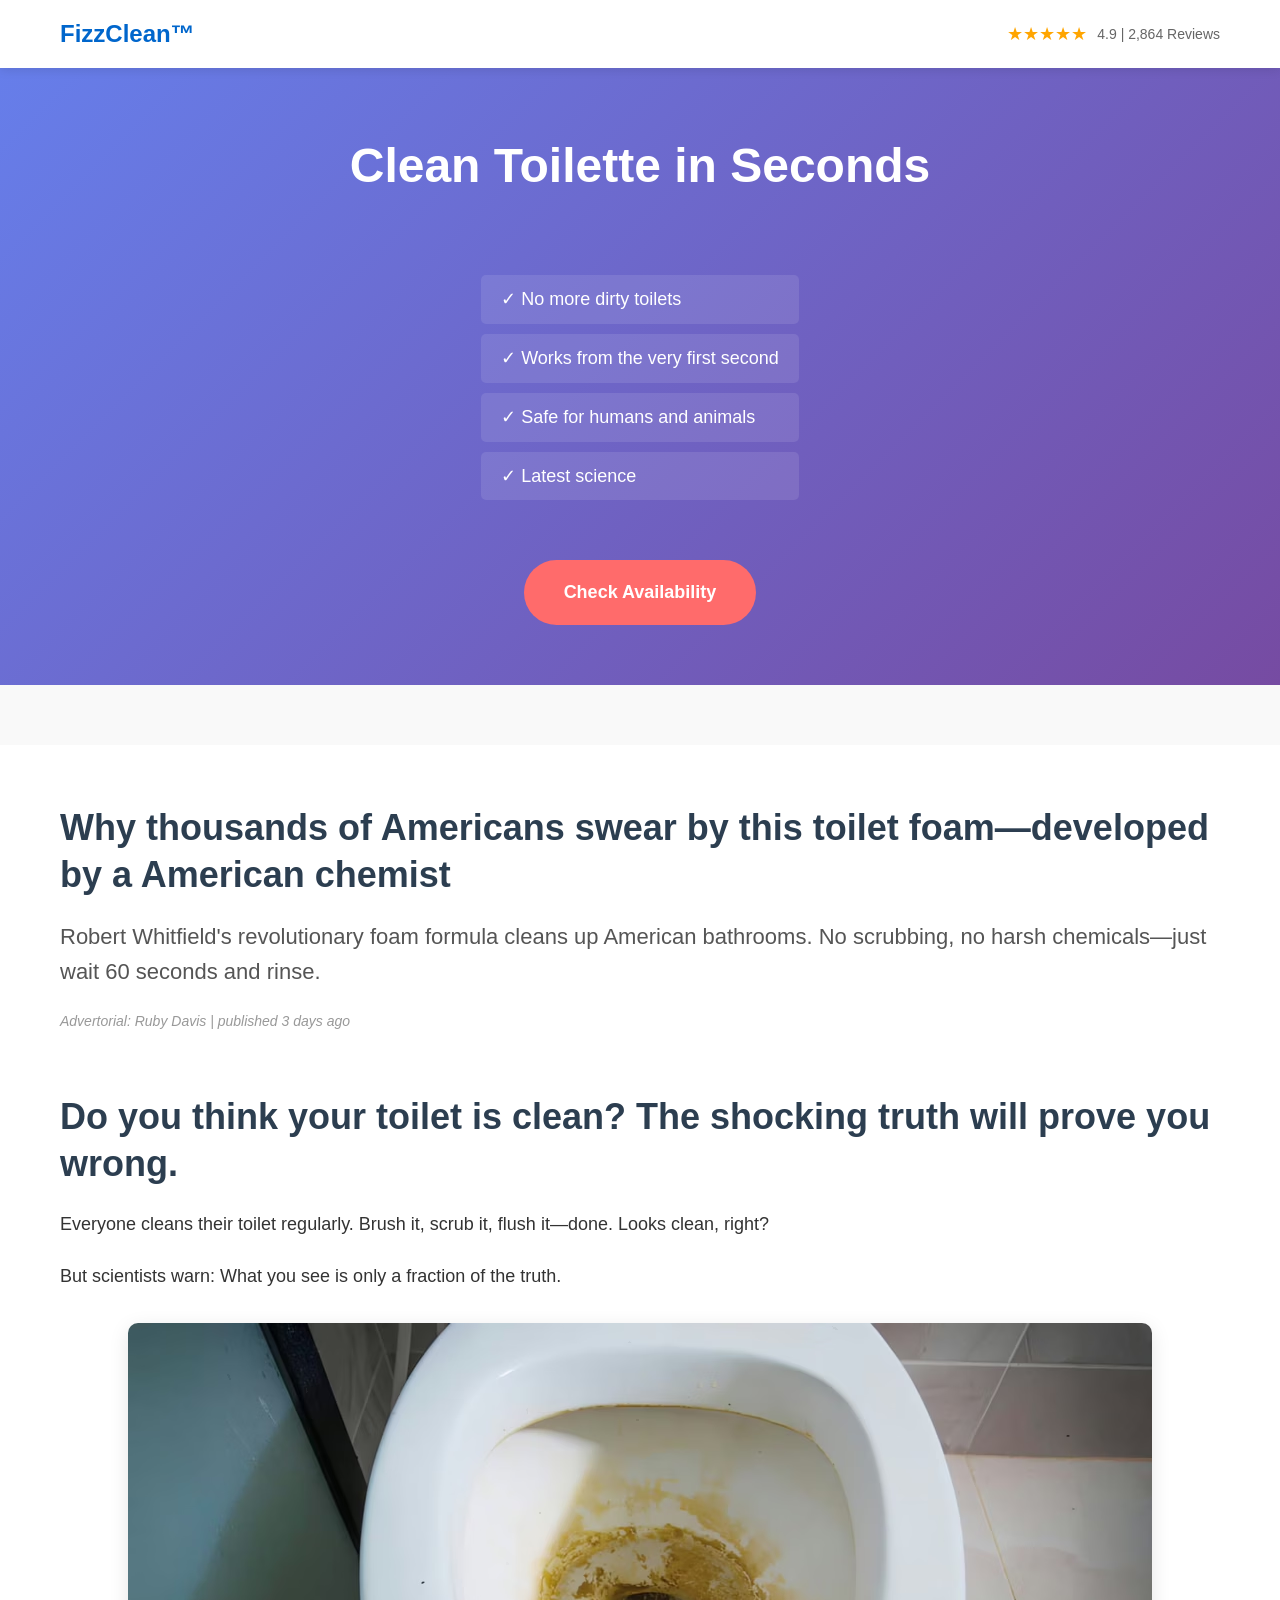
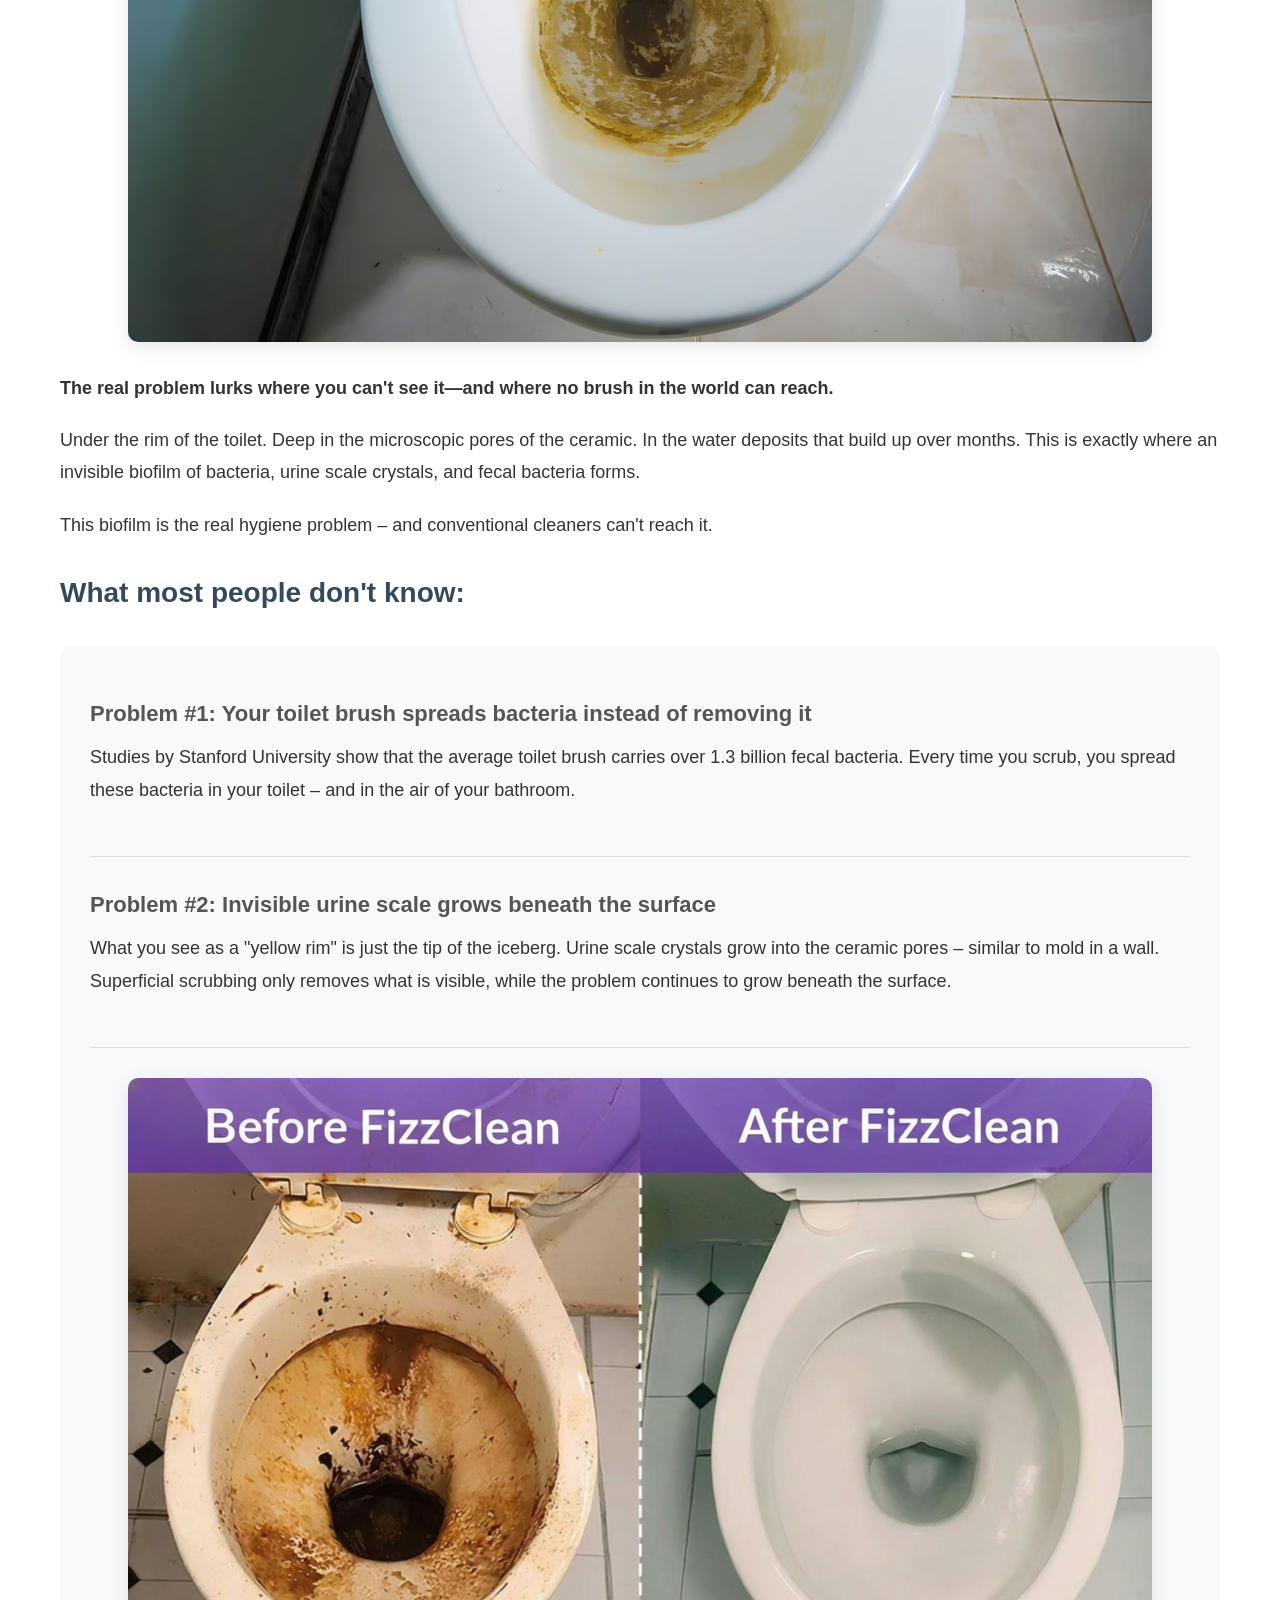
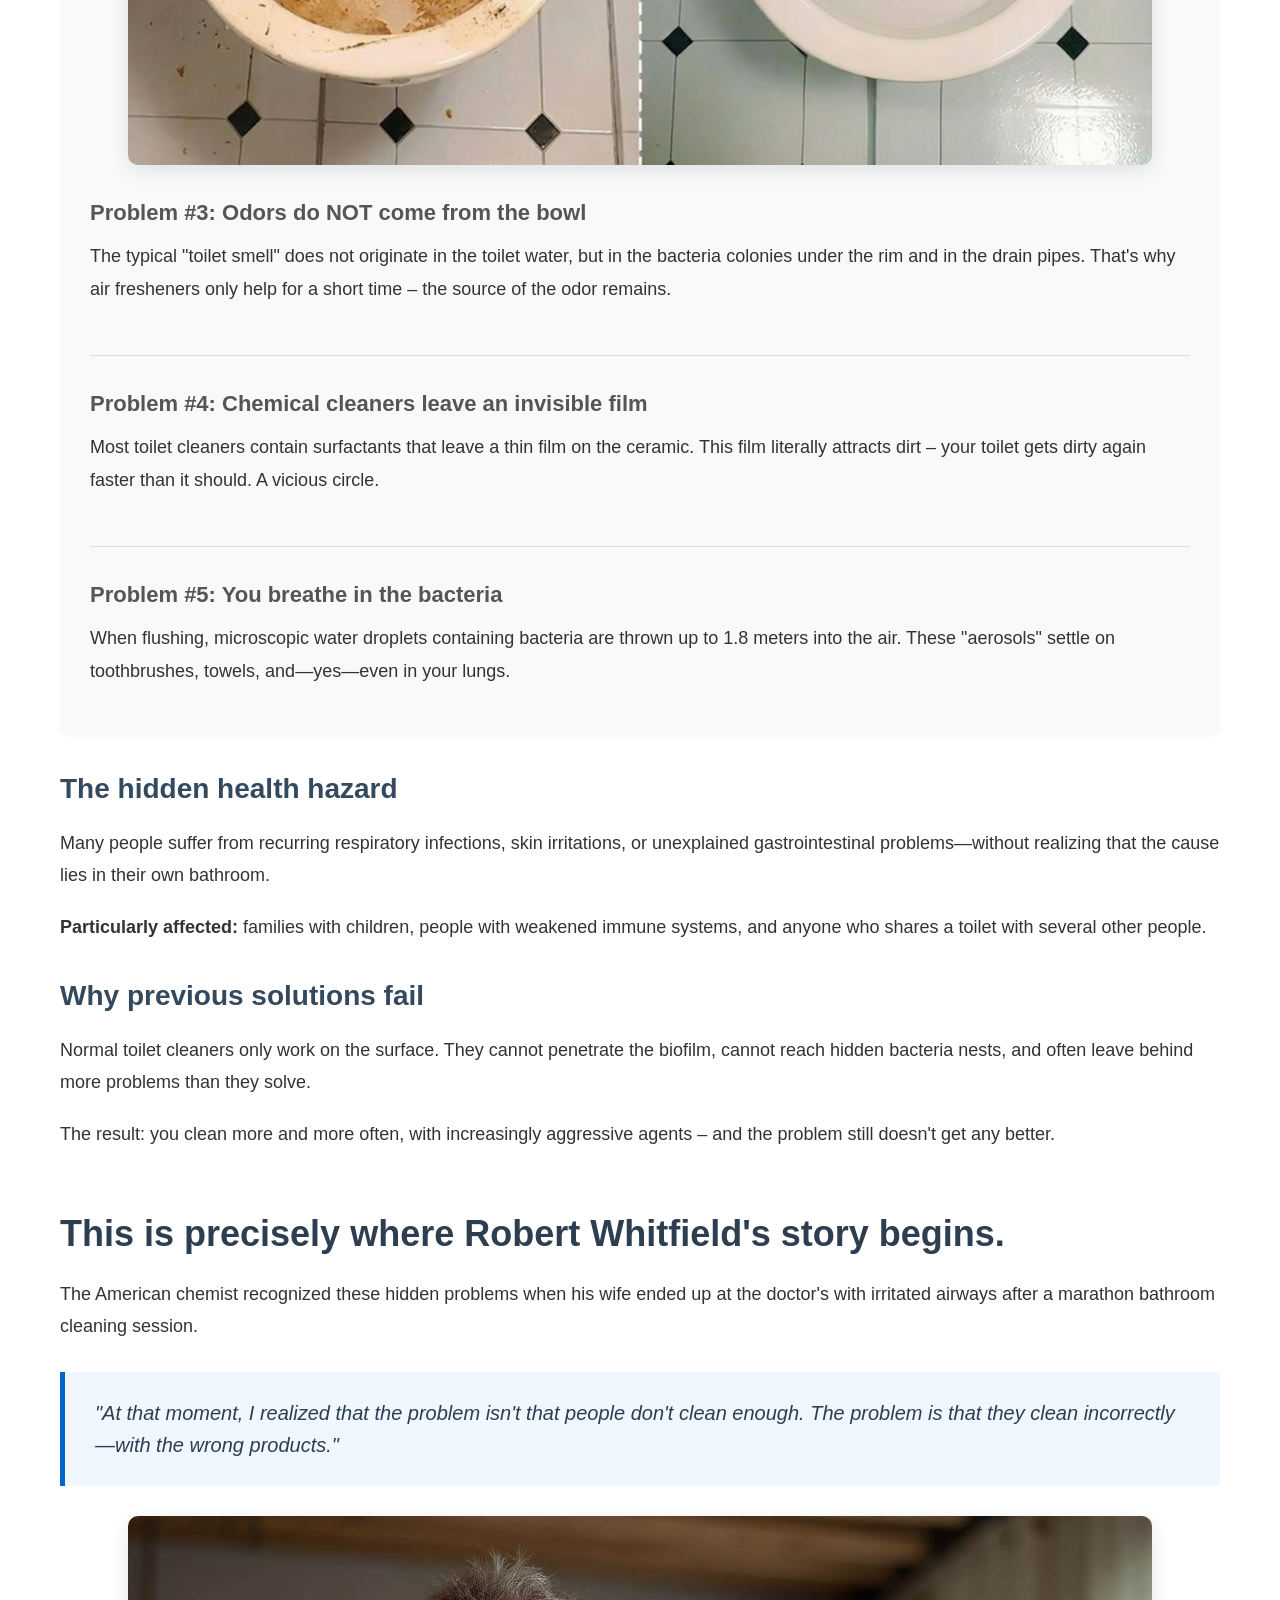
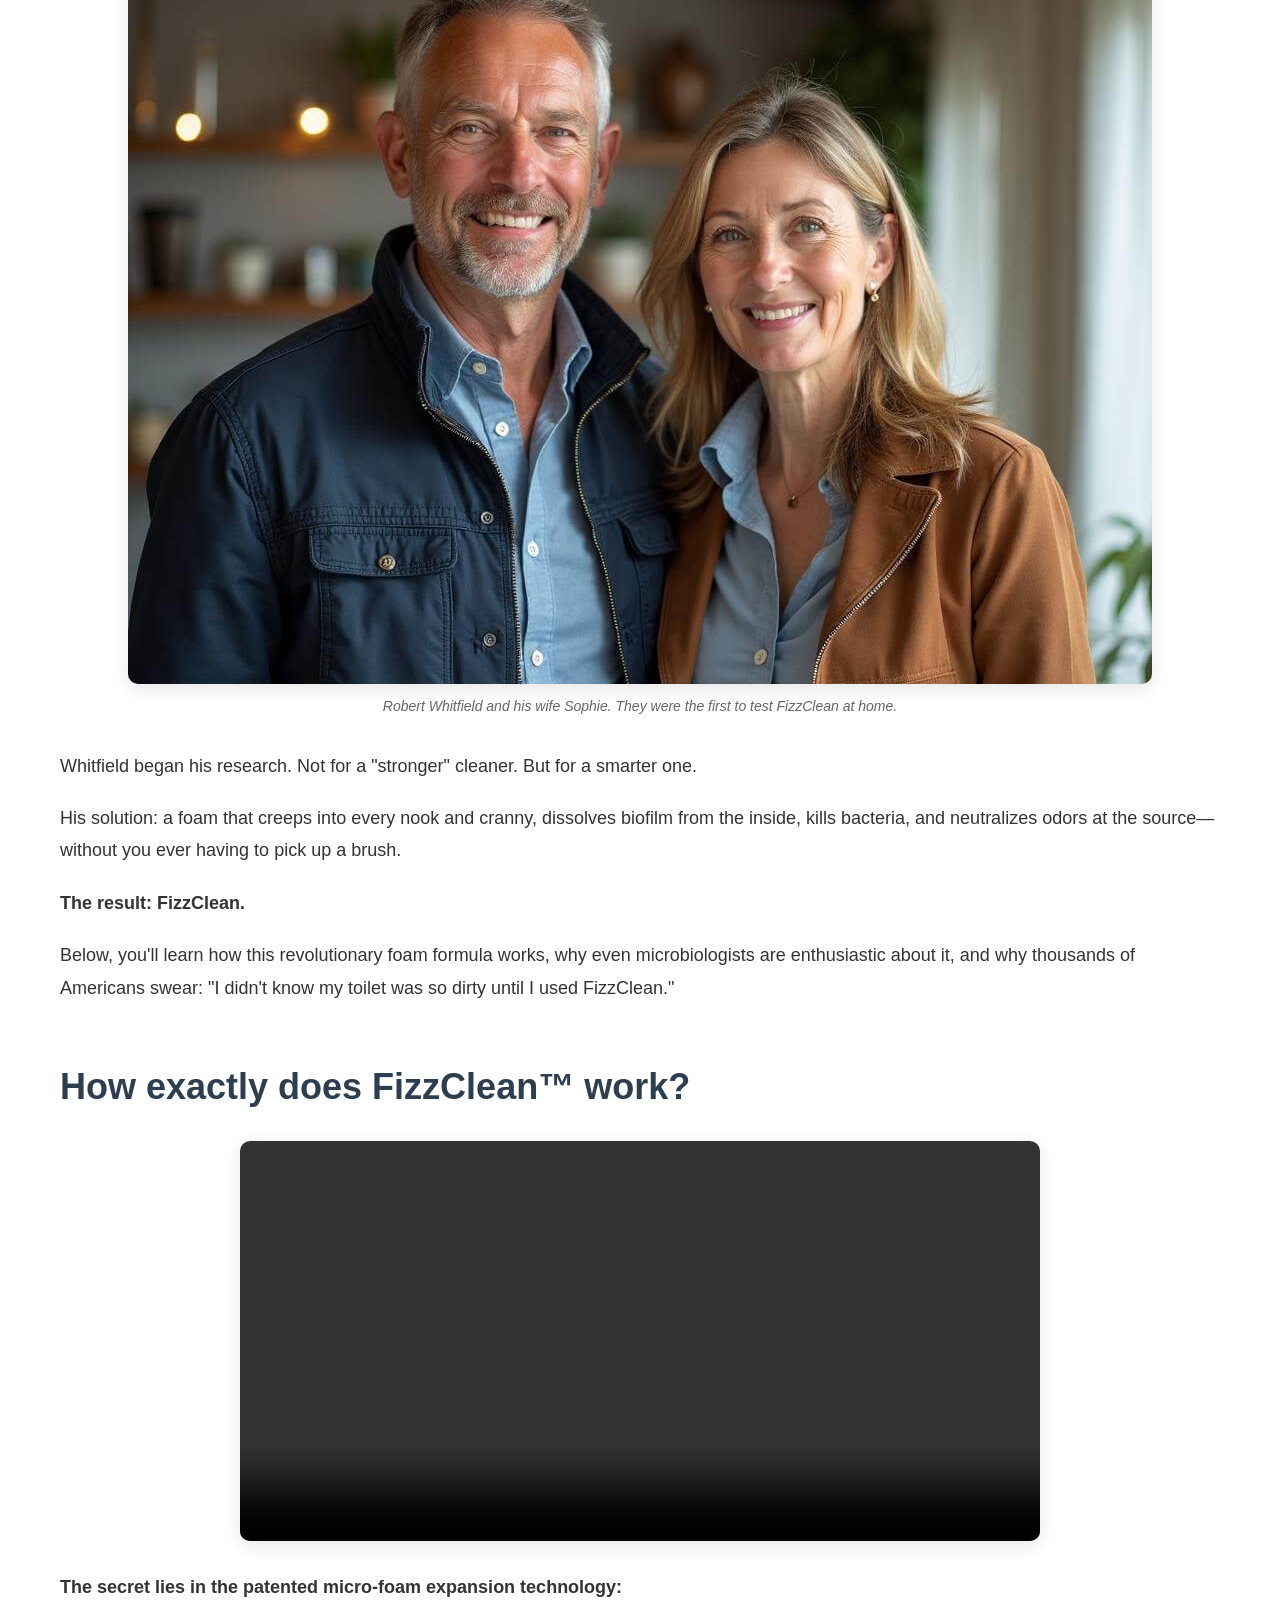
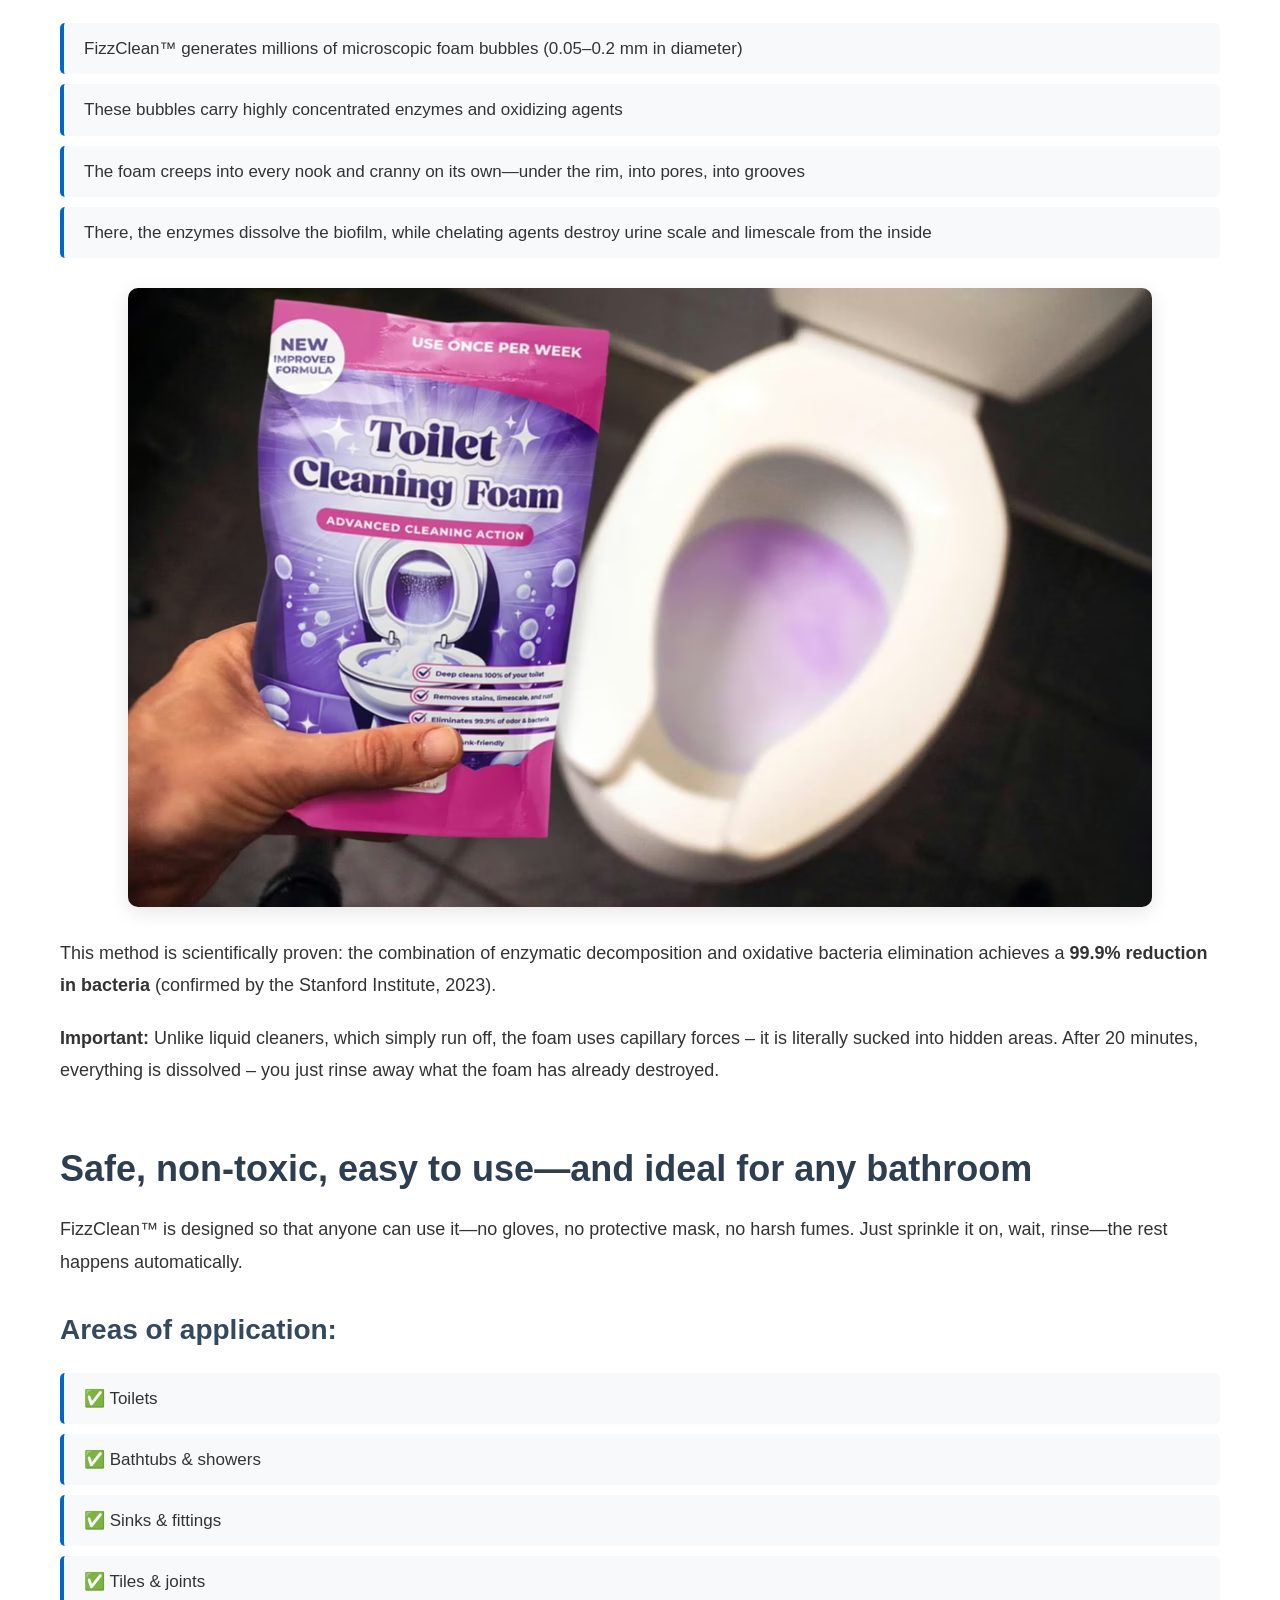
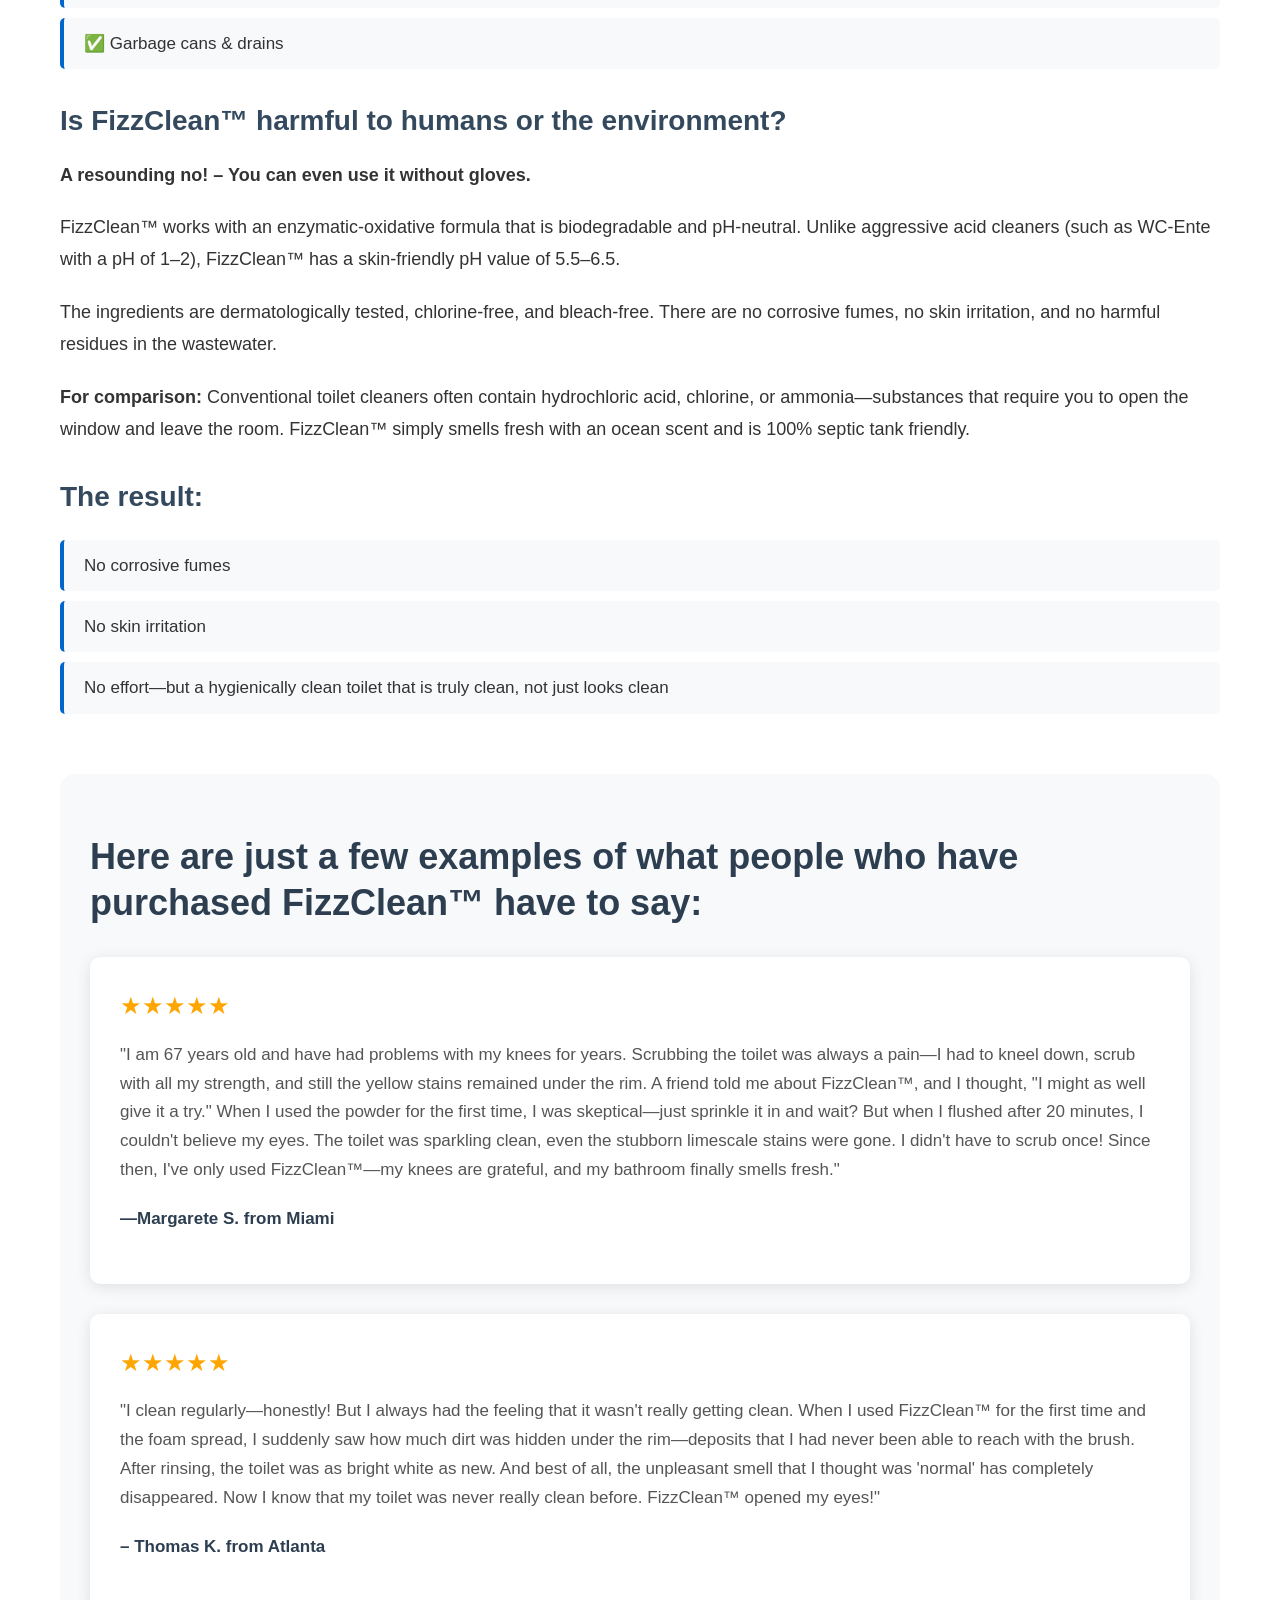
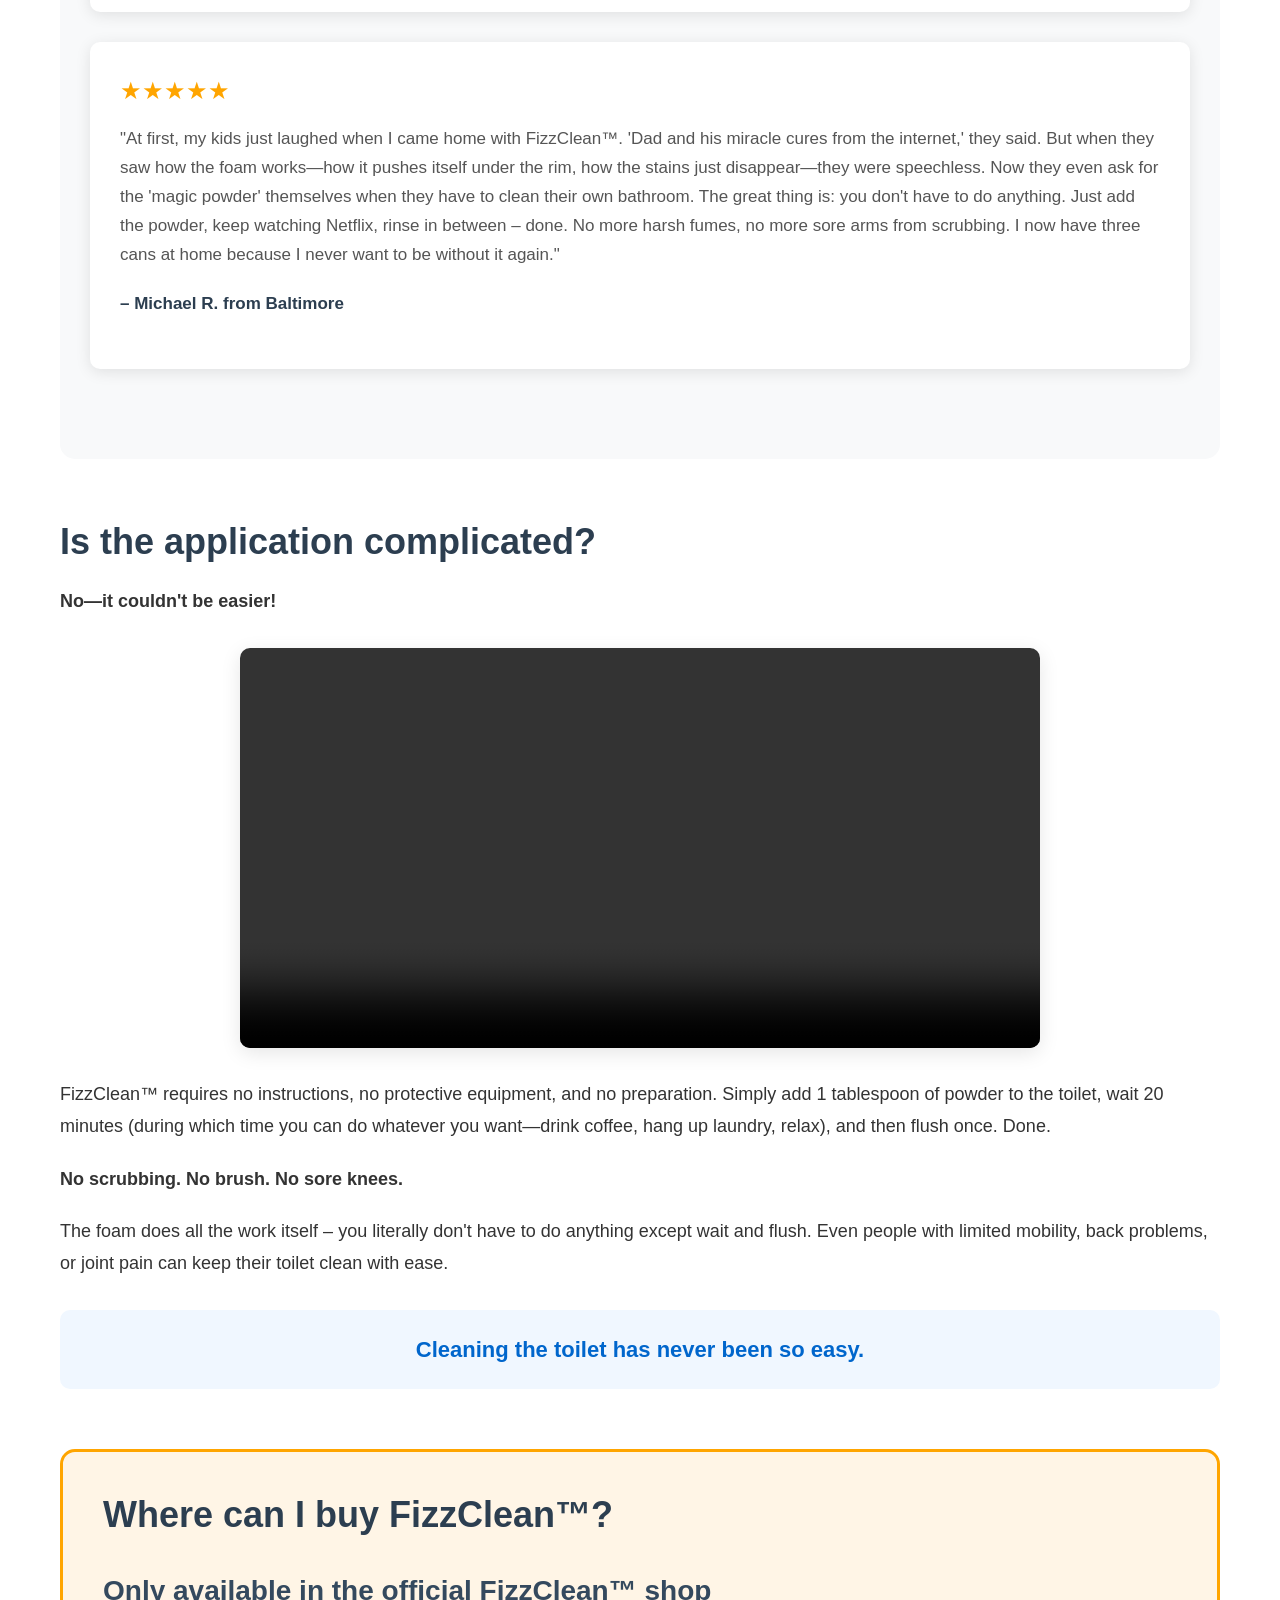
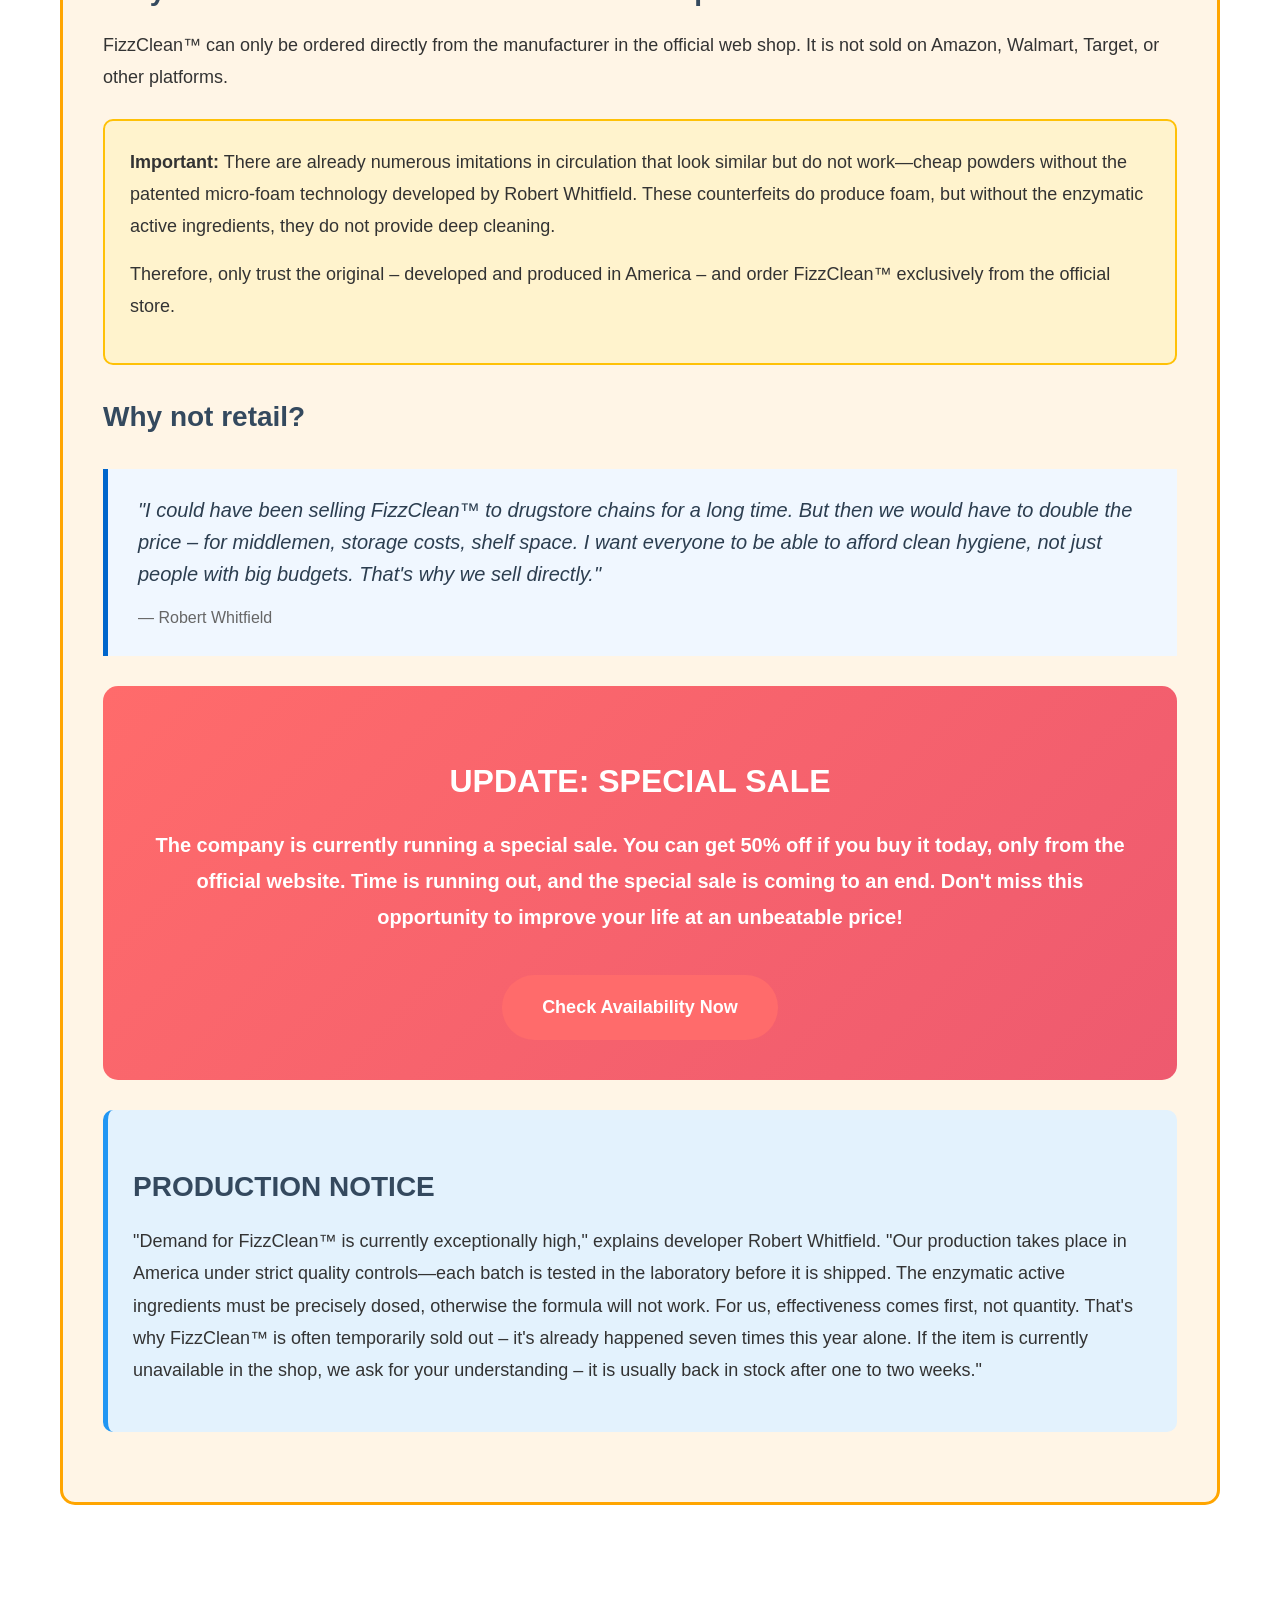
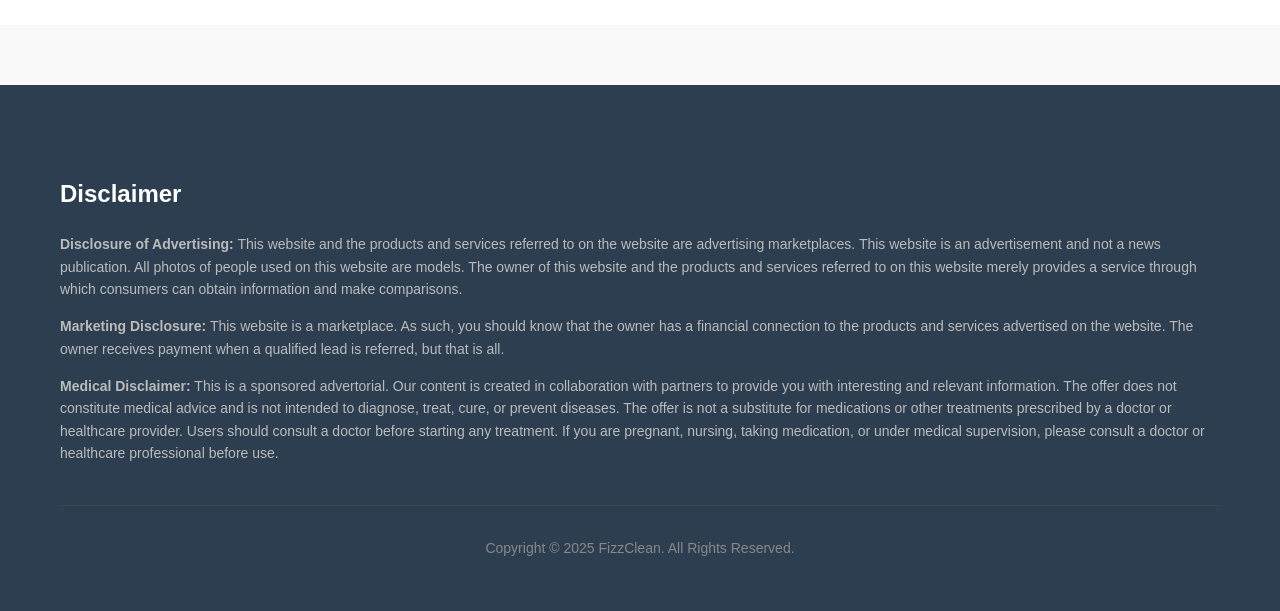
==== fizzclean.html @ cbd21737 "Refactor messy WordPress/Elementor HTML into clean, structured fizzclean.html - Created new fizzclea" ====
<!DOCTYPE html>
<html lang="en">
<head>
    <meta charset="UTF-8">
    <meta name="viewport" content="width=device-width, initial-scale=1.0">
    <title>FizzClean™ - Revolutionary Toilet Cleaning Foam</title>
    <link rel="stylesheet" href="styles.css">
</head>
<body>
    <!-- Header -->
    <header class="header">
        <div class="container">
            <nav class="nav">
                <div class="logo">FizzClean™</div>
                <div class="rating">
                    <span class="stars">★★★★★</span>
                    <span class="rating-text">4.9 | 2,864 Reviews</span>
                </div>
            </nav>
        </div>
    </header>

    <!-- Hero Section -->
    <section class="hero">
        <div class="container">
            <h1>Clean Toilette in Seconds</h1>
            <div class="features-list">
                <ul>
                    <li>✓ No more dirty toilets</li>
                    <li>✓ Works from the very first second</li>
                    <li>✓ Safe for humans and animals</li>
                    <li>✓ Latest science</li>
                </ul>
            </div>
            <a href="#buy" class="cta-button">Check Availability</a>
        </div>
    </section>

    <!-- Main Content -->
    <main>
        <div class="container">
            <!-- Introduction -->
            <section class="intro-section">
                <h2>Why thousands of Americans swear by this toilet foam—developed by a American chemist</h2>
                <p class="lead">Robert Whitfield's revolutionary foam formula cleans up American bathrooms. No scrubbing, no harsh chemicals—just wait 60 seconds and rinse.</p>
                <p class="byline">Advertorial: Ruby Davis | published 3 days ago</p>
            </section>

            <!-- Problem Section -->
            <section class="problem-section">
                <h2>Do you think your toilet is clean? The shocking truth will prove you wrong.</h2>

                <p>Everyone cleans their toilet regularly. Brush it, scrub it, flush it—done. Looks clean, right?</p>

                <p>But scientists warn: What you see is only a fraction of the truth.</p>

                <img src="images/toilet-before-after.avif" alt="Toilet cleaning before and after" class="content-image">

                <p><strong>The real problem lurks where you can't see it—and where no brush in the world can reach.</strong></p>

                <p>Under the rim of the toilet. Deep in the microscopic pores of the ceramic. In the water deposits that build up over months. This is exactly where an invisible biofilm of bacteria, urine scale crystals, and fecal bacteria forms.</p>

                <p>This biofilm is the real hygiene problem – and conventional cleaners can't reach it.</p>

                <h3>What most people don't know:</h3>

                <div class="problem-list">
                    <div class="problem-item">
                        <h4>Problem #1: Your toilet brush spreads bacteria instead of removing it</h4>
                        <p>Studies by Stanford University show that the average toilet brush carries over 1.3 billion fecal bacteria. Every time you scrub, you spread these bacteria in your toilet – and in the air of your bathroom.</p>
                    </div>

                    <div class="problem-item">
                        <h4>Problem #2: Invisible urine scale grows beneath the surface</h4>
                        <p>What you see as a "yellow rim" is just the tip of the iceberg. Urine scale crystals grow into the ceramic pores – similar to mold in a wall. Superficial scrubbing only removes what is visible, while the problem continues to grow beneath the surface.</p>
                    </div>

                    <img src="images/product-infographic.png" alt="Product infographic showing cleaning process" class="content-image">

                    <div class="problem-item">
                        <h4>Problem #3: Odors do NOT come from the bowl</h4>
                        <p>The typical "toilet smell" does not originate in the toilet water, but in the bacteria colonies under the rim and in the drain pipes. That's why air fresheners only help for a short time – the source of the odor remains.</p>
                    </div>

                    <div class="problem-item">
                        <h4>Problem #4: Chemical cleaners leave an invisible film</h4>
                        <p>Most toilet cleaners contain surfactants that leave a thin film on the ceramic. This film literally attracts dirt – your toilet gets dirty again faster than it should. A vicious circle.</p>
                    </div>

                    <div class="problem-item">
                        <h4>Problem #5: You breathe in the bacteria</h4>
                        <p>When flushing, microscopic water droplets containing bacteria are thrown up to 1.8 meters into the air. These "aerosols" settle on toothbrushes, towels, and—yes—even in your lungs.</p>
                    </div>
                </div>

                <h3>The hidden health hazard</h3>
                <p>Many people suffer from recurring respiratory infections, skin irritations, or unexplained gastrointestinal problems—without realizing that the cause lies in their own bathroom.</p>

                <p><strong>Particularly affected:</strong> families with children, people with weakened immune systems, and anyone who shares a toilet with several other people.</p>

                <h3>Why previous solutions fail</h3>
                <p>Normal toilet cleaners only work on the surface. They cannot penetrate the biofilm, cannot reach hidden bacteria nests, and often leave behind more problems than they solve.</p>

                <p>The result: you clean more and more often, with increasingly aggressive agents – and the problem still doesn't get any better.</p>
            </section>

            <!-- Developer Story -->
            <section class="story-section">
                <h2>This is precisely where Robert Whitfield's story begins.</h2>

                <p>The American chemist recognized these hidden problems when his wife ended up at the doctor's with irritated airways after a marathon bathroom cleaning session.</p>

                <blockquote>
                    "At that moment, I realized that the problem isn't that people don't clean enough. The problem is that they clean incorrectly—with the wrong products."
                </blockquote>

                <img src="images/thomas-with-wife.jpg" alt="Robert Whitfield and his wife Sophie" class="content-image">
                <p class="image-caption">Robert Whitfield and his wife Sophie. They were the first to test FizzClean at home.</p>

                <p>Whitfield began his research. Not for a "stronger" cleaner. But for a smarter one.</p>

                <p>His solution: a foam that creeps into every nook and cranny, dissolves biofilm from the inside, kills bacteria, and neutralizes odors at the source—without you ever having to pick up a brush.</p>

                <p><strong>The result: FizzClean.</strong></p>

                <p>Below, you'll learn how this revolutionary foam formula works, why even microbiologists are enthusiastic about it, and why thousands of Americans swear: "I didn't know my toilet was so dirty until I used FizzClean."</p>
            </section>

            <!-- How It Works -->
            <section class="how-it-works">
                <h2>How exactly does FizzClean™ work?</h2>

                <video controls class="demo-video">
                    <source src="videos/demo-video-1.mp4" type="video/mp4">
                    Your browser does not support the video tag.
                </video>

                <p><strong>The secret lies in the patented micro-foam expansion technology:</strong></p>

                <ul class="benefits-list">
                    <li>FizzClean™ generates millions of microscopic foam bubbles (0.05–0.2 mm in diameter)</li>
                    <li>These bubbles carry highly concentrated enzymes and oxidizing agents</li>
                    <li>The foam creeps into every nook and cranny on its own—under the rim, into pores, into grooves</li>
                    <li>There, the enzymes dissolve the biofilm, while chelating agents destroy urine scale and limescale from the inside</li>
                </ul>

                <img src="images/product-demo.avif" alt="Product demonstration" class="content-image">

                <p>This method is scientifically proven: the combination of enzymatic decomposition and oxidative bacteria elimination achieves a <strong>99.9% reduction in bacteria</strong> (confirmed by the Stanford Institute, 2023).</p>

                <p><strong>Important:</strong> Unlike liquid cleaners, which simply run off, the foam uses capillary forces – it is literally sucked into hidden areas. After 20 minutes, everything is dissolved – you just rinse away what the foam has already destroyed.</p>
            </section>

            <!-- Safety Section -->
            <section class="safety-section">
                <h2>Safe, non-toxic, easy to use—and ideal for any bathroom</h2>

                <p>FizzClean™ is designed so that anyone can use it—no gloves, no protective mask, no harsh fumes. Just sprinkle it on, wait, rinse—the rest happens automatically.</p>

                <h3>Areas of application:</h3>
                <ul class="application-list">
                    <li>✅ Toilets</li>
                    <li>✅ Bathtubs & showers</li>
                    <li>✅ Sinks & fittings</li>
                    <li>✅ Tiles & joints</li>
                    <li>✅ Garbage cans & drains</li>
                </ul>

                <h3>Is FizzClean™ harmful to humans or the environment?</h3>
                <p><strong>A resounding no! – You can even use it without gloves.</strong></p>

                <p>FizzClean™ works with an enzymatic-oxidative formula that is biodegradable and pH-neutral. Unlike aggressive acid cleaners (such as WC-Ente with a pH of 1–2), FizzClean™ has a skin-friendly pH value of 5.5–6.5.</p>

                <p>The ingredients are dermatologically tested, chlorine-free, and bleach-free. There are no corrosive fumes, no skin irritation, and no harmful residues in the wastewater.</p>

                <p><strong>For comparison:</strong> Conventional toilet cleaners often contain hydrochloric acid, chlorine, or ammonia—substances that require you to open the window and leave the room. FizzClean™ simply smells fresh with an ocean scent and is 100% septic tank friendly.</p>

                <h3>The result:</h3>
                <ul class="results-list">
                    <li>No corrosive fumes</li>
                    <li>No skin irritation</li>
                    <li>No effort—but a hygienically clean toilet that is truly clean, not just looks clean</li>
                </ul>
            </section>

            <!-- Testimonials -->
            <section class="testimonials">
                <h2>Here are just a few examples of what people who have purchased FizzClean™ have to say:</h2>

                <div class="testimonial">
                    <div class="rating">★★★★★</div>
                    <p>"I am 67 years old and have had problems with my knees for years. Scrubbing the toilet was always a pain—I had to kneel down, scrub with all my strength, and still the yellow stains remained under the rim. A friend told me about FizzClean™, and I thought, "I might as well give it a try." When I used the powder for the first time, I was skeptical—just sprinkle it in and wait? But when I flushed after 20 minutes, I couldn't believe my eyes. The toilet was sparkling clean, even the stubborn limescale stains were gone. I didn't have to scrub once! Since then, I've only used FizzClean™—my knees are grateful, and my bathroom finally smells fresh."</p>
                    <p class="author">—Margarete S. from Miami</p>
                </div>

                <div class="testimonial">
                    <div class="rating">★★★★★</div>
                    <p>"I clean regularly—honestly! But I always had the feeling that it wasn't really getting clean. When I used FizzClean™ for the first time and the foam spread, I suddenly saw how much dirt was hidden under the rim—deposits that I had never been able to reach with the brush. After rinsing, the toilet was as bright white as new. And best of all, the unpleasant smell that I thought was 'normal' has completely disappeared. Now I know that my toilet was never really clean before. FizzClean™ opened my eyes!"</p>
                    <p class="author">– Thomas K. from Atlanta</p>
                </div>

                <div class="testimonial">
                    <div class="rating">★★★★★</div>
                    <p>"At first, my kids just laughed when I came home with FizzClean™. 'Dad and his miracle cures from the internet,' they said. But when they saw how the foam works—how it pushes itself under the rim, how the stains just disappear—they were speechless. Now they even ask for the 'magic powder' themselves when they have to clean their own bathroom. The great thing is: you don't have to do anything. Just add the powder, keep watching Netflix, rinse in between – done. No more harsh fumes, no more sore arms from scrubbing. I now have three cans at home because I never want to be without it again."</p>
                    <p class="author">– Michael R. from Baltimore</p>
                </div>
            </section>

            <!-- Usage Instructions -->
            <section class="usage-section">
                <h2>Is the application complicated?</h2>
                <p><strong>No—it couldn't be easier!</strong></p>

                <video controls class="demo-video">
                    <source src="videos/demo-video-2.mp4" type="video/mp4">
                    Your browser does not support the video tag.
                </video>

                <p>FizzClean™ requires no instructions, no protective equipment, and no preparation. Simply add 1 tablespoon of powder to the toilet, wait 20 minutes (during which time you can do whatever you want—drink coffee, hang up laundry, relax), and then flush once. Done.</p>

                <p><strong>No scrubbing. No brush. No sore knees.</strong></p>

                <p>The foam does all the work itself – you literally don't have to do anything except wait and flush. Even people with limited mobility, back problems, or joint pain can keep their toilet clean with ease.</p>

                <p class="highlight">Cleaning the toilet has never been so easy.</p>
            </section>

            <!-- Purchase Section -->
            <section class="purchase-section" id="buy">
                <h2>Where can I buy FizzClean™?</h2>

                <h3>Only available in the official FizzClean™ shop</h3>

                <p>FizzClean™ can only be ordered directly from the manufacturer in the official web shop. It is not sold on Amazon, Walmart, Target, or other platforms.</p>

                <div class="warning-box">
                    <p><strong>Important:</strong> There are already numerous imitations in circulation that look similar but do not work—cheap powders without the patented micro-foam technology developed by Robert Whitfield. These counterfeits do produce foam, but without the enzymatic active ingredients, they do not provide deep cleaning.</p>
                    <p>Therefore, only trust the original – developed and produced in America – and order FizzClean™ exclusively from the official store.</p>
                </div>

                <h3>Why not retail?</h3>
                <blockquote>
                    "I could have been selling FizzClean™ to drugstore chains for a long time. But then we would have to double the price – for middlemen, storage costs, shelf space. I want everyone to be able to afford clean hygiene, not just people with big budgets. That's why we sell directly."
                    <cite>— Robert Whitfield</cite>
                </blockquote>

                <div class="special-offer">
                    <h3>UPDATE: SPECIAL SALE</h3>
                    <p><strong>The company is currently running a special sale. You can get 50% off if you buy it today, only from the official website. Time is running out, and the special sale is coming to an end. Don't miss this opportunity to improve your life at an unbeatable price!</strong></p>
                    <a href="#" class="cta-button">Check Availability Now</a>
                </div>

                <div class="production-notice">
                    <h3>PRODUCTION NOTICE</h3>
                    <p>"Demand for FizzClean™ is currently exceptionally high," explains developer Robert Whitfield. "Our production takes place in America under strict quality controls—each batch is tested in the laboratory before it is shipped. The enzymatic active ingredients must be precisely dosed, otherwise the formula will not work. For us, effectiveness comes first, not quantity. That's why FizzClean™ is often temporarily sold out – it's already happened seven times this year alone. If the item is currently unavailable in the shop, we ask for your understanding – it is usually back in stock after one to two weeks."</p>
                </div>
            </section>
        </div>
    </main>

    <!-- Footer -->
    <footer class="footer">
        <div class="container">
            <div class="disclaimer">
                <h3>Disclaimer</h3>
                <p><strong>Disclosure of Advertising:</strong> This website and the products and services referred to on the website are advertising marketplaces. This website is an advertisement and not a news publication. All photos of people used on this website are models. The owner of this website and the products and services referred to on this website merely provides a service through which consumers can obtain information and make comparisons.</p>

                <p><strong>Marketing Disclosure:</strong> This website is a marketplace. As such, you should know that the owner has a financial connection to the products and services advertised on the website. The owner receives payment when a qualified lead is referred, but that is all.</p>

                <p><strong>Medical Disclaimer:</strong> This is a sponsored advertorial. Our content is created in collaboration with partners to provide you with interesting and relevant information. The offer does not constitute medical advice and is not intended to diagnose, treat, cure, or prevent diseases. The offer is not a substitute for medications or other treatments prescribed by a doctor or healthcare provider. Users should consult a doctor before starting any treatment. If you are pregnant, nursing, taking medication, or under medical supervision, please consult a doctor or healthcare professional before use.</p>
            </div>

            <div class="footer-links">
                <p>Copyright © 2025 FizzClean. All Rights Reserved.</p>
            </div>
        </div>
    </footer>
</body>
</html>
---- styles.css ----
/* Reset and Base Styles */
* {
    margin: 0;
    padding: 0;
    box-sizing: border-box;
}

body {
    font-family: 'Segoe UI', Tahoma, Geneva, Verdana, sans-serif;
    line-height: 1.6;
    color: #333;
    background-color: #f9f9f9;
}

.container {
    max-width: 1200px;
    margin: 0 auto;
    padding: 0 20px;
}

/* Header */
.header {
    background-color: #fff;
    box-shadow: 0 2px 10px rgba(0, 0, 0, 0.1);
    position: sticky;
    top: 0;
    z-index: 1000;
    padding: 15px 0;
}

.nav {
    display: flex;
    justify-content: space-between;
    align-items: center;
}

.logo {
    font-size: 24px;
    font-weight: bold;
    color: #0066cc;
}

.rating {
    display: flex;
    align-items: center;
    gap: 10px;
}

.stars {
    color: #ffa500;
    font-size: 18px;
}

.rating-text {
    font-size: 14px;
    color: #666;
}

/* Hero Section */
.hero {
    background: linear-gradient(135deg, #667eea 0%, #764ba2 100%);
    color: white;
    padding: 60px 0;
    text-align: center;
}

.hero h1 {
    font-size: 48px;
    margin-bottom: 30px;
    font-weight: bold;
}

.features-list ul {
    list-style: none;
    display: inline-block;
    text-align: left;
    margin: 30px 0;
}

.features-list li {
    font-size: 18px;
    margin: 10px 0;
    padding: 10px 20px;
    background: rgba(255, 255, 255, 0.1);
    border-radius: 5px;
}

/* CTA Button */
.cta-button {
    display: inline-block;
    background-color: #ff6b6b;
    color: white;
    padding: 18px 40px;
    text-decoration: none;
    border-radius: 50px;
    font-size: 18px;
    font-weight: bold;
    transition: transform 0.3s, box-shadow 0.3s;
    margin-top: 20px;
}

.cta-button:hover {
    transform: translateY(-2px);
    box-shadow: 0 10px 25px rgba(255, 107, 107, 0.4);
}

/* Main Content Sections */
main {
    background-color: white;
    padding: 60px 0;
}

section {
    margin-bottom: 60px;
}

h2 {
    font-size: 36px;
    color: #2c3e50;
    margin-bottom: 20px;
    line-height: 1.3;
}

h3 {
    font-size: 28px;
    color: #34495e;
    margin: 30px 0 15px;
}

h4 {
    font-size: 22px;
    color: #555;
    margin: 20px 0 10px;
}

p {
    font-size: 18px;
    margin-bottom: 20px;
    line-height: 1.8;
}

.lead {
    font-size: 22px;
    font-weight: 500;
    color: #555;
    line-height: 1.6;
}

.byline {
    font-size: 14px;
    color: #999;
    font-style: italic;
    margin-bottom: 40px;
}

/* Images and Videos */
.content-image {
    max-width: 100%;
    height: auto;
    display: block;
    margin: 30px auto;
    border-radius: 10px;
    box-shadow: 0 5px 20px rgba(0, 0, 0, 0.1);
}

.image-caption {
    text-align: center;
    font-size: 14px;
    color: #666;
    font-style: italic;
    margin-top: -20px;
    margin-bottom: 30px;
}

.demo-video {
    max-width: 100%;
    width: 800px;
    display: block;
    margin: 30px auto;
    border-radius: 10px;
    box-shadow: 0 5px 20px rgba(0, 0, 0, 0.1);
}

/* Problem Section */
.problem-list {
    background: #f8f9fa;
    padding: 30px;
    border-radius: 10px;
    margin: 30px 0;
}

.problem-item {
    margin-bottom: 30px;
    padding-bottom: 30px;
    border-bottom: 1px solid #ddd;
}

.problem-item:last-child {
    border-bottom: none;
    padding-bottom: 0;
    margin-bottom: 0;
}

/* Blockquotes */
blockquote {
    background: #f0f7ff;
    border-left: 5px solid #0066cc;
    padding: 25px 30px;
    margin: 30px 0;
    font-size: 20px;
    font-style: italic;
    color: #2c3e50;
}

blockquote cite {
    display: block;
    margin-top: 15px;
    font-size: 16px;
    font-style: normal;
    color: #666;
}

/* Lists */
.benefits-list,
.application-list,
.results-list {
    list-style: none;
    margin: 20px 0;
}

.benefits-list li,
.application-list li,
.results-list li {
    padding: 12px 20px;
    margin: 10px 0;
    background: #f8f9fa;
    border-left: 4px solid #0066cc;
    border-radius: 5px;
    font-size: 17px;
}

/* Testimonials */
.testimonials {
    background: #f8f9fa;
    padding: 60px 30px;
    border-radius: 15px;
}

.testimonial {
    background: white;
    padding: 30px;
    margin: 30px 0;
    border-radius: 10px;
    box-shadow: 0 3px 15px rgba(0, 0, 0, 0.1);
}

.testimonial .rating {
    color: #ffa500;
    font-size: 24px;
    margin-bottom: 15px;
}

.testimonial p {
    font-size: 17px;
    line-height: 1.7;
    color: #555;
}

.testimonial .author {
    font-weight: bold;
    color: #2c3e50;
    margin-top: 20px;
}

/* Purchase Section */
.purchase-section {
    background: #fff5e6;
    padding: 40px;
    border-radius: 15px;
    border: 3px solid #ffa500;
}

.warning-box {
    background: #fff3cd;
    border: 2px solid #ffc107;
    border-radius: 10px;
    padding: 25px;
    margin: 25px 0;
}

.warning-box p {
    margin-bottom: 15px;
}

.special-offer {
    background: linear-gradient(135deg, #ff6b6b, #ee5a6f);
    color: white;
    padding: 40px;
    border-radius: 15px;
    text-align: center;
    margin: 30px 0;
}

.special-offer h3 {
    color: white;
    font-size: 32px;
}

.special-offer p {
    font-size: 20px;
    margin: 20px 0;
}

.production-notice {
    background: #e3f2fd;
    border-left: 5px solid #2196f3;
    padding: 25px;
    border-radius: 10px;
    margin: 30px 0;
}

.highlight {
    font-size: 22px;
    font-weight: bold;
    color: #0066cc;
    text-align: center;
    padding: 20px;
    background: #f0f7ff;
    border-radius: 10px;
    margin: 30px 0;
}

/* Footer */
.footer {
    background-color: #2c3e50;
    color: white;
    padding: 60px 0 30px;
    margin-top: 60px;
}

.disclaimer {
    margin-bottom: 40px;
}

.disclaimer h3 {
    color: white;
    font-size: 24px;
    margin-bottom: 20px;
}

.disclaimer p {
    font-size: 14px;
    line-height: 1.6;
    color: #bbb;
    margin-bottom: 15px;
}

.footer-links {
    text-align: center;
    padding-top: 30px;
    border-top: 1px solid #444;
}

.footer-links p {
    font-size: 14px;
    color: #888;
}

/* Responsive Design */
@media (max-width: 768px) {
    .hero h1 {
        font-size: 32px;
    }

    h2 {
        font-size: 28px;
    }

    h3 {
        font-size: 22px;
    }

    p, .lead {
        font-size: 16px;
    }

    .nav {
        flex-direction: column;
        gap: 15px;
    }

    .purchase-section,
    .special-offer {
        padding: 25px;
    }

    .demo-video {
        width: 100%;
    }
}
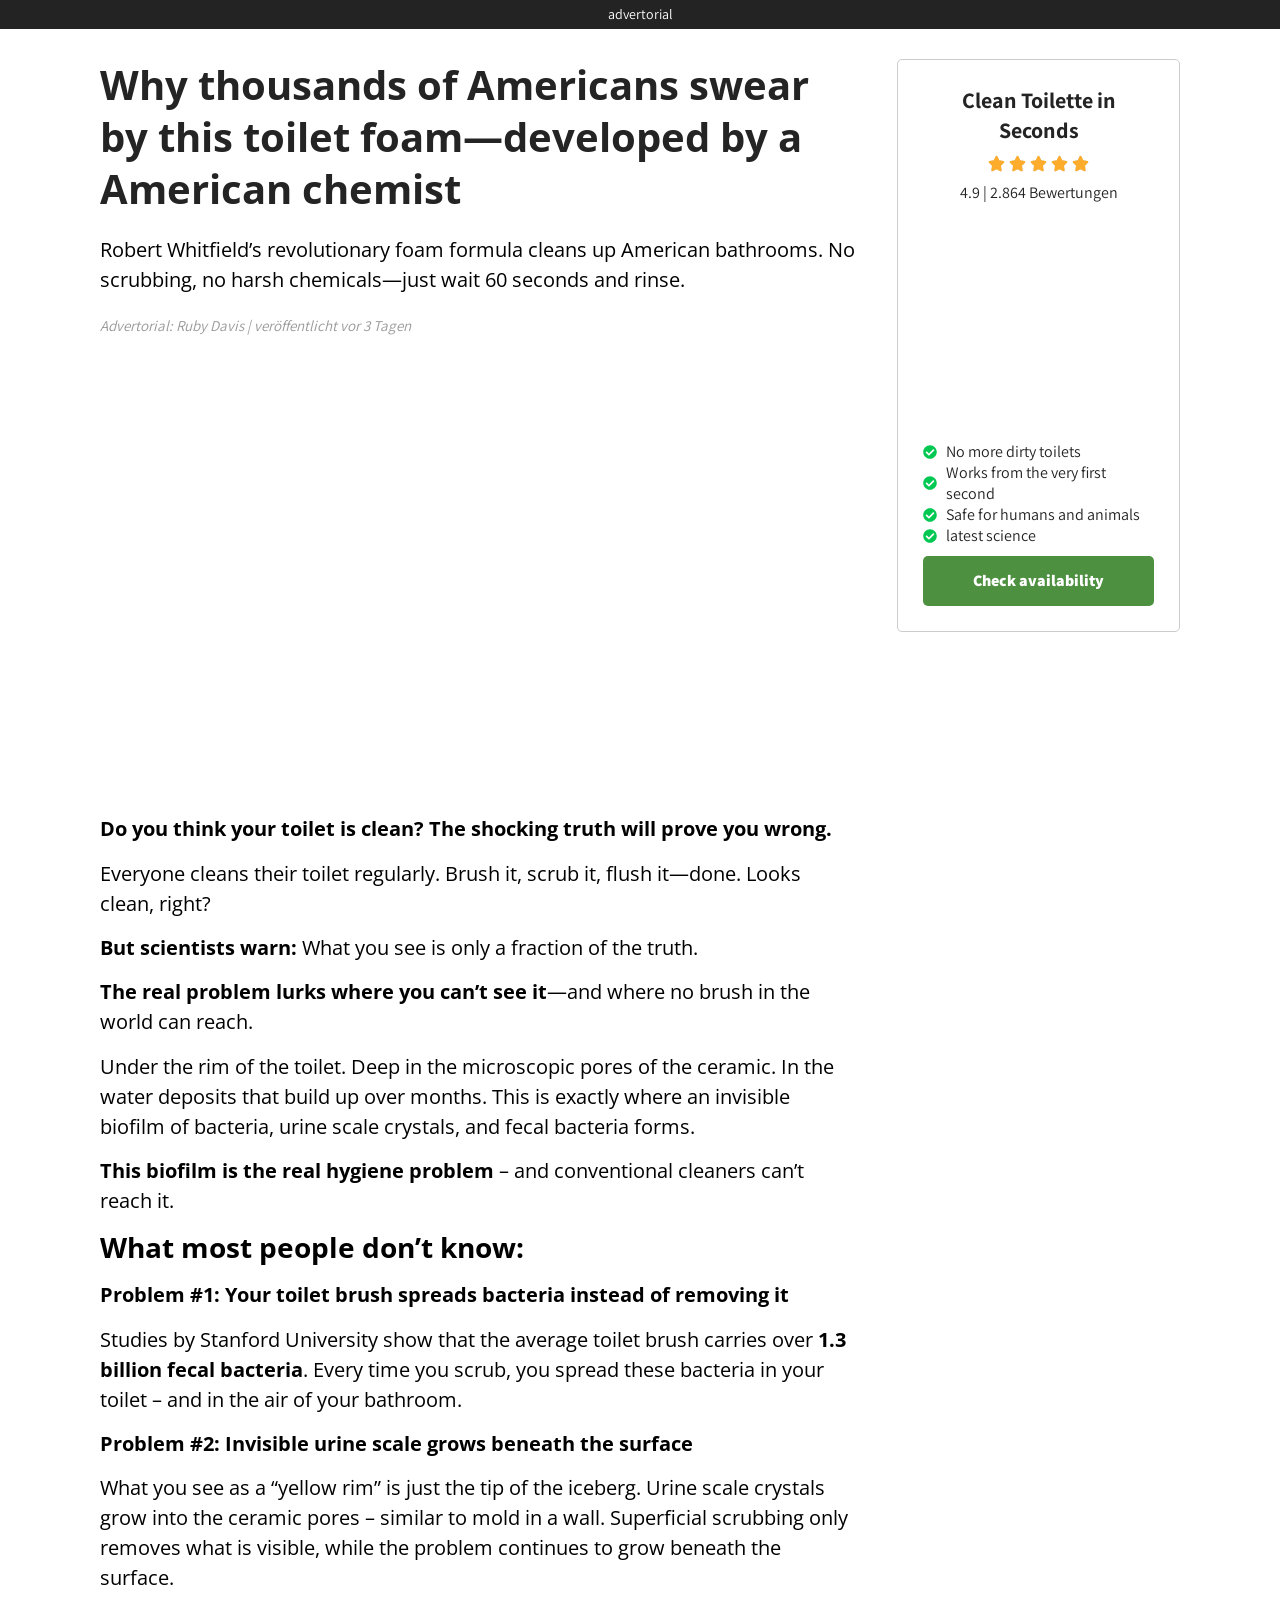
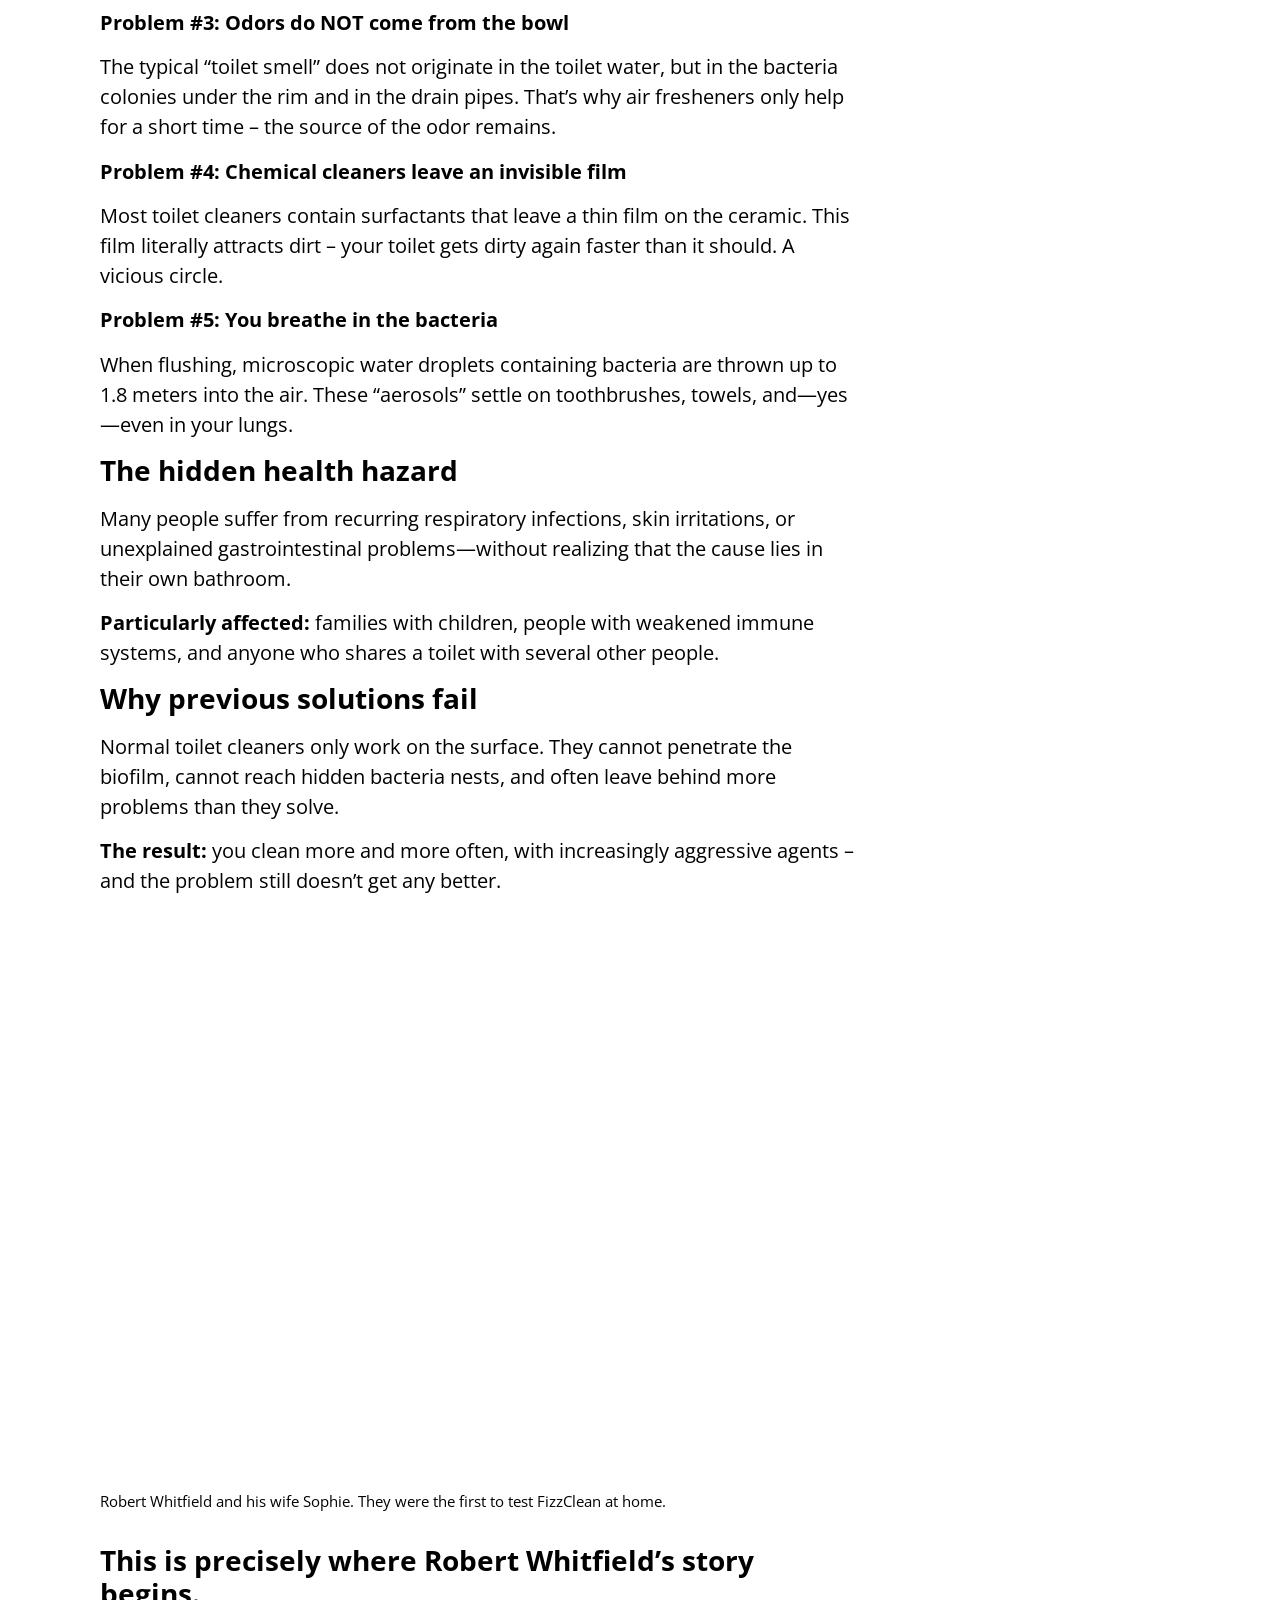
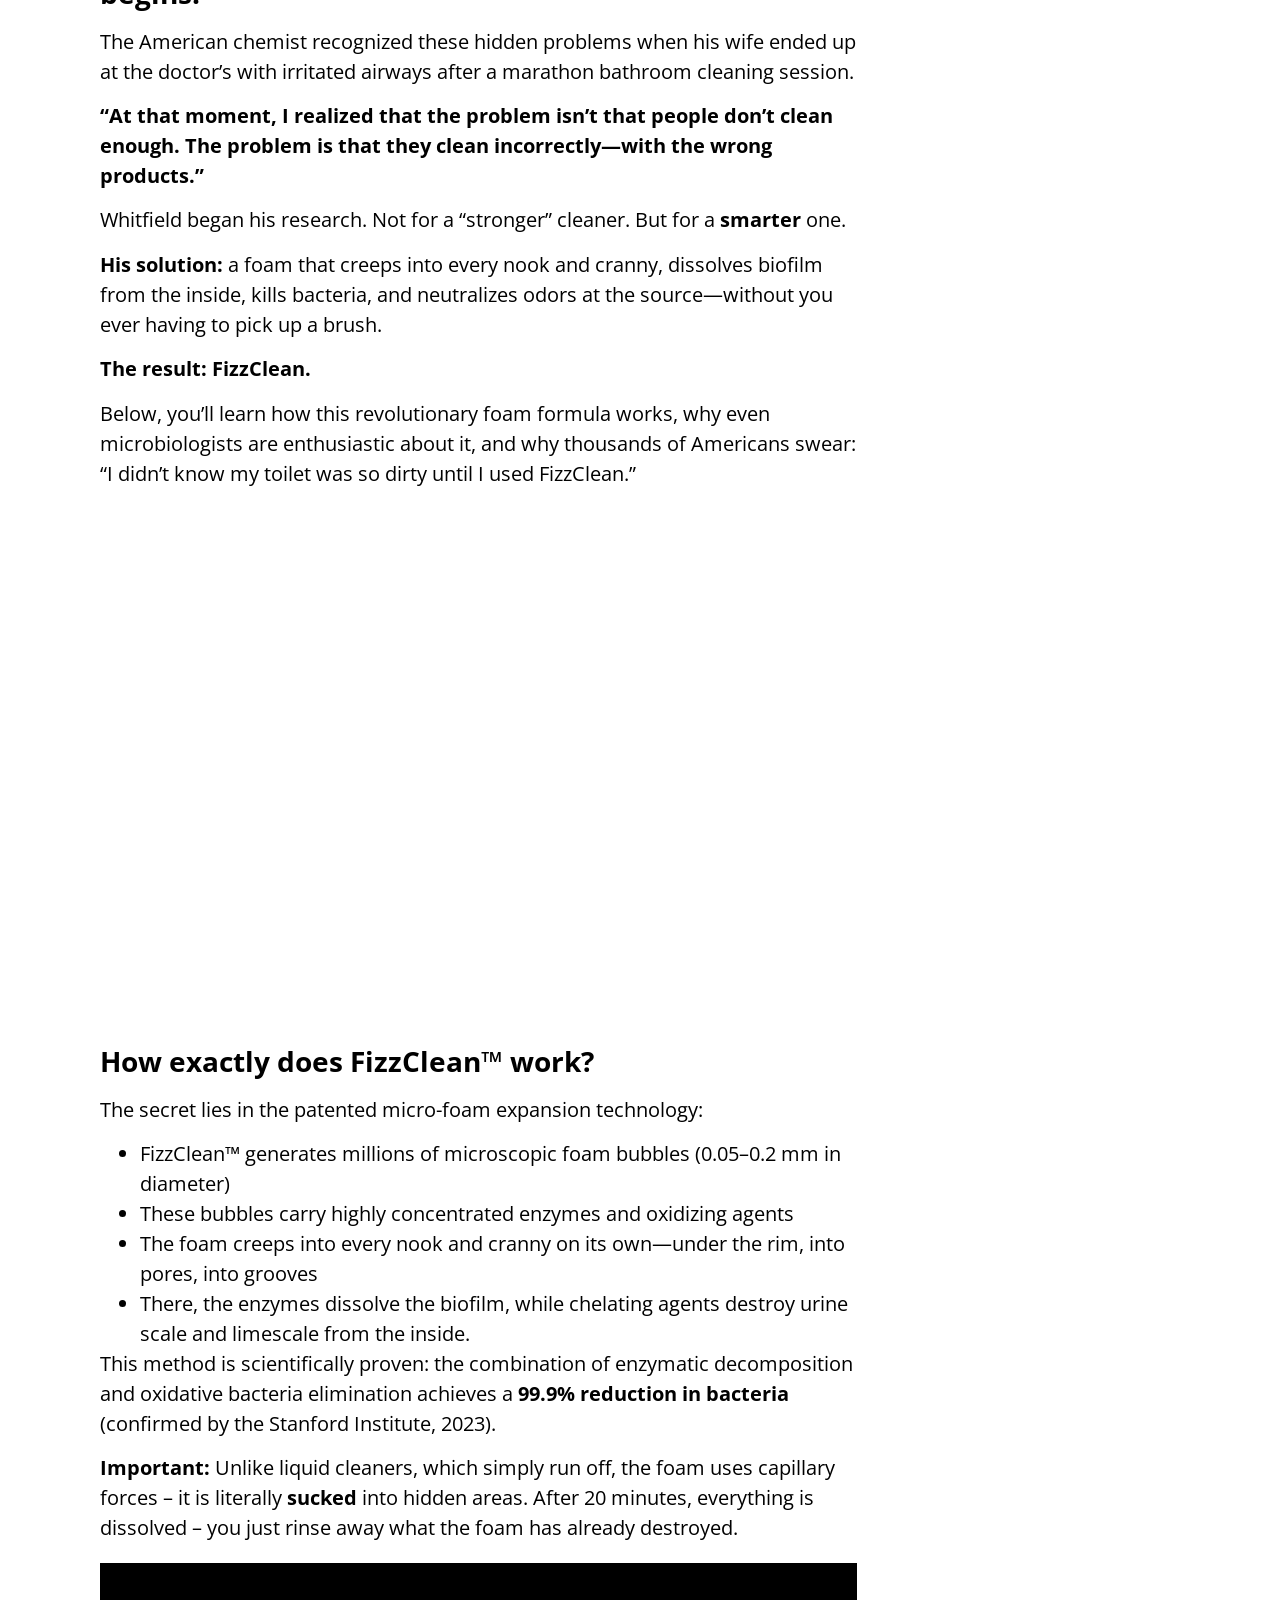
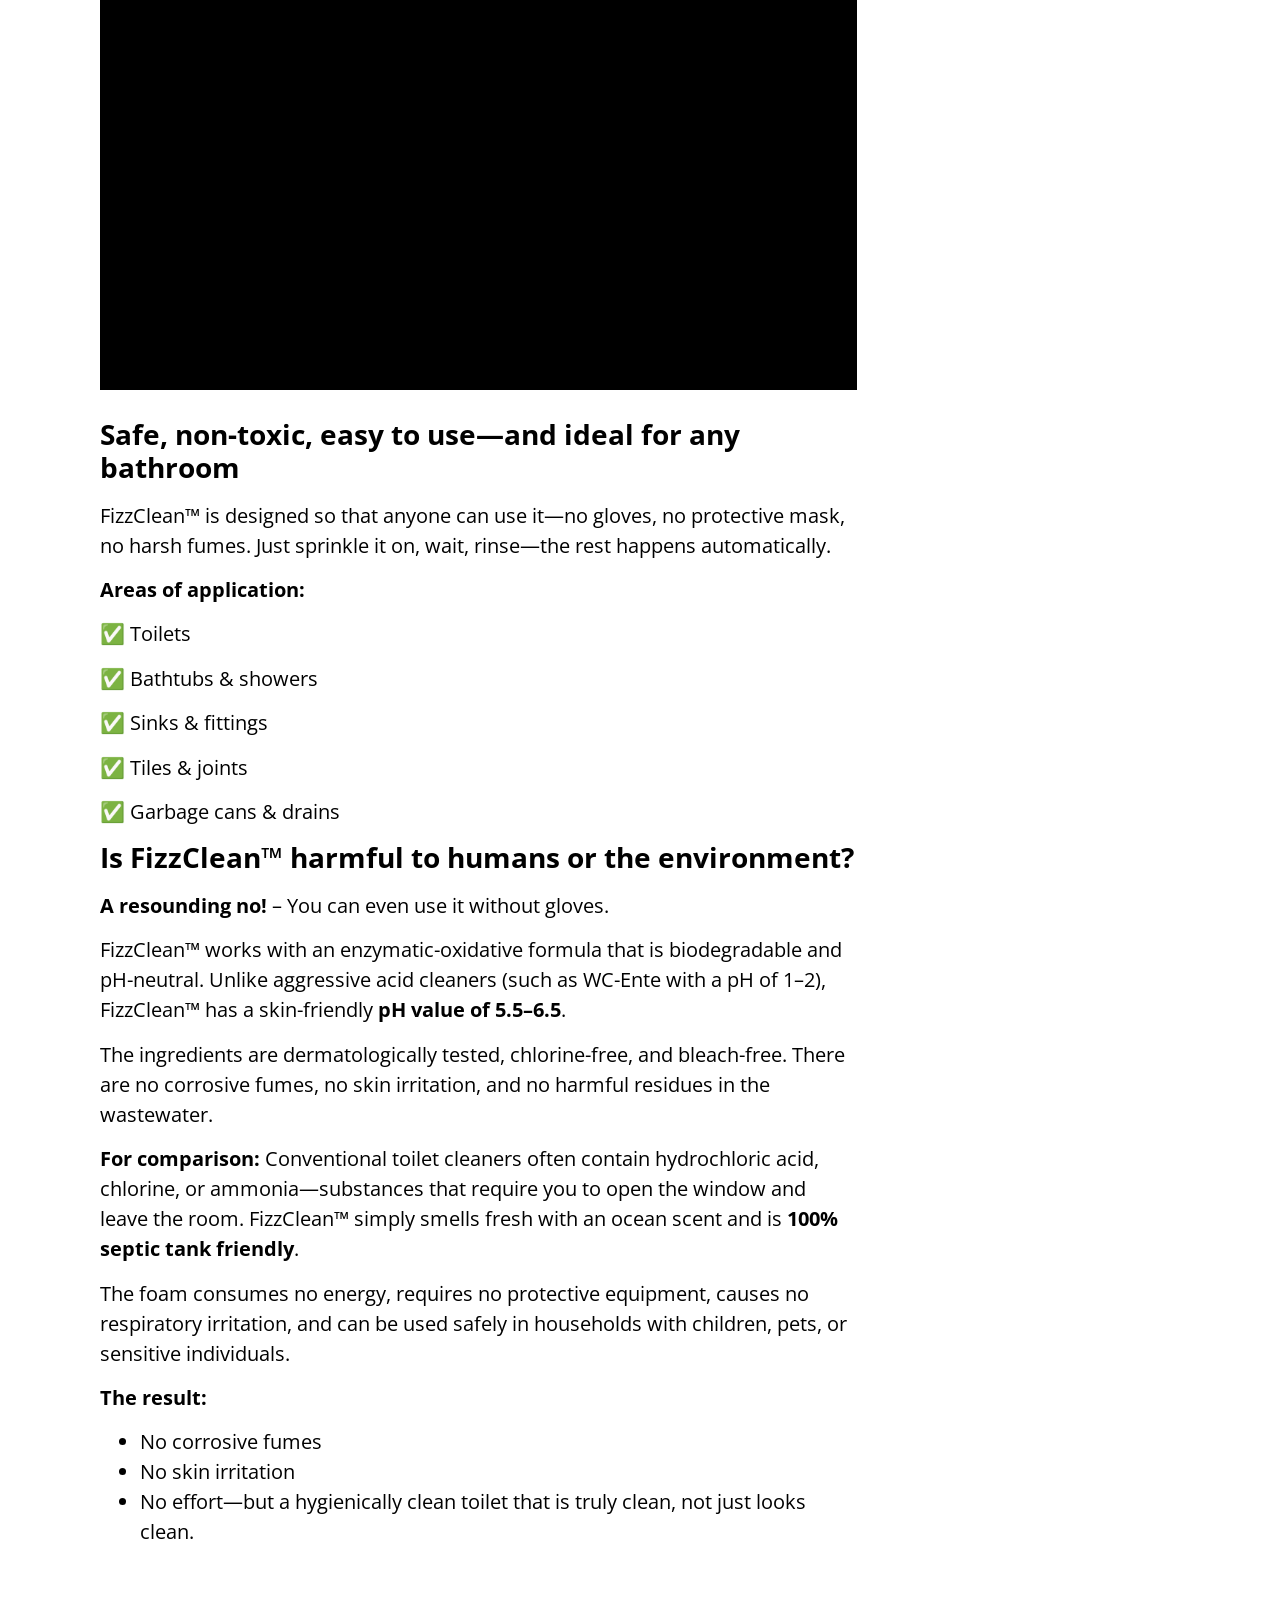
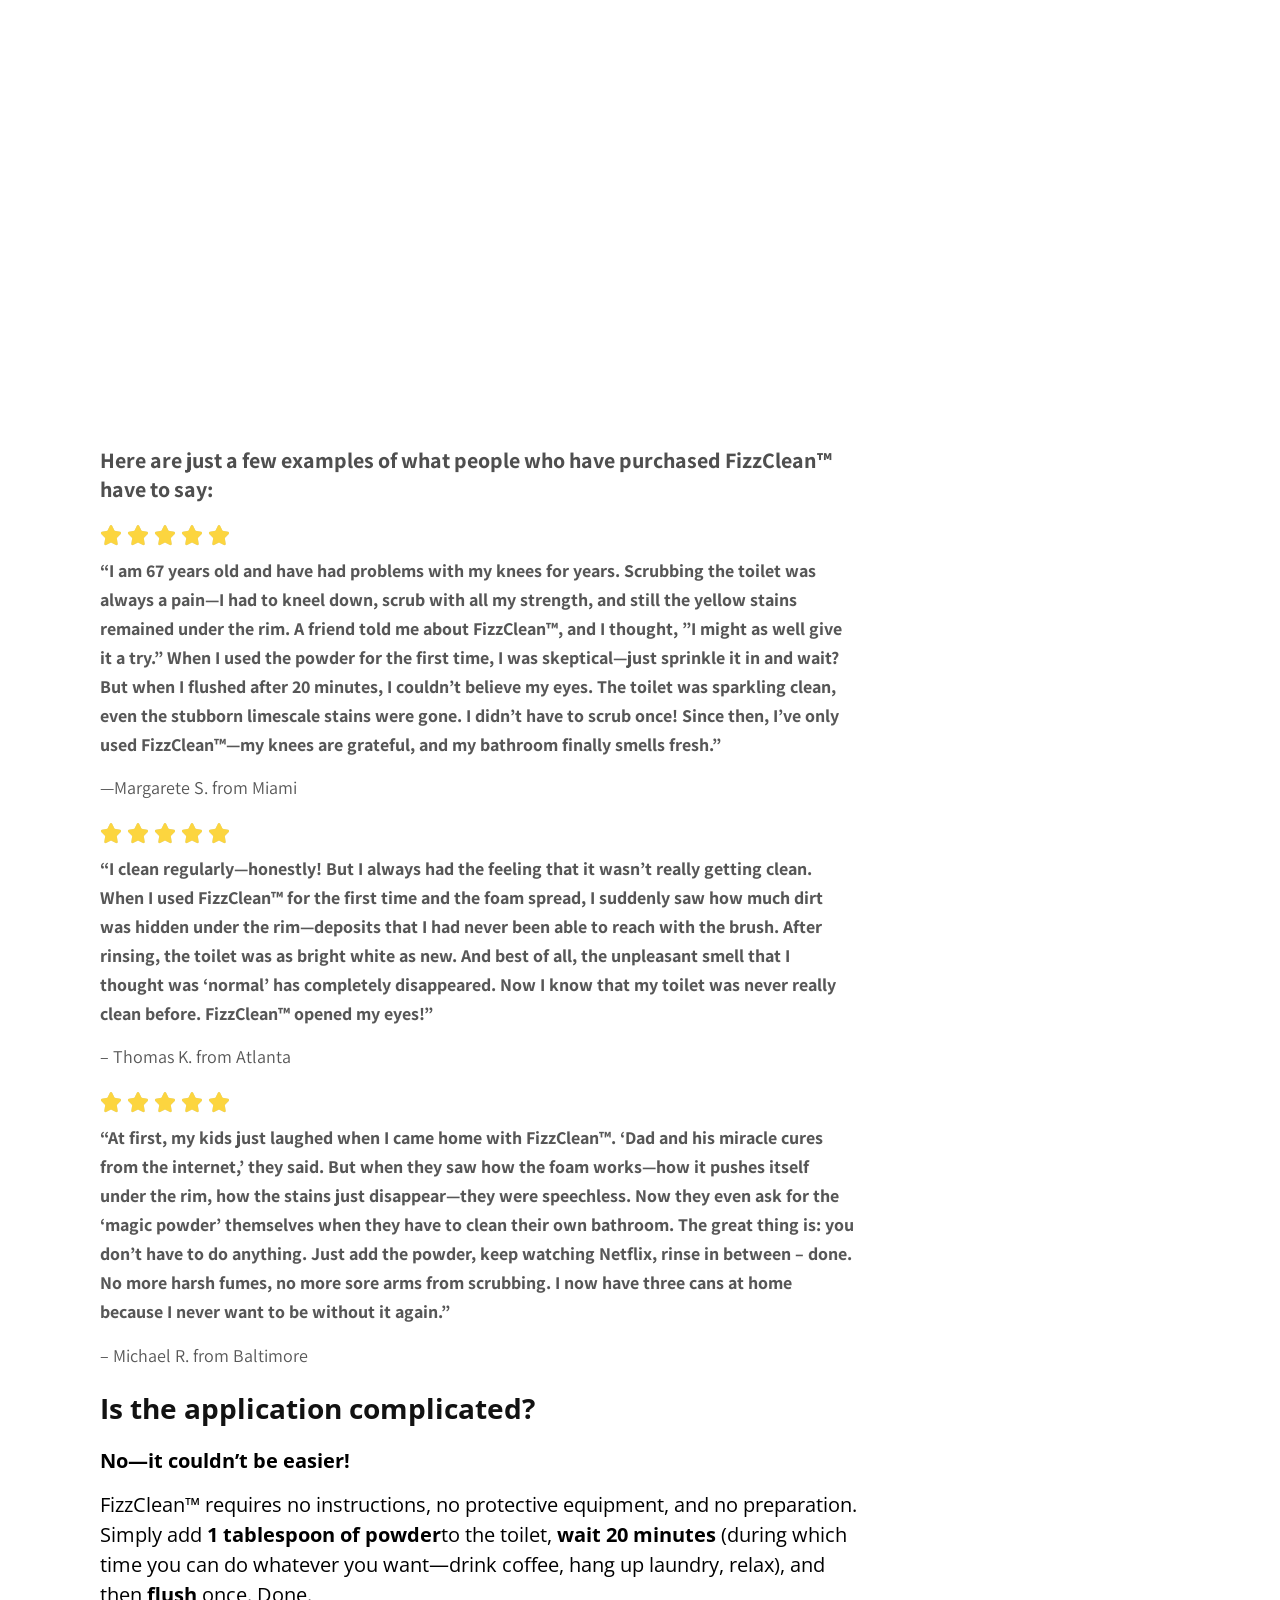
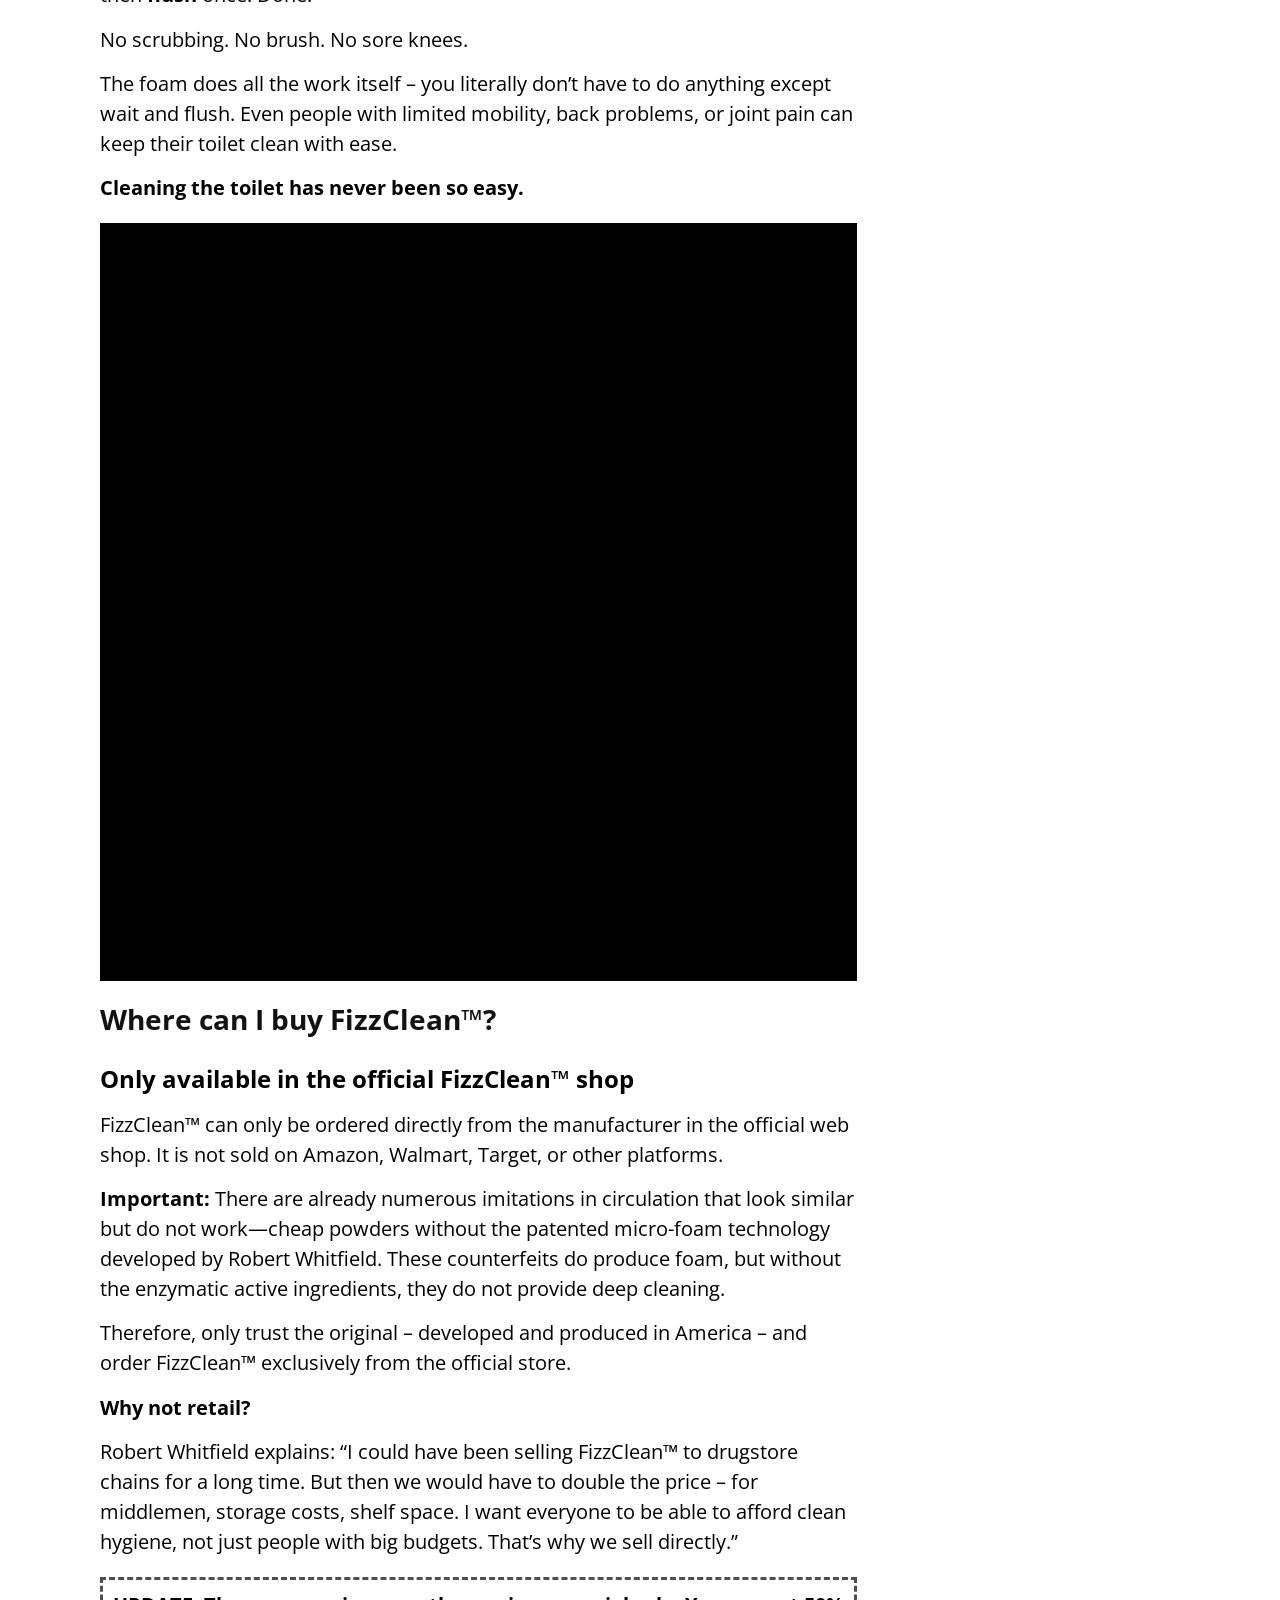
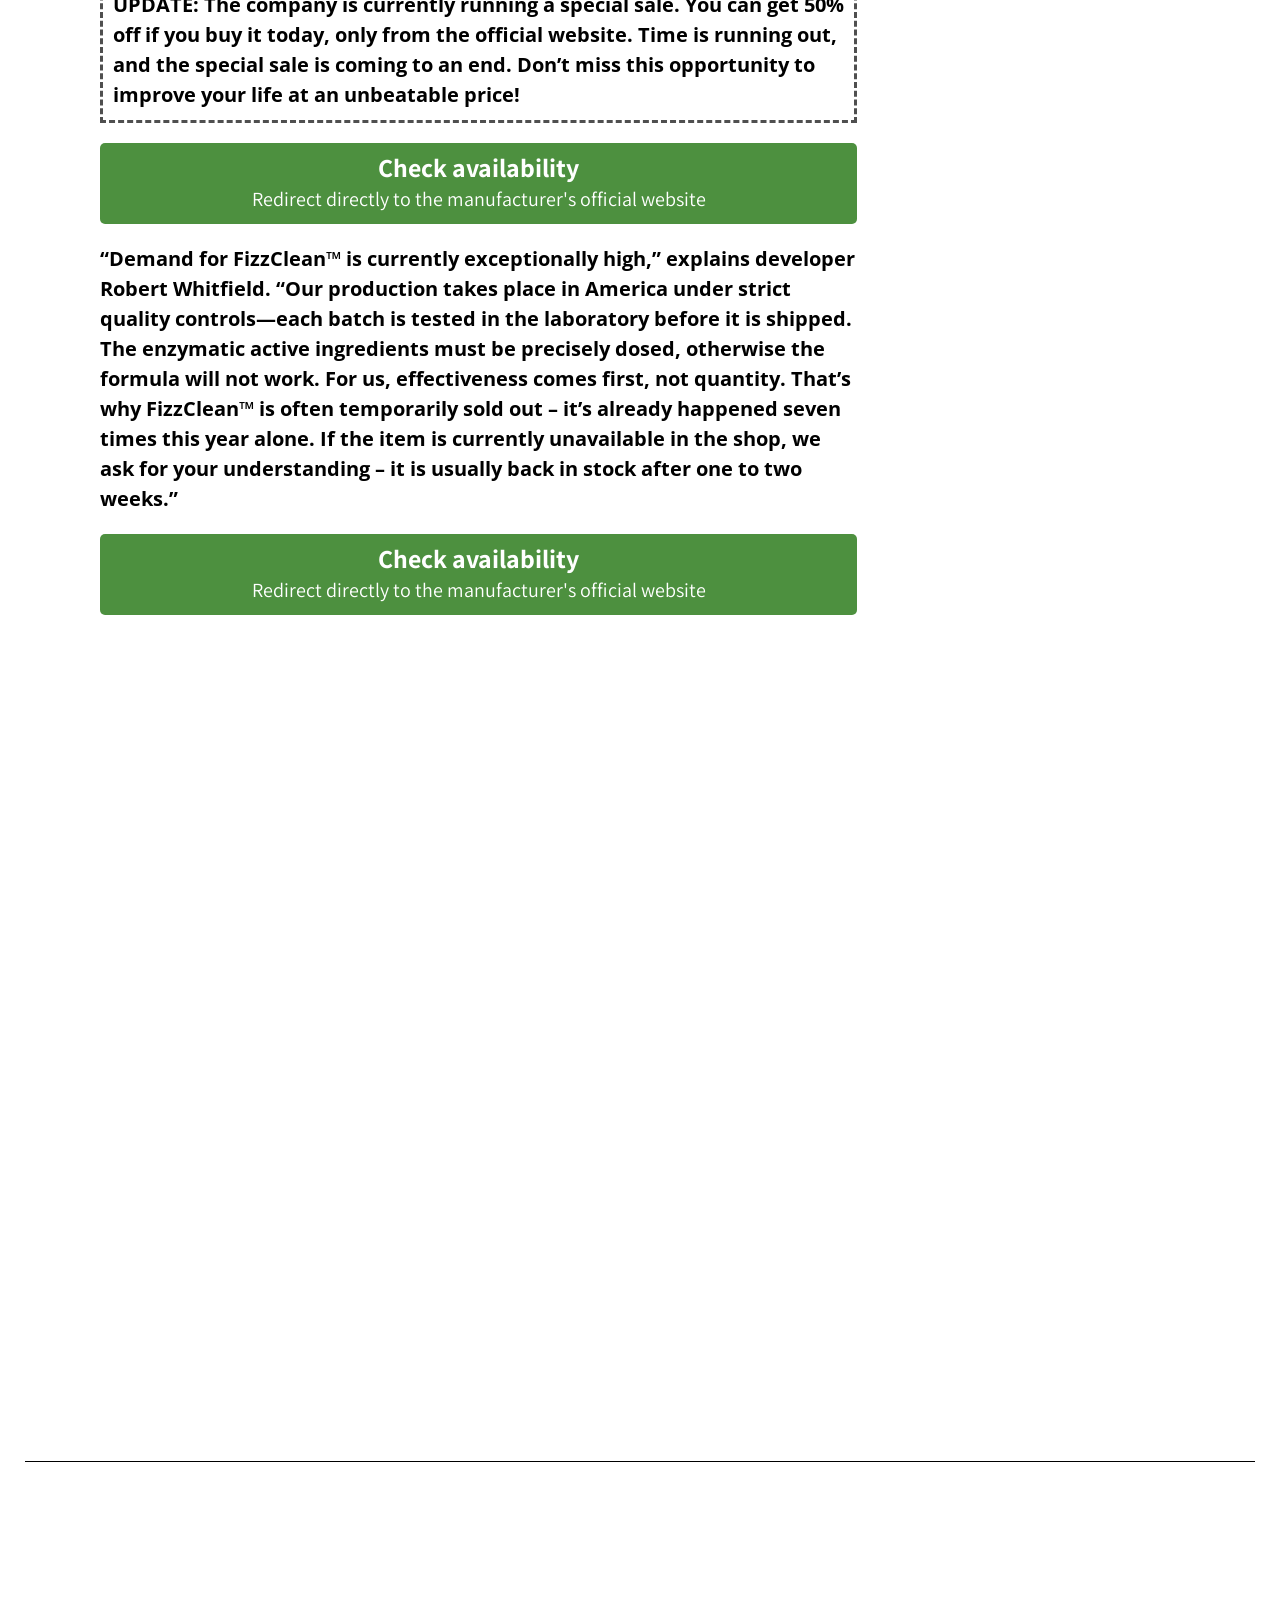
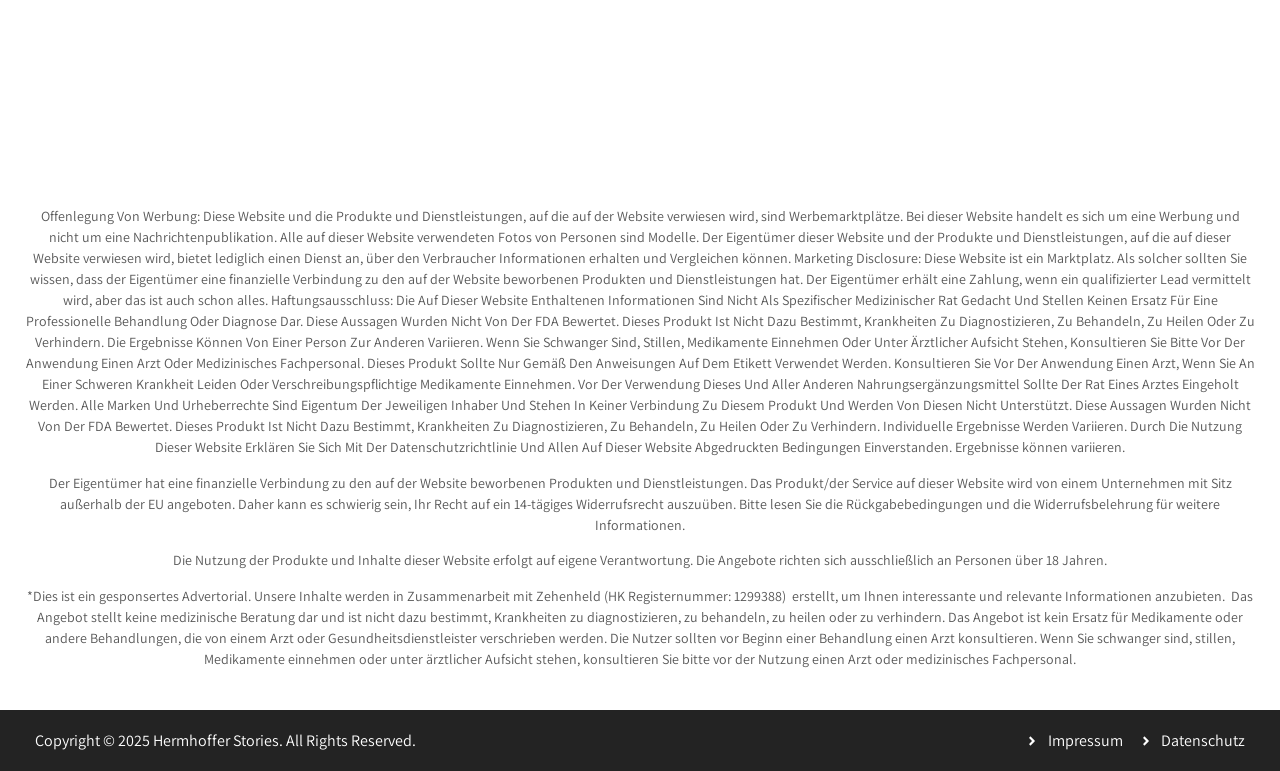
==== commit 93095132: "Preserve original design while cleaning messy code in fizzclean.html - Kept all original Elementor c" ====
--- a/fizzclean.html
+++ b/fizzclean.html
@@ -1,279 +1,591 @@
 <!DOCTYPE html>
-<html lang="en">
+<html lang="en-US">
 <head>
-    <meta charset="UTF-8">
-    <meta name="viewport" content="width=device-width, initial-scale=1.0">
-    <title>FizzClean™ - Revolutionary Toilet Cleaning Foam</title>
-    <link rel="stylesheet" href="styles.css">
+<base href="">
+<style>img.lazy{min-height:1px}</style><link href="lazyload.min.js" as="script">
+	<meta charset="UTF-8">
+		<title>American chemist develops cleaning foam for toilets us &#8211; verbraucherwelt.net</title>
+<meta name='robots' content='max-image-preview:large' />
+<link rel="alternate" type="application/rss+xml" title="verbraucherwelt.net &raquo; Feed" href="https://verbraucherwelt.net/feed/" />
+<link rel="alternate" type="application/rss+xml" title="verbraucherwelt.net &raquo; Comments Feed" href="https://verbraucherwelt.net/comments/feed/" />
+<link rel="alternate" title="oEmbed (JSON)" type="application/json+oembed" href="https://verbraucherwelt.net/wp-json/oembed/1.0/embed?url=https%3A%2F%2Fverbraucherwelt.net%2Famerican-chemist-develops-cleaning-foam-for-toilets-us%2F" />
+<link rel="alternate" title="oEmbed (XML)" type="text/xml+oembed" href="https://verbraucherwelt.net/wp-json/oembed/1.0/embed?url=https%3A%2F%2Fverbraucherwelt.net%2Famerican-chemist-develops-cleaning-foam-for-toilets-us%2F&#038;format=xml" />
+<style id='wp-img-auto-sizes-contain-inline-css'>
+img:is([sizes=auto i],[sizes^="auto," i]){contain-intrinsic-size:3000px 1500px}
+/*# sourceURL=wp-img-auto-sizes-contain-inline-css */
+</style>
+<style id='wp-emoji-styles-inline-css'>
+
+	img.wp-smiley, img.emoji {
+		display: inline !important;
+		border: none !important;
+		box-shadow: none !important;
+		height: 1em !important;
+		width: 1em !important;
+		margin: 0 0.07em !important;
+		vertical-align: -0.1em !important;
+		background: none !important;
+		padding: 0 !important;
+	}
+/*# sourceURL=wp-emoji-styles-inline-css */
+</style>
+<style id='classic-theme-styles-inline-css'>
+/*! This file is auto-generated */
+.wp-block-button__link{color:#fff;background-color:#32373c;border-radius:9999px;box-shadow:none;text-decoration:none;padding:calc(.667em + 2px) calc(1.333em + 2px);font-size:1.125em}.wp-block-file__button{background:#32373c;color:#fff;text-decoration:none}
+/*# sourceURL=/wp-includes/css/classic-themes.min.css */
+</style>
+<link rel='stylesheet' id='hello-elementor-css' href='style.min.css' media='all' />
+<link rel='stylesheet' id='hello-elementor-theme-style-css' href='theme.min.css' media='all' />
+<link rel='stylesheet' id='hello-elementor-header-footer-css' href='header-footer.min.css' media='all' />
+<link rel='stylesheet' id='elementor-frontend-css' href='frontend.min.css' media='all' />
+<link rel='stylesheet' id='elementor-post-7-css' href='post-7.css' media='all' />
+<link rel='stylesheet' id='widget-heading-css' href='widget-heading.min.css' media='all' />
+<link rel='stylesheet' id='widget-rating-css' href='widget-rating.min.css' media='all' />
+<link rel='stylesheet' id='widget-image-css' href='widget-image.min.css' media='all' />
+<link rel='stylesheet' id='widget-icon-list-css' href='widget-icon-list.min.css' media='all' />
+<link rel='stylesheet' id='e-sticky-css' href='sticky.min.css' media='all' />
+<link rel='stylesheet' id='widget-video-css' href='widget-video.min.css' media='all' />
+<link rel='stylesheet' id='widget-divider-css' href='widget-divider.min.css' media='all' />
+<link rel='stylesheet' id='widget-spacer-css' href='widget-spacer.min.css' media='all' />
+<link rel='stylesheet' id='elementor-post-9609-css' href='post-9609.css' media='all' />
+<link rel='stylesheet' id='elementor-gf-local-roboto-css' href='roboto.css' media='all' />
+<link rel='stylesheet' id='elementor-gf-local-robotoslab-css' href='robotoslab.css' media='all' />
+<link rel='stylesheet' id='elementor-gf-local-assistant-css' href='assistant.css' media='all' />
+<link rel='stylesheet' id='elementor-gf-local-opensans-css' href='opensans.css' media='all' />
+<script src="jquery.min.js" id="jquery-core-js"></script>
+<script src="jquery-migrate.min.js" id="jquery-migrate-js"></script>
+<link rel="https://api.w.org/" href="https://verbraucherwelt.net/wp-json/" /><link rel="alternate" title="JSON" type="application/json" href="https://verbraucherwelt.net/wp-json/wp/v2/pages/9609" /><link rel="EditURI" type="application/rsd+xml" title="RSD" href="https://verbraucherwelt.net/xmlrpc.php?rsd" />
+<meta name="generator" content="WordPress 6.9" />
+<link rel="canonical" href="https://verbraucherwelt.net/american-chemist-develops-cleaning-foam-for-toilets-us/" />
+<link rel='shortlink' href='https://verbraucherwelt.net/?p=9609' />
+		<meta name="generator" content="Elementor 3.29.2; features: e_font_icon_svg, additional_custom_breakpoints, e_local_google_fonts, e_element_cache; settings: css_print_method-external, google_font-enabled, font_display-swap">
+			<style>
+				.e-con.e-parent:nth-of-type(n+4):not(.e-lazyloaded):not(.e-no-lazyload),
+				.e-con.e-parent:nth-of-type(n+4):not(.e-lazyloaded):not(.e-no-lazyload) * {
+					background-image: none !important;
+				}
+				@media screen and (max-height: 1024px) {
+					.e-con.e-parent:nth-of-type(n+3):not(.e-lazyloaded):not(.e-no-lazyload),
+					.e-con.e-parent:nth-of-type(n+3):not(.e-lazyloaded):not(.e-no-lazyload) * {
+						background-image: none !important;
+					}
+				}
+				@media screen and (max-height: 640px) {
+					.e-con.e-parent:nth-of-type(n+2):not(.e-lazyloaded):not(.e-no-lazyload),
+					.e-con.e-parent:nth-of-type(n+2):not(.e-lazyloaded):not(.e-no-lazyload) * {
+						background-image: none !important;
+					}
+				}
+			</style>
+				<meta name="viewport" content="width=device-width, initial-scale=1.0, viewport-fit=cover" /><style id='global-styles-inline-css'>
+:root{--wp--preset--aspect-ratio--square: 1;--wp--preset--aspect-ratio--4-3: 4/3;--wp--preset--aspect-ratio--3-4: 3/4;--wp--preset--aspect-ratio--3-2: 3/2;--wp--preset--aspect-ratio--2-3: 2/3;--wp--preset--aspect-ratio--16-9: 16/9;--wp--preset--aspect-ratio--9-16: 9/16;--wp--preset--color--black: #000000;--wp--preset--color--cyan-bluish-gray: #abb8c3;--wp--preset--color--white: #ffffff;--wp--preset--color--pale-pink: #f78da7;--wp--preset--color--vivid-red: #cf2e2e;--wp--preset--color--luminous-vivid-orange: #ff6900;--wp--preset--color--luminous-vivid-amber: #fcb900;--wp--preset--color--light-green-cyan: #7bdcb5;--wp--preset--color--vivid-green-cyan: #00d084;--wp--preset--color--pale-cyan-blue: #8ed1fc;--wp--preset--color--vivid-cyan-blue: #0693e3;--wp--preset--color--vivid-purple: #9b51e0;--wp--preset--gradient--vivid-cyan-blue-to-vivid-purple: linear-gradient(135deg,rgb(6,147,227) 0%,rgb(155,81,224) 100%);--wp--preset--gradient--light-green-cyan-to-vivid-green-cyan: linear-gradient(135deg,rgb(122,220,180) 0%,rgb(0,208,130) 100%);--wp--preset--gradient--luminous-vivid-amber-to-luminous-vivid-orange: linear-gradient(135deg,rgb(252,185,0) 0%,rgb(255,105,0) 100%);--wp--preset--gradient--luminous-vivid-orange-to-vivid-red: linear-gradient(135deg,rgb(255,105,0) 0%,rgb(207,46,46) 100%);--wp--preset--gradient--very-light-gray-to-cyan-bluish-gray: linear-gradient(135deg,rgb(238,238,238) 0%,rgb(169,184,195) 100%);--wp--preset--gradient--cool-to-warm-spectrum: linear-gradient(135deg,rgb(74,234,220) 0%,rgb(151,120,209) 20%,rgb(207,42,186) 40%,rgb(238,44,130) 60%,rgb(251,105,98) 80%,rgb(254,248,76) 100%);--wp--preset--gradient--blush-light-purple: linear-gradient(135deg,rgb(255,206,236) 0%,rgb(152,150,240) 100%);--wp--preset--gradient--blush-bordeaux: linear-gradient(135deg,rgb(254,205,165) 0%,rgb(254,45,45) 50%,rgb(107,0,62) 100%);--wp--preset--gradient--luminous-dusk: linear-gradient(135deg,rgb(255,203,112) 0%,rgb(199,81,192) 50%,rgb(65,88,208) 100%);--wp--preset--gradient--pale-ocean: linear-gradient(135deg,rgb(255,245,203) 0%,rgb(182,227,212) 50%,rgb(51,167,181) 100%);--wp--preset--gradient--electric-grass: linear-gradient(135deg,rgb(202,248,128) 0%,rgb(113,206,126) 100%);--wp--preset--gradient--midnight: linear-gradient(135deg,rgb(2,3,129) 0%,rgb(40,116,252) 100%);--wp--preset--font-size--small: 13px;--wp--preset--font-size--medium: 20px;--wp--preset--font-size--large: 36px;--wp--preset--font-size--x-large: 42px;--wp--preset--spacing--20: 0.44rem;--wp--preset--spacing--30: 0.67rem;--wp--preset--spacing--40: 1rem;--wp--preset--spacing--50: 1.5rem;--wp--preset--spacing--60: 2.25rem;--wp--preset--spacing--70: 3.38rem;--wp--preset--spacing--80: 5.06rem;--wp--preset--shadow--natural: 6px 6px 9px rgba(0, 0, 0, 0.2);--wp--preset--shadow--deep: 12px 12px 50px rgba(0, 0, 0, 0.4);--wp--preset--shadow--sharp: 6px 6px 0px rgba(0, 0, 0, 0.2);--wp--preset--shadow--outlined: 6px 6px 0px -3px rgb(255, 255, 255), 6px 6px rgb(0, 0, 0);--wp--preset--shadow--crisp: 6px 6px 0px rgb(0, 0, 0);}:where(.is-layout-flex){gap: 0.5em;}:where(.is-layout-grid){gap: 0.5em;}body .is-layout-flex{display: flex;}.is-layout-flex{flex-wrap: wrap;align-items: center;}.is-layout-flex > :is(*, div){margin: 0;}body .is-layout-grid{display: grid;}.is-layout-grid > :is(*, div){margin: 0;}:where(.wp-block-columns.is-layout-flex){gap: 2em;}:where(.wp-block-columns.is-layout-grid){gap: 2em;}:where(.wp-block-post-template.is-layout-flex){gap: 1.25em;}:where(.wp-block-post-template.is-layout-grid){gap: 1.25em;}.has-black-color{color: var(--wp--preset--color--black) !important;}.has-cyan-bluish-gray-color{color: var(--wp--preset--color--cyan-bluish-gray) !important;}.has-white-color{color: var(--wp--preset--color--white) !important;}.has-pale-pink-color{color: var(--wp--preset--color--pale-pink) !important;}.has-vivid-red-color{color: var(--wp--preset--color--vivid-red) !important;}.has-luminous-vivid-orange-color{color: var(--wp--preset--color--luminous-vivid-orange) !important;}.has-luminous-vivid-amber-color{color: var(--wp--preset--color--luminous-vivid-amber) !important;}.has-light-green-cyan-color{color: var(--wp--preset--color--light-green-cyan) !important;}.has-vivid-green-cyan-color{color: var(--wp--preset--color--vivid-green-cyan) !important;}.has-pale-cyan-blue-color{color: var(--wp--preset--color--pale-cyan-blue) !important;}.has-vivid-cyan-blue-color{color: var(--wp--preset--color--vivid-cyan-blue) !important;}.has-vivid-purple-color{color: var(--wp--preset--color--vivid-purple) !important;}.has-black-background-color{background-color: var(--wp--preset--color--black) !important;}.has-cyan-bluish-gray-background-color{background-color: var(--wp--preset--color--cyan-bluish-gray) !important;}.has-white-background-color{background-color: var(--wp--preset--color--white) !important;}.has-pale-pink-background-color{background-color: var(--wp--preset--color--pale-pink) !important;}.has-vivid-red-background-color{background-color: var(--wp--preset--color--vivid-red) !important;}.has-luminous-vivid-orange-background-color{background-color: var(--wp--preset--color--luminous-vivid-orange) !important;}.has-luminous-vivid-amber-background-color{background-color: var(--wp--preset--color--luminous-vivid-amber) !important;}.has-light-green-cyan-background-color{background-color: var(--wp--preset--color--light-green-cyan) !important;}.has-vivid-green-cyan-background-color{background-color: var(--wp--preset--color--vivid-green-cyan) !important;}.has-pale-cyan-blue-background-color{background-color: var(--wp--preset--color--pale-cyan-blue) !important;}.has-vivid-cyan-blue-background-color{background-color: var(--wp--preset--color--vivid-cyan-blue) !important;}.has-vivid-purple-background-color{background-color: var(--wp--preset--color--vivid-purple) !important;}.has-black-border-color{border-color: var(--wp--preset--color--black) !important;}.has-cyan-bluish-gray-border-color{border-color: var(--wp--preset--color--cyan-bluish-gray) !important;}.has-white-border-color{border-color: var(--wp--preset--color--white) !important;}.has-pale-pink-border-color{border-color: var(--wp--preset--color--pale-pink) !important;}.has-vivid-red-border-color{border-color: var(--wp--preset--color--vivid-red) !important;}.has-luminous-vivid-orange-border-color{border-color: var(--wp--preset--color--luminous-vivid-orange) !important;}.has-luminous-vivid-amber-border-color{border-color: var(--wp--preset--color--luminous-vivid-amber) !important;}.has-light-green-cyan-border-color{border-color: var(--wp--preset--color--light-green-cyan) !important;}.has-vivid-green-cyan-border-color{border-color: var(--wp--preset--color--vivid-green-cyan) !important;}.has-pale-cyan-blue-border-color{border-color: var(--wp--preset--color--pale-cyan-blue) !important;}.has-vivid-cyan-blue-border-color{border-color: var(--wp--preset--color--vivid-cyan-blue) !important;}.has-vivid-purple-border-color{border-color: var(--wp--preset--color--vivid-purple) !important;}.has-vivid-cyan-blue-to-vivid-purple-gradient-background{background: var(--wp--preset--gradient--vivid-cyan-blue-to-vivid-purple) !important;}.has-light-green-cyan-to-vivid-green-cyan-gradient-background{background: var(--wp--preset--gradient--light-green-cyan-to-vivid-green-cyan) !important;}.has-luminous-vivid-amber-to-luminous-vivid-orange-gradient-background{background: var(--wp--preset--gradient--luminous-vivid-amber-to-luminous-vivid-orange) !important;}.has-luminous-vivid-orange-to-vivid-red-gradient-background{background: var(--wp--preset--gradient--luminous-vivid-orange-to-vivid-red) !important;}.has-very-light-gray-to-cyan-bluish-gray-gradient-background{background: var(--wp--preset--gradient--very-light-gray-to-cyan-bluish-gray) !important;}.has-cool-to-warm-spectrum-gradient-background{background: var(--wp--preset--gradient--cool-to-warm-spectrum) !important;}.has-blush-light-purple-gradient-background{background: var(--wp--preset--gradient--blush-light-purple) !important;}.has-blush-bordeaux-gradient-background{background: var(--wp--preset--gradient--blush-bordeaux) !important;}.has-luminous-dusk-gradient-background{background: var(--wp--preset--gradient--luminous-dusk) !important;}.has-pale-ocean-gradient-background{background: var(--wp--preset--gradient--pale-ocean) !important;}.has-electric-grass-gradient-background{background: var(--wp--preset--gradient--electric-grass) !important;}.has-midnight-gradient-background{background: var(--wp--preset--gradient--midnight) !important;}.has-small-font-size{font-size: var(--wp--preset--font-size--small) !important;}.has-medium-font-size{font-size: var(--wp--preset--font-size--medium) !important;}.has-large-font-size{font-size: var(--wp--preset--font-size--large) !important;}.has-x-large-font-size{font-size: var(--wp--preset--font-size--x-large) !important;}
+/*# sourceURL=global-styles-inline-css */
+</style>
 </head>
-<body>
-    <!-- Header -->
-    <header class="header">
-        <div class="container">
-            <nav class="nav">
-                <div class="logo">FizzClean™</div>
-                <div class="rating">
-                    <span class="stars">★★★★★</span>
-                    <span class="rating-text">4.9 | 2,864 Reviews</span>
-                </div>
-            </nav>
-        </div>
-    </header>
+<body class="wp-singular page-template page-template-elementor_canvas page page-id-9609 wp-theme-hello-elementor elementor-default elementor-template-canvas elementor-kit-7 elementor-page elementor-page-9609">
+		<div data-elementor-type="wp-page" data-elementor-id="9609" class="elementor elementor-9609" data-elementor-post-type="page">
+				<div class="elementor-element elementor-element-49122220 e-flex e-con-boxed e-con e-parent" data-id="49122220" data-element_type="container" data-settings="{&quot;background_background&quot;:&quot;classic&quot;}">
+					<div class="e-con-inner">
+				<div class="elementor-element elementor-element-edf846b elementor-widget elementor-widget-text-editor" data-id="edf846b" data-element_type="widget" data-widget_type="text-editor.default">
+				<div class="elementor-widget-container">
+									advertorial								</div>
+				</div>
+					</div>
+				</div>
+		<div class="elementor-element elementor-element-3ff0d99b e-flex e-con-boxed e-con e-parent" data-id="3ff0d99b" data-element_type="container">
+					<div class="e-con-inner">
+		<div class="elementor-element elementor-element-1e7bb301 e-con-full e-flex e-con e-child" data-id="1e7bb301" data-element_type="container">
+		<div class="elementor-element elementor-element-72068eff e-con-full e-flex e-con e-child" data-id="72068eff" data-element_type="container" data-settings="{&quot;sticky&quot;:&quot;top&quot;,&quot;sticky_on&quot;:[&quot;desktop&quot;],&quot;sticky_offset&quot;:30,&quot;sticky_parent&quot;:&quot;yes&quot;,&quot;sticky_effects_offset&quot;:0,&quot;sticky_anchor_link_offset&quot;:0}">
+				<div class="elementor-element elementor-element-3c9854b6 elementor-widget elementor-widget-heading" data-id="3c9854b6" data-element_type="widget" data-widget_type="heading.default">
+				<div class="elementor-widget-container">
+					<h2 class="elementor-heading-title elementor-size-default">Clean Toilette in Seconds</h2>				</div>
+				</div>
+				<div class="elementor-element elementor-element-3cafc821 elementor-widget elementor-widget-rating" data-id="3cafc821" data-element_type="widget" data-widget_type="rating.default">
+				<div class="elementor-widget-container">
+							<div class="e-rating" itemtype="https://schema.org/Rating" itemscope="" itemprop="reviewRating">
+			<meta itemprop="worstRating" content="0">
+			<meta itemprop="bestRating" content="5">
+			<div class="e-rating-wrapper" itemprop="ratingValue" content="5" role="img" aria-label="Rated 5 out of 5">
+							<div class="e-icon">
+				<div class="e-icon-wrapper e-icon-marked">
+					<svg aria-hidden="true" class="e-font-icon-svg e-eicon-star" viewBox="0 0 1000 1000" xmlns="http://www.w3.org/2000/svg"><path d="M450 75L338 312 88 350C46 354 25 417 58 450L238 633 196 896C188 942 238 975 275 954L500 837 725 954C767 975 813 942 804 896L763 633 942 450C975 417 954 358 913 350L663 312 550 75C529 33 471 33 450 75Z"></path></svg>				</div>
+				<div class="e-icon-wrapper e-icon-unmarked">
+					<svg aria-hidden="true" class="e-font-icon-svg e-eicon-star" viewBox="0 0 1000 1000" xmlns="http://www.w3.org/2000/svg"><path d="M450 75L338 312 88 350C46 354 25 417 58 450L238 633 196 896C188 942 238 975 275 954L500 837 725 954C767 975 813 942 804 896L763 633 942 450C975 417 954 358 913 350L663 312 550 75C529 33 471 33 450 75Z"></path></svg>				</div>
+			</div>
+						<div class="e-icon">
+				<div class="e-icon-wrapper e-icon-marked">
+					<svg aria-hidden="true" class="e-font-icon-svg e-eicon-star" viewBox="0 0 1000 1000" xmlns="http://www.w3.org/2000/svg"><path d="M450 75L338 312 88 350C46 354 25 417 58 450L238 633 196 896C188 942 238 975 275 954L500 837 725 954C767 975 813 942 804 896L763 633 942 450C975 417 954 358 913 350L663 312 550 75C529 33 471 33 450 75Z"></path></svg>				</div>
+				<div class="e-icon-wrapper e-icon-unmarked">
+					<svg aria-hidden="true" class="e-font-icon-svg e-eicon-star" viewBox="0 0 1000 1000" xmlns="http://www.w3.org/2000/svg"><path d="M450 75L338 312 88 350C46 354 25 417 58 450L238 633 196 896C188 942 238 975 275 954L500 837 725 954C767 975 813 942 804 896L763 633 942 450C975 417 954 358 913 350L663 312 550 75C529 33 471 33 450 75Z"></path></svg>				</div>
+			</div>
+						<div class="e-icon">
+				<div class="e-icon-wrapper e-icon-marked">
+					<svg aria-hidden="true" class="e-font-icon-svg e-eicon-star" viewBox="0 0 1000 1000" xmlns="http://www.w3.org/2000/svg"><path d="M450 75L338 312 88 350C46 354 25 417 58 450L238 633 196 896C188 942 238 975 275 954L500 837 725 954C767 975 813 942 804 896L763 633 942 450C975 417 954 358 913 350L663 312 550 75C529 33 471 33 450 75Z"></path></svg>				</div>
+				<div class="e-icon-wrapper e-icon-unmarked">
+					<svg aria-hidden="true" class="e-font-icon-svg e-eicon-star" viewBox="0 0 1000 1000" xmlns="http://www.w3.org/2000/svg"><path d="M450 75L338 312 88 350C46 354 25 417 58 450L238 633 196 896C188 942 238 975 275 954L500 837 725 954C767 975 813 942 804 896L763 633 942 450C975 417 954 358 913 350L663 312 550 75C529 33 471 33 450 75Z"></path></svg>				</div>
+			</div>
+						<div class="e-icon">
+				<div class="e-icon-wrapper e-icon-marked">
+					<svg aria-hidden="true" class="e-font-icon-svg e-eicon-star" viewBox="0 0 1000 1000" xmlns="http://www.w3.org/2000/svg"><path d="M450 75L338 312 88 350C46 354 25 417 58 450L238 633 196 896C188 942 238 975 275 954L500 837 725 954C767 975 813 942 804 896L763 633 942 450C975 417 954 358 913 350L663 312 550 75C529 33 471 33 450 75Z"></path></svg>				</div>
+				<div class="e-icon-wrapper e-icon-unmarked">
+					<svg aria-hidden="true" class="e-font-icon-svg e-eicon-star" viewBox="0 0 1000 1000" xmlns="http://www.w3.org/2000/svg"><path d="M450 75L338 312 88 350C46 354 25 417 58 450L238 633 196 896C188 942 238 975 275 954L500 837 725 954C767 975 813 942 804 896L763 633 942 450C975 417 954 358 913 350L663 312 550 75C529 33 471 33 450 75Z"></path></svg>				</div>
+			</div>
+						<div class="e-icon">
+				<div class="e-icon-wrapper e-icon-marked">
+					<svg aria-hidden="true" class="e-font-icon-svg e-eicon-star" viewBox="0 0 1000 1000" xmlns="http://www.w3.org/2000/svg"><path d="M450 75L338 312 88 350C46 354 25 417 58 450L238 633 196 896C188 942 238 975 275 954L500 837 725 954C767 975 813 942 804 896L763 633 942 450C975 417 954 358 913 350L663 312 550 75C529 33 471 33 450 75Z"></path></svg>				</div>
+				<div class="e-icon-wrapper e-icon-unmarked">
+					<svg aria-hidden="true" class="e-font-icon-svg e-eicon-star" viewBox="0 0 1000 1000" xmlns="http://www.w3.org/2000/svg"><path d="M450 75L338 312 88 350C46 354 25 417 58 450L238 633 196 896C188 942 238 975 275 954L500 837 725 954C767 975 813 942 804 896L763 633 942 450C975 417 954 358 913 350L663 312 550 75C529 33 471 33 450 75Z"></path></svg>				</div>
+			</div>
+						</div>
+		</div>
+						</div>
+				</div>
+				<div class="elementor-element elementor-element-7dd657dc elementor-widget elementor-widget-text-editor" data-id="7dd657dc" data-element_type="widget" data-widget_type="text-editor.default">
+				<div class="elementor-widget-container">
+									4.9 | 2.864 Bewertungen								</div>
+				</div>
+				<div class="elementor-element elementor-element-3caec706 elementor-widget elementor-widget-image" data-id="3caec706" data-element_type="widget" data-widget_type="image.default">
+				<div class="elementor-widget-container">
+																<a href="#">
+							<img fetchpriority="high" decoding="async" width="434" height="411" src="data:image/svg+xml,%3Csvg%20xmlns='http://www.w3.org/2000/svg'%20viewBox='0%200%20434%20411'%3E%3C/svg%3E" data-src="images/side-banner.avif" class="attachment-large size-large wp-image-9451 lazy" alt="" data-srcset="images/side-banner.avif 434w, images/side-banner.avif 300w" data-sizes="(max-width: 434px) 100vw, 434px" />								</a>
+															</div>
+				</div>
+				<div class="elementor-element elementor-element-7c1312d4 elementor-icon-list--layout-traditional elementor-list-item-link-full_width elementor-widget elementor-widget-icon-list" data-id="7c1312d4" data-element_type="widget" data-widget_type="icon-list.default">
+				<div class="elementor-widget-container">
+							<ul class="elementor-icon-list-items">
+							<li class="elementor-icon-list-item">
+											<span class="elementor-icon-list-icon">
+							<svg aria-hidden="true" class="e-font-icon-svg e-fas-check-circle" viewBox="0 0 512 512" xmlns="http://www.w3.org/2000/svg"><path d="M504 256c0 136.967-111.033 248-248 248S8 392.967 8 256 119.033 8 256 8s248 111.033 248 248zM227.314 387.314l184-184c6.248-6.248 6.248-16.379 0-22.627l-22.627-22.627c-6.248-6.249-16.379-6.249-22.628 0L216 308.118l-70.059-70.059c-6.248-6.248-16.379-6.248-22.628 0l-22.627 22.627c-6.248 6.248-6.248 16.379 0 22.627l104 104c6.249 6.249 16.379 6.249 22.628.001z"></path></svg>						</span>
+										<span class="elementor-icon-list-text">No more dirty toilets</span>
+									</li>
+								<li class="elementor-icon-list-item">
+											<span class="elementor-icon-list-icon">
+							<svg aria-hidden="true" class="e-font-icon-svg e-fas-check-circle" viewBox="0 0 512 512" xmlns="http://www.w3.org/2000/svg"><path d="M504 256c0 136.967-111.033 248-248 248S8 392.967 8 256 119.033 8 256 8s248 111.033 248 248zM227.314 387.314l184-184c6.248-6.248 6.248-16.379 0-22.627l-22.627-22.627c-6.248-6.249-16.379-6.249-22.628 0L216 308.118l-70.059-70.059c-6.248-6.248-16.379-6.248-22.628 0l-22.627 22.627c-6.248 6.248-6.248 16.379 0 22.627l104 104c6.249 6.249 16.379 6.249 22.628.001z"></path></svg>						</span>
+										<span class="elementor-icon-list-text">Works from the very first second</span>
+									</li>
+								<li class="elementor-icon-list-item">
+											<span class="elementor-icon-list-icon">
+							<svg aria-hidden="true" class="e-font-icon-svg e-fas-check-circle" viewBox="0 0 512 512" xmlns="http://www.w3.org/2000/svg"><path d="M504 256c0 136.967-111.033 248-248 248S8 392.967 8 256 119.033 8 256 8s248 111.033 248 248zM227.314 387.314l184-184c6.248-6.248 6.248-16.379 0-22.627l-22.627-22.627c-6.248-6.249-16.379-6.249-22.628 0L216 308.118l-70.059-70.059c-6.248-6.248-16.379-6.248-22.628 0l-22.627 22.627c-6.248 6.248-6.248 16.379 0 22.627l104 104c6.249 6.249 16.379 6.249 22.628.001z"></path></svg>						</span>
+										<span class="elementor-icon-list-text">Safe for humans and animals</span>
+									</li>
+								<li class="elementor-icon-list-item">
+											<span class="elementor-icon-list-icon">
+							<svg aria-hidden="true" class="e-font-icon-svg e-fas-check-circle" viewBox="0 0 512 512" xmlns="http://www.w3.org/2000/svg"><path d="M504 256c0 136.967-111.033 248-248 248S8 392.967 8 256 119.033 8 256 8s248 111.033 248 248zM227.314 387.314l184-184c6.248-6.248 6.248-16.379 0-22.627l-22.627-22.627c-6.248-6.249-16.379-6.249-22.628 0L216 308.118l-70.059-70.059c-6.248-6.248-16.379-6.248-22.628 0l-22.627 22.627c-6.248 6.248-6.248 16.379 0 22.627l104 104c6.249 6.249 16.379 6.249 22.628.001z"></path></svg>						</span>
+										<span class="elementor-icon-list-text">latest science</span>
+									</li>
+						</ul>
+						</div>
+				</div>
+				<div class="elementor-element elementor-element-3734c582 elementor-align-justify elementor-widget elementor-widget-button" data-id="3734c582" data-element_type="widget" data-widget_type="button.default">
+				<div class="elementor-widget-container">
+									<div class="elementor-button-wrapper">
+					<a class="elementor-button elementor-button-link elementor-size-sm" href="#">
+						<span class="elementor-button-content-wrapper">
+									<span class="elementor-button-text">Check availability</span>
+					</span>
+					</a>
+				</div>
+								</div>
+				</div>
+				</div>
+				</div>
+		<div class="elementor-element elementor-element-4c32d18d e-con-full e-flex e-con e-child" data-id="4c32d18d" data-element_type="container">
+				<div class="elementor-element elementor-element-75203797 elementor-widget elementor-widget-heading" data-id="75203797" data-element_type="widget" data-widget_type="heading.default">
+				<div class="elementor-widget-container">
+					<h2 class="elementor-heading-title elementor-size-default">Why thousands of Americans swear by this toilet foam—developed by a American chemist</h2>				</div>
+				</div>
+				<div class="elementor-element elementor-element-00fb4ed elementor-widget elementor-widget-text-editor" data-id="00fb4ed" data-element_type="widget" data-widget_type="text-editor.default">
+				<div class="elementor-widget-container">
+									<p>Robert Whitfield&#8217;s revolutionary foam formula cleans up American bathrooms. No scrubbing, no harsh chemicals—just wait 60 seconds and rinse.</p>								</div>
+				</div>
+				<div class="elementor-element elementor-element-f55778c elementor-widget elementor-widget-text-editor" data-id="f55778c" data-element_type="widget" data-widget_type="text-editor.default">
+				<div class="elementor-widget-container">
+									<p>Advertorial: Ruby Davis | veröffentlicht vor 3 Tagen</p>								</div>
+				</div>
+				<div class="elementor-element elementor-element-29379a70 elementor-widget elementor-widget-image" data-id="29379a70" data-element_type="widget" data-widget_type="image.default">
+				<div class="elementor-widget-container">
+															<img decoding="async" width="800" height="484" src="data:image/svg+xml,%3Csvg%20xmlns='http://www.w3.org/2000/svg'%20viewBox='0%200%20800%20484'%3E%3C/svg%3E" data-src="images/toilet-before-after.avif" class="attachment-large size-large wp-image-9441 lazy" alt="" data-srcset="images/toilet-before-after.avif 1024w, images/toilet-before-after.avif 300w, images/toilet-before-after.avif 768w, images/toilet-before-after.avif 1440w" data-sizes="(max-width: 800px) 100vw, 800px" />															</div>
+				</div>
+				<div class="elementor-element elementor-element-3657eef7 elementor-widget elementor-widget-text-editor" data-id="3657eef7" data-element_type="widget" data-widget_type="text-editor.default">
+				<div class="elementor-widget-container">
+									<p><strong>Do you think your toilet is clean? The shocking truth will prove you wrong.</strong></p><p>Everyone cleans their toilet regularly. Brush it, scrub it, flush it—done. Looks clean, right?</p><p><b>But scientists warn:</b> What you see is only a fraction of the truth.</p><p><b>The real problem lurks where you can&#8217;t see it</b>—and where no brush in the world can reach.</p><p>Under the rim of the toilet. Deep in the microscopic pores of the ceramic. In the water deposits that build up over months. This is exactly where an invisible biofilm of bacteria, urine scale crystals, and fecal bacteria forms.</p><p><b>This biofilm is the real hygiene problem</b> – and conventional cleaners can&#8217;t reach it.</p><h3><strong>What most people don&#8217;t know:</strong></h3><p><strong>Problem #1: Your toilet brush spreads bacteria instead of removing it</strong></p><p>Studies by Stanford University show that the average toilet brush carries over <b>1.3 billion fecal bacteria</b>. Every time you scrub, you spread these bacteria in your toilet – and in the air of your bathroom.</p><p><strong>Problem #2: Invisible urine scale grows beneath the surface</strong></p><p>What you see as a “yellow rim” is just the tip of the iceberg. Urine scale crystals grow into the ceramic pores – similar to mold in a wall. Superficial scrubbing only removes what is visible, while the problem continues to grow beneath the surface.</p><p><strong>Problem #3: Odors do NOT come from the bowl</strong></p><p>The typical “toilet smell” does not originate in the toilet water, but in the bacteria colonies under the rim and in the drain pipes. That&#8217;s why air fresheners only help for a short time – the source of the odor remains.</p><p><strong>Problem #4: Chemical cleaners leave an invisible film</strong></p><p>Most toilet cleaners contain surfactants that leave a thin film on the ceramic. This film literally attracts dirt – your toilet gets dirty again faster than it should. A vicious circle.</p><p><strong>Problem #5: You breathe in the bacteria</strong></p><p>When flushing, microscopic water droplets containing bacteria are thrown up to 1.8 meters into the air. These “aerosols” settle on toothbrushes, towels, and—yes—even in your lungs.</p><h3><strong>The hidden health hazard</strong></h3><p>Many people suffer from recurring respiratory infections, skin irritations, or unexplained gastrointestinal problems—without realizing that the cause lies in their own bathroom.</p><p><b>Particularly affected:</b> families with children, people with weakened immune systems, and anyone who shares a toilet with several other people.</p><h3><strong>Why previous solutions fail</strong></h3><p>Normal toilet cleaners only work on the surface. They cannot penetrate the biofilm, cannot reach hidden bacteria nests, and often leave behind more problems than they solve.</p><p><b>The result:</b> you clean more and more often, with increasingly aggressive agents – and the problem still doesn&#8217;t get any better.</p>								</div>
+				</div>
+				<div class="elementor-element elementor-element-5fa2428f elementor-widget elementor-widget-image" data-id="5fa2428f" data-element_type="widget" data-widget_type="image.default">
+				<div class="elementor-widget-container">
+															<img decoding="async" width="800" height="600" src="data:image/svg+xml,%3Csvg%20xmlns='http://www.w3.org/2000/svg'%20viewBox='0%200%20800%20600'%3E%3C/svg%3E" data-src="images/thomas-with-wife.jpg" class="attachment-large size-large wp-image-9446 lazy" alt="" data-srcset="images/thomas-with-wife.jpg 1024w, images/thomas-with-wife.jpg 300w, images/thomas-with-wife.jpg 768w" data-sizes="(max-width: 800px) 100vw, 800px" />															</div>
+				</div>
+				<div class="elementor-element elementor-element-7b09a45 elementor-widget elementor-widget-text-editor" data-id="7b09a45" data-element_type="widget" data-widget_type="text-editor.default">
+				<div class="elementor-widget-container">
+									<p>Robert Whitfield and his wife Sophie. They were the first to test FizzClean at home.</p>								</div>
+				</div>
+				<div class="elementor-element elementor-element-2baf983c elementor-widget elementor-widget-text-editor" data-id="2baf983c" data-element_type="widget" data-widget_type="text-editor.default">
+				<div class="elementor-widget-container">
+									<h3><strong>This is precisely where Robert Whitfield&#8217;s story begins.</strong></h3><p>The American chemist recognized these hidden problems when his wife ended up at the doctor&#8217;s with irritated airways after a marathon bathroom cleaning session.</p><p><strong>“At that moment, I realized that the problem isn&#8217;t that people don&#8217;t clean enough. The problem is that they clean incorrectly—with the wrong products.”</strong></p><p>Whitfield began his research. Not for a “stronger” cleaner. But for a <b>smarter</b> one.</p><p><b>His solution:</b> a foam that creeps into every nook and cranny, dissolves biofilm from the inside, kills bacteria, and neutralizes odors at the source—without you ever having to pick up a brush.</p><p><strong>The result: FizzClean.</strong></p><p>Below, you&#8217;ll learn how this revolutionary foam formula works, why even microbiologists are enthusiastic about it, and why thousands of Americans swear: “I didn&#8217;t know my toilet was so dirty until I used FizzClean.”</p>								</div>
+				</div>
+				<div class="elementor-element elementor-element-418d7199 elementor-widget elementor-widget-image" data-id="418d7199" data-element_type="widget" data-widget_type="image.default">
+				<div class="elementor-widget-container">
+															<img decoding="async" width="800" height="537" src="data:image/svg+xml,%3Csvg%20xmlns='http://www.w3.org/2000/svg'%20viewBox='0%200%20800%20537'%3E%3C/svg%3E" data-src="images/product-infographic.png" class="attachment-large size-large wp-image-9584 lazy" alt="" data-srcset="images/product-infographic.png 1024w, images/product-infographic.png 300w, images/product-infographic.png 768w, images/product-infographic.png 1264w" data-sizes="(max-width: 800px) 100vw, 800px" />															</div>
+				</div>
+				<div class="elementor-element elementor-element-aba0d06 elementor-widget elementor-widget-text-editor" data-id="aba0d06" data-element_type="widget" data-widget_type="text-editor.default">
+				<div class="elementor-widget-container">
+									<h3><strong>How exactly does FizzClean™ work?</strong></h3><p>The secret lies in the patented micro-foam expansion technology:</p><ul><li>FizzClean™ generates millions of microscopic foam bubbles (0.05–0.2 mm in diameter)</li><li>These bubbles carry highly concentrated enzymes and oxidizing agents</li><li>The foam creeps into every nook and cranny on its own—under the rim, into pores, into grooves</li><li>There, the enzymes dissolve the biofilm, while chelating agents destroy urine scale and limescale from the inside.</li></ul><p>This method is scientifically proven: the combination of enzymatic decomposition and oxidative bacteria elimination achieves a <b>99.9% reduction in bacteria</b> (confirmed by the Stanford Institute, 2023).</p><p><b>Important:</b> Unlike liquid cleaners, which simply run off, the foam uses capillary forces – it is literally <b>sucked</b> into hidden areas. After 20 minutes, everything is dissolved – you just rinse away what the foam has already destroyed.</p>								</div>
+				</div>
+				<div class="elementor-element elementor-element-576d114 elementor-widget elementor-widget-video" data-id="576d114" data-element_type="widget" data-settings="{&quot;video_type&quot;:&quot;hosted&quot;,&quot;autoplay&quot;:&quot;yes&quot;,&quot;play_on_mobile&quot;:&quot;yes&quot;,&quot;mute&quot;:&quot;yes&quot;,&quot;loop&quot;:&quot;yes&quot;}" data-widget_type="video.default">
+				<div class="elementor-widget-container">
+							<div class="e-hosted-video elementor-wrapper elementor-open-inline">
+					<video class="elementor-video" src="videos/demo-video-1.mp4" autoplay="" loop="" muted="muted" playsinline="" controlsList="nodownload"></video>
+				</div>
+						</div>
+				</div>
+				<div class="elementor-element elementor-element-43ed3210 elementor-widget elementor-widget-text-editor" data-id="43ed3210" data-element_type="widget" data-widget_type="text-editor.default">
+				<div class="elementor-widget-container">
+									<h3><strong>Safe, non-toxic, easy to use—and ideal for any bathroom</strong></h3><p>FizzClean™ is designed so that anyone can use it—no gloves, no protective mask, no harsh fumes. Just sprinkle it on, wait, rinse—the rest happens automatically.</p><p><strong>Areas of application:</strong></p><p>✅ Toilets</p><p>✅ Bathtubs &amp; showers</p><p>✅ Sinks &amp; fittings</p><p>✅ Tiles &amp; joints</p><p>✅ Garbage cans &amp; drains</p><h3><strong>Is FizzClean™ harmful to humans or the environment?</strong></h3><p><b>A resounding no!</b> – You can even use it without gloves.</p><p>FizzClean™ works with an enzymatic-oxidative formula that is biodegradable and pH-neutral. Unlike aggressive acid cleaners (such as WC-Ente with a pH of 1–2), FizzClean™ has a skin-friendly <b>pH value of 5.5–6.5</b>.</p><p>The ingredients are dermatologically tested, chlorine-free, and bleach-free. There are no corrosive fumes, no skin irritation, and no harmful residues in the wastewater.</p><p><b>For comparison:</b> Conventional toilet cleaners often contain hydrochloric acid, chlorine, or ammonia—substances that require you to open the window and leave the room. FizzClean™ simply smells fresh with an ocean scent and is <b>100% septic tank friendly</b>.</p><p>The foam consumes no energy, requires no protective equipment, causes no respiratory irritation, and can be used safely in households with children, pets, or sensitive individuals.</p><p><strong>The result:</strong></p><ul><li>No corrosive fumes</li><li>No skin irritation</li><li>No effort—but a hygienically clean toilet that is truly clean, not just looks clean.</li></ul>								</div>
+				</div>
+				<div class="elementor-element elementor-element-684abc7b elementor-widget elementor-widget-image" data-id="684abc7b" data-element_type="widget" data-widget_type="image.default">
+				<div class="elementor-widget-container">
+															<img decoding="async" width="800" height="484" src="data:image/svg+xml,%3Csvg%20xmlns='http://www.w3.org/2000/svg'%20viewBox='0%200%20800%20484'%3E%3C/svg%3E" data-src="images/product-demo.avif" class="attachment-large size-large wp-image-9452 lazy" alt="" data-srcset="images/product-demo.avif 1024w, images/product-demo.avif 300w, images/product-demo.avif 768w, images/product-demo.avif 1440w" data-sizes="(max-width: 800px) 100vw, 800px" />															</div>
+				</div>
+				<div class="elementor-element elementor-element-747bbe8c elementor-widget elementor-widget-heading" data-id="747bbe8c" data-element_type="widget" data-widget_type="heading.default">
+				<div class="elementor-widget-container">
+					<h2 class="elementor-heading-title elementor-size-default">Here are just a few examples of what people who have purchased FizzClean™ have to say:
+</h2>				</div>
+				</div>
+		<div class="elementor-element elementor-element-7a371b69 e-con-full e-flex e-con e-child" data-id="7a371b69" data-element_type="container">
+		<div class="elementor-element elementor-element-7e0361c6 e-con-full e-flex e-con e-child" data-id="7e0361c6" data-element_type="container">
+				<div class="elementor-element elementor-element-59996b13 elementor-widget elementor-widget-rating" data-id="59996b13" data-element_type="widget" data-widget_type="rating.default">
+				<div class="elementor-widget-container">
+							<div class="e-rating" itemtype="https://schema.org/Rating" itemscope="" itemprop="reviewRating">
+			<meta itemprop="worstRating" content="0">
+			<meta itemprop="bestRating" content="5">
+			<div class="e-rating-wrapper" itemprop="ratingValue" content="5" role="img" aria-label="Rated 5 out of 5">
+							<div class="e-icon">
+				<div class="e-icon-wrapper e-icon-marked">
+					<svg aria-hidden="true" class="e-font-icon-svg e-eicon-star" viewBox="0 0 1000 1000" xmlns="http://www.w3.org/2000/svg"><path d="M450 75L338 312 88 350C46 354 25 417 58 450L238 633 196 896C188 942 238 975 275 954L500 837 725 954C767 975 813 942 804 896L763 633 942 450C975 417 954 358 913 350L663 312 550 75C529 33 471 33 450 75Z"></path></svg>				</div>
+				<div class="e-icon-wrapper e-icon-unmarked">
+					<svg aria-hidden="true" class="e-font-icon-svg e-eicon-star" viewBox="0 0 1000 1000" xmlns="http://www.w3.org/2000/svg"><path d="M450 75L338 312 88 350C46 354 25 417 58 450L238 633 196 896C188 942 238 975 275 954L500 837 725 954C767 975 813 942 804 896L763 633 942 450C975 417 954 358 913 350L663 312 550 75C529 33 471 33 450 75Z"></path></svg>				</div>
+			</div>
+						<div class="e-icon">
+				<div class="e-icon-wrapper e-icon-marked">
+					<svg aria-hidden="true" class="e-font-icon-svg e-eicon-star" viewBox="0 0 1000 1000" xmlns="http://www.w3.org/2000/svg"><path d="M450 75L338 312 88 350C46 354 25 417 58 450L238 633 196 896C188 942 238 975 275 954L500 837 725 954C767 975 813 942 804 896L763 633 942 450C975 417 954 358 913 350L663 312 550 75C529 33 471 33 450 75Z"></path></svg>				</div>
+				<div class="e-icon-wrapper e-icon-unmarked">
+					<svg aria-hidden="true" class="e-font-icon-svg e-eicon-star" viewBox="0 0 1000 1000" xmlns="http://www.w3.org/2000/svg"><path d="M450 75L338 312 88 350C46 354 25 417 58 450L238 633 196 896C188 942 238 975 275 954L500 837 725 954C767 975 813 942 804 896L763 633 942 450C975 417 954 358 913 350L663 312 550 75C529 33 471 33 450 75Z"></path></svg>				</div>
+			</div>
+						<div class="e-icon">
+				<div class="e-icon-wrapper e-icon-marked">
+					<svg aria-hidden="true" class="e-font-icon-svg e-eicon-star" viewBox="0 0 1000 1000" xmlns="http://www.w3.org/2000/svg"><path d="M450 75L338 312 88 350C46 354 25 417 58 450L238 633 196 896C188 942 238 975 275 954L500 837 725 954C767 975 813 942 804 896L763 633 942 450C975 417 954 358 913 350L663 312 550 75C529 33 471 33 450 75Z"></path></svg>				</div>
+				<div class="e-icon-wrapper e-icon-unmarked">
+					<svg aria-hidden="true" class="e-font-icon-svg e-eicon-star" viewBox="0 0 1000 1000" xmlns="http://www.w3.org/2000/svg"><path d="M450 75L338 312 88 350C46 354 25 417 58 450L238 633 196 896C188 942 238 975 275 954L500 837 725 954C767 975 813 942 804 896L763 633 942 450C975 417 954 358 913 350L663 312 550 75C529 33 471 33 450 75Z"></path></svg>				</div>
+			</div>
+						<div class="e-icon">
+				<div class="e-icon-wrapper e-icon-marked">
+					<svg aria-hidden="true" class="e-font-icon-svg e-eicon-star" viewBox="0 0 1000 1000" xmlns="http://www.w3.org/2000/svg"><path d="M450 75L338 312 88 350C46 354 25 417 58 450L238 633 196 896C188 942 238 975 275 954L500 837 725 954C767 975 813 942 804 896L763 633 942 450C975 417 954 358 913 350L663 312 550 75C529 33 471 33 450 75Z"></path></svg>				</div>
+				<div class="e-icon-wrapper e-icon-unmarked">
+					<svg aria-hidden="true" class="e-font-icon-svg e-eicon-star" viewBox="0 0 1000 1000" xmlns="http://www.w3.org/2000/svg"><path d="M450 75L338 312 88 350C46 354 25 417 58 450L238 633 196 896C188 942 238 975 275 954L500 837 725 954C767 975 813 942 804 896L763 633 942 450C975 417 954 358 913 350L663 312 550 75C529 33 471 33 450 75Z"></path></svg>				</div>
+			</div>
+						<div class="e-icon">
+				<div class="e-icon-wrapper e-icon-marked">
+					<svg aria-hidden="true" class="e-font-icon-svg e-eicon-star" viewBox="0 0 1000 1000" xmlns="http://www.w3.org/2000/svg"><path d="M450 75L338 312 88 350C46 354 25 417 58 450L238 633 196 896C188 942 238 975 275 954L500 837 725 954C767 975 813 942 804 896L763 633 942 450C975 417 954 358 913 350L663 312 550 75C529 33 471 33 450 75Z"></path></svg>				</div>
+				<div class="e-icon-wrapper e-icon-unmarked">
+					<svg aria-hidden="true" class="e-font-icon-svg e-eicon-star" viewBox="0 0 1000 1000" xmlns="http://www.w3.org/2000/svg"><path d="M450 75L338 312 88 350C46 354 25 417 58 450L238 633 196 896C188 942 238 975 275 954L500 837 725 954C767 975 813 942 804 896L763 633 942 450C975 417 954 358 913 350L663 312 550 75C529 33 471 33 450 75Z"></path></svg>				</div>
+			</div>
+						</div>
+		</div>
+						</div>
+				</div>
+				<div class="elementor-element elementor-element-18849326 elementor-widget elementor-widget-text-editor" data-id="18849326" data-element_type="widget" data-widget_type="text-editor.default">
+				<div class="elementor-widget-container">
+									<p><strong>“I am 67 years old and have had problems with my knees for years. Scrubbing the toilet was always a pain—I had to kneel down, scrub with all my strength, and still the yellow stains remained under the rim. A friend told me about FizzClean™, and I thought, ”I might as well give it a try.&#8221; When I used the powder for the first time, I was skeptical—just sprinkle it in and wait? But when I flushed after 20 minutes, I couldn&#8217;t believe my eyes. The toilet was sparkling clean, even the stubborn limescale stains were gone. I didn&#8217;t have to scrub once! Since then, I&#8217;ve only used FizzClean™—my knees are grateful, and my bathroom finally smells fresh.&#8221;</strong></p><p>—Margarete S. from Miami</p>								</div>
+				</div>
+				</div>
+				</div>
+		<div class="elementor-element elementor-element-12aa8701 e-con-full e-flex e-con e-child" data-id="12aa8701" data-element_type="container">
+		<div class="elementor-element elementor-element-341a68fa e-con-full e-flex e-con e-child" data-id="341a68fa" data-element_type="container">
+				<div class="elementor-element elementor-element-93aee29 elementor-widget elementor-widget-rating" data-id="93aee29" data-element_type="widget" data-widget_type="rating.default">
+				<div class="elementor-widget-container">
+							<div class="e-rating" itemtype="https://schema.org/Rating" itemscope="" itemprop="reviewRating">
+			<meta itemprop="worstRating" content="0">
+			<meta itemprop="bestRating" content="5">
+			<div class="e-rating-wrapper" itemprop="ratingValue" content="5" role="img" aria-label="Rated 5 out of 5">
+							<div class="e-icon">
+				<div class="e-icon-wrapper e-icon-marked">
+					<svg aria-hidden="true" class="e-font-icon-svg e-eicon-star" viewBox="0 0 1000 1000" xmlns="http://www.w3.org/2000/svg"><path d="M450 75L338 312 88 350C46 354 25 417 58 450L238 633 196 896C188 942 238 975 275 954L500 837 725 954C767 975 813 942 804 896L763 633 942 450C975 417 954 358 913 350L663 312 550 75C529 33 471 33 450 75Z"></path></svg>				</div>
+				<div class="e-icon-wrapper e-icon-unmarked">
+					<svg aria-hidden="true" class="e-font-icon-svg e-eicon-star" viewBox="0 0 1000 1000" xmlns="http://www.w3.org/2000/svg"><path d="M450 75L338 312 88 350C46 354 25 417 58 450L238 633 196 896C188 942 238 975 275 954L500 837 725 954C767 975 813 942 804 896L763 633 942 450C975 417 954 358 913 350L663 312 550 75C529 33 471 33 450 75Z"></path></svg>				</div>
+			</div>
+						<div class="e-icon">
+				<div class="e-icon-wrapper e-icon-marked">
+					<svg aria-hidden="true" class="e-font-icon-svg e-eicon-star" viewBox="0 0 1000 1000" xmlns="http://www.w3.org/2000/svg"><path d="M450 75L338 312 88 350C46 354 25 417 58 450L238 633 196 896C188 942 238 975 275 954L500 837 725 954C767 975 813 942 804 896L763 633 942 450C975 417 954 358 913 350L663 312 550 75C529 33 471 33 450 75Z"></path></svg>				</div>
+				<div class="e-icon-wrapper e-icon-unmarked">
+					<svg aria-hidden="true" class="e-font-icon-svg e-eicon-star" viewBox="0 0 1000 1000" xmlns="http://www.w3.org/2000/svg"><path d="M450 75L338 312 88 350C46 354 25 417 58 450L238 633 196 896C188 942 238 975 275 954L500 837 725 954C767 975 813 942 804 896L763 633 942 450C975 417 954 358 913 350L663 312 550 75C529 33 471 33 450 75Z"></path></svg>				</div>
+			</div>
+						<div class="e-icon">
+				<div class="e-icon-wrapper e-icon-marked">
+					<svg aria-hidden="true" class="e-font-icon-svg e-eicon-star" viewBox="0 0 1000 1000" xmlns="http://www.w3.org/2000/svg"><path d="M450 75L338 312 88 350C46 354 25 417 58 450L238 633 196 896C188 942 238 975 275 954L500 837 725 954C767 975 813 942 804 896L763 633 942 450C975 417 954 358 913 350L663 312 550 75C529 33 471 33 450 75Z"></path></svg>				</div>
+				<div class="e-icon-wrapper e-icon-unmarked">
+					<svg aria-hidden="true" class="e-font-icon-svg e-eicon-star" viewBox="0 0 1000 1000" xmlns="http://www.w3.org/2000/svg"><path d="M450 75L338 312 88 350C46 354 25 417 58 450L238 633 196 896C188 942 238 975 275 954L500 837 725 954C767 975 813 942 804 896L763 633 942 450C975 417 954 358 913 350L663 312 550 75C529 33 471 33 450 75Z"></path></svg>				</div>
+			</div>
+						<div class="e-icon">
+				<div class="e-icon-wrapper e-icon-marked">
+					<svg aria-hidden="true" class="e-font-icon-svg e-eicon-star" viewBox="0 0 1000 1000" xmlns="http://www.w3.org/2000/svg"><path d="M450 75L338 312 88 350C46 354 25 417 58 450L238 633 196 896C188 942 238 975 275 954L500 837 725 954C767 975 813 942 804 896L763 633 942 450C975 417 954 358 913 350L663 312 550 75C529 33 471 33 450 75Z"></path></svg>				</div>
+				<div class="e-icon-wrapper e-icon-unmarked">
+					<svg aria-hidden="true" class="e-font-icon-svg e-eicon-star" viewBox="0 0 1000 1000" xmlns="http://www.w3.org/2000/svg"><path d="M450 75L338 312 88 350C46 354 25 417 58 450L238 633 196 896C188 942 238 975 275 954L500 837 725 954C767 975 813 942 804 896L763 633 942 450C975 417 954 358 913 350L663 312 550 75C529 33 471 33 450 75Z"></path></svg>				</div>
+			</div>
+						<div class="e-icon">
+				<div class="e-icon-wrapper e-icon-marked">
+					<svg aria-hidden="true" class="e-font-icon-svg e-eicon-star" viewBox="0 0 1000 1000" xmlns="http://www.w3.org/2000/svg"><path d="M450 75L338 312 88 350C46 354 25 417 58 450L238 633 196 896C188 942 238 975 275 954L500 837 725 954C767 975 813 942 804 896L763 633 942 450C975 417 954 358 913 350L663 312 550 75C529 33 471 33 450 75Z"></path></svg>				</div>
+				<div class="e-icon-wrapper e-icon-unmarked">
+					<svg aria-hidden="true" class="e-font-icon-svg e-eicon-star" viewBox="0 0 1000 1000" xmlns="http://www.w3.org/2000/svg"><path d="M450 75L338 312 88 350C46 354 25 417 58 450L238 633 196 896C188 942 238 975 275 954L500 837 725 954C767 975 813 942 804 896L763 633 942 450C975 417 954 358 913 350L663 312 550 75C529 33 471 33 450 75Z"></path></svg>				</div>
+			</div>
+						</div>
+		</div>
+						</div>
+				</div>
+				<div class="elementor-element elementor-element-303bca2 elementor-widget elementor-widget-text-editor" data-id="303bca2" data-element_type="widget" data-widget_type="text-editor.default">
+				<div class="elementor-widget-container">
+									<p><strong>&#8220;I clean regularly—honestly! But I always had the feeling that it wasn&#8217;t really getting clean. When I used FizzClean™ for the first time and the foam spread, I suddenly saw how much dirt was hidden under the rim—deposits that I had never been able to reach with the brush. After rinsing, the toilet was as bright white as new. And best of all, the unpleasant smell that I thought was ‘normal’ has completely disappeared. Now I know that my toilet was never really clean before. FizzClean™ opened my eyes!&#8221;</strong></p><p>– Thomas K. from Atlanta</p>								</div>
+				</div>
+				</div>
+				</div>
+		<div class="elementor-element elementor-element-5fb64a1a e-con-full e-flex e-con e-child" data-id="5fb64a1a" data-element_type="container">
+		<div class="elementor-element elementor-element-11c00cb3 e-con-full e-flex e-con e-child" data-id="11c00cb3" data-element_type="container">
+				<div class="elementor-element elementor-element-44fed38 elementor-widget elementor-widget-rating" data-id="44fed38" data-element_type="widget" data-widget_type="rating.default">
+				<div class="elementor-widget-container">
+							<div class="e-rating" itemtype="https://schema.org/Rating" itemscope="" itemprop="reviewRating">
+			<meta itemprop="worstRating" content="0">
+			<meta itemprop="bestRating" content="5">
+			<div class="e-rating-wrapper" itemprop="ratingValue" content="5" role="img" aria-label="Rated 5 out of 5">
+							<div class="e-icon">
+				<div class="e-icon-wrapper e-icon-marked">
+					<svg aria-hidden="true" class="e-font-icon-svg e-eicon-star" viewBox="0 0 1000 1000" xmlns="http://www.w3.org/2000/svg"><path d="M450 75L338 312 88 350C46 354 25 417 58 450L238 633 196 896C188 942 238 975 275 954L500 837 725 954C767 975 813 942 804 896L763 633 942 450C975 417 954 358 913 350L663 312 550 75C529 33 471 33 450 75Z"></path></svg>				</div>
+				<div class="e-icon-wrapper e-icon-unmarked">
+					<svg aria-hidden="true" class="e-font-icon-svg e-eicon-star" viewBox="0 0 1000 1000" xmlns="http://www.w3.org/2000/svg"><path d="M450 75L338 312 88 350C46 354 25 417 58 450L238 633 196 896C188 942 238 975 275 954L500 837 725 954C767 975 813 942 804 896L763 633 942 450C975 417 954 358 913 350L663 312 550 75C529 33 471 33 450 75Z"></path></svg>				</div>
+			</div>
+						<div class="e-icon">
+				<div class="e-icon-wrapper e-icon-marked">
+					<svg aria-hidden="true" class="e-font-icon-svg e-eicon-star" viewBox="0 0 1000 1000" xmlns="http://www.w3.org/2000/svg"><path d="M450 75L338 312 88 350C46 354 25 417 58 450L238 633 196 896C188 942 238 975 275 954L500 837 725 954C767 975 813 942 804 896L763 633 942 450C975 417 954 358 913 350L663 312 550 75C529 33 471 33 450 75Z"></path></svg>				</div>
+				<div class="e-icon-wrapper e-icon-unmarked">
+					<svg aria-hidden="true" class="e-font-icon-svg e-eicon-star" viewBox="0 0 1000 1000" xmlns="http://www.w3.org/2000/svg"><path d="M450 75L338 312 88 350C46 354 25 417 58 450L238 633 196 896C188 942 238 975 275 954L500 837 725 954C767 975 813 942 804 896L763 633 942 450C975 417 954 358 913 350L663 312 550 75C529 33 471 33 450 75Z"></path></svg>				</div>
+			</div>
+						<div class="e-icon">
+				<div class="e-icon-wrapper e-icon-marked">
+					<svg aria-hidden="true" class="e-font-icon-svg e-eicon-star" viewBox="0 0 1000 1000" xmlns="http://www.w3.org/2000/svg"><path d="M450 75L338 312 88 350C46 354 25 417 58 450L238 633 196 896C188 942 238 975 275 954L500 837 725 954C767 975 813 942 804 896L763 633 942 450C975 417 954 358 913 350L663 312 550 75C529 33 471 33 450 75Z"></path></svg>				</div>
+				<div class="e-icon-wrapper e-icon-unmarked">
+					<svg aria-hidden="true" class="e-font-icon-svg e-eicon-star" viewBox="0 0 1000 1000" xmlns="http://www.w3.org/2000/svg"><path d="M450 75L338 312 88 350C46 354 25 417 58 450L238 633 196 896C188 942 238 975 275 954L500 837 725 954C767 975 813 942 804 896L763 633 942 450C975 417 954 358 913 350L663 312 550 75C529 33 471 33 450 75Z"></path></svg>				</div>
+			</div>
+						<div class="e-icon">
+				<div class="e-icon-wrapper e-icon-marked">
+					<svg aria-hidden="true" class="e-font-icon-svg e-eicon-star" viewBox="0 0 1000 1000" xmlns="http://www.w3.org/2000/svg"><path d="M450 75L338 312 88 350C46 354 25 417 58 450L238 633 196 896C188 942 238 975 275 954L500 837 725 954C767 975 813 942 804 896L763 633 942 450C975 417 954 358 913 350L663 312 550 75C529 33 471 33 450 75Z"></path></svg>				</div>
+				<div class="e-icon-wrapper e-icon-unmarked">
+					<svg aria-hidden="true" class="e-font-icon-svg e-eicon-star" viewBox="0 0 1000 1000" xmlns="http://www.w3.org/2000/svg"><path d="M450 75L338 312 88 350C46 354 25 417 58 450L238 633 196 896C188 942 238 975 275 954L500 837 725 954C767 975 813 942 804 896L763 633 942 450C975 417 954 358 913 350L663 312 550 75C529 33 471 33 450 75Z"></path></svg>				</div>
+			</div>
+						<div class="e-icon">
+				<div class="e-icon-wrapper e-icon-marked">
+					<svg aria-hidden="true" class="e-font-icon-svg e-eicon-star" viewBox="0 0 1000 1000" xmlns="http://www.w3.org/2000/svg"><path d="M450 75L338 312 88 350C46 354 25 417 58 450L238 633 196 896C188 942 238 975 275 954L500 837 725 954C767 975 813 942 804 896L763 633 942 450C975 417 954 358 913 350L663 312 550 75C529 33 471 33 450 75Z"></path></svg>				</div>
+				<div class="e-icon-wrapper e-icon-unmarked">
+					<svg aria-hidden="true" class="e-font-icon-svg e-eicon-star" viewBox="0 0 1000 1000" xmlns="http://www.w3.org/2000/svg"><path d="M450 75L338 312 88 350C46 354 25 417 58 450L238 633 196 896C188 942 238 975 275 954L500 837 725 954C767 975 813 942 804 896L763 633 942 450C975 417 954 358 913 350L663 312 550 75C529 33 471 33 450 75Z"></path></svg>				</div>
+			</div>
+						</div>
+		</div>
+						</div>
+				</div>
+				<div class="elementor-element elementor-element-1f4b9df2 elementor-widget elementor-widget-text-editor" data-id="1f4b9df2" data-element_type="widget" data-widget_type="text-editor.default">
+				<div class="elementor-widget-container">
+									<p><strong>&#8220;At first, my kids just laughed when I came home with FizzClean™. ‘Dad and his miracle cures from the internet,’ they said. But when they saw how the foam works—how it pushes itself under the rim, how the stains just disappear—they were speechless. Now they even ask for the ‘magic powder’ themselves when they have to clean their own bathroom. The great thing is: you don&#8217;t have to do anything. Just add the powder, keep watching Netflix, rinse in between – done. No more harsh fumes, no more sore arms from scrubbing. I now have three cans at home because I never want to be without it again.&#8221;</strong></p><p>– Michael R. from Baltimore</p>								</div>
+				</div>
+				</div>
+				</div>
+				<div class="elementor-element elementor-element-2624a47c elementor-widget elementor-widget-heading" data-id="2624a47c" data-element_type="widget" data-widget_type="heading.default">
+				<div class="elementor-widget-container">
+					<h2 class="elementor-heading-title elementor-size-default">Is the application complicated?</h2>				</div>
+				</div>
+				<div class="elementor-element elementor-element-4865249 elementor-widget elementor-widget-text-editor" data-id="4865249" data-element_type="widget" data-widget_type="text-editor.default">
+				<div class="elementor-widget-container">
+									<p><strong>No—it couldn&#8217;t be easier!</strong></p><p>FizzClean™ requires no instructions, no protective equipment, and no preparation. Simply add <b>1 tablespoon of powder</b>to the toilet, <b>wait 20 minutes</b> (during which time you can do whatever you want—drink coffee, hang up laundry, relax), and then <b>flush</b> once. Done.</p><p>No scrubbing. No brush. No sore knees.</p><p>The foam does all the work itself – you literally don&#8217;t have to do anything except wait and flush. Even people with limited mobility, back problems, or joint pain can keep their toilet clean with ease.</p><p><strong>Cleaning the toilet has never been so easy.</strong></p>								</div>
+				</div>
+				<div class="elementor-element elementor-element-39ed434 elementor-widget elementor-widget-video" data-id="39ed434" data-element_type="widget" data-settings="{&quot;video_type&quot;:&quot;hosted&quot;,&quot;autoplay&quot;:&quot;yes&quot;,&quot;play_on_mobile&quot;:&quot;yes&quot;,&quot;mute&quot;:&quot;yes&quot;,&quot;loop&quot;:&quot;yes&quot;}" data-widget_type="video.default">
+				<div class="elementor-widget-container">
+							<div class="e-hosted-video elementor-wrapper elementor-open-inline">
+					<video class="elementor-video" src="videos/demo-video-2.mp4" autoplay="" loop="" muted="muted" playsinline="" controlsList="nodownload"></video>
+				</div>
+						</div>
+				</div>
+				<div class="elementor-element elementor-element-e8a10ca elementor-widget elementor-widget-heading" data-id="e8a10ca" data-element_type="widget" data-widget_type="heading.default">
+				<div class="elementor-widget-container">
+					<h2 class="elementor-heading-title elementor-size-default">Where can I buy FizzClean™?</h2>				</div>
+				</div>
+				<div class="elementor-element elementor-element-67252e86 elementor-widget elementor-widget-text-editor" data-id="67252e86" data-element_type="widget" data-widget_type="text-editor.default">
+				<div class="elementor-widget-container">
+									<h4><strong>Only available in the official FizzClean™ shop</strong></h4><p>FizzClean™ can only be ordered directly from the manufacturer in the official web shop. It is not sold on Amazon, Walmart, Target, or other platforms.</p><p><b>Important:</b> There are already numerous imitations in circulation that look similar but do not work—cheap powders without the patented micro-foam technology developed by Robert Whitfield. These counterfeits do produce foam, but without the enzymatic active ingredients, they do not provide deep cleaning.</p><p>Therefore, only trust the original – developed and produced in America – and order FizzClean™ exclusively from the official store.</p><p><strong>Why not retail?</strong></p><p>Robert Whitfield explains: “I could have been selling FizzClean™ to drugstore chains for a long time. But then we would have to double the price – for middlemen, storage costs, shelf space. I want everyone to be able to afford clean hygiene, not just people with big budgets. That&#8217;s why we sell directly.”</p>								</div>
+				</div>
+		<div class="elementor-element elementor-element-67b866c7 e-con-full e-flex e-con e-child" data-id="67b866c7" data-element_type="container">
+				<div class="elementor-element elementor-element-5c0b862e elementor-widget elementor-widget-text-editor" data-id="5c0b862e" data-element_type="widget" data-widget_type="text-editor.default">
+				<div class="elementor-widget-container">
+									<p>UPDATE: The company is currently running a special sale. You can get 50% off if you buy it today, only from the official website. Time is running out, and the special sale is coming to an end. Don&#8217;t miss this opportunity to improve your life at an unbeatable price!</p>								</div>
+				</div>
+				</div>
+				<div class="elementor-element elementor-element-5e969309 elementor-align-justify elementor-widget elementor-widget-button" data-id="5e969309" data-element_type="widget" data-widget_type="button.default">
+				<div class="elementor-widget-container">
+									<div class="elementor-button-wrapper">
+					<a class="elementor-button elementor-button-link elementor-size-sm" href="#">
+						<span class="elementor-button-content-wrapper">
+									<span class="elementor-button-text"><span style="font-weight: 700; font-size: 26px; line-height: 29px;">Check availability</span><br> Redirect directly to the manufacturer's official website</span>
+					</span>
+					</a>
+				</div>
+								</div>
+				</div>
+				<div class="elementor-element elementor-element-4b20686e elementor-widget elementor-widget-text-editor" data-id="4b20686e" data-element_type="widget" data-widget_type="text-editor.default">
+				<div class="elementor-widget-container">
+									<p>“Demand for FizzClean™ is currently exceptionally high,” explains developer Robert Whitfield. &#8220;Our production takes place in America under strict quality controls—each batch is tested in the laboratory before it is shipped. The enzymatic active ingredients must be precisely dosed, otherwise the formula will not work. For us, effectiveness comes first, not quantity. That&#8217;s why FizzClean™ is often temporarily sold out – it&#8217;s already happened seven times this year alone. If the item is currently unavailable in the shop, we ask for your understanding – it is usually back in stock after one to two weeks.&#8221;</p>								</div>
+				</div>
+				<div class="elementor-element elementor-element-626bc1c2 elementor-align-justify elementor-widget elementor-widget-button" data-id="626bc1c2" data-element_type="widget" data-widget_type="button.default">
+				<div class="elementor-widget-container">
+									<div class="elementor-button-wrapper">
+					<a class="elementor-button elementor-button-link elementor-size-sm" href="#">
+						<span class="elementor-button-content-wrapper">
+									<span class="elementor-button-text"><span style="font-weight: 700; font-size: 26px; line-height: 29px;">Check availability</span><br> Redirect directly to the manufacturer's official website</span>
+					</span>
+					</a>
+				</div>
+								</div>
+				</div>
+				<div class="elementor-element elementor-element-8b12f61 elementor-widget elementor-widget-image" data-id="8b12f61" data-element_type="widget" data-widget_type="image.default">
+				<div class="elementor-widget-container">
+																<a href="#">
+							<img decoding="async" width="800" height="804" src="data:image/svg+xml,%3Csvg%20xmlns='http://www.w3.org/2000/svg'%20viewBox='0%200%20800%20804'%3E%3C/svg%3E" data-src="images/product-demo.avif" class="attachment-large size-large wp-image-9582 lazy" alt="" data-srcset="images/product-demo.avif 994w, images/product-demo.avif 298w, images/product-demo.avif 150w, images/product-demo.avif 768w" data-sizes="(max-width: 800px) 100vw, 800px" />								</a>
+															</div>
+				</div>
+				</div>
+					</div>
+				</div>
+		<div class="elementor-element elementor-element-7c8f694a e-flex e-con-boxed e-con e-parent" data-id="7c8f694a" data-element_type="container">
+					<div class="e-con-inner">
+				<div class="elementor-element elementor-element-7dfb7416 elementor-widget-divider--view-line elementor-widget elementor-widget-divider" data-id="7dfb7416" data-element_type="widget" data-widget_type="divider.default">
+				<div class="elementor-widget-container">
+							<div class="elementor-divider">
+			<span class="elementor-divider-separator">
+						</span>
+		</div>
+						</div>
+				</div>
+				<div class="elementor-element elementor-element-7bc2ecd1 elementor-widget elementor-widget-spacer" data-id="7bc2ecd1" data-element_type="widget" data-widget_type="spacer.default">
+				<div class="elementor-widget-container">
+							<div class="elementor-spacer">
+			<div class="elementor-spacer-inner"></div>
+		</div>
+						</div>
+				</div>
+				<div class="elementor-element elementor-element-2ad27d4b elementor-widget elementor-widget-text-editor" data-id="2ad27d4b" data-element_type="widget" data-widget_type="text-editor.default">
+				<div class="elementor-widget-container">
+									<p>Offenlegung Von Werbung: Diese Website und die Produkte und Dienstleistungen, auf die auf der Website verwiesen wird, sind Werbemarktplätze. Bei dieser Website handelt es sich um eine Werbung und nicht um eine Nachrichtenpublikation. Alle auf dieser Website verwendeten Fotos von Personen sind Modelle. Der Eigentümer dieser Website und der Produkte und Dienstleistungen, auf die auf dieser Website verwiesen wird, bietet lediglich einen Dienst an, über den Verbraucher Informationen erhalten und Vergleichen können. Marketing Disclosure: Diese Website ist ein Marktplatz. Als solcher sollten Sie wissen, dass der Eigentümer eine finanzielle Verbindung zu den auf der Website beworbenen Produkten und Dienstleistungen hat. Der Eigentümer erhält eine Zahlung, wenn ein qualifizierter Lead vermittelt wird, aber das ist auch schon alles. Haftungsausschluss: Die Auf Dieser Website Enthaltenen Informationen Sind Nicht Als Spezifischer Medizinischer Rat Gedacht Und Stellen Keinen Ersatz Für Eine Professionelle Behandlung Oder Diagnose Dar. Diese Aussagen Wurden Nicht Von Der FDA Bewertet. Dieses Produkt Ist Nicht Dazu Bestimmt, Krankheiten Zu Diagnostizieren, Zu Behandeln, Zu Heilen Oder Zu Verhindern. Die Ergebnisse Können Von Einer Person Zur Anderen Variieren. Wenn Sie Schwanger Sind, Stillen, Medikamente Einnehmen Oder Unter Ärztlicher Aufsicht Stehen, Konsultieren Sie Bitte Vor Der Anwendung Einen Arzt Oder Medizinisches Fachpersonal. Dieses Produkt Sollte Nur Gemäß Den Anweisungen Auf Dem Etikett Verwendet Werden. Konsultieren Sie Vor Der Anwendung Einen Arzt, Wenn Sie An Einer Schweren Krankheit Leiden Oder Verschreibungspflichtige Medikamente Einnehmen. Vor Der Verwendung Dieses Und Aller Anderen Nahrungsergänzungsmittel Sollte Der Rat Eines Arztes Eingeholt Werden. Alle Marken Und Urheberrechte Sind Eigentum Der Jeweiligen Inhaber Und Stehen In Keiner Verbindung Zu Diesem Produkt Und Werden Von Diesen Nicht Unterstützt. Diese Aussagen Wurden Nicht Von Der FDA Bewertet. Dieses Produkt Ist Nicht Dazu Bestimmt, Krankheiten Zu Diagnostizieren, Zu Behandeln, Zu Heilen Oder Zu Verhindern. Individuelle Ergebnisse Werden Variieren. Durch Die Nutzung Dieser Website Erklären Sie Sich Mit Der Datenschutzrichtlinie Und Allen Auf Dieser Website Abgedruckten Bedingungen Einverstanden. Ergebnisse können variieren.</p><p>Der Eigentümer hat eine finanzielle Verbindung zu den auf der Website beworbenen Produkten und Dienstleistungen. Das Produkt/der Service auf dieser Website wird von einem Unternehmen mit Sitz außerhalb der EU angeboten. Daher kann es schwierig sein, Ihr Recht auf ein 14-tägiges Widerrufsrecht auszuüben. Bitte lesen Sie die <a href="https://hermhoffer.de/pages/rucksendungen"><span style="color: #575757;">Rückgabebedingungen</span></a> und die <span style="color: #575757;"><a style="color: #575757;" href="https://hermhoffer.de/pages/widerruf">Widerrufsbelehrung</a></span> für weitere Informationen.</p><p>Die Nutzung der Produkte und Inhalte dieser Website erfolgt auf eigene Verantwortung. Die Angebote richten sich ausschließlich an Personen über 18 Jahren.</p><p>*Dies ist ein gesponsertes Advertorial. Unsere Inhalte werden in Zusammenarbeit mit Zehenheld (HK Registernummer: 1299388)  erstellt, um Ihnen interessante und relevante Informationen anzubieten.  Das Angebot stellt keine medizinische Beratung dar und ist nicht dazu bestimmt, Krankheiten zu diagnostizieren, zu behandeln, zu heilen oder zu verhindern. Das Angebot ist kein Ersatz für Medikamente oder andere Behandlungen, die von einem Arzt oder Gesundheitsdienstleister verschrieben werden. Die Nutzer sollten vor Beginn einer Behandlung einen Arzt konsultieren. Wenn Sie schwanger sind, stillen, Medikamente einnehmen oder unter ärztlicher Aufsicht stehen, konsultieren Sie bitte vor der Nutzung einen Arzt oder medizinisches Fachpersonal.</p>								</div>
+				</div>
+					</div>
+				</div>
+		<div class="elementor-element elementor-element-366e96a9 e-flex e-con-boxed e-con e-parent" data-id="366e96a9" data-element_type="container" data-settings="{&quot;background_background&quot;:&quot;classic&quot;}">
+					<div class="e-con-inner">
+		<div class="elementor-element elementor-element-3af43940 e-con-full e-flex e-con e-child" data-id="3af43940" data-element_type="container">
+				<div class="elementor-element elementor-element-6db7e6d0 elementor-widget elementor-widget-text-editor" data-id="6db7e6d0" data-element_type="widget" data-widget_type="text-editor.default">
+				<div class="elementor-widget-container">
+									<p>Copyright © 2025 Hermhoffer Stories. All Rights Reserved.</p>								</div>
+				</div>
+				</div>
+		<div class="elementor-element elementor-element-306c3bba e-con-full e-flex e-con e-child" data-id="306c3bba" data-element_type="container">
+				<div class="elementor-element elementor-element-4afa4cf2 elementor-icon-list--layout-inline elementor-align-right elementor-mobile-align-center elementor-list-item-link-full_width elementor-widget elementor-widget-icon-list" data-id="4afa4cf2" data-element_type="widget" data-widget_type="icon-list.default">
+				<div class="elementor-widget-container">
+							<ul class="elementor-icon-list-items elementor-inline-items">
+							<li class="elementor-icon-list-item elementor-inline-item">
+											<a href="https://podomax.de/pages/impressum">
 
-    <!-- Hero Section -->
-    <section class="hero">
-        <div class="container">
-            <h1>Clean Toilette in Seconds</h1>
-            <div class="features-list">
-                <ul>
-                    <li>✓ No more dirty toilets</li>
-                    <li>✓ Works from the very first second</li>
-                    <li>✓ Safe for humans and animals</li>
-                    <li>✓ Latest science</li>
-                </ul>
-            </div>
-            <a href="#buy" class="cta-button">Check Availability</a>
-        </div>
-    </section>
+												<span class="elementor-icon-list-icon">
+							<svg aria-hidden="true" class="e-font-icon-svg e-fas-angle-right" viewBox="0 0 256 512" xmlns="http://www.w3.org/2000/svg"><path d="M224.3 273l-136 136c-9.4 9.4-24.6 9.4-33.9 0l-22.6-22.6c-9.4-9.4-9.4-24.6 0-33.9l96.4-96.4-96.4-96.4c-9.4-9.4-9.4-24.6 0-33.9L54.3 103c9.4-9.4 24.6-9.4 33.9 0l136 136c9.5 9.4 9.5 24.6.1 34z"></path></svg>						</span>
+										<span class="elementor-icon-list-text">Impressum</span>
+											</a>
+									</li>
+								<li class="elementor-icon-list-item elementor-inline-item">
+											<a href="https://podomax.de/pages/datenschutz">
 
-    <!-- Main Content -->
-    <main>
-        <div class="container">
-            <!-- Introduction -->
-            <section class="intro-section">
-                <h2>Why thousands of Americans swear by this toilet foam—developed by a American chemist</h2>
-                <p class="lead">Robert Whitfield's revolutionary foam formula cleans up American bathrooms. No scrubbing, no harsh chemicals—just wait 60 seconds and rinse.</p>
-                <p class="byline">Advertorial: Ruby Davis | published 3 days ago</p>
-            </section>
-
-            <!-- Problem Section -->
-            <section class="problem-section">
-                <h2>Do you think your toilet is clean? The shocking truth will prove you wrong.</h2>
-
-                <p>Everyone cleans their toilet regularly. Brush it, scrub it, flush it—done. Looks clean, right?</p>
-
-                <p>But scientists warn: What you see is only a fraction of the truth.</p>
-
-                <img src="images/toilet-before-after.avif" alt="Toilet cleaning before and after" class="content-image">
-
-                <p><strong>The real problem lurks where you can't see it—and where no brush in the world can reach.</strong></p>
-
-                <p>Under the rim of the toilet. Deep in the microscopic pores of the ceramic. In the water deposits that build up over months. This is exactly where an invisible biofilm of bacteria, urine scale crystals, and fecal bacteria forms.</p>
-
-                <p>This biofilm is the real hygiene problem – and conventional cleaners can't reach it.</p>
-
-                <h3>What most people don't know:</h3>
-
-                <div class="problem-list">
-                    <div class="problem-item">
-                        <h4>Problem #1: Your toilet brush spreads bacteria instead of removing it</h4>
-                        <p>Studies by Stanford University show that the average toilet brush carries over 1.3 billion fecal bacteria. Every time you scrub, you spread these bacteria in your toilet – and in the air of your bathroom.</p>
-                    </div>
-
-                    <div class="problem-item">
-                        <h4>Problem #2: Invisible urine scale grows beneath the surface</h4>
-                        <p>What you see as a "yellow rim" is just the tip of the iceberg. Urine scale crystals grow into the ceramic pores – similar to mold in a wall. Superficial scrubbing only removes what is visible, while the problem continues to grow beneath the surface.</p>
-                    </div>
-
-                    <img src="images/product-infographic.png" alt="Product infographic showing cleaning process" class="content-image">
-
-                    <div class="problem-item">
-                        <h4>Problem #3: Odors do NOT come from the bowl</h4>
-                        <p>The typical "toilet smell" does not originate in the toilet water, but in the bacteria colonies under the rim and in the drain pipes. That's why air fresheners only help for a short time – the source of the odor remains.</p>
-                    </div>
-
-                    <div class="problem-item">
-                        <h4>Problem #4: Chemical cleaners leave an invisible film</h4>
-                        <p>Most toilet cleaners contain surfactants that leave a thin film on the ceramic. This film literally attracts dirt – your toilet gets dirty again faster than it should. A vicious circle.</p>
-                    </div>
-
-                    <div class="problem-item">
-                        <h4>Problem #5: You breathe in the bacteria</h4>
-                        <p>When flushing, microscopic water droplets containing bacteria are thrown up to 1.8 meters into the air. These "aerosols" settle on toothbrushes, towels, and—yes—even in your lungs.</p>
-                    </div>
-                </div>
-
-                <h3>The hidden health hazard</h3>
-                <p>Many people suffer from recurring respiratory infections, skin irritations, or unexplained gastrointestinal problems—without realizing that the cause lies in their own bathroom.</p>
-
-                <p><strong>Particularly affected:</strong> families with children, people with weakened immune systems, and anyone who shares a toilet with several other people.</p>
-
-                <h3>Why previous solutions fail</h3>
-                <p>Normal toilet cleaners only work on the surface. They cannot penetrate the biofilm, cannot reach hidden bacteria nests, and often leave behind more problems than they solve.</p>
-
-                <p>The result: you clean more and more often, with increasingly aggressive agents – and the problem still doesn't get any better.</p>
-            </section>
-
-            <!-- Developer Story -->
-            <section class="story-section">
-                <h2>This is precisely where Robert Whitfield's story begins.</h2>
-
-                <p>The American chemist recognized these hidden problems when his wife ended up at the doctor's with irritated airways after a marathon bathroom cleaning session.</p>
-
-                <blockquote>
-                    "At that moment, I realized that the problem isn't that people don't clean enough. The problem is that they clean incorrectly—with the wrong products."
-                </blockquote>
-
-                <img src="images/thomas-with-wife.jpg" alt="Robert Whitfield and his wife Sophie" class="content-image">
-                <p class="image-caption">Robert Whitfield and his wife Sophie. They were the first to test FizzClean at home.</p>
-
-                <p>Whitfield began his research. Not for a "stronger" cleaner. But for a smarter one.</p>
-
-                <p>His solution: a foam that creeps into every nook and cranny, dissolves biofilm from the inside, kills bacteria, and neutralizes odors at the source—without you ever having to pick up a brush.</p>
-
-                <p><strong>The result: FizzClean.</strong></p>
-
-                <p>Below, you'll learn how this revolutionary foam formula works, why even microbiologists are enthusiastic about it, and why thousands of Americans swear: "I didn't know my toilet was so dirty until I used FizzClean."</p>
-            </section>
-
-            <!-- How It Works -->
-            <section class="how-it-works">
-                <h2>How exactly does FizzClean™ work?</h2>
-
-                <video controls class="demo-video">
-                    <source src="videos/demo-video-1.mp4" type="video/mp4">
-                    Your browser does not support the video tag.
-                </video>
-
-                <p><strong>The secret lies in the patented micro-foam expansion technology:</strong></p>
-
-                <ul class="benefits-list">
-                    <li>FizzClean™ generates millions of microscopic foam bubbles (0.05–0.2 mm in diameter)</li>
-                    <li>These bubbles carry highly concentrated enzymes and oxidizing agents</li>
-                    <li>The foam creeps into every nook and cranny on its own—under the rim, into pores, into grooves</li>
-                    <li>There, the enzymes dissolve the biofilm, while chelating agents destroy urine scale and limescale from the inside</li>
-                </ul>
-
-                <img src="images/product-demo.avif" alt="Product demonstration" class="content-image">
-
-                <p>This method is scientifically proven: the combination of enzymatic decomposition and oxidative bacteria elimination achieves a <strong>99.9% reduction in bacteria</strong> (confirmed by the Stanford Institute, 2023).</p>
-
-                <p><strong>Important:</strong> Unlike liquid cleaners, which simply run off, the foam uses capillary forces – it is literally sucked into hidden areas. After 20 minutes, everything is dissolved – you just rinse away what the foam has already destroyed.</p>
-            </section>
-
-            <!-- Safety Section -->
-            <section class="safety-section">
-                <h2>Safe, non-toxic, easy to use—and ideal for any bathroom</h2>
-
-                <p>FizzClean™ is designed so that anyone can use it—no gloves, no protective mask, no harsh fumes. Just sprinkle it on, wait, rinse—the rest happens automatically.</p>
-
-                <h3>Areas of application:</h3>
-                <ul class="application-list">
-                    <li>✅ Toilets</li>
-                    <li>✅ Bathtubs & showers</li>
-                    <li>✅ Sinks & fittings</li>
-                    <li>✅ Tiles & joints</li>
-                    <li>✅ Garbage cans & drains</li>
-                </ul>
-
-                <h3>Is FizzClean™ harmful to humans or the environment?</h3>
-                <p><strong>A resounding no! – You can even use it without gloves.</strong></p>
-
-                <p>FizzClean™ works with an enzymatic-oxidative formula that is biodegradable and pH-neutral. Unlike aggressive acid cleaners (such as WC-Ente with a pH of 1–2), FizzClean™ has a skin-friendly pH value of 5.5–6.5.</p>
-
-                <p>The ingredients are dermatologically tested, chlorine-free, and bleach-free. There are no corrosive fumes, no skin irritation, and no harmful residues in the wastewater.</p>
-
-                <p><strong>For comparison:</strong> Conventional toilet cleaners often contain hydrochloric acid, chlorine, or ammonia—substances that require you to open the window and leave the room. FizzClean™ simply smells fresh with an ocean scent and is 100% septic tank friendly.</p>
-
-                <h3>The result:</h3>
-                <ul class="results-list">
-                    <li>No corrosive fumes</li>
-                    <li>No skin irritation</li>
-                    <li>No effort—but a hygienically clean toilet that is truly clean, not just looks clean</li>
-                </ul>
-            </section>
-
-            <!-- Testimonials -->
-            <section class="testimonials">
-                <h2>Here are just a few examples of what people who have purchased FizzClean™ have to say:</h2>
-
-                <div class="testimonial">
-                    <div class="rating">★★★★★</div>
-                    <p>"I am 67 years old and have had problems with my knees for years. Scrubbing the toilet was always a pain—I had to kneel down, scrub with all my strength, and still the yellow stains remained under the rim. A friend told me about FizzClean™, and I thought, "I might as well give it a try." When I used the powder for the first time, I was skeptical—just sprinkle it in and wait? But when I flushed after 20 minutes, I couldn't believe my eyes. The toilet was sparkling clean, even the stubborn limescale stains were gone. I didn't have to scrub once! Since then, I've only used FizzClean™—my knees are grateful, and my bathroom finally smells fresh."</p>
-                    <p class="author">—Margarete S. from Miami</p>
-                </div>
-
-                <div class="testimonial">
-                    <div class="rating">★★★★★</div>
-                    <p>"I clean regularly—honestly! But I always had the feeling that it wasn't really getting clean. When I used FizzClean™ for the first time and the foam spread, I suddenly saw how much dirt was hidden under the rim—deposits that I had never been able to reach with the brush. After rinsing, the toilet was as bright white as new. And best of all, the unpleasant smell that I thought was 'normal' has completely disappeared. Now I know that my toilet was never really clean before. FizzClean™ opened my eyes!"</p>
-                    <p class="author">– Thomas K. from Atlanta</p>
-                </div>
-
-                <div class="testimonial">
-                    <div class="rating">★★★★★</div>
-                    <p>"At first, my kids just laughed when I came home with FizzClean™. 'Dad and his miracle cures from the internet,' they said. But when they saw how the foam works—how it pushes itself under the rim, how the stains just disappear—they were speechless. Now they even ask for the 'magic powder' themselves when they have to clean their own bathroom. The great thing is: you don't have to do anything. Just add the powder, keep watching Netflix, rinse in between – done. No more harsh fumes, no more sore arms from scrubbing. I now have three cans at home because I never want to be without it again."</p>
-                    <p class="author">– Michael R. from Baltimore</p>
-                </div>
-            </section>
-
-            <!-- Usage Instructions -->
-            <section class="usage-section">
-                <h2>Is the application complicated?</h2>
-                <p><strong>No—it couldn't be easier!</strong></p>
-
-                <video controls class="demo-video">
-                    <source src="videos/demo-video-2.mp4" type="video/mp4">
-                    Your browser does not support the video tag.
-                </video>
-
-                <p>FizzClean™ requires no instructions, no protective equipment, and no preparation. Simply add 1 tablespoon of powder to the toilet, wait 20 minutes (during which time you can do whatever you want—drink coffee, hang up laundry, relax), and then flush once. Done.</p>
-
-                <p><strong>No scrubbing. No brush. No sore knees.</strong></p>
-
-                <p>The foam does all the work itself – you literally don't have to do anything except wait and flush. Even people with limited mobility, back problems, or joint pain can keep their toilet clean with ease.</p>
-
-                <p class="highlight">Cleaning the toilet has never been so easy.</p>
-            </section>
-
-            <!-- Purchase Section -->
-            <section class="purchase-section" id="buy">
-                <h2>Where can I buy FizzClean™?</h2>
-
-                <h3>Only available in the official FizzClean™ shop</h3>
-
-                <p>FizzClean™ can only be ordered directly from the manufacturer in the official web shop. It is not sold on Amazon, Walmart, Target, or other platforms.</p>
-
-                <div class="warning-box">
-                    <p><strong>Important:</strong> There are already numerous imitations in circulation that look similar but do not work—cheap powders without the patented micro-foam technology developed by Robert Whitfield. These counterfeits do produce foam, but without the enzymatic active ingredients, they do not provide deep cleaning.</p>
-                    <p>Therefore, only trust the original – developed and produced in America – and order FizzClean™ exclusively from the official store.</p>
-                </div>
-
-                <h3>Why not retail?</h3>
-                <blockquote>
-                    "I could have been selling FizzClean™ to drugstore chains for a long time. But then we would have to double the price – for middlemen, storage costs, shelf space. I want everyone to be able to afford clean hygiene, not just people with big budgets. That's why we sell directly."
-                    <cite>— Robert Whitfield</cite>
-                </blockquote>
-
-                <div class="special-offer">
-                    <h3>UPDATE: SPECIAL SALE</h3>
-                    <p><strong>The company is currently running a special sale. You can get 50% off if you buy it today, only from the official website. Time is running out, and the special sale is coming to an end. Don't miss this opportunity to improve your life at an unbeatable price!</strong></p>
-                    <a href="#" class="cta-button">Check Availability Now</a>
-                </div>
-
-                <div class="production-notice">
-                    <h3>PRODUCTION NOTICE</h3>
-                    <p>"Demand for FizzClean™ is currently exceptionally high," explains developer Robert Whitfield. "Our production takes place in America under strict quality controls—each batch is tested in the laboratory before it is shipped. The enzymatic active ingredients must be precisely dosed, otherwise the formula will not work. For us, effectiveness comes first, not quantity. That's why FizzClean™ is often temporarily sold out – it's already happened seven times this year alone. If the item is currently unavailable in the shop, we ask for your understanding – it is usually back in stock after one to two weeks."</p>
-                </div>
-            </section>
-        </div>
-    </main>
-
-    <!-- Footer -->
-    <footer class="footer">
-        <div class="container">
-            <div class="disclaimer">
-                <h3>Disclaimer</h3>
-                <p><strong>Disclosure of Advertising:</strong> This website and the products and services referred to on the website are advertising marketplaces. This website is an advertisement and not a news publication. All photos of people used on this website are models. The owner of this website and the products and services referred to on this website merely provides a service through which consumers can obtain information and make comparisons.</p>
-
-                <p><strong>Marketing Disclosure:</strong> This website is a marketplace. As such, you should know that the owner has a financial connection to the products and services advertised on the website. The owner receives payment when a qualified lead is referred, but that is all.</p>
-
-                <p><strong>Medical Disclaimer:</strong> This is a sponsored advertorial. Our content is created in collaboration with partners to provide you with interesting and relevant information. The offer does not constitute medical advice and is not intended to diagnose, treat, cure, or prevent diseases. The offer is not a substitute for medications or other treatments prescribed by a doctor or healthcare provider. Users should consult a doctor before starting any treatment. If you are pregnant, nursing, taking medication, or under medical supervision, please consult a doctor or healthcare professional before use.</p>
-            </div>
-
-            <div class="footer-links">
-                <p>Copyright © 2025 FizzClean. All Rights Reserved.</p>
-            </div>
-        </div>
-    </footer>
+												<span class="elementor-icon-list-icon">
+							<svg aria-hidden="true" class="e-font-icon-svg e-fas-angle-right" viewBox="0 0 256 512" xmlns="http://www.w3.org/2000/svg"><path d="M224.3 273l-136 136c-9.4 9.4-24.6 9.4-33.9 0l-22.6-22.6c-9.4-9.4-9.4-24.6 0-33.9l96.4-96.4-96.4-96.4c-9.4-9.4-9.4-24.6 0-33.9L54.3 103c9.4-9.4 24.6-9.4 33.9 0l136 136c9.5 9.4 9.5 24.6.1 34z"></path></svg>						</span>
+										<span class="elementor-icon-list-text">Datenschutz</span>
+											</a>
+									</li>
+						</ul>
+						</div>
+				</div>
+				</div>
+					</div>
+				</div>
+				</div>
+		<script type="speculationrules">
+{"prefetch":[{"source":"document","where":{"and":[{"href_matches":"/*"},{"not":{"href_matches":["/wp-*.php","/wp-admin/*","/wp-content/uploads/*","/wp-content/*","/wp-content/plugins/*","/wp-content/themes/hello-elementor/*","/*\\?(.+)"]}},{"not":{"selector_matches":"a[rel~=\"nofollow\"]"}},{"not":{"selector_matches":".no-prefetch, .no-prefetch a"}}]},"eagerness":"conservative"}]}
+</script>
+			<script>
+				const lazyloadRunObserver = () => {
+					const lazyloadBackgrounds = document.querySelectorAll( `.e-con.e-parent:not(.e-lazyloaded)` );
+					const lazyloadBackgroundObserver = new IntersectionObserver( ( entries ) => {
+						entries.forEach( ( entry ) => {
+							if ( entry.isIntersecting ) {
+								let lazyloadBackground = entry.target;
+								if( lazyloadBackground ) {
+									lazyloadBackground.classList.add( 'e-lazyloaded' );
+								}
+								lazyloadBackgroundObserver.unobserve( entry.target );
+							}
+						});
+					}, { rootMargin: '200px 0px 200px 0px' } );
+					lazyloadBackgrounds.forEach( ( lazyloadBackground ) => {
+						lazyloadBackgroundObserver.observe( lazyloadBackground );
+					} );
+				};
+				const events = [
+					'DOMContentLoaded',
+					'elementor/lazyload/observe',
+				];
+				events.forEach( ( event ) => {
+					document.addEventListener( event, lazyloadRunObserver );
+				} );
+			</script>
+			<script src="hello-frontend.min.js" id="hello-theme-frontend-js"></script>
+<script src="webpack.runtime.min.js" id="elementor-webpack-runtime-js"></script>
+<script src="frontend-modules.min.js" id="elementor-frontend-modules-js"></script>
+<script src="core.min.js" id="jquery-ui-core-js"></script>
+<script id="elementor-frontend-js-before">
+var elementorFrontendConfig = {"environmentMode":{"edit":false,"wpPreview":false,"isScriptDebug":false},"i18n":{"shareOnFacebook":"Share on Facebook","shareOnTwitter":"Share on Twitter","pinIt":"Pin it","download":"Download","downloadImage":"Download image","fullscreen":"Fullscreen","zoom":"Zoom","share":"Share","playVideo":"Play Video","previous":"Previous","next":"Next","close":"Close","a11yCarouselPrevSlideMessage":"Previous slide","a11yCarouselNextSlideMessage":"Next slide","a11yCarouselFirstSlideMessage":"This is the first slide","a11yCarouselLastSlideMessage":"This is the last slide","a11yCarouselPaginationBulletMessage":"Go to slide"},"is_rtl":false,"breakpoints":{"xs":0,"sm":480,"md":768,"lg":1025,"xl":1440,"xxl":1600},"responsive":{"breakpoints":{"mobile":{"label":"Mobile Portrait","value":767,"default_value":767,"direction":"max","is_enabled":true},"mobile_extra":{"label":"Mobile Landscape","value":880,"default_value":880,"direction":"max","is_enabled":false},"tablet":{"label":"Tablet Portrait","value":1024,"default_value":1024,"direction":"max","is_enabled":true},"tablet_extra":{"label":"Tablet Landscape","value":1200,"default_value":1200,"direction":"max","is_enabled":false},"laptop":{"label":"Laptop","value":1366,"default_value":1366,"direction":"max","is_enabled":false},"widescreen":{"label":"Widescreen","value":2400,"default_value":2400,"direction":"min","is_enabled":false}},"hasCustomBreakpoints":false},"version":"3.29.2","is_static":false,"experimentalFeatures":{"e_font_icon_svg":true,"additional_custom_breakpoints":true,"container":true,"e_local_google_fonts":true,"theme_builder_v2":true,"hello-theme-header-footer":true,"nested-elements":true,"editor_v2":true,"e_element_cache":true,"home_screen":true,"cloud-library":true,"e_opt_in_v4_page":true},"urls":{"assets":"https:\/\/verbraucherwelt.net\/wp-content\/plugins\/elementor\/assets\/","ajaxurl":"https:\/\/verbraucherwelt.net\/wp-admin\/admin-ajax.php","uploadUrl":"https:\/\/verbraucherwelt.net\/wp-content\/uploads"},"nonces":{"floatingButtonsClickTracking":"4b4ea05387"},"swiperClass":"swiper","settings":{"page":[],"editorPreferences":[]},"kit":{"active_breakpoints":["viewport_mobile","viewport_tablet"],"global_image_lightbox":"yes","lightbox_enable_counter":"yes","lightbox_enable_fullscreen":"yes","lightbox_enable_zoom":"yes","lightbox_enable_share":"yes","lightbox_title_src":"title","lightbox_description_src":"description","hello_header_logo_type":"title","hello_footer_logo_type":"logo"},"post":{"id":9609,"title":"American%20chemist%20develops%20cleaning%20foam%20for%20toilets%20us%20%E2%80%93%20verbraucherwelt.net","excerpt":"","featuredImage":false}};
+//# sourceURL=elementor-frontend-js-before
+</script>
+<script src="frontend.min.js" id="elementor-frontend-js"></script>
+<script src="jquery.sticky.min.js" id="e-sticky-js"></script>
+<script src="webpack-pro.runtime.min.js" id="elementor-pro-webpack-runtime-js"></script>
+<script src="hooks.min.js" id="wp-hooks-js"></script>
+<script src="i18n.min.js" id="wp-i18n-js"></script>
+<script id="wp-i18n-js-after">
+wp.i18n.setLocaleData( { 'text direction\u0004ltr': [ 'ltr' ] } );
+//# sourceURL=wp-i18n-js-after
+</script>
+<script id="elementor-pro-frontend-js-before">
+var ElementorProFrontendConfig = {"ajaxurl":"https:\/\/verbraucherwelt.net\/wp-admin\/admin-ajax.php","nonce":"239431b5da","urls":{"assets":"https:\/\/verbraucherwelt.net\/wp-content\/plugins\/elementor-pro\/assets\/","rest":"https:\/\/verbraucherwelt.net\/wp-json\/"},"settings":{"lazy_load_background_images":true},"popup":{"hasPopUps":false},"shareButtonsNetworks":{"facebook":{"title":"Facebook","has_counter":true},"twitter":{"title":"Twitter"},"linkedin":{"title":"LinkedIn","has_counter":true},"pinterest":{"title":"Pinterest","has_counter":true},"reddit":{"title":"Reddit","has_counter":true},"vk":{"title":"VK","has_counter":true},"odnoklassniki":{"title":"OK","has_counter":true},"tumblr":{"title":"Tumblr"},"digg":{"title":"Digg"},"skype":{"title":"Skype"},"stumbleupon":{"title":"StumbleUpon","has_counter":true},"mix":{"title":"Mix"},"telegram":{"title":"Telegram"},"pocket":{"title":"Pocket","has_counter":true},"xing":{"title":"XING","has_counter":true},"whatsapp":{"title":"WhatsApp"},"email":{"title":"Email"},"print":{"title":"Print"},"x-twitter":{"title":"X"},"threads":{"title":"Threads"}},"facebook_sdk":{"lang":"en_US","app_id":""},"lottie":{"defaultAnimationUrl":"https:\/\/verbraucherwelt.net\/wp-content\/plugins\/elementor-pro\/modules\/lottie\/assets\/animations\/default.json"}};
+//# sourceURL=elementor-pro-frontend-js-before
+</script>
+<script src="frontend.min.js.1" id="elementor-pro-frontend-js"></script>
+<script src="elements-handlers.min.js" id="pro-elements-handlers-js"></script>
+<script id="wp-emoji-settings" type="application/json">
+{"baseUrl":"https://s.w.org/images/core/emoji/17.0.2/72x72/","ext":".png","svgUrl":"https://s.w.org/images/core/emoji/17.0.2/svg/","svgExt":".svg","source":{"concatemoji":"https://verbraucherwelt.net/wp-includes/js/wp-emoji-release.min.js?ver=6.9"}}
+</script>
+<script type="module">
+/*! This file is auto-generated */
+const a=JSON.parse(document.getElementById("wp-emoji-settings").textContent),o=(window._wpemojiSettings=a,"wpEmojiSettingsSupports"),s=["flag","emoji"];function i(e){try{var t={supportTests:e,timestamp:(new Date).valueOf()};sessionStorage.setItem(o,JSON.stringify(t))}catch(e){}}function c(e,t,n){e.clearRect(0,0,e.canvas.width,e.canvas.height),e.fillText(t,0,0);t=new Uint32Array(e.getImageData(0,0,e.canvas.width,e.canvas.height).data);e.clearRect(0,0,e.canvas.width,e.canvas.height),e.fillText(n,0,0);const a=new Uint32Array(e.getImageData(0,0,e.canvas.width,e.canvas.height).data);return t.every((e,t)=>e===a[t])}function p(e,t){e.clearRect(0,0,e.canvas.width,e.canvas.height),e.fillText(t,0,0);var n=e.getImageData(16,16,1,1);for(let e=0;e<n.data.length;e++)if(0!==n.data[e])return!1;return!0}function u(e,t,n,a){switch(t){case"flag":return n(e,"\ud83c\udff3\ufe0f\u200d\u26a7\ufe0f","\ud83c\udff3\ufe0f\u200b\u26a7\ufe0f")?!1:!n(e,"\ud83c\udde8\ud83c\uddf6","\ud83c\udde8\u200b\ud83c\uddf6")&&!n(e,"\ud83c\udff4\udb40\udc67\udb40\udc62\udb40\udc65\udb40\udc6e\udb40\udc67\udb40\udc7f","\ud83c\udff4\u200b\udb40\udc67\u200b\udb40\udc62\u200b\udb40\udc65\u200b\udb40\udc6e\u200b\udb40\udc67\u200b\udb40\udc7f");case"emoji":return!a(e,"\ud83e\u1fac8")}return!1}function f(e,t,n,a){let r;const o=(r="undefined"!=typeof WorkerGlobalScope&&self instanceof WorkerGlobalScope?new OffscreenCanvas(300,150):document.createElement("canvas")).getContext("2d",{willReadFrequently:!0}),s=(o.textBaseline="top",o.font="600 32px Arial",{});return e.forEach(e=>{s[e]=t(o,e,n,a)}),s}function r(e){var t=document.createElement("script");t.src=e,t.defer=!0,document.head.appendChild(t)}a.supports={everything:!0,everythingExceptFlag:!0},new Promise(t=>{let n=function(){try{var e=JSON.parse(sessionStorage.getItem(o));if("object"==typeof e&&"number"==typeof e.timestamp&&(new Date).valueOf()<e.timestamp+604800&&"object"==typeof e.supportTests)return e.supportTests}catch(e){}return null}();if(!n){if("undefined"!=typeof Worker&&"undefined"!=typeof OffscreenCanvas&&"undefined"!=typeof URL&&URL.createObjectURL&&"undefined"!=typeof Blob)try{var e="postMessage("+f.toString()+"("+[JSON.stringify(s),u.toString(),c.toString(),p.toString()].join(",")+"));",a=new Blob([e],{type:"text/javascript"});const r=new Worker(URL.createObjectURL(a),{name:"wpTestEmojiSupports"});return void(r.onmessage=e=>{i(n=e.data),r.terminate(),t(n)})}catch(e){}i(n=f(s,u,c,p))}t(n)}).then(e=>{for(const n in e)a.supports[n]=e[n],a.supports.everything=a.supports.everything&&a.supports[n],"flag"!==n&&(a.supports.everythingExceptFlag=a.supports.everythingExceptFlag&&a.supports[n]);var t;a.supports.everythingExceptFlag=a.supports.everythingExceptFlag&&!a.supports.flag,a.supports.everything||((t=a.source||{}).concatemoji?r(t.concatemoji):t.wpemoji&&t.twemoji&&(r(t.twemoji),r(t.wpemoji)))});
+//# sourceURL=https://verbraucherwelt.net/wp-includes/js/wp-emoji-loader.min.js
+</script>
 </body>
 </html>
+
+<!--
+Performance optimized by W3 Total Cache. Learn more: https://www.boldgrid.com/w3-total-cache/?utm_source=w3tc&utm_medium=footer_comment&utm_campaign=free_plugin
+
+Object Caching 43/93 objects using Memcached
+Page Caching using Memcached 
+Lazy Loading
+Database Caching using Memcached (Request-wide modification query)
+
+Served from: verbraucherwelt.net @ 2026-01-12 03:08:33 by W3 Total Cache
+-->
--- a/style.min.css
+++ b/style.min.css
@@ -0,0 +1 @@
+html{line-height:1.15;-webkit-text-size-adjust:100%}*,:after,:before{box-sizing:border-box}body{margin:0;font-family:-apple-system,BlinkMacSystemFont,Segoe UI,Roboto,Helvetica Neue,Arial,Noto Sans,sans-serif,Apple Color Emoji,Segoe UI Emoji,Segoe UI Symbol,Noto Color Emoji;font-size:1rem;font-weight:400;line-height:1.5;color:#333;background-color:#fff;-webkit-font-smoothing:antialiased;-moz-osx-font-smoothing:grayscale}h1,h2,h3,h4,h5,h6{margin-block-start:.5rem;margin-block-end:1rem;font-family:inherit;font-weight:500;line-height:1.2;color:inherit}h1{font-size:2.5rem}h2{font-size:2rem}h3{font-size:1.75rem}h4{font-size:1.5rem}h5{font-size:1.25rem}h6{font-size:1rem}p{margin-block-start:0;margin-block-end:.9rem}hr{box-sizing:content-box;height:0;overflow:visible}pre{font-family:monospace,monospace;font-size:1em;white-space:pre-wrap}a{background-color:transparent;text-decoration:none;color:#c36}a:active,a:hover{color:#336}a:not([href]):not([tabindex]),a:not([href]):not([tabindex]):focus,a:not([href]):not([tabindex]):hover{color:inherit;text-decoration:none}a:not([href]):not([tabindex]):focus{outline:0}abbr[title]{border-block-end:none;-webkit-text-decoration:underline dotted;text-decoration:underline dotted}b,strong{font-weight:bolder}code,kbd,samp{font-family:monospace,monospace;font-size:1em}small{font-size:80%}sub,sup{font-size:75%;line-height:0;position:relative;vertical-align:baseline}sub{bottom:-.25em}sup{top:-.5em}img{border-style:none;height:auto;max-width:100%}details{display:block}summary{display:list-item}figcaption{font-size:16px;color:#333;line-height:1.4;font-style:italic;font-weight:400}[hidden],template{display:none}@media print{*,:after,:before{background:transparent!important;color:#000!important;box-shadow:none!important;text-shadow:none!important}a,a:visited{text-decoration:underline}a[href]:after{content:" (" attr(href) ")"}abbr[title]:after{content:" (" attr(title) ")"}a[href^="#"]:after,a[href^="javascript:"]:after{content:""}pre{white-space:pre-wrap!important}blockquote,pre{-moz-column-break-inside:avoid;break-inside:avoid;border:1px solid #ccc}thead{display:table-header-group}img,tr{-moz-column-break-inside:avoid;break-inside:avoid}h2,h3,p{orphans:3;widows:3}h2,h3{-moz-column-break-after:avoid;break-after:avoid}}label{display:inline-block;line-height:1;vertical-align:middle}button,input,optgroup,select,textarea{font-family:inherit;font-size:1rem;line-height:1.5;margin:0}input[type=date],input[type=email],input[type=number],input[type=password],input[type=search],input[type=tel],input[type=text],input[type=url],select,textarea{width:100%;border:1px solid #666;border-radius:3px;padding:.5rem 1rem;transition:all .3s}input[type=date]:focus,input[type=email]:focus,input[type=number]:focus,input[type=password]:focus,input[type=search]:focus,input[type=tel]:focus,input[type=text]:focus,input[type=url]:focus,select:focus,textarea:focus{border-color:#333}button,input{overflow:visible}button,select{text-transform:none}[type=button],[type=reset],[type=submit],button{width:auto;-webkit-appearance:button}[type=button],[type=submit],button{display:inline-block;font-weight:400;color:#c36;text-align:center;white-space:nowrap;-webkit-user-select:none;-moz-user-select:none;user-select:none;background-color:transparent;border:1px solid #c36;padding:.5rem 1rem;font-size:1rem;border-radius:3px;transition:all .3s}[type=button]:focus:not(:focus-visible),[type=submit]:focus:not(:focus-visible),button:focus:not(:focus-visible){outline:none}[type=button]:focus,[type=button]:hover,[type=submit]:focus,[type=submit]:hover,button:focus,button:hover{color:#fff;background-color:#c36;text-decoration:none}[type=button]:not(:disabled),[type=submit]:not(:disabled),button:not(:disabled){cursor:pointer}fieldset{padding:.35em .75em .625em}legend{box-sizing:border-box;color:inherit;display:table;max-width:100%;padding:0;white-space:normal}progress{vertical-align:baseline}textarea{overflow:auto;resize:vertical}[type=checkbox],[type=radio]{box-sizing:border-box;padding:0}[type=number]::-webkit-inner-spin-button,[type=number]::-webkit-outer-spin-button{height:auto}[type=search]{-webkit-appearance:textfield;outline-offset:-2px}[type=search]::-webkit-search-decoration{-webkit-appearance:none}::-webkit-file-upload-button{-webkit-appearance:button;font:inherit}select{display:block}table{background-color:transparent;width:100%;margin-block-end:15px;font-size:.9em;border-spacing:0;border-collapse:collapse}table td,table th{padding:15px;line-height:1.5;vertical-align:top;border:1px solid hsla(0,0%,50.2%,.5019607843)}table th{font-weight:700}table tfoot th,table thead th{font-size:1em}table caption+thead tr:first-child td,table caption+thead tr:first-child th,table colgroup+thead tr:first-child td,table colgroup+thead tr:first-child th,table thead:first-child tr:first-child td,table thead:first-child tr:first-child th{border-block-start:1px solid hsla(0,0%,50.2%,.5019607843)}table tbody>tr:nth-child(odd)>td,table tbody>tr:nth-child(odd)>th{background-color:hsla(0,0%,50.2%,.0705882353)}table tbody tr:hover>td,table tbody tr:hover>th{background-color:hsla(0,0%,50.2%,.1019607843)}table tbody+tbody{border-block-start:2px solid hsla(0,0%,50.2%,.5019607843)}@media (max-width:767px){table table{font-size:.8em}table table td,table table th{padding:7px;line-height:1.3}table table th{font-weight:400}}dd,dl,dt,li,ol,ul{margin-block-start:0;margin-block-end:0;border:0;outline:0;font-size:100%;vertical-align:baseline;background:transparent}
--- a/theme.min.css
+++ b/theme.min.css
@@ -0,0 +1 @@
+@charset "UTF-8";.comments-area a,.page-content a{text-decoration:underline}.alignright{float:right;margin-left:1rem}.alignleft{float:left;margin-right:1rem}.aligncenter{clear:both;display:block;margin-left:auto;margin-right:auto}.alignwide{margin-left:-80px;margin-right:-80px}.alignfull{margin-left:calc(50% - 50vw);margin-right:calc(50% - 50vw);max-width:100vw}.alignfull,.alignfull img{width:100vw}.wp-caption{margin-block-end:1.25rem;max-width:100%}.wp-caption.alignleft{margin:5px 20px 20px 0}.wp-caption.alignright{margin:5px 0 20px 20px}.wp-caption img{display:block;margin-left:auto;margin-right:auto}.wp-caption-text{margin:0}.gallery-caption{display:block;font-size:.8125rem;line-height:1.5;margin:0;padding:.75rem}.pagination{display:flex;justify-content:space-between;margin:20px auto}.sticky{position:relative;display:block}.bypostauthor{font-size:inherit}.hide{display:none!important}.post-password-form p{width:100%;display:flex;align-items:flex-end}.post-password-form [type=submit]{margin-inline-start:3px}.screen-reader-text{clip:rect(1px,1px,1px,1px);height:1px;overflow:hidden;position:absolute!important;width:1px;word-wrap:normal!important}.screen-reader-text:focus{background-color:#eee;clip:auto!important;clip-path:none;color:#333;display:block;font-size:1rem;height:auto;left:5px;line-height:normal;padding:12px 24px;text-decoration:none;top:5px;width:auto;z-index:100000}.post .entry-title a{text-decoration:none}.post .wp-post-image{width:100%;max-height:500px;-o-object-fit:cover;object-fit:cover}@media (max-width:991px){.post .wp-post-image{max-height:400px}}@media (max-width:575px){.post .wp-post-image{max-height:300px}}#comments .comment-list{margin:0;padding:0;list-style:none;font-size:.9em}#comments .comment,#comments .pingback{position:relative}#comments .comment .comment-body,#comments .pingback .comment-body{display:flex;flex-direction:column;padding-block-start:30px;padding-block-end:30px;padding-inline-start:60px;padding-inline-end:0;border-block-end:1px solid #ccc}#comments .comment .avatar,#comments .pingback .avatar{position:absolute;left:0;border-radius:50%;margin-inline-end:10px}body.rtl #comments .comment .avatar,body.rtl #comments .pingback .avatar,html[dir=rtl] #comments .comment .avatar,html[dir=rtl] #comments .pingback .avatar{left:auto;right:0}#comments .comment-meta{display:flex;justify-content:space-between;margin-block-end:.9rem}#comments .comment-metadata,#comments .reply{font-size:11px;line-height:1}#comments .children{position:relative;list-style:none;margin:0;padding-inline-start:30px}#comments .children li:last-child{padding-block-end:0}#comments ol.comment-list .children:before{display:inline-block;font-size:1em;font-weight:400;line-height:100%;content:"↪";position:absolute;top:45px;left:0;width:auto}body.rtl #comments ol.comment-list .children:before,html[dir=rtl] #comments ol.comment-list .children:before{content:"↩";left:auto;right:0}@media (min-width:768px){#comments .comment-author,#comments .comment-metadata{line-height:1}}@media (max-width:767px){#comments .comment .comment-body{padding:30px 0}#comments .children{padding-inline-start:20px}#comments .comment .avatar{position:inherit;float:left}body.rtl #comments .comment .avatar,html[dir=rtl] #comments .comment .avatar{float:right}}.page-header .entry-title,.site-footer .footer-inner,.site-footer:not(.dynamic-footer),.site-header .header-inner,.site-header:not(.dynamic-header),body:not([class*=elementor-page-]) .site-main{margin-inline-start:auto;margin-inline-end:auto;width:100%}@media (max-width:575px){.page-header .entry-title,.site-footer .footer-inner,.site-footer:not(.dynamic-footer),.site-header .header-inner,.site-header:not(.dynamic-header),body:not([class*=elementor-page-]) .site-main{padding-inline-start:10px;padding-inline-end:10px}}@media (min-width:576px){.page-header .entry-title,.site-footer .footer-inner,.site-footer:not(.dynamic-footer),.site-header .header-inner,.site-header:not(.dynamic-header),body:not([class*=elementor-page-]) .site-main{max-width:500px}.site-footer.footer-full-width .footer-inner,.site-header.header-full-width .header-inner{max-width:100%}}@media (min-width:768px){.page-header .entry-title,.site-footer .footer-inner,.site-footer:not(.dynamic-footer),.site-header .header-inner,.site-header:not(.dynamic-header),body:not([class*=elementor-page-]) .site-main{max-width:600px}.site-footer.footer-full-width,.site-header.header-full-width{max-width:100%}}@media (min-width:992px){.page-header .entry-title,.site-footer .footer-inner,.site-footer:not(.dynamic-footer),.site-header .header-inner,.site-header:not(.dynamic-header),body:not([class*=elementor-page-]) .site-main{max-width:800px}.site-footer.footer-full-width,.site-header.header-full-width{max-width:100%}}@media (min-width:1200px){.page-header .entry-title,.site-footer .footer-inner,.site-footer:not(.dynamic-footer),.site-header .header-inner,.site-header:not(.dynamic-header),body:not([class*=elementor-page-]) .site-main{max-width:1140px}.site-footer.footer-full-width,.site-header.header-full-width{max-width:100%}}.site-header+.elementor{min-height:calc(100vh - 320px)}
--- a/header-footer.min.css
+++ b/header-footer.min.css
@@ -0,0 +1 @@
+@charset "UTF-8";.site-header{display:flex;flex-wrap:wrap;justify-content:space-between;padding-block-start:1rem;padding-block-end:1rem;position:relative}.site-header .site-title{font-size:2.5rem;font-weight:500;line-height:1.2}.site-header .site-branding{display:flex;flex-direction:column;justify-content:center;gap:.5rem}.site-header .header-inner{display:flex;flex-wrap:wrap;justify-content:space-between}.site-header .header-inner .custom-logo-link{display:block}.site-header .header-inner .site-branding .site-description,.site-header .header-inner .site-branding .site-title{margin:0}.site-header .header-inner .site-branding .site-logo img{display:block}.site-header .header-inner .site-branding.show-logo .site-title,.site-header .header-inner .site-branding.show-title .site-logo{display:none!important}.site-header.header-inverted .header-inner{flex-direction:row-reverse}.site-header.header-inverted .header-inner .site-branding{text-align:end}.site-header.header-stacked .header-inner{align-items:center;flex-direction:column;text-align:center}.site-footer{padding-block-start:1rem;padding-block-end:1rem;position:relative}.site-footer .site-title{font-size:1.5rem;font-weight:500;line-height:1.2}.site-footer .site-branding{display:flex;flex-direction:column;justify-content:center;gap:.5rem}.site-footer .footer-inner{display:flex;flex-wrap:wrap;justify-content:space-between}.site-footer .footer-inner .custom-logo-link{display:block}.site-footer .footer-inner .site-branding .site-description,.site-footer .footer-inner .site-branding .site-title{margin:0}.site-footer .footer-inner .site-branding .site-logo img{display:block}.site-footer .footer-inner .site-branding.show-logo .site-title,.site-footer .footer-inner .site-branding.show-title .site-logo{display:none!important}.site-footer .footer-inner .copyright{align-items:center;display:flex;justify-content:flex-end}.site-footer .footer-inner .copyright p{margin:0}.site-footer.footer-inverted .footer-inner{flex-direction:row-reverse}.site-footer.footer-inverted .footer-inner .site-branding{text-align:end}.site-footer.footer-stacked .footer-inner{align-items:center;flex-direction:column;text-align:center}.site-footer.footer-stacked .footer-inner .site-branding .site-title{text-align:center}.site-footer.footer-stacked .footer-inner .site-navigation .menu{padding:0}@media (max-width:576px){.site-footer:not(.footer-stacked) .footer-inner .copyright,.site-footer:not(.footer-stacked) .footer-inner .site-branding,.site-footer:not(.footer-stacked) .footer-inner .site-navigation{display:block;text-align:center;width:100%;max-width:none}.site-footer .footer-inner .site-navigation ul.menu{justify-content:center}.site-footer .footer-inner .site-navigation ul.menu li{display:inline-block}}.site-header.header-stacked .site-navigation-toggle-holder{justify-content:center;max-width:100%}.site-header.menu-layout-dropdown .site-navigation{display:none}.site-navigation-toggle-holder{display:flex;align-items:center;padding:8px 15px}.site-navigation-toggle-holder .site-navigation-toggle{display:flex;align-items:center;justify-content:center;padding:.5rem;cursor:pointer;border:0 solid;border-radius:3px;background-color:rgba(0,0,0,.05);color:#494c4f}.site-navigation-toggle-holder .site-navigation-toggle-icon{display:block;width:1.25rem}.site-navigation-toggle-holder .site-navigation-toggle-icon:after,.site-navigation-toggle-holder .site-navigation-toggle-icon:before{content:"";background-color:currentColor;display:block;height:3px;transition:all .2s ease-in-out;border-radius:3px}.site-navigation-toggle-holder .site-navigation-toggle-icon:before{box-shadow:0 .35rem 0 currentColor;margin-block-end:.5rem}.site-navigation-toggle-holder .site-navigation-toggle[aria-expanded=true] .site-navigation-toggle-icon:before{box-shadow:none;transform:translateY(.35rem) rotate(45deg)}.site-navigation-toggle-holder .site-navigation-toggle[aria-expanded=true] .site-navigation-toggle-icon:after{transform:translateY(-.35rem) rotate(-45deg)}.site-navigation{display:flex;align-items:center}.site-navigation ul.menu,.site-navigation ul.menu ul{list-style-type:none;padding:0}.site-navigation ul.menu{display:flex;flex-wrap:wrap}.site-navigation ul.menu li{position:relative;display:flex}.site-navigation ul.menu li a{display:block;padding:8px 15px}.site-navigation ul.menu li.menu-item-has-children{padding-inline-end:15px}.site-navigation ul.menu li.menu-item-has-children:after{display:flex;content:"▾";font-size:1.5em;justify-content:center;align-items:center;color:#666;text-decoration:none}.site-navigation ul.menu li.menu-item-has-children:focus-within>ul{display:block}.site-navigation ul.menu li ul{background:#fff;display:none;min-width:150px;position:absolute;z-index:2;left:0;top:100%}.site-navigation ul.menu li ul li{border-block-end:#eee 1px solid}.site-navigation ul.menu li ul li:last-child{border-block-end:none}.site-navigation ul.menu li ul li.menu-item-has-children a{flex-grow:1}.site-navigation ul.menu li ul li.menu-item-has-children:after{transform:translateY(-50%) rotate(-90deg)}.site-navigation ul.menu li ul ul{left:100%;top:0}.site-navigation ul.menu li:hover>ul{display:block}footer .site-navigation ul.menu li ul{top:auto;bottom:100%}footer .site-navigation ul.menu li ul ul{bottom:0}footer .site-navigation ul.menu a{padding:5px 15px}.site-navigation-dropdown{margin-block-start:10px;transition:max-height .3s,transform .3s;transform-origin:top;position:absolute;bottom:0;left:0;z-index:10000;width:100%}.site-navigation-toggle-holder:not(.elementor-active)+.site-navigation-dropdown{transform:scaleY(0);max-height:0}.site-navigation-toggle-holder.elementor-active+.site-navigation-dropdown{transform:scaleY(1);max-height:100vh}.site-navigation-dropdown ul{padding:0}.site-navigation-dropdown ul.menu{position:absolute;width:100%;padding:0;margin:0;background:#fff}.site-navigation-dropdown ul.menu li{display:block;width:100%;position:relative}.site-navigation-dropdown ul.menu li a{display:block;padding:20px;background:#fff;color:#55595c;box-shadow:inset 0 -1px 0 rgba(0,0,0,.1019607843)}.site-navigation-dropdown ul.menu li.current-menu-item a{color:#fff;background:#55595c}.site-navigation-dropdown ul.menu>li li{transition:max-height .3s,transform .3s;transform-origin:top;transform:scaleY(0);max-height:0}.site-navigation-dropdown ul.menu li.elementor-active>ul>li{transform:scaleY(1);max-height:100vh}@media (max-width:576px){.site-header.menu-dropdown-mobile:not(.menu-layout-dropdown) .site-navigation{display:none!important}}@media (min-width:768px){.site-header.menu-dropdown-mobile:not(.menu-layout-dropdown) .site-navigation-toggle-holder{display:none!important}}@media (min-width:576px) and (max-width:767px){.site-header.menu-dropdown-mobile:not(.menu-layout-dropdown) .site-navigation{display:none!important}}@media (min-width:992px){.site-header.menu-dropdown-tablet:not(.menu-layout-dropdown) .site-navigation-toggle-holder{display:none!important}}@media (max-width:992px){.site-header.menu-dropdown-tablet:not(.menu-layout-dropdown) .site-navigation{display:none!important}}.site-header.menu-dropdown-none:not(.menu-layout-dropdown) .site-navigation-toggle-holder{display:none!important}
--- a/post-7.css
+++ b/post-7.css
@@ -0,0 +1 @@
+.elementor-kit-7{--e-global-color-primary:#6EC1E4;--e-global-color-secondary:#54595F;--e-global-color-text:#7A7A7A;--e-global-color-accent:#61CE70;--e-global-color-25add34:#333333;--e-global-typography-primary-font-family:"Roboto";--e-global-typography-primary-font-weight:600;--e-global-typography-secondary-font-family:"Roboto Slab";--e-global-typography-secondary-font-weight:400;--e-global-typography-text-font-family:"Roboto";--e-global-typography-text-font-weight:400;--e-global-typography-accent-font-family:"Roboto";--e-global-typography-accent-font-weight:500;}.elementor-kit-7 e-page-transition{background-color:#FFBC7D;}.elementor-section.elementor-section-boxed > .elementor-container{max-width:1140px;}.e-con{--container-max-width:1140px;}.elementor-widget:not(:last-child){margin-block-end:20px;}.elementor-element{--widgets-spacing:20px 20px;--widgets-spacing-row:20px;--widgets-spacing-column:20px;}{}h1.entry-title{display:var(--page-title-display);}.site-header .site-branding{flex-direction:column;align-items:stretch;}.site-header{padding-inline-end:0px;padding-inline-start:0px;}.site-footer .site-branding{flex-direction:column;align-items:stretch;}@media(max-width:1024px){.elementor-section.elementor-section-boxed > .elementor-container{max-width:1024px;}.e-con{--container-max-width:1024px;}}@media(max-width:767px){.elementor-section.elementor-section-boxed > .elementor-container{max-width:767px;}.e-con{--container-max-width:767px;}}
--- a/widget-heading.min.css
+++ b/widget-heading.min.css
@@ -0,0 +1,2 @@
+/*! elementor - v3.29.0 - 04-06-2025 */
+.elementor-widget-heading .elementor-heading-title[class*=elementor-size-]>a{color:inherit;font-size:inherit;line-height:inherit}.elementor-widget-heading .elementor-heading-title.elementor-size-small{font-size:15px}.elementor-widget-heading .elementor-heading-title.elementor-size-medium{font-size:19px}.elementor-widget-heading .elementor-heading-title.elementor-size-large{font-size:29px}.elementor-widget-heading .elementor-heading-title.elementor-size-xl{font-size:39px}.elementor-widget-heading .elementor-heading-title.elementor-size-xxl{font-size:59px}
--- a/widget-rating.min.css
+++ b/widget-rating.min.css
@@ -0,0 +1,2 @@
+/*! elementor - v3.29.0 - 04-06-2025 */
+.elementor-widget-rating{--e-rating-gap:0px;--e-rating-icon-font-size:16px;--e-rating-icon-color:#ccd6df;--e-rating-icon-marked-color:#f0ad4e;--e-rating-icon-marked-width:100%;--e-rating-justify-content:flex-start}.elementor-widget-rating .e-rating{display:flex;justify-content:var(--e-rating-justify-content)}.elementor-widget-rating .e-rating-wrapper{display:flex;flex-direction:row;flex-wrap:wrap;justify-content:inherit;margin-block-end:calc(0px - var(--e-rating-gap));margin-inline-end:calc(0px - var(--e-rating-gap));width:-moz-fit-content;width:fit-content}.elementor-widget-rating .e-rating .e-icon{margin-block-end:var(--e-rating-gap);margin-inline-end:var(--e-rating-gap);position:relative}.elementor-widget-rating .e-rating .e-icon-wrapper.e-icon-marked{--e-rating-icon-color:var(--e-rating-icon-marked-color);height:100%;left:0;overflow:hidden;position:absolute;top:0;width:var(--e-rating-icon-marked-width);z-index:1}.elementor-widget-rating .e-rating .e-icon-wrapper :is(i,svg){display:flex;flex-shrink:0}.elementor-widget-rating .e-rating .e-icon-wrapper i{color:var(--e-rating-icon-color);font-size:var(--e-rating-icon-font-size)}.elementor-widget-rating .e-rating .e-icon-wrapper svg{height:var(--e-rating-icon-font-size);width:auto;fill:var(--e-rating-icon-color)}
--- a/widget-image.min.css
+++ b/widget-image.min.css
@@ -0,0 +1,2 @@
+/*! elementor - v3.29.0 - 04-06-2025 */
+.elementor-widget-image{text-align:center}.elementor-widget-image a{display:inline-block}.elementor-widget-image a img[src$=".svg"]{width:48px}.elementor-widget-image img{display:inline-block;vertical-align:middle}
--- a/widget-icon-list.min.css
+++ b/widget-icon-list.min.css
@@ -0,0 +1,2 @@
+/*! elementor - v3.29.0 - 04-06-2025 */
+.elementor-widget.elementor-icon-list--layout-inline .elementor-widget-container,.elementor-widget:not(:has(.elementor-widget-container)) .elementor-widget-container{overflow:hidden}.elementor-widget .elementor-icon-list-items.elementor-inline-items{display:flex;flex-wrap:wrap;margin-left:-8px;margin-right:-8px}.elementor-widget .elementor-icon-list-items.elementor-inline-items .elementor-inline-item{word-break:break-word}.elementor-widget .elementor-icon-list-items.elementor-inline-items .elementor-icon-list-item{margin-left:8px;margin-right:8px}.elementor-widget .elementor-icon-list-items.elementor-inline-items .elementor-icon-list-item:after{border-bottom:0;border-left-width:1px;border-right:0;border-top:0;border-style:solid;height:100%;left:auto;position:relative;right:auto;right:-8px;width:auto}.elementor-widget .elementor-icon-list-items{list-style-type:none;margin:0;padding:0}.elementor-widget .elementor-icon-list-item{margin:0;padding:0;position:relative}.elementor-widget .elementor-icon-list-item:after{bottom:0;position:absolute;width:100%}.elementor-widget .elementor-icon-list-item,.elementor-widget .elementor-icon-list-item a{align-items:var(--icon-vertical-align,center);display:flex;font-size:inherit}.elementor-widget .elementor-icon-list-icon+.elementor-icon-list-text{align-self:center;padding-inline-start:5px}.elementor-widget .elementor-icon-list-icon{display:flex;position:relative;top:var(--icon-vertical-offset,initial)}.elementor-widget .elementor-icon-list-icon svg{height:var(--e-icon-list-icon-size,1em);width:var(--e-icon-list-icon-size,1em)}.elementor-widget .elementor-icon-list-icon i{font-size:var(--e-icon-list-icon-size);width:1.25em}.elementor-widget.elementor-widget-icon-list .elementor-icon-list-icon{text-align:var(--e-icon-list-icon-align)}.elementor-widget.elementor-widget-icon-list .elementor-icon-list-icon svg{margin:var(--e-icon-list-icon-margin,0 calc(var(--e-icon-list-icon-size, 1em) * .25) 0 0)}.elementor-widget.elementor-list-item-link-full_width a{width:100%}.elementor-widget.elementor-align-center .elementor-icon-list-item,.elementor-widget.elementor-align-center .elementor-icon-list-item a{justify-content:center}.elementor-widget.elementor-align-center .elementor-icon-list-item:after{margin:auto}.elementor-widget.elementor-align-center .elementor-inline-items{justify-content:center}.elementor-widget.elementor-align-left .elementor-icon-list-item,.elementor-widget.elementor-align-left .elementor-icon-list-item a{justify-content:flex-start;text-align:left}.elementor-widget.elementor-align-left .elementor-inline-items{justify-content:flex-start}.elementor-widget.elementor-align-right .elementor-icon-list-item,.elementor-widget.elementor-align-right .elementor-icon-list-item a{justify-content:flex-end;text-align:right}.elementor-widget.elementor-align-right .elementor-icon-list-items{justify-content:flex-end}.elementor-widget:not(.elementor-align-right) .elementor-icon-list-item:after{left:0}.elementor-widget:not(.elementor-align-left) .elementor-icon-list-item:after{right:0}@media (min-width:-1){.elementor-widget.elementor-widescreen-align-center .elementor-icon-list-item,.elementor-widget.elementor-widescreen-align-center .elementor-icon-list-item a{justify-content:center}.elementor-widget.elementor-widescreen-align-center .elementor-icon-list-item:after{margin:auto}.elementor-widget.elementor-widescreen-align-center .elementor-inline-items{justify-content:center}.elementor-widget.elementor-widescreen-align-left .elementor-icon-list-item,.elementor-widget.elementor-widescreen-align-left .elementor-icon-list-item a{justify-content:flex-start;text-align:left}.elementor-widget.elementor-widescreen-align-left .elementor-inline-items{justify-content:flex-start}.elementor-widget.elementor-widescreen-align-right .elementor-icon-list-item,.elementor-widget.elementor-widescreen-align-right .elementor-icon-list-item a{justify-content:flex-end;text-align:right}.elementor-widget.elementor-widescreen-align-right .elementor-icon-list-items{justify-content:flex-end}.elementor-widget:not(.elementor-widescreen-align-right) .elementor-icon-list-item:after{left:0}.elementor-widget:not(.elementor-widescreen-align-left) .elementor-icon-list-item:after{right:0}}@media (max-width:-1){.elementor-widget.elementor-laptop-align-center .elementor-icon-list-item,.elementor-widget.elementor-laptop-align-center .elementor-icon-list-item a{justify-content:center}.elementor-widget.elementor-laptop-align-center .elementor-icon-list-item:after{margin:auto}.elementor-widget.elementor-laptop-align-center .elementor-inline-items{justify-content:center}.elementor-widget.elementor-laptop-align-left .elementor-icon-list-item,.elementor-widget.elementor-laptop-align-left .elementor-icon-list-item a{justify-content:flex-start;text-align:left}.elementor-widget.elementor-laptop-align-left .elementor-inline-items{justify-content:flex-start}.elementor-widget.elementor-laptop-align-right .elementor-icon-list-item,.elementor-widget.elementor-laptop-align-right .elementor-icon-list-item a{justify-content:flex-end;text-align:right}.elementor-widget.elementor-laptop-align-right .elementor-icon-list-items{justify-content:flex-end}.elementor-widget:not(.elementor-laptop-align-right) .elementor-icon-list-item:after{left:0}.elementor-widget:not(.elementor-laptop-align-left) .elementor-icon-list-item:after{right:0}.elementor-widget.elementor-tablet_extra-align-center .elementor-icon-list-item,.elementor-widget.elementor-tablet_extra-align-center .elementor-icon-list-item a{justify-content:center}.elementor-widget.elementor-tablet_extra-align-center .elementor-icon-list-item:after{margin:auto}.elementor-widget.elementor-tablet_extra-align-center .elementor-inline-items{justify-content:center}.elementor-widget.elementor-tablet_extra-align-left .elementor-icon-list-item,.elementor-widget.elementor-tablet_extra-align-left .elementor-icon-list-item a{justify-content:flex-start;text-align:left}.elementor-widget.elementor-tablet_extra-align-left .elementor-inline-items{justify-content:flex-start}.elementor-widget.elementor-tablet_extra-align-right .elementor-icon-list-item,.elementor-widget.elementor-tablet_extra-align-right .elementor-icon-list-item a{justify-content:flex-end;text-align:right}.elementor-widget.elementor-tablet_extra-align-right .elementor-icon-list-items{justify-content:flex-end}.elementor-widget:not(.elementor-tablet_extra-align-right) .elementor-icon-list-item:after{left:0}.elementor-widget:not(.elementor-tablet_extra-align-left) .elementor-icon-list-item:after{right:0}}@media (max-width:1024px){.elementor-widget.elementor-tablet-align-center .elementor-icon-list-item,.elementor-widget.elementor-tablet-align-center .elementor-icon-list-item a{justify-content:center}.elementor-widget.elementor-tablet-align-center .elementor-icon-list-item:after{margin:auto}.elementor-widget.elementor-tablet-align-center .elementor-inline-items{justify-content:center}.elementor-widget.elementor-tablet-align-left .elementor-icon-list-item,.elementor-widget.elementor-tablet-align-left .elementor-icon-list-item a{justify-content:flex-start;text-align:left}.elementor-widget.elementor-tablet-align-left .elementor-inline-items{justify-content:flex-start}.elementor-widget.elementor-tablet-align-right .elementor-icon-list-item,.elementor-widget.elementor-tablet-align-right .elementor-icon-list-item a{justify-content:flex-end;text-align:right}.elementor-widget.elementor-tablet-align-right .elementor-icon-list-items{justify-content:flex-end}.elementor-widget:not(.elementor-tablet-align-right) .elementor-icon-list-item:after{left:0}.elementor-widget:not(.elementor-tablet-align-left) .elementor-icon-list-item:after{right:0}}@media (max-width:-1){.elementor-widget.elementor-mobile_extra-align-center .elementor-icon-list-item,.elementor-widget.elementor-mobile_extra-align-center .elementor-icon-list-item a{justify-content:center}.elementor-widget.elementor-mobile_extra-align-center .elementor-icon-list-item:after{margin:auto}.elementor-widget.elementor-mobile_extra-align-center .elementor-inline-items{justify-content:center}.elementor-widget.elementor-mobile_extra-align-left .elementor-icon-list-item,.elementor-widget.elementor-mobile_extra-align-left .elementor-icon-list-item a{justify-content:flex-start;text-align:left}.elementor-widget.elementor-mobile_extra-align-left .elementor-inline-items{justify-content:flex-start}.elementor-widget.elementor-mobile_extra-align-right .elementor-icon-list-item,.elementor-widget.elementor-mobile_extra-align-right .elementor-icon-list-item a{justify-content:flex-end;text-align:right}.elementor-widget.elementor-mobile_extra-align-right .elementor-icon-list-items{justify-content:flex-end}.elementor-widget:not(.elementor-mobile_extra-align-right) .elementor-icon-list-item:after{left:0}.elementor-widget:not(.elementor-mobile_extra-align-left) .elementor-icon-list-item:after{right:0}}@media (max-width:767px){.elementor-widget.elementor-mobile-align-center .elementor-icon-list-item,.elementor-widget.elementor-mobile-align-center .elementor-icon-list-item a{justify-content:center}.elementor-widget.elementor-mobile-align-center .elementor-icon-list-item:after{margin:auto}.elementor-widget.elementor-mobile-align-center .elementor-inline-items{justify-content:center}.elementor-widget.elementor-mobile-align-left .elementor-icon-list-item,.elementor-widget.elementor-mobile-align-left .elementor-icon-list-item a{justify-content:flex-start;text-align:left}.elementor-widget.elementor-mobile-align-left .elementor-inline-items{justify-content:flex-start}.elementor-widget.elementor-mobile-align-right .elementor-icon-list-item,.elementor-widget.elementor-mobile-align-right .elementor-icon-list-item a{justify-content:flex-end;text-align:right}.elementor-widget.elementor-mobile-align-right .elementor-icon-list-items{justify-content:flex-end}.elementor-widget:not(.elementor-mobile-align-right) .elementor-icon-list-item:after{left:0}.elementor-widget:not(.elementor-mobile-align-left) .elementor-icon-list-item:after{right:0}}#left-area ul.elementor-icon-list-items,.elementor .elementor-element ul.elementor-icon-list-items,.elementor-edit-area .elementor-element ul.elementor-icon-list-items{padding:0}
--- a/sticky.min.css
+++ b/sticky.min.css
@@ -0,0 +1 @@
+.elementor-sticky--active{z-index:99}.elementor-sticky__spacer .e-n-menu .e-n-menu-content{display:none}.e-con.elementor-sticky--active{z-index:var(--z-index,99)}
--- a/widget-video.min.css
+++ b/widget-video.min.css
@@ -0,0 +1,2 @@
+/*! elementor - v3.29.0 - 04-06-2025 */
+.elementor-widget-video .elementor-widget-container,.elementor-widget-video:not(:has(.elementor-widget-container)){overflow:hidden;transform:translateZ(0)}.elementor-widget-video .elementor-wrapper{aspect-ratio:var(--video-aspect-ratio)}.elementor-widget-video .elementor-wrapper iframe,.elementor-widget-video .elementor-wrapper video{background-color:#000;border:none;display:flex;height:100%;width:100%}.elementor-widget-video .elementor-open-inline .elementor-custom-embed-image-overlay{background-position:50%;background-size:cover;inset:0;position:absolute}.elementor-widget-video .elementor-custom-embed-image-overlay{cursor:pointer;text-align:center}.elementor-widget-video .elementor-custom-embed-image-overlay:hover .elementor-custom-embed-play i{opacity:1}.elementor-widget-video .elementor-custom-embed-image-overlay img{aspect-ratio:var(--video-aspect-ratio);display:block;-o-object-fit:cover;object-fit:cover;-o-object-position:center center;object-position:center center;width:100%}.elementor-widget-video .e-hosted-video .elementor-video{-o-object-fit:cover;object-fit:cover}.e-con-inner>.elementor-widget-video,.e-con>.elementor-widget-video{width:var(--container-widget-width);--flex-grow:var( --container-widget-flex-grow )}
--- a/widget-divider.min.css
+++ b/widget-divider.min.css
@@ -0,0 +1,2 @@
+/*! elementor - v3.29.0 - 04-06-2025 */
+.elementor-widget-divider{--divider-border-style:none;--divider-border-width:1px;--divider-color:#0c0d0e;--divider-icon-size:20px;--divider-element-spacing:10px;--divider-pattern-height:24px;--divider-pattern-size:20px;--divider-pattern-url:none;--divider-pattern-repeat:repeat-x}.elementor-widget-divider .elementor-divider{display:flex}.elementor-widget-divider .elementor-divider__text{font-size:15px;line-height:1;max-width:95%}.elementor-widget-divider .elementor-divider__element{flex-shrink:0;margin:0 var(--divider-element-spacing)}.elementor-widget-divider .elementor-icon{font-size:var(--divider-icon-size)}.elementor-widget-divider .elementor-divider-separator{direction:ltr;display:flex;margin:0}.elementor-widget-divider--view-line_icon .elementor-divider-separator,.elementor-widget-divider--view-line_text .elementor-divider-separator{align-items:center}.elementor-widget-divider--view-line_icon .elementor-divider-separator:after,.elementor-widget-divider--view-line_icon .elementor-divider-separator:before,.elementor-widget-divider--view-line_text .elementor-divider-separator:after,.elementor-widget-divider--view-line_text .elementor-divider-separator:before{border-block-end:0;border-block-start:var(--divider-border-width) var(--divider-border-style) var(--divider-color);content:"";display:block;flex-grow:1}.elementor-widget-divider--element-align-left .elementor-divider .elementor-divider-separator>.elementor-divider__svg:first-of-type{flex-grow:0;flex-shrink:100}.elementor-widget-divider--element-align-left .elementor-divider-separator:before{content:none}.elementor-widget-divider--element-align-left .elementor-divider__element{margin-left:0}.elementor-widget-divider--element-align-right .elementor-divider .elementor-divider-separator>.elementor-divider__svg:last-of-type{flex-grow:0;flex-shrink:100}.elementor-widget-divider--element-align-right .elementor-divider-separator:after{content:none}.elementor-widget-divider--element-align-right .elementor-divider__element{margin-right:0}.elementor-widget-divider--element-align-start .elementor-divider .elementor-divider-separator>.elementor-divider__svg:first-of-type{flex-grow:0;flex-shrink:100}.elementor-widget-divider--element-align-start .elementor-divider-separator:before{content:none}.elementor-widget-divider--element-align-start .elementor-divider__element{margin-inline-start:0}.elementor-widget-divider--element-align-end .elementor-divider .elementor-divider-separator>.elementor-divider__svg:last-of-type{flex-grow:0;flex-shrink:100}.elementor-widget-divider--element-align-end .elementor-divider-separator:after{content:none}.elementor-widget-divider--element-align-end .elementor-divider__element{margin-inline-end:0}.elementor-widget-divider:not(.elementor-widget-divider--view-line_text):not(.elementor-widget-divider--view-line_icon) .elementor-divider-separator{border-block-start:var(--divider-border-width) var(--divider-border-style) var(--divider-color)}.elementor-widget-divider--separator-type-pattern{--divider-border-style:none}.elementor-widget-divider--separator-type-pattern.elementor-widget-divider--view-line .elementor-divider-separator,.elementor-widget-divider--separator-type-pattern:not(.elementor-widget-divider--view-line) .elementor-divider-separator:after,.elementor-widget-divider--separator-type-pattern:not(.elementor-widget-divider--view-line) .elementor-divider-separator:before,.elementor-widget-divider--separator-type-pattern:not([class*=elementor-widget-divider--view]) .elementor-divider-separator{background-color:var(--divider-color);-webkit-mask-image:var(--divider-pattern-url);mask-image:var(--divider-pattern-url);-webkit-mask-repeat:var(--divider-pattern-repeat);mask-repeat:var(--divider-pattern-repeat);-webkit-mask-size:var(--divider-pattern-size) 100%;mask-size:var(--divider-pattern-size) 100%;min-height:var(--divider-pattern-height);width:100%}.elementor-widget-divider--no-spacing{--divider-pattern-size:auto}.elementor-widget-divider--bg-round{--divider-pattern-repeat:round}.rtl .elementor-widget-divider .elementor-divider__text{direction:rtl}.e-con-inner>.elementor-widget-divider,.e-con>.elementor-widget-divider{width:var(--container-widget-width,100%);--flex-grow:var( --container-widget-flex-grow )}
--- a/widget-spacer.min.css
+++ b/widget-spacer.min.css
@@ -0,0 +1,2 @@
+/*! elementor - v3.29.0 - 04-06-2025 */
+.elementor-column .elementor-spacer-inner{height:var(--spacer-size)}.e-con{--container-widget-width:100%}.e-con-inner>.elementor-widget-spacer,.e-con>.elementor-widget-spacer{width:var(--container-widget-width,var(--spacer-size));--align-self:var( --container-widget-align-self,initial );--flex-shrink:0}.e-con-inner>.elementor-widget-spacer>.elementor-widget-container,.e-con>.elementor-widget-spacer>.elementor-widget-container{height:100%;width:100%}.e-con-inner>.elementor-widget-spacer>.elementor-widget-container>.elementor-spacer,.e-con>.elementor-widget-spacer>.elementor-widget-container>.elementor-spacer{height:100%}.e-con-inner>.elementor-widget-spacer>.elementor-widget-container>.elementor-spacer>.elementor-spacer-inner,.e-con>.elementor-widget-spacer>.elementor-widget-container>.elementor-spacer>.elementor-spacer-inner{height:var(--container-widget-height,var(--spacer-size))}.e-con-inner>.elementor-widget-spacer:not(:has(>.elementor-widget-container))>.elementor-spacer,.e-con>.elementor-widget-spacer:not(:has(>.elementor-widget-container))>.elementor-spacer{height:100%}.e-con-inner>.elementor-widget-spacer:not(:has(>.elementor-widget-container))>.elementor-spacer>.elementor-spacer-inner,.e-con>.elementor-widget-spacer:not(:has(>.elementor-widget-container))>.elementor-spacer>.elementor-spacer-inner{height:var(--container-widget-height,var(--spacer-size))}.e-con-inner>.elementor-widget-spacer.elementor-widget-empty,.e-con>.elementor-widget-spacer.elementor-widget-empty{min-height:22px;min-width:22px;position:relative}.e-con-inner>.elementor-widget-spacer.elementor-widget-empty .elementor-widget-empty-icon,.e-con>.elementor-widget-spacer.elementor-widget-empty .elementor-widget-empty-icon{height:22px;inset:0;margin:auto;padding:0;position:absolute;width:22px}
--- a/post-9609.css
+++ b/post-9609.css
@@ -0,0 +1,19 @@
+.elementor-9609 .elementor-element.elementor-element-49122220{--display:flex;--flex-direction:column;--container-widget-width:100%;--container-widget-height:initial;--container-widget-flex-grow:0;--container-widget-align-self:initial;--flex-wrap-mobile:wrap;--padding-top:0px;--padding-bottom:0px;--padding-left:0px;--padding-right:0px;}.elementor-9609 .elementor-element.elementor-element-49122220:not(.elementor-motion-effects-element-type-background), .elementor-9609 .elementor-element.elementor-element-49122220 > .elementor-motion-effects-container > .elementor-motion-effects-layer{background-color:#232323;}.elementor-widget-text-editor{font-family:var( --e-global-typography-text-font-family ), Sans-serif;font-weight:var( --e-global-typography-text-font-weight );color:var( --e-global-color-text );}.elementor-widget-text-editor.elementor-drop-cap-view-stacked .elementor-drop-cap{background-color:var( --e-global-color-primary );}.elementor-widget-text-editor.elementor-drop-cap-view-framed .elementor-drop-cap, .elementor-widget-text-editor.elementor-drop-cap-view-default .elementor-drop-cap{color:var( --e-global-color-primary );border-color:var( --e-global-color-primary );}.elementor-9609 .elementor-element.elementor-element-edf846b{text-align:center;font-family:"Assistant", Sans-serif;font-size:14px;font-weight:400;line-height:29px;color:#FFFFFF;}.elementor-9609 .elementor-element.elementor-element-3ff0d99b{--display:flex;--flex-direction:row-reverse;--container-widget-width:initial;--container-widget-height:100%;--container-widget-flex-grow:1;--container-widget-align-self:stretch;--flex-wrap-mobile:wrap-reverse;--padding-top:20px;--padding-bottom:10px;--padding-left:10px;--padding-right:10px;}.elementor-9609 .elementor-element.elementor-element-1e7bb301{--display:flex;--flex-direction:column;--container-widget-width:100%;--container-widget-height:initial;--container-widget-flex-grow:0;--container-widget-align-self:initial;--flex-wrap-mobile:wrap;}.elementor-9609 .elementor-element.elementor-element-72068eff{--display:flex;--gap:10px 20px;--row-gap:10px;--column-gap:20px;border-style:solid;--border-style:solid;border-width:1px 1px 1px 1px;--border-top-width:1px;--border-right-width:1px;--border-bottom-width:1px;--border-left-width:1px;border-color:#CCCCCC;--border-color:#CCCCCC;--border-radius:5px 5px 5px 5px;--padding-top:25px;--padding-bottom:25px;--padding-left:25px;--padding-right:25px;}.elementor-widget-heading .elementor-heading-title{font-family:var( --e-global-typography-primary-font-family ), Sans-serif;font-weight:var( --e-global-typography-primary-font-weight );color:var( --e-global-color-primary );}.elementor-9609 .elementor-element.elementor-element-3c9854b6{text-align:center;}.elementor-9609 .elementor-element.elementor-element-3c9854b6 .elementor-heading-title{font-family:"Assistant", Sans-serif;font-size:22px;font-weight:700;line-height:30px;color:#242424;}.elementor-9609 .elementor-element.elementor-element-3cafc821{--e-rating-justify-content:center;--e-rating-icon-font-size:17px;--e-rating-gap:4px;--e-rating-icon-marked-color:#FDAC2B;}.elementor-9609 .elementor-element.elementor-element-7dd657dc{text-align:center;font-family:"Assistant", Sans-serif;font-size:16px;font-weight:400;line-height:21px;color:#242424;}.elementor-widget-image .widget-image-caption{color:var( --e-global-color-text );font-family:var( --e-global-typography-text-font-family ), Sans-serif;font-weight:var( --e-global-typography-text-font-weight );}.elementor-9609 .elementor-element.elementor-element-3caec706:hover img{opacity:0.5;}.elementor-9609 .elementor-element.elementor-element-3caec706 img{transition-duration:0.5s;}.elementor-widget-icon-list .elementor-icon-list-item:not(:last-child):after{border-color:var( --e-global-color-text );}.elementor-widget-icon-list .elementor-icon-list-icon i{color:var( --e-global-color-primary );}.elementor-widget-icon-list .elementor-icon-list-icon svg{fill:var( --e-global-color-primary );}.elementor-widget-icon-list .elementor-icon-list-item > .elementor-icon-list-text, .elementor-widget-icon-list .elementor-icon-list-item > a{font-family:var( --e-global-typography-text-font-family ), Sans-serif;font-weight:var( --e-global-typography-text-font-weight );}.elementor-widget-icon-list .elementor-icon-list-text{color:var( --e-global-color-secondary );}.elementor-9609 .elementor-element.elementor-element-7c1312d4 .elementor-icon-list-icon i{color:#00C853;transition:color 0.3s;}.elementor-9609 .elementor-element.elementor-element-7c1312d4 .elementor-icon-list-icon svg{fill:#00C853;transition:fill 0.3s;}.elementor-9609 .elementor-element.elementor-element-7c1312d4{--e-icon-list-icon-size:14px;--icon-vertical-offset:0px;}.elementor-9609 .elementor-element.elementor-element-7c1312d4 .elementor-icon-list-item > .elementor-icon-list-text, .elementor-9609 .elementor-element.elementor-element-7c1312d4 .elementor-icon-list-item > a{font-family:"Assistant", Sans-serif;font-size:16px;font-weight:400;line-height:21px;}.elementor-9609 .elementor-element.elementor-element-7c1312d4 .elementor-icon-list-text{color:#242424;transition:color 0.3s;}.elementor-widget-button .elementor-button{background-color:var( --e-global-color-accent );font-family:var( --e-global-typography-accent-font-family ), Sans-serif;font-weight:var( --e-global-typography-accent-font-weight );}.elementor-9609 .elementor-element.elementor-element-3734c582 .elementor-button{background-color:#4D903F;font-family:"Assistant", Sans-serif;font-size:16px;font-weight:800;line-height:30px;fill:#FFFFFF;color:#FFFFFF;border-radius:5px 5px 5px 5px;padding:10px 0px 10px 0px;}.elementor-9609 .elementor-element.elementor-element-3734c582 .elementor-button:hover, .elementor-9609 .elementor-element.elementor-element-3734c582 .elementor-button:focus{background-color:#839D7D;}.elementor-9609 .elementor-element.elementor-element-4c32d18d{--display:flex;--flex-direction:column;--container-widget-width:100%;--container-widget-height:initial;--container-widget-flex-grow:0;--container-widget-align-self:initial;--flex-wrap-mobile:wrap;}.elementor-9609 .elementor-element.elementor-element-75203797 .elementor-heading-title{font-family:"Open Sans", Sans-serif;font-size:40px;font-weight:700;line-height:52px;color:#242424;}.elementor-9609 .elementor-element.elementor-element-00fb4ed{font-family:"Open Sans", Sans-serif;font-size:20px;font-weight:400;line-height:30px;color:#000000;}.elementor-9609 .elementor-element.elementor-element-f55778c{font-family:"Assistant", Sans-serif;font-size:15px;font-weight:400;font-style:italic;line-height:21px;color:#999999;}.elementor-9609 .elementor-element.elementor-element-29379a70 > .elementor-widget-container{margin:-20px 0px 0px 0px;}.elementor-9609 .elementor-element.elementor-element-3657eef7{font-family:"Open Sans", Sans-serif;font-size:20px;font-weight:400;line-height:30px;color:#000000;}.elementor-9609 .elementor-element.elementor-element-7b09a45 > .elementor-widget-container{margin:-19px 0px 0px 0px;}.elementor-9609 .elementor-element.elementor-element-7b09a45{font-family:"Open Sans", Sans-serif;font-size:15px;font-weight:400;line-height:30px;color:#000000;}.elementor-9609 .elementor-element.elementor-element-2baf983c{font-family:"Open Sans", Sans-serif;font-size:20px;font-weight:400;line-height:30px;color:#000000;}.elementor-9609 .elementor-element.elementor-element-aba0d06{font-family:"Open Sans", Sans-serif;font-size:20px;font-weight:400;line-height:30px;color:#000000;}.elementor-9609 .elementor-element.elementor-element-576d114 .elementor-wrapper{--video-aspect-ratio:1.77777;}.elementor-9609 .elementor-element.elementor-element-43ed3210{font-family:"Open Sans", Sans-serif;font-size:20px;font-weight:400;line-height:30px;color:#000000;}.elementor-9609 .elementor-element.elementor-element-747bbe8c .elementor-heading-title{font-family:"Assistant", Sans-serif;font-size:22px;font-weight:700;line-height:29px;color:#4F4F4F;}.elementor-9609 .elementor-element.elementor-element-7a371b69{--display:flex;--flex-direction:row;--container-widget-width:initial;--container-widget-height:100%;--container-widget-flex-grow:1;--container-widget-align-self:stretch;--flex-wrap-mobile:wrap;--padding-top:0px;--padding-bottom:0px;--padding-left:0px;--padding-right:0px;}.elementor-9609 .elementor-element.elementor-element-7e0361c6{--display:flex;--gap:10px 20px;--row-gap:10px;--column-gap:20px;--padding-top:0px;--padding-bottom:0px;--padding-left:0px;--padding-right:0px;}.elementor-9609 .elementor-element.elementor-element-59996b13{--e-rating-icon-font-size:22px;--e-rating-gap:5px;--e-rating-icon-marked-color:#FCD53F;}.elementor-9609 .elementor-element.elementor-element-18849326{font-family:"Assistant", Sans-serif;font-size:18px;font-weight:400;line-height:29px;color:#575757;}.elementor-9609 .elementor-element.elementor-element-12aa8701{--display:flex;--flex-direction:row;--container-widget-width:initial;--container-widget-height:100%;--container-widget-flex-grow:1;--container-widget-align-self:stretch;--flex-wrap-mobile:wrap;--padding-top:0px;--padding-bottom:0px;--padding-left:0px;--padding-right:0px;}.elementor-9609 .elementor-element.elementor-element-341a68fa{--display:flex;--gap:10px 20px;--row-gap:10px;--column-gap:20px;--padding-top:0px;--padding-bottom:0px;--padding-left:0px;--padding-right:0px;}.elementor-9609 .elementor-element.elementor-element-93aee29{--e-rating-icon-font-size:22px;--e-rating-gap:5px;--e-rating-icon-marked-color:#FCD53F;}.elementor-9609 .elementor-element.elementor-element-303bca2{font-family:"Assistant", Sans-serif;font-size:18px;font-weight:400;line-height:29px;color:#575757;}.elementor-9609 .elementor-element.elementor-element-5fb64a1a{--display:flex;--flex-direction:row;--container-widget-width:initial;--container-widget-height:100%;--container-widget-flex-grow:1;--container-widget-align-self:stretch;--flex-wrap-mobile:wrap;--padding-top:0px;--padding-bottom:0px;--padding-left:0px;--padding-right:0px;}.elementor-9609 .elementor-element.elementor-element-11c00cb3{--display:flex;--gap:10px 20px;--row-gap:10px;--column-gap:20px;--padding-top:0px;--padding-bottom:0px;--padding-left:0px;--padding-right:0px;}.elementor-9609 .elementor-element.elementor-element-44fed38{--e-rating-icon-font-size:22px;--e-rating-gap:5px;--e-rating-icon-marked-color:#FCD53F;}.elementor-9609 .elementor-element.elementor-element-1f4b9df2{font-family:"Assistant", Sans-serif;font-size:18px;font-weight:400;line-height:29px;color:#575757;}.elementor-9609 .elementor-element.elementor-element-2624a47c .elementor-heading-title{font-family:"Open Sans", Sans-serif;font-size:28px;font-weight:700;line-height:36px;color:#121212;}.elementor-9609 .elementor-element.elementor-element-4865249{font-family:"Open Sans", Sans-serif;font-size:20px;font-weight:400;line-height:30px;color:#000000;}.elementor-9609 .elementor-element.elementor-element-39ed434 .elementor-wrapper{--video-aspect-ratio:1;}.elementor-9609 .elementor-element.elementor-element-e8a10ca .elementor-heading-title{font-family:"Open Sans", Sans-serif;font-size:28px;font-weight:700;line-height:36px;color:#121212;}.elementor-9609 .elementor-element.elementor-element-67252e86{font-family:"Open Sans", Sans-serif;font-size:20px;font-weight:400;line-height:30px;color:#000000;}.elementor-9609 .elementor-element.elementor-element-67b866c7{--display:flex;border-style:dashed;--border-style:dashed;border-width:3px 3px 3px 3px;--border-top-width:3px;--border-right-width:3px;--border-bottom-width:3px;--border-left-width:3px;border-color:#4F4F4F;--border-color:#4F4F4F;}.elementor-9609 .elementor-element.elementor-element-5c0b862e{font-family:"Open Sans", Sans-serif;font-size:20px;font-weight:700;line-height:30px;color:#000000;}.elementor-9609 .elementor-element.elementor-element-5e969309 .elementor-button{background-color:#4D903F;font-family:"Assistant", Sans-serif;font-size:20px;font-weight:400;line-height:29px;fill:#FFFFFF;color:#FFFFFF;border-radius:5px 5px 5px 5px;padding:10px 30px 10px 30px;}.elementor-9609 .elementor-element.elementor-element-5e969309 .elementor-button:hover, .elementor-9609 .elementor-element.elementor-element-5e969309 .elementor-button:focus{background-color:#839D7D;}.elementor-9609 .elementor-element.elementor-element-4b20686e{font-family:"Open Sans", Sans-serif;font-size:20px;font-weight:700;line-height:30px;color:#000000;}.elementor-9609 .elementor-element.elementor-element-626bc1c2 .elementor-button{background-color:#4D903F;font-family:"Assistant", Sans-serif;font-size:20px;font-weight:400;line-height:29px;fill:#FFFFFF;color:#FFFFFF;border-radius:5px 5px 5px 5px;padding:10px 30px 10px 30px;}.elementor-9609 .elementor-element.elementor-element-626bc1c2 .elementor-button:hover, .elementor-9609 .elementor-element.elementor-element-626bc1c2 .elementor-button:focus{background-color:#839D7D;}.elementor-9609 .elementor-element.elementor-element-7c8f694a{--display:flex;--flex-direction:column;--container-widget-width:100%;--container-widget-height:initial;--container-widget-flex-grow:0;--container-widget-align-self:initial;--flex-wrap-mobile:wrap;--padding-top:30px;--padding-bottom:40px;--padding-left:10px;--padding-right:10px;}.elementor-widget-divider{--divider-color:var( --e-global-color-secondary );}.elementor-widget-divider .elementor-divider__text{color:var( --e-global-color-secondary );font-family:var( --e-global-typography-secondary-font-family ), Sans-serif;font-weight:var( --e-global-typography-secondary-font-weight );}.elementor-widget-divider.elementor-view-stacked .elementor-icon{background-color:var( --e-global-color-secondary );}.elementor-widget-divider.elementor-view-framed .elementor-icon, .elementor-widget-divider.elementor-view-default .elementor-icon{color:var( --e-global-color-secondary );border-color:var( --e-global-color-secondary );}.elementor-widget-divider.elementor-view-framed .elementor-icon, .elementor-widget-divider.elementor-view-default .elementor-icon svg{fill:var( --e-global-color-secondary );}.elementor-9609 .elementor-element.elementor-element-7dfb7416{--divider-border-style:solid;--divider-color:#000;--divider-border-width:1px;}.elementor-9609 .elementor-element.elementor-element-7dfb7416 .elementor-divider-separator{width:100%;}.elementor-9609 .elementor-element.elementor-element-7dfb7416 .elementor-divider{padding-block-start:15px;padding-block-end:15px;}.elementor-9609 .elementor-element.elementor-element-7bc2ecd1{--spacer-size:289px;}.elementor-9609 .elementor-element.elementor-element-2ad27d4b{text-align:center;font-family:"Assistant", Sans-serif;font-size:14px;font-weight:400;line-height:21px;color:#575757;}.elementor-9609 .elementor-element.elementor-element-366e96a9{--display:flex;--flex-direction:row;--container-widget-width:initial;--container-widget-height:100%;--container-widget-flex-grow:1;--container-widget-align-self:stretch;--flex-wrap-mobile:wrap;--gap:0px 0px;--row-gap:0px;--column-gap:0px;}.elementor-9609 .elementor-element.elementor-element-366e96a9:not(.elementor-motion-effects-element-type-background), .elementor-9609 .elementor-element.elementor-element-366e96a9 > .elementor-motion-effects-container > .elementor-motion-effects-layer{background-color:#232323;}.elementor-9609 .elementor-element.elementor-element-3af43940{--display:flex;--flex-direction:column;--container-widget-width:100%;--container-widget-height:initial;--container-widget-flex-grow:0;--container-widget-align-self:initial;--flex-wrap-mobile:wrap;}.elementor-9609 .elementor-element.elementor-element-6db7e6d0{font-family:"Assistant", Sans-serif;font-size:16px;font-weight:400;line-height:21px;color:#FFFFFF;}.elementor-9609 .elementor-element.elementor-element-306c3bba{--display:flex;--flex-direction:column;--container-widget-width:100%;--container-widget-height:initial;--container-widget-flex-grow:0;--container-widget-align-self:initial;--flex-wrap-mobile:wrap;}.elementor-9609 .elementor-element.elementor-element-4afa4cf2 .elementor-icon-list-icon i{color:#FFFFFF;transition:color 0.3s;}.elementor-9609 .elementor-element.elementor-element-4afa4cf2 .elementor-icon-list-icon svg{fill:#FFFFFF;transition:fill 0.3s;}.elementor-9609 .elementor-element.elementor-element-4afa4cf2 .elementor-icon-list-item:hover .elementor-icon-list-icon i{color:#858585;}.elementor-9609 .elementor-element.elementor-element-4afa4cf2 .elementor-icon-list-item:hover .elementor-icon-list-icon svg{fill:#858585;}.elementor-9609 .elementor-element.elementor-element-4afa4cf2{--e-icon-list-icon-size:14px;--icon-vertical-offset:1px;}.elementor-9609 .elementor-element.elementor-element-4afa4cf2 .elementor-icon-list-icon{padding-right:0px;}.elementor-9609 .elementor-element.elementor-element-4afa4cf2 .elementor-icon-list-item > .elementor-icon-list-text, .elementor-9609 .elementor-element.elementor-element-4afa4cf2 .elementor-icon-list-item > a{font-family:"Assistant", Sans-serif;font-size:16px;font-weight:400;line-height:21px;}.elementor-9609 .elementor-element.elementor-element-4afa4cf2 .elementor-icon-list-text{color:#FFFFFF;transition:color 0.3s;}.elementor-9609 .elementor-element.elementor-element-4afa4cf2 .elementor-icon-list-item:hover .elementor-icon-list-text{color:#858585;}:root{--page-title-display:none;}@media(max-width:1024px){.elementor-9609 .elementor-element.elementor-element-3ff0d99b{--flex-direction:column-reverse;--container-widget-width:100%;--container-widget-height:initial;--container-widget-flex-grow:0;--container-widget-align-self:initial;--flex-wrap-mobile:wrap;}}@media(max-width:767px){.elementor-9609 .elementor-element.elementor-element-3734c582 .elementor-button{padding:12px 5px 12px 5px;}.elementor-9609 .elementor-element.elementor-element-75203797 .elementor-heading-title{font-size:24px;line-height:34px;}.elementor-9609 .elementor-element.elementor-element-7a371b69{--gap:15px 20px;--row-gap:15px;--column-gap:20px;}.elementor-9609 .elementor-element.elementor-element-12aa8701{--gap:15px 20px;--row-gap:15px;--column-gap:20px;}.elementor-9609 .elementor-element.elementor-element-5fb64a1a{--gap:15px 20px;--row-gap:15px;--column-gap:20px;}.elementor-9609 .elementor-element.elementor-element-2624a47c .elementor-heading-title{font-size:22px;line-height:30px;}.elementor-9609 .elementor-element.elementor-element-e8a10ca .elementor-heading-title{font-size:22px;line-height:30px;}.elementor-9609 .elementor-element.elementor-element-5e969309 .elementor-button{padding:12px 5px 12px 5px;}.elementor-9609 .elementor-element.elementor-element-626bc1c2 .elementor-button{padding:12px 5px 12px 5px;}.elementor-9609 .elementor-element.elementor-element-6db7e6d0{text-align:center;}}@media(min-width:768px){.elementor-9609 .elementor-element.elementor-element-3ff0d99b{--content-width:1100px;}.elementor-9609 .elementor-element.elementor-element-1e7bb301{--width:28%;}.elementor-9609 .elementor-element.elementor-element-4c32d18d{--width:72%;}.elementor-9609 .elementor-element.elementor-element-7c8f694a{--content-width:1230px;}.elementor-9609 .elementor-element.elementor-element-366e96a9{--content-width:1230px;}.elementor-9609 .elementor-element.elementor-element-3af43940{--width:50%;}.elementor-9609 .elementor-element.elementor-element-306c3bba{--width:50%;}}@media(max-width:1024px) and (min-width:768px){.elementor-9609 .elementor-element.elementor-element-1e7bb301{--width:100%;}.elementor-9609 .elementor-element.elementor-element-4c32d18d{--width:100%;}.elementor-9609 .elementor-element.elementor-element-3af43940{--width:55%;}.elementor-9609 .elementor-element.elementor-element-306c3bba{--width:45%;}}/* Start custom CSS for text-editor, class: .elementor-element-edf846b */.elementor-widget-text-editor p:last-child{ margin-bottom:0px;
+    
+}/* End custom CSS */
+/* Start custom CSS for text-editor, class: .elementor-element-4865249 */.alex{
+    text-decoration: underline;
+    font-weight: bold;
+}
+
+.alex:hover {
+    color: #000EE2;
+}/* End custom CSS */
+/* Start custom CSS for text-editor, class: .elementor-element-67252e86 */.alex{
+    text-decoration: underline;
+    font-weight: bold;
+}
+
+.alex:hover {
+    color: #000EE2;
+}/* End custom CSS */
--- a/roboto.css
+++ b/roboto.css
@@ -0,0 +1,1620 @@
+/* cyrillic-ext */
+@font-face {
+  font-family: 'Roboto';
+  font-style: italic;
+  font-weight: 100;
+  font-stretch: 100%;
+  font-display: swap;
+  src: url(roboto-kfo5cnqeu92fr1mu53zec9_vu3r1gihoszmkc3kawzu.woff2) format('woff2');
+  unicode-range: U+0460-052F, U+1C80-1C8A, U+20B4, U+2DE0-2DFF, U+A640-A69F, U+FE2E-FE2F;
+}
+/* cyrillic */
+@font-face {
+  font-family: 'Roboto';
+  font-style: italic;
+  font-weight: 100;
+  font-stretch: 100%;
+  font-display: swap;
+  src: url(roboto-kfo5cnqeu92fr1mu53zec9_vu3r1gihoszmkankawzu.woff2) format('woff2');
+  unicode-range: U+0301, U+0400-045F, U+0490-0491, U+04B0-04B1, U+2116;
+}
+/* greek-ext */
+@font-face {
+  font-family: 'Roboto';
+  font-style: italic;
+  font-weight: 100;
+  font-stretch: 100%;
+  font-display: swap;
+  src: url(roboto-kfo5cnqeu92fr1mu53zec9_vu3r1gihoszmkcnkawzu.woff2) format('woff2');
+  unicode-range: U+1F00-1FFF;
+}
+/* greek */
+@font-face {
+  font-family: 'Roboto';
+  font-style: italic;
+  font-weight: 100;
+  font-stretch: 100%;
+  font-display: swap;
+  src: url(roboto-kfo5cnqeu92fr1mu53zec9_vu3r1gihoszmkbxkawzu.woff2) format('woff2');
+  unicode-range: U+0370-0377, U+037A-037F, U+0384-038A, U+038C, U+038E-03A1, U+03A3-03FF;
+}
+/* math */
+@font-face {
+  font-family: 'Roboto';
+  font-style: italic;
+  font-weight: 100;
+  font-stretch: 100%;
+  font-display: swap;
+  src: url(roboto-kfo5cnqeu92fr1mu53zec9_vu3r1gihoszmkenkawzu.woff2) format('woff2');
+  unicode-range: U+0302-0303, U+0305, U+0307-0308, U+0310, U+0312, U+0315, U+031A, U+0326-0327, U+032C, U+032F-0330, U+0332-0333, U+0338, U+033A, U+0346, U+034D, U+0391-03A1, U+03A3-03A9, U+03B1-03C9, U+03D1, U+03D5-03D6, U+03F0-03F1, U+03F4-03F5, U+2016-2017, U+2034-2038, U+203C, U+2040, U+2043, U+2047, U+2050, U+2057, U+205F, U+2070-2071, U+2074-208E, U+2090-209C, U+20D0-20DC, U+20E1, U+20E5-20EF, U+2100-2112, U+2114-2115, U+2117-2121, U+2123-214F, U+2190, U+2192, U+2194-21AE, U+21B0-21E5, U+21F1-21F2, U+21F4-2211, U+2213-2214, U+2216-22FF, U+2308-230B, U+2310, U+2319, U+231C-2321, U+2336-237A, U+237C, U+2395, U+239B-23B7, U+23D0, U+23DC-23E1, U+2474-2475, U+25AF, U+25B3, U+25B7, U+25BD, U+25C1, U+25CA, U+25CC, U+25FB, U+266D-266F, U+27C0-27FF, U+2900-2AFF, U+2B0E-2B11, U+2B30-2B4C, U+2BFE, U+3030, U+FF5B, U+FF5D, U+1D400-1D7FF, U+1EE00-1EEFF;
+}
+/* symbols */
+@font-face {
+  font-family: 'Roboto';
+  font-style: italic;
+  font-weight: 100;
+  font-stretch: 100%;
+  font-display: swap;
+  src: url(roboto-kfo5cnqeu92fr1mu53zec9_vu3r1gihoszmkahkawzu.woff2) format('woff2');
+  unicode-range: U+0001-000C, U+000E-001F, U+007F-009F, U+20DD-20E0, U+20E2-20E4, U+2150-218F, U+2190, U+2192, U+2194-2199, U+21AF, U+21E6-21F0, U+21F3, U+2218-2219, U+2299, U+22C4-22C6, U+2300-243F, U+2440-244A, U+2460-24FF, U+25A0-27BF, U+2800-28FF, U+2921-2922, U+2981, U+29BF, U+29EB, U+2B00-2BFF, U+4DC0-4DFF, U+FFF9-FFFB, U+10140-1018E, U+10190-1019C, U+101A0, U+101D0-101FD, U+102E0-102FB, U+10E60-10E7E, U+1D2C0-1D2D3, U+1D2E0-1D37F, U+1F000-1F0FF, U+1F100-1F1AD, U+1F1E6-1F1FF, U+1F30D-1F30F, U+1F315, U+1F31C, U+1F31E, U+1F320-1F32C, U+1F336, U+1F378, U+1F37D, U+1F382, U+1F393-1F39F, U+1F3A7-1F3A8, U+1F3AC-1F3AF, U+1F3C2, U+1F3C4-1F3C6, U+1F3CA-1F3CE, U+1F3D4-1F3E0, U+1F3ED, U+1F3F1-1F3F3, U+1F3F5-1F3F7, U+1F408, U+1F415, U+1F41F, U+1F426, U+1F43F, U+1F441-1F442, U+1F444, U+1F446-1F449, U+1F44C-1F44E, U+1F453, U+1F46A, U+1F47D, U+1F4A3, U+1F4B0, U+1F4B3, U+1F4B9, U+1F4BB, U+1F4BF, U+1F4C8-1F4CB, U+1F4D6, U+1F4DA, U+1F4DF, U+1F4E3-1F4E6, U+1F4EA-1F4ED, U+1F4F7, U+1F4F9-1F4FB, U+1F4FD-1F4FE, U+1F503, U+1F507-1F50B, U+1F50D, U+1F512-1F513, U+1F53E-1F54A, U+1F54F-1F5FA, U+1F610, U+1F650-1F67F, U+1F687, U+1F68D, U+1F691, U+1F694, U+1F698, U+1F6AD, U+1F6B2, U+1F6B9-1F6BA, U+1F6BC, U+1F6C6-1F6CF, U+1F6D3-1F6D7, U+1F6E0-1F6EA, U+1F6F0-1F6F3, U+1F6F7-1F6FC, U+1F700-1F7FF, U+1F800-1F80B, U+1F810-1F847, U+1F850-1F859, U+1F860-1F887, U+1F890-1F8AD, U+1F8B0-1F8BB, U+1F8C0-1F8C1, U+1F900-1F90B, U+1F93B, U+1F946, U+1F984, U+1F996, U+1F9E9, U+1FA00-1FA6F, U+1FA70-1FA7C, U+1FA80-1FA89, U+1FA8F-1FAC6, U+1FACE-1FADC, U+1FADF-1FAE9, U+1FAF0-1FAF8, U+1FB00-1FBFF;
+}
+/* vietnamese */
+@font-face {
+  font-family: 'Roboto';
+  font-style: italic;
+  font-weight: 100;
+  font-stretch: 100%;
+  font-display: swap;
+  src: url(roboto-kfo5cnqeu92fr1mu53zec9_vu3r1gihoszmkcxkawzu.woff2) format('woff2');
+  unicode-range: U+0102-0103, U+0110-0111, U+0128-0129, U+0168-0169, U+01A0-01A1, U+01AF-01B0, U+0300-0301, U+0303-0304, U+0308-0309, U+0323, U+0329, U+1EA0-1EF9, U+20AB;
+}
+/* latin-ext */
+@font-face {
+  font-family: 'Roboto';
+  font-style: italic;
+  font-weight: 100;
+  font-stretch: 100%;
+  font-display: swap;
+  src: url(roboto-kfo5cnqeu92fr1mu53zec9_vu3r1gihoszmkchkawzu.woff2) format('woff2');
+  unicode-range: U+0100-02BA, U+02BD-02C5, U+02C7-02CC, U+02CE-02D7, U+02DD-02FF, U+0304, U+0308, U+0329, U+1D00-1DBF, U+1E00-1E9F, U+1EF2-1EFF, U+2020, U+20A0-20AB, U+20AD-20C0, U+2113, U+2C60-2C7F, U+A720-A7FF;
+}
+/* latin */
+@font-face {
+  font-family: 'Roboto';
+  font-style: italic;
+  font-weight: 100;
+  font-stretch: 100%;
+  font-display: swap;
+  src: url(roboto-kfo5cnqeu92fr1mu53zec9_vu3r1gihoszmkbnka.woff2) format('woff2');
+  unicode-range: U+0000-00FF, U+0131, U+0152-0153, U+02BB-02BC, U+02C6, U+02DA, U+02DC, U+0304, U+0308, U+0329, U+2000-206F, U+20AC, U+2122, U+2191, U+2193, U+2212, U+2215, U+FEFF, U+FFFD;
+}
+/* cyrillic-ext */
+@font-face {
+  font-family: 'Roboto';
+  font-style: italic;
+  font-weight: 200;
+  font-stretch: 100%;
+  font-display: swap;
+  src: url(roboto-kfo5cnqeu92fr1mu53zec9_vu3r1gihoszmkc3kawzu.woff2) format('woff2');
+  unicode-range: U+0460-052F, U+1C80-1C8A, U+20B4, U+2DE0-2DFF, U+A640-A69F, U+FE2E-FE2F;
+}
+/* cyrillic */
+@font-face {
+  font-family: 'Roboto';
+  font-style: italic;
+  font-weight: 200;
+  font-stretch: 100%;
+  font-display: swap;
+  src: url(roboto-kfo5cnqeu92fr1mu53zec9_vu3r1gihoszmkankawzu.woff2) format('woff2');
+  unicode-range: U+0301, U+0400-045F, U+0490-0491, U+04B0-04B1, U+2116;
+}
+/* greek-ext */
+@font-face {
+  font-family: 'Roboto';
+  font-style: italic;
+  font-weight: 200;
+  font-stretch: 100%;
+  font-display: swap;
+  src: url(roboto-kfo5cnqeu92fr1mu53zec9_vu3r1gihoszmkcnkawzu.woff2) format('woff2');
+  unicode-range: U+1F00-1FFF;
+}
+/* greek */
+@font-face {
+  font-family: 'Roboto';
+  font-style: italic;
+  font-weight: 200;
+  font-stretch: 100%;
+  font-display: swap;
+  src: url(roboto-kfo5cnqeu92fr1mu53zec9_vu3r1gihoszmkbxkawzu.woff2) format('woff2');
+  unicode-range: U+0370-0377, U+037A-037F, U+0384-038A, U+038C, U+038E-03A1, U+03A3-03FF;
+}
+/* math */
+@font-face {
+  font-family: 'Roboto';
+  font-style: italic;
+  font-weight: 200;
+  font-stretch: 100%;
+  font-display: swap;
+  src: url(roboto-kfo5cnqeu92fr1mu53zec9_vu3r1gihoszmkenkawzu.woff2) format('woff2');
+  unicode-range: U+0302-0303, U+0305, U+0307-0308, U+0310, U+0312, U+0315, U+031A, U+0326-0327, U+032C, U+032F-0330, U+0332-0333, U+0338, U+033A, U+0346, U+034D, U+0391-03A1, U+03A3-03A9, U+03B1-03C9, U+03D1, U+03D5-03D6, U+03F0-03F1, U+03F4-03F5, U+2016-2017, U+2034-2038, U+203C, U+2040, U+2043, U+2047, U+2050, U+2057, U+205F, U+2070-2071, U+2074-208E, U+2090-209C, U+20D0-20DC, U+20E1, U+20E5-20EF, U+2100-2112, U+2114-2115, U+2117-2121, U+2123-214F, U+2190, U+2192, U+2194-21AE, U+21B0-21E5, U+21F1-21F2, U+21F4-2211, U+2213-2214, U+2216-22FF, U+2308-230B, U+2310, U+2319, U+231C-2321, U+2336-237A, U+237C, U+2395, U+239B-23B7, U+23D0, U+23DC-23E1, U+2474-2475, U+25AF, U+25B3, U+25B7, U+25BD, U+25C1, U+25CA, U+25CC, U+25FB, U+266D-266F, U+27C0-27FF, U+2900-2AFF, U+2B0E-2B11, U+2B30-2B4C, U+2BFE, U+3030, U+FF5B, U+FF5D, U+1D400-1D7FF, U+1EE00-1EEFF;
+}
+/* symbols */
+@font-face {
+  font-family: 'Roboto';
+  font-style: italic;
+  font-weight: 200;
+  font-stretch: 100%;
+  font-display: swap;
+  src: url(roboto-kfo5cnqeu92fr1mu53zec9_vu3r1gihoszmkahkawzu.woff2) format('woff2');
+  unicode-range: U+0001-000C, U+000E-001F, U+007F-009F, U+20DD-20E0, U+20E2-20E4, U+2150-218F, U+2190, U+2192, U+2194-2199, U+21AF, U+21E6-21F0, U+21F3, U+2218-2219, U+2299, U+22C4-22C6, U+2300-243F, U+2440-244A, U+2460-24FF, U+25A0-27BF, U+2800-28FF, U+2921-2922, U+2981, U+29BF, U+29EB, U+2B00-2BFF, U+4DC0-4DFF, U+FFF9-FFFB, U+10140-1018E, U+10190-1019C, U+101A0, U+101D0-101FD, U+102E0-102FB, U+10E60-10E7E, U+1D2C0-1D2D3, U+1D2E0-1D37F, U+1F000-1F0FF, U+1F100-1F1AD, U+1F1E6-1F1FF, U+1F30D-1F30F, U+1F315, U+1F31C, U+1F31E, U+1F320-1F32C, U+1F336, U+1F378, U+1F37D, U+1F382, U+1F393-1F39F, U+1F3A7-1F3A8, U+1F3AC-1F3AF, U+1F3C2, U+1F3C4-1F3C6, U+1F3CA-1F3CE, U+1F3D4-1F3E0, U+1F3ED, U+1F3F1-1F3F3, U+1F3F5-1F3F7, U+1F408, U+1F415, U+1F41F, U+1F426, U+1F43F, U+1F441-1F442, U+1F444, U+1F446-1F449, U+1F44C-1F44E, U+1F453, U+1F46A, U+1F47D, U+1F4A3, U+1F4B0, U+1F4B3, U+1F4B9, U+1F4BB, U+1F4BF, U+1F4C8-1F4CB, U+1F4D6, U+1F4DA, U+1F4DF, U+1F4E3-1F4E6, U+1F4EA-1F4ED, U+1F4F7, U+1F4F9-1F4FB, U+1F4FD-1F4FE, U+1F503, U+1F507-1F50B, U+1F50D, U+1F512-1F513, U+1F53E-1F54A, U+1F54F-1F5FA, U+1F610, U+1F650-1F67F, U+1F687, U+1F68D, U+1F691, U+1F694, U+1F698, U+1F6AD, U+1F6B2, U+1F6B9-1F6BA, U+1F6BC, U+1F6C6-1F6CF, U+1F6D3-1F6D7, U+1F6E0-1F6EA, U+1F6F0-1F6F3, U+1F6F7-1F6FC, U+1F700-1F7FF, U+1F800-1F80B, U+1F810-1F847, U+1F850-1F859, U+1F860-1F887, U+1F890-1F8AD, U+1F8B0-1F8BB, U+1F8C0-1F8C1, U+1F900-1F90B, U+1F93B, U+1F946, U+1F984, U+1F996, U+1F9E9, U+1FA00-1FA6F, U+1FA70-1FA7C, U+1FA80-1FA89, U+1FA8F-1FAC6, U+1FACE-1FADC, U+1FADF-1FAE9, U+1FAF0-1FAF8, U+1FB00-1FBFF;
+}
+/* vietnamese */
+@font-face {
+  font-family: 'Roboto';
+  font-style: italic;
+  font-weight: 200;
+  font-stretch: 100%;
+  font-display: swap;
+  src: url(roboto-kfo5cnqeu92fr1mu53zec9_vu3r1gihoszmkcxkawzu.woff2) format('woff2');
+  unicode-range: U+0102-0103, U+0110-0111, U+0128-0129, U+0168-0169, U+01A0-01A1, U+01AF-01B0, U+0300-0301, U+0303-0304, U+0308-0309, U+0323, U+0329, U+1EA0-1EF9, U+20AB;
+}
+/* latin-ext */
+@font-face {
+  font-family: 'Roboto';
+  font-style: italic;
+  font-weight: 200;
+  font-stretch: 100%;
+  font-display: swap;
+  src: url(roboto-kfo5cnqeu92fr1mu53zec9_vu3r1gihoszmkchkawzu.woff2) format('woff2');
+  unicode-range: U+0100-02BA, U+02BD-02C5, U+02C7-02CC, U+02CE-02D7, U+02DD-02FF, U+0304, U+0308, U+0329, U+1D00-1DBF, U+1E00-1E9F, U+1EF2-1EFF, U+2020, U+20A0-20AB, U+20AD-20C0, U+2113, U+2C60-2C7F, U+A720-A7FF;
+}
+/* latin */
+@font-face {
+  font-family: 'Roboto';
+  font-style: italic;
+  font-weight: 200;
+  font-stretch: 100%;
+  font-display: swap;
+  src: url(roboto-kfo5cnqeu92fr1mu53zec9_vu3r1gihoszmkbnka.woff2) format('woff2');
+  unicode-range: U+0000-00FF, U+0131, U+0152-0153, U+02BB-02BC, U+02C6, U+02DA, U+02DC, U+0304, U+0308, U+0329, U+2000-206F, U+20AC, U+2122, U+2191, U+2193, U+2212, U+2215, U+FEFF, U+FFFD;
+}
+/* cyrillic-ext */
+@font-face {
+  font-family: 'Roboto';
+  font-style: italic;
+  font-weight: 300;
+  font-stretch: 100%;
+  font-display: swap;
+  src: url(roboto-kfo5cnqeu92fr1mu53zec9_vu3r1gihoszmkc3kawzu.woff2) format('woff2');
+  unicode-range: U+0460-052F, U+1C80-1C8A, U+20B4, U+2DE0-2DFF, U+A640-A69F, U+FE2E-FE2F;
+}
+/* cyrillic */
+@font-face {
+  font-family: 'Roboto';
+  font-style: italic;
+  font-weight: 300;
+  font-stretch: 100%;
+  font-display: swap;
+  src: url(roboto-kfo5cnqeu92fr1mu53zec9_vu3r1gihoszmkankawzu.woff2) format('woff2');
+  unicode-range: U+0301, U+0400-045F, U+0490-0491, U+04B0-04B1, U+2116;
+}
+/* greek-ext */
+@font-face {
+  font-family: 'Roboto';
+  font-style: italic;
+  font-weight: 300;
+  font-stretch: 100%;
+  font-display: swap;
+  src: url(roboto-kfo5cnqeu92fr1mu53zec9_vu3r1gihoszmkcnkawzu.woff2) format('woff2');
+  unicode-range: U+1F00-1FFF;
+}
+/* greek */
+@font-face {
+  font-family: 'Roboto';
+  font-style: italic;
+  font-weight: 300;
+  font-stretch: 100%;
+  font-display: swap;
+  src: url(roboto-kfo5cnqeu92fr1mu53zec9_vu3r1gihoszmkbxkawzu.woff2) format('woff2');
+  unicode-range: U+0370-0377, U+037A-037F, U+0384-038A, U+038C, U+038E-03A1, U+03A3-03FF;
+}
+/* math */
+@font-face {
+  font-family: 'Roboto';
+  font-style: italic;
+  font-weight: 300;
+  font-stretch: 100%;
+  font-display: swap;
+  src: url(roboto-kfo5cnqeu92fr1mu53zec9_vu3r1gihoszmkenkawzu.woff2) format('woff2');
+  unicode-range: U+0302-0303, U+0305, U+0307-0308, U+0310, U+0312, U+0315, U+031A, U+0326-0327, U+032C, U+032F-0330, U+0332-0333, U+0338, U+033A, U+0346, U+034D, U+0391-03A1, U+03A3-03A9, U+03B1-03C9, U+03D1, U+03D5-03D6, U+03F0-03F1, U+03F4-03F5, U+2016-2017, U+2034-2038, U+203C, U+2040, U+2043, U+2047, U+2050, U+2057, U+205F, U+2070-2071, U+2074-208E, U+2090-209C, U+20D0-20DC, U+20E1, U+20E5-20EF, U+2100-2112, U+2114-2115, U+2117-2121, U+2123-214F, U+2190, U+2192, U+2194-21AE, U+21B0-21E5, U+21F1-21F2, U+21F4-2211, U+2213-2214, U+2216-22FF, U+2308-230B, U+2310, U+2319, U+231C-2321, U+2336-237A, U+237C, U+2395, U+239B-23B7, U+23D0, U+23DC-23E1, U+2474-2475, U+25AF, U+25B3, U+25B7, U+25BD, U+25C1, U+25CA, U+25CC, U+25FB, U+266D-266F, U+27C0-27FF, U+2900-2AFF, U+2B0E-2B11, U+2B30-2B4C, U+2BFE, U+3030, U+FF5B, U+FF5D, U+1D400-1D7FF, U+1EE00-1EEFF;
+}
+/* symbols */
+@font-face {
+  font-family: 'Roboto';
+  font-style: italic;
+  font-weight: 300;
+  font-stretch: 100%;
+  font-display: swap;
+  src: url(roboto-kfo5cnqeu92fr1mu53zec9_vu3r1gihoszmkahkawzu.woff2) format('woff2');
+  unicode-range: U+0001-000C, U+000E-001F, U+007F-009F, U+20DD-20E0, U+20E2-20E4, U+2150-218F, U+2190, U+2192, U+2194-2199, U+21AF, U+21E6-21F0, U+21F3, U+2218-2219, U+2299, U+22C4-22C6, U+2300-243F, U+2440-244A, U+2460-24FF, U+25A0-27BF, U+2800-28FF, U+2921-2922, U+2981, U+29BF, U+29EB, U+2B00-2BFF, U+4DC0-4DFF, U+FFF9-FFFB, U+10140-1018E, U+10190-1019C, U+101A0, U+101D0-101FD, U+102E0-102FB, U+10E60-10E7E, U+1D2C0-1D2D3, U+1D2E0-1D37F, U+1F000-1F0FF, U+1F100-1F1AD, U+1F1E6-1F1FF, U+1F30D-1F30F, U+1F315, U+1F31C, U+1F31E, U+1F320-1F32C, U+1F336, U+1F378, U+1F37D, U+1F382, U+1F393-1F39F, U+1F3A7-1F3A8, U+1F3AC-1F3AF, U+1F3C2, U+1F3C4-1F3C6, U+1F3CA-1F3CE, U+1F3D4-1F3E0, U+1F3ED, U+1F3F1-1F3F3, U+1F3F5-1F3F7, U+1F408, U+1F415, U+1F41F, U+1F426, U+1F43F, U+1F441-1F442, U+1F444, U+1F446-1F449, U+1F44C-1F44E, U+1F453, U+1F46A, U+1F47D, U+1F4A3, U+1F4B0, U+1F4B3, U+1F4B9, U+1F4BB, U+1F4BF, U+1F4C8-1F4CB, U+1F4D6, U+1F4DA, U+1F4DF, U+1F4E3-1F4E6, U+1F4EA-1F4ED, U+1F4F7, U+1F4F9-1F4FB, U+1F4FD-1F4FE, U+1F503, U+1F507-1F50B, U+1F50D, U+1F512-1F513, U+1F53E-1F54A, U+1F54F-1F5FA, U+1F610, U+1F650-1F67F, U+1F687, U+1F68D, U+1F691, U+1F694, U+1F698, U+1F6AD, U+1F6B2, U+1F6B9-1F6BA, U+1F6BC, U+1F6C6-1F6CF, U+1F6D3-1F6D7, U+1F6E0-1F6EA, U+1F6F0-1F6F3, U+1F6F7-1F6FC, U+1F700-1F7FF, U+1F800-1F80B, U+1F810-1F847, U+1F850-1F859, U+1F860-1F887, U+1F890-1F8AD, U+1F8B0-1F8BB, U+1F8C0-1F8C1, U+1F900-1F90B, U+1F93B, U+1F946, U+1F984, U+1F996, U+1F9E9, U+1FA00-1FA6F, U+1FA70-1FA7C, U+1FA80-1FA89, U+1FA8F-1FAC6, U+1FACE-1FADC, U+1FADF-1FAE9, U+1FAF0-1FAF8, U+1FB00-1FBFF;
+}
+/* vietnamese */
+@font-face {
+  font-family: 'Roboto';
+  font-style: italic;
+  font-weight: 300;
+  font-stretch: 100%;
+  font-display: swap;
+  src: url(roboto-kfo5cnqeu92fr1mu53zec9_vu3r1gihoszmkcxkawzu.woff2) format('woff2');
+  unicode-range: U+0102-0103, U+0110-0111, U+0128-0129, U+0168-0169, U+01A0-01A1, U+01AF-01B0, U+0300-0301, U+0303-0304, U+0308-0309, U+0323, U+0329, U+1EA0-1EF9, U+20AB;
+}
+/* latin-ext */
+@font-face {
+  font-family: 'Roboto';
+  font-style: italic;
+  font-weight: 300;
+  font-stretch: 100%;
+  font-display: swap;
+  src: url(roboto-kfo5cnqeu92fr1mu53zec9_vu3r1gihoszmkchkawzu.woff2) format('woff2');
+  unicode-range: U+0100-02BA, U+02BD-02C5, U+02C7-02CC, U+02CE-02D7, U+02DD-02FF, U+0304, U+0308, U+0329, U+1D00-1DBF, U+1E00-1E9F, U+1EF2-1EFF, U+2020, U+20A0-20AB, U+20AD-20C0, U+2113, U+2C60-2C7F, U+A720-A7FF;
+}
+/* latin */
+@font-face {
+  font-family: 'Roboto';
+  font-style: italic;
+  font-weight: 300;
+  font-stretch: 100%;
+  font-display: swap;
+  src: url(roboto-kfo5cnqeu92fr1mu53zec9_vu3r1gihoszmkbnka.woff2) format('woff2');
+  unicode-range: U+0000-00FF, U+0131, U+0152-0153, U+02BB-02BC, U+02C6, U+02DA, U+02DC, U+0304, U+0308, U+0329, U+2000-206F, U+20AC, U+2122, U+2191, U+2193, U+2212, U+2215, U+FEFF, U+FFFD;
+}
+/* cyrillic-ext */
+@font-face {
+  font-family: 'Roboto';
+  font-style: italic;
+  font-weight: 400;
+  font-stretch: 100%;
+  font-display: swap;
+  src: url(roboto-kfo5cnqeu92fr1mu53zec9_vu3r1gihoszmkc3kawzu.woff2) format('woff2');
+  unicode-range: U+0460-052F, U+1C80-1C8A, U+20B4, U+2DE0-2DFF, U+A640-A69F, U+FE2E-FE2F;
+}
+/* cyrillic */
+@font-face {
+  font-family: 'Roboto';
+  font-style: italic;
+  font-weight: 400;
+  font-stretch: 100%;
+  font-display: swap;
+  src: url(roboto-kfo5cnqeu92fr1mu53zec9_vu3r1gihoszmkankawzu.woff2) format('woff2');
+  unicode-range: U+0301, U+0400-045F, U+0490-0491, U+04B0-04B1, U+2116;
+}
+/* greek-ext */
+@font-face {
+  font-family: 'Roboto';
+  font-style: italic;
+  font-weight: 400;
+  font-stretch: 100%;
+  font-display: swap;
+  src: url(roboto-kfo5cnqeu92fr1mu53zec9_vu3r1gihoszmkcnkawzu.woff2) format('woff2');
+  unicode-range: U+1F00-1FFF;
+}
+/* greek */
+@font-face {
+  font-family: 'Roboto';
+  font-style: italic;
+  font-weight: 400;
+  font-stretch: 100%;
+  font-display: swap;
+  src: url(roboto-kfo5cnqeu92fr1mu53zec9_vu3r1gihoszmkbxkawzu.woff2) format('woff2');
+  unicode-range: U+0370-0377, U+037A-037F, U+0384-038A, U+038C, U+038E-03A1, U+03A3-03FF;
+}
+/* math */
+@font-face {
+  font-family: 'Roboto';
+  font-style: italic;
+  font-weight: 400;
+  font-stretch: 100%;
+  font-display: swap;
+  src: url(roboto-kfo5cnqeu92fr1mu53zec9_vu3r1gihoszmkenkawzu.woff2) format('woff2');
+  unicode-range: U+0302-0303, U+0305, U+0307-0308, U+0310, U+0312, U+0315, U+031A, U+0326-0327, U+032C, U+032F-0330, U+0332-0333, U+0338, U+033A, U+0346, U+034D, U+0391-03A1, U+03A3-03A9, U+03B1-03C9, U+03D1, U+03D5-03D6, U+03F0-03F1, U+03F4-03F5, U+2016-2017, U+2034-2038, U+203C, U+2040, U+2043, U+2047, U+2050, U+2057, U+205F, U+2070-2071, U+2074-208E, U+2090-209C, U+20D0-20DC, U+20E1, U+20E5-20EF, U+2100-2112, U+2114-2115, U+2117-2121, U+2123-214F, U+2190, U+2192, U+2194-21AE, U+21B0-21E5, U+21F1-21F2, U+21F4-2211, U+2213-2214, U+2216-22FF, U+2308-230B, U+2310, U+2319, U+231C-2321, U+2336-237A, U+237C, U+2395, U+239B-23B7, U+23D0, U+23DC-23E1, U+2474-2475, U+25AF, U+25B3, U+25B7, U+25BD, U+25C1, U+25CA, U+25CC, U+25FB, U+266D-266F, U+27C0-27FF, U+2900-2AFF, U+2B0E-2B11, U+2B30-2B4C, U+2BFE, U+3030, U+FF5B, U+FF5D, U+1D400-1D7FF, U+1EE00-1EEFF;
+}
+/* symbols */
+@font-face {
+  font-family: 'Roboto';
+  font-style: italic;
+  font-weight: 400;
+  font-stretch: 100%;
+  font-display: swap;
+  src: url(roboto-kfo5cnqeu92fr1mu53zec9_vu3r1gihoszmkahkawzu.woff2) format('woff2');
+  unicode-range: U+0001-000C, U+000E-001F, U+007F-009F, U+20DD-20E0, U+20E2-20E4, U+2150-218F, U+2190, U+2192, U+2194-2199, U+21AF, U+21E6-21F0, U+21F3, U+2218-2219, U+2299, U+22C4-22C6, U+2300-243F, U+2440-244A, U+2460-24FF, U+25A0-27BF, U+2800-28FF, U+2921-2922, U+2981, U+29BF, U+29EB, U+2B00-2BFF, U+4DC0-4DFF, U+FFF9-FFFB, U+10140-1018E, U+10190-1019C, U+101A0, U+101D0-101FD, U+102E0-102FB, U+10E60-10E7E, U+1D2C0-1D2D3, U+1D2E0-1D37F, U+1F000-1F0FF, U+1F100-1F1AD, U+1F1E6-1F1FF, U+1F30D-1F30F, U+1F315, U+1F31C, U+1F31E, U+1F320-1F32C, U+1F336, U+1F378, U+1F37D, U+1F382, U+1F393-1F39F, U+1F3A7-1F3A8, U+1F3AC-1F3AF, U+1F3C2, U+1F3C4-1F3C6, U+1F3CA-1F3CE, U+1F3D4-1F3E0, U+1F3ED, U+1F3F1-1F3F3, U+1F3F5-1F3F7, U+1F408, U+1F415, U+1F41F, U+1F426, U+1F43F, U+1F441-1F442, U+1F444, U+1F446-1F449, U+1F44C-1F44E, U+1F453, U+1F46A, U+1F47D, U+1F4A3, U+1F4B0, U+1F4B3, U+1F4B9, U+1F4BB, U+1F4BF, U+1F4C8-1F4CB, U+1F4D6, U+1F4DA, U+1F4DF, U+1F4E3-1F4E6, U+1F4EA-1F4ED, U+1F4F7, U+1F4F9-1F4FB, U+1F4FD-1F4FE, U+1F503, U+1F507-1F50B, U+1F50D, U+1F512-1F513, U+1F53E-1F54A, U+1F54F-1F5FA, U+1F610, U+1F650-1F67F, U+1F687, U+1F68D, U+1F691, U+1F694, U+1F698, U+1F6AD, U+1F6B2, U+1F6B9-1F6BA, U+1F6BC, U+1F6C6-1F6CF, U+1F6D3-1F6D7, U+1F6E0-1F6EA, U+1F6F0-1F6F3, U+1F6F7-1F6FC, U+1F700-1F7FF, U+1F800-1F80B, U+1F810-1F847, U+1F850-1F859, U+1F860-1F887, U+1F890-1F8AD, U+1F8B0-1F8BB, U+1F8C0-1F8C1, U+1F900-1F90B, U+1F93B, U+1F946, U+1F984, U+1F996, U+1F9E9, U+1FA00-1FA6F, U+1FA70-1FA7C, U+1FA80-1FA89, U+1FA8F-1FAC6, U+1FACE-1FADC, U+1FADF-1FAE9, U+1FAF0-1FAF8, U+1FB00-1FBFF;
+}
+/* vietnamese */
+@font-face {
+  font-family: 'Roboto';
+  font-style: italic;
+  font-weight: 400;
+  font-stretch: 100%;
+  font-display: swap;
+  src: url(roboto-kfo5cnqeu92fr1mu53zec9_vu3r1gihoszmkcxkawzu.woff2) format('woff2');
+  unicode-range: U+0102-0103, U+0110-0111, U+0128-0129, U+0168-0169, U+01A0-01A1, U+01AF-01B0, U+0300-0301, U+0303-0304, U+0308-0309, U+0323, U+0329, U+1EA0-1EF9, U+20AB;
+}
+/* latin-ext */
+@font-face {
+  font-family: 'Roboto';
+  font-style: italic;
+  font-weight: 400;
+  font-stretch: 100%;
+  font-display: swap;
+  src: url(roboto-kfo5cnqeu92fr1mu53zec9_vu3r1gihoszmkchkawzu.woff2) format('woff2');
+  unicode-range: U+0100-02BA, U+02BD-02C5, U+02C7-02CC, U+02CE-02D7, U+02DD-02FF, U+0304, U+0308, U+0329, U+1D00-1DBF, U+1E00-1E9F, U+1EF2-1EFF, U+2020, U+20A0-20AB, U+20AD-20C0, U+2113, U+2C60-2C7F, U+A720-A7FF;
+}
+/* latin */
+@font-face {
+  font-family: 'Roboto';
+  font-style: italic;
+  font-weight: 400;
+  font-stretch: 100%;
+  font-display: swap;
+  src: url(roboto-kfo5cnqeu92fr1mu53zec9_vu3r1gihoszmkbnka.woff2) format('woff2');
+  unicode-range: U+0000-00FF, U+0131, U+0152-0153, U+02BB-02BC, U+02C6, U+02DA, U+02DC, U+0304, U+0308, U+0329, U+2000-206F, U+20AC, U+2122, U+2191, U+2193, U+2212, U+2215, U+FEFF, U+FFFD;
+}
+/* cyrillic-ext */
+@font-face {
+  font-family: 'Roboto';
+  font-style: italic;
+  font-weight: 500;
+  font-stretch: 100%;
+  font-display: swap;
+  src: url(roboto-kfo5cnqeu92fr1mu53zec9_vu3r1gihoszmkc3kawzu.woff2) format('woff2');
+  unicode-range: U+0460-052F, U+1C80-1C8A, U+20B4, U+2DE0-2DFF, U+A640-A69F, U+FE2E-FE2F;
+}
+/* cyrillic */
+@font-face {
+  font-family: 'Roboto';
+  font-style: italic;
+  font-weight: 500;
+  font-stretch: 100%;
+  font-display: swap;
+  src: url(roboto-kfo5cnqeu92fr1mu53zec9_vu3r1gihoszmkankawzu.woff2) format('woff2');
+  unicode-range: U+0301, U+0400-045F, U+0490-0491, U+04B0-04B1, U+2116;
+}
+/* greek-ext */
+@font-face {
+  font-family: 'Roboto';
+  font-style: italic;
+  font-weight: 500;
+  font-stretch: 100%;
+  font-display: swap;
+  src: url(roboto-kfo5cnqeu92fr1mu53zec9_vu3r1gihoszmkcnkawzu.woff2) format('woff2');
+  unicode-range: U+1F00-1FFF;
+}
+/* greek */
+@font-face {
+  font-family: 'Roboto';
+  font-style: italic;
+  font-weight: 500;
+  font-stretch: 100%;
+  font-display: swap;
+  src: url(roboto-kfo5cnqeu92fr1mu53zec9_vu3r1gihoszmkbxkawzu.woff2) format('woff2');
+  unicode-range: U+0370-0377, U+037A-037F, U+0384-038A, U+038C, U+038E-03A1, U+03A3-03FF;
+}
+/* math */
+@font-face {
+  font-family: 'Roboto';
+  font-style: italic;
+  font-weight: 500;
+  font-stretch: 100%;
+  font-display: swap;
+  src: url(roboto-kfo5cnqeu92fr1mu53zec9_vu3r1gihoszmkenkawzu.woff2) format('woff2');
+  unicode-range: U+0302-0303, U+0305, U+0307-0308, U+0310, U+0312, U+0315, U+031A, U+0326-0327, U+032C, U+032F-0330, U+0332-0333, U+0338, U+033A, U+0346, U+034D, U+0391-03A1, U+03A3-03A9, U+03B1-03C9, U+03D1, U+03D5-03D6, U+03F0-03F1, U+03F4-03F5, U+2016-2017, U+2034-2038, U+203C, U+2040, U+2043, U+2047, U+2050, U+2057, U+205F, U+2070-2071, U+2074-208E, U+2090-209C, U+20D0-20DC, U+20E1, U+20E5-20EF, U+2100-2112, U+2114-2115, U+2117-2121, U+2123-214F, U+2190, U+2192, U+2194-21AE, U+21B0-21E5, U+21F1-21F2, U+21F4-2211, U+2213-2214, U+2216-22FF, U+2308-230B, U+2310, U+2319, U+231C-2321, U+2336-237A, U+237C, U+2395, U+239B-23B7, U+23D0, U+23DC-23E1, U+2474-2475, U+25AF, U+25B3, U+25B7, U+25BD, U+25C1, U+25CA, U+25CC, U+25FB, U+266D-266F, U+27C0-27FF, U+2900-2AFF, U+2B0E-2B11, U+2B30-2B4C, U+2BFE, U+3030, U+FF5B, U+FF5D, U+1D400-1D7FF, U+1EE00-1EEFF;
+}
+/* symbols */
+@font-face {
+  font-family: 'Roboto';
+  font-style: italic;
+  font-weight: 500;
+  font-stretch: 100%;
+  font-display: swap;
+  src: url(roboto-kfo5cnqeu92fr1mu53zec9_vu3r1gihoszmkahkawzu.woff2) format('woff2');
+  unicode-range: U+0001-000C, U+000E-001F, U+007F-009F, U+20DD-20E0, U+20E2-20E4, U+2150-218F, U+2190, U+2192, U+2194-2199, U+21AF, U+21E6-21F0, U+21F3, U+2218-2219, U+2299, U+22C4-22C6, U+2300-243F, U+2440-244A, U+2460-24FF, U+25A0-27BF, U+2800-28FF, U+2921-2922, U+2981, U+29BF, U+29EB, U+2B00-2BFF, U+4DC0-4DFF, U+FFF9-FFFB, U+10140-1018E, U+10190-1019C, U+101A0, U+101D0-101FD, U+102E0-102FB, U+10E60-10E7E, U+1D2C0-1D2D3, U+1D2E0-1D37F, U+1F000-1F0FF, U+1F100-1F1AD, U+1F1E6-1F1FF, U+1F30D-1F30F, U+1F315, U+1F31C, U+1F31E, U+1F320-1F32C, U+1F336, U+1F378, U+1F37D, U+1F382, U+1F393-1F39F, U+1F3A7-1F3A8, U+1F3AC-1F3AF, U+1F3C2, U+1F3C4-1F3C6, U+1F3CA-1F3CE, U+1F3D4-1F3E0, U+1F3ED, U+1F3F1-1F3F3, U+1F3F5-1F3F7, U+1F408, U+1F415, U+1F41F, U+1F426, U+1F43F, U+1F441-1F442, U+1F444, U+1F446-1F449, U+1F44C-1F44E, U+1F453, U+1F46A, U+1F47D, U+1F4A3, U+1F4B0, U+1F4B3, U+1F4B9, U+1F4BB, U+1F4BF, U+1F4C8-1F4CB, U+1F4D6, U+1F4DA, U+1F4DF, U+1F4E3-1F4E6, U+1F4EA-1F4ED, U+1F4F7, U+1F4F9-1F4FB, U+1F4FD-1F4FE, U+1F503, U+1F507-1F50B, U+1F50D, U+1F512-1F513, U+1F53E-1F54A, U+1F54F-1F5FA, U+1F610, U+1F650-1F67F, U+1F687, U+1F68D, U+1F691, U+1F694, U+1F698, U+1F6AD, U+1F6B2, U+1F6B9-1F6BA, U+1F6BC, U+1F6C6-1F6CF, U+1F6D3-1F6D7, U+1F6E0-1F6EA, U+1F6F0-1F6F3, U+1F6F7-1F6FC, U+1F700-1F7FF, U+1F800-1F80B, U+1F810-1F847, U+1F850-1F859, U+1F860-1F887, U+1F890-1F8AD, U+1F8B0-1F8BB, U+1F8C0-1F8C1, U+1F900-1F90B, U+1F93B, U+1F946, U+1F984, U+1F996, U+1F9E9, U+1FA00-1FA6F, U+1FA70-1FA7C, U+1FA80-1FA89, U+1FA8F-1FAC6, U+1FACE-1FADC, U+1FADF-1FAE9, U+1FAF0-1FAF8, U+1FB00-1FBFF;
+}
+/* vietnamese */
+@font-face {
+  font-family: 'Roboto';
+  font-style: italic;
+  font-weight: 500;
+  font-stretch: 100%;
+  font-display: swap;
+  src: url(roboto-kfo5cnqeu92fr1mu53zec9_vu3r1gihoszmkcxkawzu.woff2) format('woff2');
+  unicode-range: U+0102-0103, U+0110-0111, U+0128-0129, U+0168-0169, U+01A0-01A1, U+01AF-01B0, U+0300-0301, U+0303-0304, U+0308-0309, U+0323, U+0329, U+1EA0-1EF9, U+20AB;
+}
+/* latin-ext */
+@font-face {
+  font-family: 'Roboto';
+  font-style: italic;
+  font-weight: 500;
+  font-stretch: 100%;
+  font-display: swap;
+  src: url(roboto-kfo5cnqeu92fr1mu53zec9_vu3r1gihoszmkchkawzu.woff2) format('woff2');
+  unicode-range: U+0100-02BA, U+02BD-02C5, U+02C7-02CC, U+02CE-02D7, U+02DD-02FF, U+0304, U+0308, U+0329, U+1D00-1DBF, U+1E00-1E9F, U+1EF2-1EFF, U+2020, U+20A0-20AB, U+20AD-20C0, U+2113, U+2C60-2C7F, U+A720-A7FF;
+}
+/* latin */
+@font-face {
+  font-family: 'Roboto';
+  font-style: italic;
+  font-weight: 500;
+  font-stretch: 100%;
+  font-display: swap;
+  src: url(roboto-kfo5cnqeu92fr1mu53zec9_vu3r1gihoszmkbnka.woff2) format('woff2');
+  unicode-range: U+0000-00FF, U+0131, U+0152-0153, U+02BB-02BC, U+02C6, U+02DA, U+02DC, U+0304, U+0308, U+0329, U+2000-206F, U+20AC, U+2122, U+2191, U+2193, U+2212, U+2215, U+FEFF, U+FFFD;
+}
+/* cyrillic-ext */
+@font-face {
+  font-family: 'Roboto';
+  font-style: italic;
+  font-weight: 600;
+  font-stretch: 100%;
+  font-display: swap;
+  src: url(roboto-kfo5cnqeu92fr1mu53zec9_vu3r1gihoszmkc3kawzu.woff2) format('woff2');
+  unicode-range: U+0460-052F, U+1C80-1C8A, U+20B4, U+2DE0-2DFF, U+A640-A69F, U+FE2E-FE2F;
+}
+/* cyrillic */
+@font-face {
+  font-family: 'Roboto';
+  font-style: italic;
+  font-weight: 600;
+  font-stretch: 100%;
+  font-display: swap;
+  src: url(roboto-kfo5cnqeu92fr1mu53zec9_vu3r1gihoszmkankawzu.woff2) format('woff2');
+  unicode-range: U+0301, U+0400-045F, U+0490-0491, U+04B0-04B1, U+2116;
+}
+/* greek-ext */
+@font-face {
+  font-family: 'Roboto';
+  font-style: italic;
+  font-weight: 600;
+  font-stretch: 100%;
+  font-display: swap;
+  src: url(roboto-kfo5cnqeu92fr1mu53zec9_vu3r1gihoszmkcnkawzu.woff2) format('woff2');
+  unicode-range: U+1F00-1FFF;
+}
+/* greek */
+@font-face {
+  font-family: 'Roboto';
+  font-style: italic;
+  font-weight: 600;
+  font-stretch: 100%;
+  font-display: swap;
+  src: url(roboto-kfo5cnqeu92fr1mu53zec9_vu3r1gihoszmkbxkawzu.woff2) format('woff2');
+  unicode-range: U+0370-0377, U+037A-037F, U+0384-038A, U+038C, U+038E-03A1, U+03A3-03FF;
+}
+/* math */
+@font-face {
+  font-family: 'Roboto';
+  font-style: italic;
+  font-weight: 600;
+  font-stretch: 100%;
+  font-display: swap;
+  src: url(roboto-kfo5cnqeu92fr1mu53zec9_vu3r1gihoszmkenkawzu.woff2) format('woff2');
+  unicode-range: U+0302-0303, U+0305, U+0307-0308, U+0310, U+0312, U+0315, U+031A, U+0326-0327, U+032C, U+032F-0330, U+0332-0333, U+0338, U+033A, U+0346, U+034D, U+0391-03A1, U+03A3-03A9, U+03B1-03C9, U+03D1, U+03D5-03D6, U+03F0-03F1, U+03F4-03F5, U+2016-2017, U+2034-2038, U+203C, U+2040, U+2043, U+2047, U+2050, U+2057, U+205F, U+2070-2071, U+2074-208E, U+2090-209C, U+20D0-20DC, U+20E1, U+20E5-20EF, U+2100-2112, U+2114-2115, U+2117-2121, U+2123-214F, U+2190, U+2192, U+2194-21AE, U+21B0-21E5, U+21F1-21F2, U+21F4-2211, U+2213-2214, U+2216-22FF, U+2308-230B, U+2310, U+2319, U+231C-2321, U+2336-237A, U+237C, U+2395, U+239B-23B7, U+23D0, U+23DC-23E1, U+2474-2475, U+25AF, U+25B3, U+25B7, U+25BD, U+25C1, U+25CA, U+25CC, U+25FB, U+266D-266F, U+27C0-27FF, U+2900-2AFF, U+2B0E-2B11, U+2B30-2B4C, U+2BFE, U+3030, U+FF5B, U+FF5D, U+1D400-1D7FF, U+1EE00-1EEFF;
+}
+/* symbols */
+@font-face {
+  font-family: 'Roboto';
+  font-style: italic;
+  font-weight: 600;
+  font-stretch: 100%;
+  font-display: swap;
+  src: url(roboto-kfo5cnqeu92fr1mu53zec9_vu3r1gihoszmkahkawzu.woff2) format('woff2');
+  unicode-range: U+0001-000C, U+000E-001F, U+007F-009F, U+20DD-20E0, U+20E2-20E4, U+2150-218F, U+2190, U+2192, U+2194-2199, U+21AF, U+21E6-21F0, U+21F3, U+2218-2219, U+2299, U+22C4-22C6, U+2300-243F, U+2440-244A, U+2460-24FF, U+25A0-27BF, U+2800-28FF, U+2921-2922, U+2981, U+29BF, U+29EB, U+2B00-2BFF, U+4DC0-4DFF, U+FFF9-FFFB, U+10140-1018E, U+10190-1019C, U+101A0, U+101D0-101FD, U+102E0-102FB, U+10E60-10E7E, U+1D2C0-1D2D3, U+1D2E0-1D37F, U+1F000-1F0FF, U+1F100-1F1AD, U+1F1E6-1F1FF, U+1F30D-1F30F, U+1F315, U+1F31C, U+1F31E, U+1F320-1F32C, U+1F336, U+1F378, U+1F37D, U+1F382, U+1F393-1F39F, U+1F3A7-1F3A8, U+1F3AC-1F3AF, U+1F3C2, U+1F3C4-1F3C6, U+1F3CA-1F3CE, U+1F3D4-1F3E0, U+1F3ED, U+1F3F1-1F3F3, U+1F3F5-1F3F7, U+1F408, U+1F415, U+1F41F, U+1F426, U+1F43F, U+1F441-1F442, U+1F444, U+1F446-1F449, U+1F44C-1F44E, U+1F453, U+1F46A, U+1F47D, U+1F4A3, U+1F4B0, U+1F4B3, U+1F4B9, U+1F4BB, U+1F4BF, U+1F4C8-1F4CB, U+1F4D6, U+1F4DA, U+1F4DF, U+1F4E3-1F4E6, U+1F4EA-1F4ED, U+1F4F7, U+1F4F9-1F4FB, U+1F4FD-1F4FE, U+1F503, U+1F507-1F50B, U+1F50D, U+1F512-1F513, U+1F53E-1F54A, U+1F54F-1F5FA, U+1F610, U+1F650-1F67F, U+1F687, U+1F68D, U+1F691, U+1F694, U+1F698, U+1F6AD, U+1F6B2, U+1F6B9-1F6BA, U+1F6BC, U+1F6C6-1F6CF, U+1F6D3-1F6D7, U+1F6E0-1F6EA, U+1F6F0-1F6F3, U+1F6F7-1F6FC, U+1F700-1F7FF, U+1F800-1F80B, U+1F810-1F847, U+1F850-1F859, U+1F860-1F887, U+1F890-1F8AD, U+1F8B0-1F8BB, U+1F8C0-1F8C1, U+1F900-1F90B, U+1F93B, U+1F946, U+1F984, U+1F996, U+1F9E9, U+1FA00-1FA6F, U+1FA70-1FA7C, U+1FA80-1FA89, U+1FA8F-1FAC6, U+1FACE-1FADC, U+1FADF-1FAE9, U+1FAF0-1FAF8, U+1FB00-1FBFF;
+}
+/* vietnamese */
+@font-face {
+  font-family: 'Roboto';
+  font-style: italic;
+  font-weight: 600;
+  font-stretch: 100%;
+  font-display: swap;
+  src: url(roboto-kfo5cnqeu92fr1mu53zec9_vu3r1gihoszmkcxkawzu.woff2) format('woff2');
+  unicode-range: U+0102-0103, U+0110-0111, U+0128-0129, U+0168-0169, U+01A0-01A1, U+01AF-01B0, U+0300-0301, U+0303-0304, U+0308-0309, U+0323, U+0329, U+1EA0-1EF9, U+20AB;
+}
+/* latin-ext */
+@font-face {
+  font-family: 'Roboto';
+  font-style: italic;
+  font-weight: 600;
+  font-stretch: 100%;
+  font-display: swap;
+  src: url(roboto-kfo5cnqeu92fr1mu53zec9_vu3r1gihoszmkchkawzu.woff2) format('woff2');
+  unicode-range: U+0100-02BA, U+02BD-02C5, U+02C7-02CC, U+02CE-02D7, U+02DD-02FF, U+0304, U+0308, U+0329, U+1D00-1DBF, U+1E00-1E9F, U+1EF2-1EFF, U+2020, U+20A0-20AB, U+20AD-20C0, U+2113, U+2C60-2C7F, U+A720-A7FF;
+}
+/* latin */
+@font-face {
+  font-family: 'Roboto';
+  font-style: italic;
+  font-weight: 600;
+  font-stretch: 100%;
+  font-display: swap;
+  src: url(roboto-kfo5cnqeu92fr1mu53zec9_vu3r1gihoszmkbnka.woff2) format('woff2');
+  unicode-range: U+0000-00FF, U+0131, U+0152-0153, U+02BB-02BC, U+02C6, U+02DA, U+02DC, U+0304, U+0308, U+0329, U+2000-206F, U+20AC, U+2122, U+2191, U+2193, U+2212, U+2215, U+FEFF, U+FFFD;
+}
+/* cyrillic-ext */
+@font-face {
+  font-family: 'Roboto';
+  font-style: italic;
+  font-weight: 700;
+  font-stretch: 100%;
+  font-display: swap;
+  src: url(roboto-kfo5cnqeu92fr1mu53zec9_vu3r1gihoszmkc3kawzu.woff2) format('woff2');
+  unicode-range: U+0460-052F, U+1C80-1C8A, U+20B4, U+2DE0-2DFF, U+A640-A69F, U+FE2E-FE2F;
+}
+/* cyrillic */
+@font-face {
+  font-family: 'Roboto';
+  font-style: italic;
+  font-weight: 700;
+  font-stretch: 100%;
+  font-display: swap;
+  src: url(roboto-kfo5cnqeu92fr1mu53zec9_vu3r1gihoszmkankawzu.woff2) format('woff2');
+  unicode-range: U+0301, U+0400-045F, U+0490-0491, U+04B0-04B1, U+2116;
+}
+/* greek-ext */
+@font-face {
+  font-family: 'Roboto';
+  font-style: italic;
+  font-weight: 700;
+  font-stretch: 100%;
+  font-display: swap;
+  src: url(roboto-kfo5cnqeu92fr1mu53zec9_vu3r1gihoszmkcnkawzu.woff2) format('woff2');
+  unicode-range: U+1F00-1FFF;
+}
+/* greek */
+@font-face {
+  font-family: 'Roboto';
+  font-style: italic;
+  font-weight: 700;
+  font-stretch: 100%;
+  font-display: swap;
+  src: url(roboto-kfo5cnqeu92fr1mu53zec9_vu3r1gihoszmkbxkawzu.woff2) format('woff2');
+  unicode-range: U+0370-0377, U+037A-037F, U+0384-038A, U+038C, U+038E-03A1, U+03A3-03FF;
+}
+/* math */
+@font-face {
+  font-family: 'Roboto';
+  font-style: italic;
+  font-weight: 700;
+  font-stretch: 100%;
+  font-display: swap;
+  src: url(roboto-kfo5cnqeu92fr1mu53zec9_vu3r1gihoszmkenkawzu.woff2) format('woff2');
+  unicode-range: U+0302-0303, U+0305, U+0307-0308, U+0310, U+0312, U+0315, U+031A, U+0326-0327, U+032C, U+032F-0330, U+0332-0333, U+0338, U+033A, U+0346, U+034D, U+0391-03A1, U+03A3-03A9, U+03B1-03C9, U+03D1, U+03D5-03D6, U+03F0-03F1, U+03F4-03F5, U+2016-2017, U+2034-2038, U+203C, U+2040, U+2043, U+2047, U+2050, U+2057, U+205F, U+2070-2071, U+2074-208E, U+2090-209C, U+20D0-20DC, U+20E1, U+20E5-20EF, U+2100-2112, U+2114-2115, U+2117-2121, U+2123-214F, U+2190, U+2192, U+2194-21AE, U+21B0-21E5, U+21F1-21F2, U+21F4-2211, U+2213-2214, U+2216-22FF, U+2308-230B, U+2310, U+2319, U+231C-2321, U+2336-237A, U+237C, U+2395, U+239B-23B7, U+23D0, U+23DC-23E1, U+2474-2475, U+25AF, U+25B3, U+25B7, U+25BD, U+25C1, U+25CA, U+25CC, U+25FB, U+266D-266F, U+27C0-27FF, U+2900-2AFF, U+2B0E-2B11, U+2B30-2B4C, U+2BFE, U+3030, U+FF5B, U+FF5D, U+1D400-1D7FF, U+1EE00-1EEFF;
+}
+/* symbols */
+@font-face {
+  font-family: 'Roboto';
+  font-style: italic;
+  font-weight: 700;
+  font-stretch: 100%;
+  font-display: swap;
+  src: url(roboto-kfo5cnqeu92fr1mu53zec9_vu3r1gihoszmkahkawzu.woff2) format('woff2');
+  unicode-range: U+0001-000C, U+000E-001F, U+007F-009F, U+20DD-20E0, U+20E2-20E4, U+2150-218F, U+2190, U+2192, U+2194-2199, U+21AF, U+21E6-21F0, U+21F3, U+2218-2219, U+2299, U+22C4-22C6, U+2300-243F, U+2440-244A, U+2460-24FF, U+25A0-27BF, U+2800-28FF, U+2921-2922, U+2981, U+29BF, U+29EB, U+2B00-2BFF, U+4DC0-4DFF, U+FFF9-FFFB, U+10140-1018E, U+10190-1019C, U+101A0, U+101D0-101FD, U+102E0-102FB, U+10E60-10E7E, U+1D2C0-1D2D3, U+1D2E0-1D37F, U+1F000-1F0FF, U+1F100-1F1AD, U+1F1E6-1F1FF, U+1F30D-1F30F, U+1F315, U+1F31C, U+1F31E, U+1F320-1F32C, U+1F336, U+1F378, U+1F37D, U+1F382, U+1F393-1F39F, U+1F3A7-1F3A8, U+1F3AC-1F3AF, U+1F3C2, U+1F3C4-1F3C6, U+1F3CA-1F3CE, U+1F3D4-1F3E0, U+1F3ED, U+1F3F1-1F3F3, U+1F3F5-1F3F7, U+1F408, U+1F415, U+1F41F, U+1F426, U+1F43F, U+1F441-1F442, U+1F444, U+1F446-1F449, U+1F44C-1F44E, U+1F453, U+1F46A, U+1F47D, U+1F4A3, U+1F4B0, U+1F4B3, U+1F4B9, U+1F4BB, U+1F4BF, U+1F4C8-1F4CB, U+1F4D6, U+1F4DA, U+1F4DF, U+1F4E3-1F4E6, U+1F4EA-1F4ED, U+1F4F7, U+1F4F9-1F4FB, U+1F4FD-1F4FE, U+1F503, U+1F507-1F50B, U+1F50D, U+1F512-1F513, U+1F53E-1F54A, U+1F54F-1F5FA, U+1F610, U+1F650-1F67F, U+1F687, U+1F68D, U+1F691, U+1F694, U+1F698, U+1F6AD, U+1F6B2, U+1F6B9-1F6BA, U+1F6BC, U+1F6C6-1F6CF, U+1F6D3-1F6D7, U+1F6E0-1F6EA, U+1F6F0-1F6F3, U+1F6F7-1F6FC, U+1F700-1F7FF, U+1F800-1F80B, U+1F810-1F847, U+1F850-1F859, U+1F860-1F887, U+1F890-1F8AD, U+1F8B0-1F8BB, U+1F8C0-1F8C1, U+1F900-1F90B, U+1F93B, U+1F946, U+1F984, U+1F996, U+1F9E9, U+1FA00-1FA6F, U+1FA70-1FA7C, U+1FA80-1FA89, U+1FA8F-1FAC6, U+1FACE-1FADC, U+1FADF-1FAE9, U+1FAF0-1FAF8, U+1FB00-1FBFF;
+}
+/* vietnamese */
+@font-face {
+  font-family: 'Roboto';
+  font-style: italic;
+  font-weight: 700;
+  font-stretch: 100%;
+  font-display: swap;
+  src: url(roboto-kfo5cnqeu92fr1mu53zec9_vu3r1gihoszmkcxkawzu.woff2) format('woff2');
+  unicode-range: U+0102-0103, U+0110-0111, U+0128-0129, U+0168-0169, U+01A0-01A1, U+01AF-01B0, U+0300-0301, U+0303-0304, U+0308-0309, U+0323, U+0329, U+1EA0-1EF9, U+20AB;
+}
+/* latin-ext */
+@font-face {
+  font-family: 'Roboto';
+  font-style: italic;
+  font-weight: 700;
+  font-stretch: 100%;
+  font-display: swap;
+  src: url(roboto-kfo5cnqeu92fr1mu53zec9_vu3r1gihoszmkchkawzu.woff2) format('woff2');
+  unicode-range: U+0100-02BA, U+02BD-02C5, U+02C7-02CC, U+02CE-02D7, U+02DD-02FF, U+0304, U+0308, U+0329, U+1D00-1DBF, U+1E00-1E9F, U+1EF2-1EFF, U+2020, U+20A0-20AB, U+20AD-20C0, U+2113, U+2C60-2C7F, U+A720-A7FF;
+}
+/* latin */
+@font-face {
+  font-family: 'Roboto';
+  font-style: italic;
+  font-weight: 700;
+  font-stretch: 100%;
+  font-display: swap;
+  src: url(roboto-kfo5cnqeu92fr1mu53zec9_vu3r1gihoszmkbnka.woff2) format('woff2');
+  unicode-range: U+0000-00FF, U+0131, U+0152-0153, U+02BB-02BC, U+02C6, U+02DA, U+02DC, U+0304, U+0308, U+0329, U+2000-206F, U+20AC, U+2122, U+2191, U+2193, U+2212, U+2215, U+FEFF, U+FFFD;
+}
+/* cyrillic-ext */
+@font-face {
+  font-family: 'Roboto';
+  font-style: italic;
+  font-weight: 800;
+  font-stretch: 100%;
+  font-display: swap;
+  src: url(roboto-kfo5cnqeu92fr1mu53zec9_vu3r1gihoszmkc3kawzu.woff2) format('woff2');
+  unicode-range: U+0460-052F, U+1C80-1C8A, U+20B4, U+2DE0-2DFF, U+A640-A69F, U+FE2E-FE2F;
+}
+/* cyrillic */
+@font-face {
+  font-family: 'Roboto';
+  font-style: italic;
+  font-weight: 800;
+  font-stretch: 100%;
+  font-display: swap;
+  src: url(roboto-kfo5cnqeu92fr1mu53zec9_vu3r1gihoszmkankawzu.woff2) format('woff2');
+  unicode-range: U+0301, U+0400-045F, U+0490-0491, U+04B0-04B1, U+2116;
+}
+/* greek-ext */
+@font-face {
+  font-family: 'Roboto';
+  font-style: italic;
+  font-weight: 800;
+  font-stretch: 100%;
+  font-display: swap;
+  src: url(roboto-kfo5cnqeu92fr1mu53zec9_vu3r1gihoszmkcnkawzu.woff2) format('woff2');
+  unicode-range: U+1F00-1FFF;
+}
+/* greek */
+@font-face {
+  font-family: 'Roboto';
+  font-style: italic;
+  font-weight: 800;
+  font-stretch: 100%;
+  font-display: swap;
+  src: url(roboto-kfo5cnqeu92fr1mu53zec9_vu3r1gihoszmkbxkawzu.woff2) format('woff2');
+  unicode-range: U+0370-0377, U+037A-037F, U+0384-038A, U+038C, U+038E-03A1, U+03A3-03FF;
+}
+/* math */
+@font-face {
+  font-family: 'Roboto';
+  font-style: italic;
+  font-weight: 800;
+  font-stretch: 100%;
+  font-display: swap;
+  src: url(roboto-kfo5cnqeu92fr1mu53zec9_vu3r1gihoszmkenkawzu.woff2) format('woff2');
+  unicode-range: U+0302-0303, U+0305, U+0307-0308, U+0310, U+0312, U+0315, U+031A, U+0326-0327, U+032C, U+032F-0330, U+0332-0333, U+0338, U+033A, U+0346, U+034D, U+0391-03A1, U+03A3-03A9, U+03B1-03C9, U+03D1, U+03D5-03D6, U+03F0-03F1, U+03F4-03F5, U+2016-2017, U+2034-2038, U+203C, U+2040, U+2043, U+2047, U+2050, U+2057, U+205F, U+2070-2071, U+2074-208E, U+2090-209C, U+20D0-20DC, U+20E1, U+20E5-20EF, U+2100-2112, U+2114-2115, U+2117-2121, U+2123-214F, U+2190, U+2192, U+2194-21AE, U+21B0-21E5, U+21F1-21F2, U+21F4-2211, U+2213-2214, U+2216-22FF, U+2308-230B, U+2310, U+2319, U+231C-2321, U+2336-237A, U+237C, U+2395, U+239B-23B7, U+23D0, U+23DC-23E1, U+2474-2475, U+25AF, U+25B3, U+25B7, U+25BD, U+25C1, U+25CA, U+25CC, U+25FB, U+266D-266F, U+27C0-27FF, U+2900-2AFF, U+2B0E-2B11, U+2B30-2B4C, U+2BFE, U+3030, U+FF5B, U+FF5D, U+1D400-1D7FF, U+1EE00-1EEFF;
+}
+/* symbols */
+@font-face {
+  font-family: 'Roboto';
+  font-style: italic;
+  font-weight: 800;
+  font-stretch: 100%;
+  font-display: swap;
+  src: url(roboto-kfo5cnqeu92fr1mu53zec9_vu3r1gihoszmkahkawzu.woff2) format('woff2');
+  unicode-range: U+0001-000C, U+000E-001F, U+007F-009F, U+20DD-20E0, U+20E2-20E4, U+2150-218F, U+2190, U+2192, U+2194-2199, U+21AF, U+21E6-21F0, U+21F3, U+2218-2219, U+2299, U+22C4-22C6, U+2300-243F, U+2440-244A, U+2460-24FF, U+25A0-27BF, U+2800-28FF, U+2921-2922, U+2981, U+29BF, U+29EB, U+2B00-2BFF, U+4DC0-4DFF, U+FFF9-FFFB, U+10140-1018E, U+10190-1019C, U+101A0, U+101D0-101FD, U+102E0-102FB, U+10E60-10E7E, U+1D2C0-1D2D3, U+1D2E0-1D37F, U+1F000-1F0FF, U+1F100-1F1AD, U+1F1E6-1F1FF, U+1F30D-1F30F, U+1F315, U+1F31C, U+1F31E, U+1F320-1F32C, U+1F336, U+1F378, U+1F37D, U+1F382, U+1F393-1F39F, U+1F3A7-1F3A8, U+1F3AC-1F3AF, U+1F3C2, U+1F3C4-1F3C6, U+1F3CA-1F3CE, U+1F3D4-1F3E0, U+1F3ED, U+1F3F1-1F3F3, U+1F3F5-1F3F7, U+1F408, U+1F415, U+1F41F, U+1F426, U+1F43F, U+1F441-1F442, U+1F444, U+1F446-1F449, U+1F44C-1F44E, U+1F453, U+1F46A, U+1F47D, U+1F4A3, U+1F4B0, U+1F4B3, U+1F4B9, U+1F4BB, U+1F4BF, U+1F4C8-1F4CB, U+1F4D6, U+1F4DA, U+1F4DF, U+1F4E3-1F4E6, U+1F4EA-1F4ED, U+1F4F7, U+1F4F9-1F4FB, U+1F4FD-1F4FE, U+1F503, U+1F507-1F50B, U+1F50D, U+1F512-1F513, U+1F53E-1F54A, U+1F54F-1F5FA, U+1F610, U+1F650-1F67F, U+1F687, U+1F68D, U+1F691, U+1F694, U+1F698, U+1F6AD, U+1F6B2, U+1F6B9-1F6BA, U+1F6BC, U+1F6C6-1F6CF, U+1F6D3-1F6D7, U+1F6E0-1F6EA, U+1F6F0-1F6F3, U+1F6F7-1F6FC, U+1F700-1F7FF, U+1F800-1F80B, U+1F810-1F847, U+1F850-1F859, U+1F860-1F887, U+1F890-1F8AD, U+1F8B0-1F8BB, U+1F8C0-1F8C1, U+1F900-1F90B, U+1F93B, U+1F946, U+1F984, U+1F996, U+1F9E9, U+1FA00-1FA6F, U+1FA70-1FA7C, U+1FA80-1FA89, U+1FA8F-1FAC6, U+1FACE-1FADC, U+1FADF-1FAE9, U+1FAF0-1FAF8, U+1FB00-1FBFF;
+}
+/* vietnamese */
+@font-face {
+  font-family: 'Roboto';
+  font-style: italic;
+  font-weight: 800;
+  font-stretch: 100%;
+  font-display: swap;
+  src: url(roboto-kfo5cnqeu92fr1mu53zec9_vu3r1gihoszmkcxkawzu.woff2) format('woff2');
+  unicode-range: U+0102-0103, U+0110-0111, U+0128-0129, U+0168-0169, U+01A0-01A1, U+01AF-01B0, U+0300-0301, U+0303-0304, U+0308-0309, U+0323, U+0329, U+1EA0-1EF9, U+20AB;
+}
+/* latin-ext */
+@font-face {
+  font-family: 'Roboto';
+  font-style: italic;
+  font-weight: 800;
+  font-stretch: 100%;
+  font-display: swap;
+  src: url(roboto-kfo5cnqeu92fr1mu53zec9_vu3r1gihoszmkchkawzu.woff2) format('woff2');
+  unicode-range: U+0100-02BA, U+02BD-02C5, U+02C7-02CC, U+02CE-02D7, U+02DD-02FF, U+0304, U+0308, U+0329, U+1D00-1DBF, U+1E00-1E9F, U+1EF2-1EFF, U+2020, U+20A0-20AB, U+20AD-20C0, U+2113, U+2C60-2C7F, U+A720-A7FF;
+}
+/* latin */
+@font-face {
+  font-family: 'Roboto';
+  font-style: italic;
+  font-weight: 800;
+  font-stretch: 100%;
+  font-display: swap;
+  src: url(roboto-kfo5cnqeu92fr1mu53zec9_vu3r1gihoszmkbnka.woff2) format('woff2');
+  unicode-range: U+0000-00FF, U+0131, U+0152-0153, U+02BB-02BC, U+02C6, U+02DA, U+02DC, U+0304, U+0308, U+0329, U+2000-206F, U+20AC, U+2122, U+2191, U+2193, U+2212, U+2215, U+FEFF, U+FFFD;
+}
+/* cyrillic-ext */
+@font-face {
+  font-family: 'Roboto';
+  font-style: italic;
+  font-weight: 900;
+  font-stretch: 100%;
+  font-display: swap;
+  src: url(roboto-kfo5cnqeu92fr1mu53zec9_vu3r1gihoszmkc3kawzu.woff2) format('woff2');
+  unicode-range: U+0460-052F, U+1C80-1C8A, U+20B4, U+2DE0-2DFF, U+A640-A69F, U+FE2E-FE2F;
+}
+/* cyrillic */
+@font-face {
+  font-family: 'Roboto';
+  font-style: italic;
+  font-weight: 900;
+  font-stretch: 100%;
+  font-display: swap;
+  src: url(roboto-kfo5cnqeu92fr1mu53zec9_vu3r1gihoszmkankawzu.woff2) format('woff2');
+  unicode-range: U+0301, U+0400-045F, U+0490-0491, U+04B0-04B1, U+2116;
+}
+/* greek-ext */
+@font-face {
+  font-family: 'Roboto';
+  font-style: italic;
+  font-weight: 900;
+  font-stretch: 100%;
+  font-display: swap;
+  src: url(roboto-kfo5cnqeu92fr1mu53zec9_vu3r1gihoszmkcnkawzu.woff2) format('woff2');
+  unicode-range: U+1F00-1FFF;
+}
+/* greek */
+@font-face {
+  font-family: 'Roboto';
+  font-style: italic;
+  font-weight: 900;
+  font-stretch: 100%;
+  font-display: swap;
+  src: url(roboto-kfo5cnqeu92fr1mu53zec9_vu3r1gihoszmkbxkawzu.woff2) format('woff2');
+  unicode-range: U+0370-0377, U+037A-037F, U+0384-038A, U+038C, U+038E-03A1, U+03A3-03FF;
+}
+/* math */
+@font-face {
+  font-family: 'Roboto';
+  font-style: italic;
+  font-weight: 900;
+  font-stretch: 100%;
+  font-display: swap;
+  src: url(roboto-kfo5cnqeu92fr1mu53zec9_vu3r1gihoszmkenkawzu.woff2) format('woff2');
+  unicode-range: U+0302-0303, U+0305, U+0307-0308, U+0310, U+0312, U+0315, U+031A, U+0326-0327, U+032C, U+032F-0330, U+0332-0333, U+0338, U+033A, U+0346, U+034D, U+0391-03A1, U+03A3-03A9, U+03B1-03C9, U+03D1, U+03D5-03D6, U+03F0-03F1, U+03F4-03F5, U+2016-2017, U+2034-2038, U+203C, U+2040, U+2043, U+2047, U+2050, U+2057, U+205F, U+2070-2071, U+2074-208E, U+2090-209C, U+20D0-20DC, U+20E1, U+20E5-20EF, U+2100-2112, U+2114-2115, U+2117-2121, U+2123-214F, U+2190, U+2192, U+2194-21AE, U+21B0-21E5, U+21F1-21F2, U+21F4-2211, U+2213-2214, U+2216-22FF, U+2308-230B, U+2310, U+2319, U+231C-2321, U+2336-237A, U+237C, U+2395, U+239B-23B7, U+23D0, U+23DC-23E1, U+2474-2475, U+25AF, U+25B3, U+25B7, U+25BD, U+25C1, U+25CA, U+25CC, U+25FB, U+266D-266F, U+27C0-27FF, U+2900-2AFF, U+2B0E-2B11, U+2B30-2B4C, U+2BFE, U+3030, U+FF5B, U+FF5D, U+1D400-1D7FF, U+1EE00-1EEFF;
+}
+/* symbols */
+@font-face {
+  font-family: 'Roboto';
+  font-style: italic;
+  font-weight: 900;
+  font-stretch: 100%;
+  font-display: swap;
+  src: url(roboto-kfo5cnqeu92fr1mu53zec9_vu3r1gihoszmkahkawzu.woff2) format('woff2');
+  unicode-range: U+0001-000C, U+000E-001F, U+007F-009F, U+20DD-20E0, U+20E2-20E4, U+2150-218F, U+2190, U+2192, U+2194-2199, U+21AF, U+21E6-21F0, U+21F3, U+2218-2219, U+2299, U+22C4-22C6, U+2300-243F, U+2440-244A, U+2460-24FF, U+25A0-27BF, U+2800-28FF, U+2921-2922, U+2981, U+29BF, U+29EB, U+2B00-2BFF, U+4DC0-4DFF, U+FFF9-FFFB, U+10140-1018E, U+10190-1019C, U+101A0, U+101D0-101FD, U+102E0-102FB, U+10E60-10E7E, U+1D2C0-1D2D3, U+1D2E0-1D37F, U+1F000-1F0FF, U+1F100-1F1AD, U+1F1E6-1F1FF, U+1F30D-1F30F, U+1F315, U+1F31C, U+1F31E, U+1F320-1F32C, U+1F336, U+1F378, U+1F37D, U+1F382, U+1F393-1F39F, U+1F3A7-1F3A8, U+1F3AC-1F3AF, U+1F3C2, U+1F3C4-1F3C6, U+1F3CA-1F3CE, U+1F3D4-1F3E0, U+1F3ED, U+1F3F1-1F3F3, U+1F3F5-1F3F7, U+1F408, U+1F415, U+1F41F, U+1F426, U+1F43F, U+1F441-1F442, U+1F444, U+1F446-1F449, U+1F44C-1F44E, U+1F453, U+1F46A, U+1F47D, U+1F4A3, U+1F4B0, U+1F4B3, U+1F4B9, U+1F4BB, U+1F4BF, U+1F4C8-1F4CB, U+1F4D6, U+1F4DA, U+1F4DF, U+1F4E3-1F4E6, U+1F4EA-1F4ED, U+1F4F7, U+1F4F9-1F4FB, U+1F4FD-1F4FE, U+1F503, U+1F507-1F50B, U+1F50D, U+1F512-1F513, U+1F53E-1F54A, U+1F54F-1F5FA, U+1F610, U+1F650-1F67F, U+1F687, U+1F68D, U+1F691, U+1F694, U+1F698, U+1F6AD, U+1F6B2, U+1F6B9-1F6BA, U+1F6BC, U+1F6C6-1F6CF, U+1F6D3-1F6D7, U+1F6E0-1F6EA, U+1F6F0-1F6F3, U+1F6F7-1F6FC, U+1F700-1F7FF, U+1F800-1F80B, U+1F810-1F847, U+1F850-1F859, U+1F860-1F887, U+1F890-1F8AD, U+1F8B0-1F8BB, U+1F8C0-1F8C1, U+1F900-1F90B, U+1F93B, U+1F946, U+1F984, U+1F996, U+1F9E9, U+1FA00-1FA6F, U+1FA70-1FA7C, U+1FA80-1FA89, U+1FA8F-1FAC6, U+1FACE-1FADC, U+1FADF-1FAE9, U+1FAF0-1FAF8, U+1FB00-1FBFF;
+}
+/* vietnamese */
+@font-face {
+  font-family: 'Roboto';
+  font-style: italic;
+  font-weight: 900;
+  font-stretch: 100%;
+  font-display: swap;
+  src: url(roboto-kfo5cnqeu92fr1mu53zec9_vu3r1gihoszmkcxkawzu.woff2) format('woff2');
+  unicode-range: U+0102-0103, U+0110-0111, U+0128-0129, U+0168-0169, U+01A0-01A1, U+01AF-01B0, U+0300-0301, U+0303-0304, U+0308-0309, U+0323, U+0329, U+1EA0-1EF9, U+20AB;
+}
+/* latin-ext */
+@font-face {
+  font-family: 'Roboto';
+  font-style: italic;
+  font-weight: 900;
+  font-stretch: 100%;
+  font-display: swap;
+  src: url(roboto-kfo5cnqeu92fr1mu53zec9_vu3r1gihoszmkchkawzu.woff2) format('woff2');
+  unicode-range: U+0100-02BA, U+02BD-02C5, U+02C7-02CC, U+02CE-02D7, U+02DD-02FF, U+0304, U+0308, U+0329, U+1D00-1DBF, U+1E00-1E9F, U+1EF2-1EFF, U+2020, U+20A0-20AB, U+20AD-20C0, U+2113, U+2C60-2C7F, U+A720-A7FF;
+}
+/* latin */
+@font-face {
+  font-family: 'Roboto';
+  font-style: italic;
+  font-weight: 900;
+  font-stretch: 100%;
+  font-display: swap;
+  src: url(roboto-kfo5cnqeu92fr1mu53zec9_vu3r1gihoszmkbnka.woff2) format('woff2');
+  unicode-range: U+0000-00FF, U+0131, U+0152-0153, U+02BB-02BC, U+02C6, U+02DA, U+02DC, U+0304, U+0308, U+0329, U+2000-206F, U+20AC, U+2122, U+2191, U+2193, U+2212, U+2215, U+FEFF, U+FFFD;
+}
+/* cyrillic-ext */
+@font-face {
+  font-family: 'Roboto';
+  font-style: normal;
+  font-weight: 100;
+  font-stretch: 100%;
+  font-display: swap;
+  src: url(roboto-kfo7cnqeu92fr1me7ksn66agldtyluama3gubgee.woff2) format('woff2');
+  unicode-range: U+0460-052F, U+1C80-1C8A, U+20B4, U+2DE0-2DFF, U+A640-A69F, U+FE2E-FE2F;
+}
+/* cyrillic */
+@font-face {
+  font-family: 'Roboto';
+  font-style: normal;
+  font-weight: 100;
+  font-stretch: 100%;
+  font-display: swap;
+  src: url(roboto-kfo7cnqeu92fr1me7ksn66agldtyluama3iubgee.woff2) format('woff2');
+  unicode-range: U+0301, U+0400-045F, U+0490-0491, U+04B0-04B1, U+2116;
+}
+/* greek-ext */
+@font-face {
+  font-family: 'Roboto';
+  font-style: normal;
+  font-weight: 100;
+  font-stretch: 100%;
+  font-display: swap;
+  src: url(roboto-kfo7cnqeu92fr1me7ksn66agldtyluama3cubgee.woff2) format('woff2');
+  unicode-range: U+1F00-1FFF;
+}
+/* greek */
+@font-face {
+  font-family: 'Roboto';
+  font-style: normal;
+  font-weight: 100;
+  font-stretch: 100%;
+  font-display: swap;
+  src: url(roboto-kfo7cnqeu92fr1me7ksn66agldtyluama3-ubgee.woff2) format('woff2');
+  unicode-range: U+0370-0377, U+037A-037F, U+0384-038A, U+038C, U+038E-03A1, U+03A3-03FF;
+}
+/* math */
+@font-face {
+  font-family: 'Roboto';
+  font-style: normal;
+  font-weight: 100;
+  font-stretch: 100%;
+  font-display: swap;
+  src: url(roboto-kfo7cnqeu92fr1me7ksn66agldtyluamawcubgee.woff2) format('woff2');
+  unicode-range: U+0302-0303, U+0305, U+0307-0308, U+0310, U+0312, U+0315, U+031A, U+0326-0327, U+032C, U+032F-0330, U+0332-0333, U+0338, U+033A, U+0346, U+034D, U+0391-03A1, U+03A3-03A9, U+03B1-03C9, U+03D1, U+03D5-03D6, U+03F0-03F1, U+03F4-03F5, U+2016-2017, U+2034-2038, U+203C, U+2040, U+2043, U+2047, U+2050, U+2057, U+205F, U+2070-2071, U+2074-208E, U+2090-209C, U+20D0-20DC, U+20E1, U+20E5-20EF, U+2100-2112, U+2114-2115, U+2117-2121, U+2123-214F, U+2190, U+2192, U+2194-21AE, U+21B0-21E5, U+21F1-21F2, U+21F4-2211, U+2213-2214, U+2216-22FF, U+2308-230B, U+2310, U+2319, U+231C-2321, U+2336-237A, U+237C, U+2395, U+239B-23B7, U+23D0, U+23DC-23E1, U+2474-2475, U+25AF, U+25B3, U+25B7, U+25BD, U+25C1, U+25CA, U+25CC, U+25FB, U+266D-266F, U+27C0-27FF, U+2900-2AFF, U+2B0E-2B11, U+2B30-2B4C, U+2BFE, U+3030, U+FF5B, U+FF5D, U+1D400-1D7FF, U+1EE00-1EEFF;
+}
+/* symbols */
+@font-face {
+  font-family: 'Roboto';
+  font-style: normal;
+  font-weight: 100;
+  font-stretch: 100%;
+  font-display: swap;
+  src: url(roboto-kfo7cnqeu92fr1me7ksn66agldtyluamaxkubgee.woff2) format('woff2');
+  unicode-range: U+0001-000C, U+000E-001F, U+007F-009F, U+20DD-20E0, U+20E2-20E4, U+2150-218F, U+2190, U+2192, U+2194-2199, U+21AF, U+21E6-21F0, U+21F3, U+2218-2219, U+2299, U+22C4-22C6, U+2300-243F, U+2440-244A, U+2460-24FF, U+25A0-27BF, U+2800-28FF, U+2921-2922, U+2981, U+29BF, U+29EB, U+2B00-2BFF, U+4DC0-4DFF, U+FFF9-FFFB, U+10140-1018E, U+10190-1019C, U+101A0, U+101D0-101FD, U+102E0-102FB, U+10E60-10E7E, U+1D2C0-1D2D3, U+1D2E0-1D37F, U+1F000-1F0FF, U+1F100-1F1AD, U+1F1E6-1F1FF, U+1F30D-1F30F, U+1F315, U+1F31C, U+1F31E, U+1F320-1F32C, U+1F336, U+1F378, U+1F37D, U+1F382, U+1F393-1F39F, U+1F3A7-1F3A8, U+1F3AC-1F3AF, U+1F3C2, U+1F3C4-1F3C6, U+1F3CA-1F3CE, U+1F3D4-1F3E0, U+1F3ED, U+1F3F1-1F3F3, U+1F3F5-1F3F7, U+1F408, U+1F415, U+1F41F, U+1F426, U+1F43F, U+1F441-1F442, U+1F444, U+1F446-1F449, U+1F44C-1F44E, U+1F453, U+1F46A, U+1F47D, U+1F4A3, U+1F4B0, U+1F4B3, U+1F4B9, U+1F4BB, U+1F4BF, U+1F4C8-1F4CB, U+1F4D6, U+1F4DA, U+1F4DF, U+1F4E3-1F4E6, U+1F4EA-1F4ED, U+1F4F7, U+1F4F9-1F4FB, U+1F4FD-1F4FE, U+1F503, U+1F507-1F50B, U+1F50D, U+1F512-1F513, U+1F53E-1F54A, U+1F54F-1F5FA, U+1F610, U+1F650-1F67F, U+1F687, U+1F68D, U+1F691, U+1F694, U+1F698, U+1F6AD, U+1F6B2, U+1F6B9-1F6BA, U+1F6BC, U+1F6C6-1F6CF, U+1F6D3-1F6D7, U+1F6E0-1F6EA, U+1F6F0-1F6F3, U+1F6F7-1F6FC, U+1F700-1F7FF, U+1F800-1F80B, U+1F810-1F847, U+1F850-1F859, U+1F860-1F887, U+1F890-1F8AD, U+1F8B0-1F8BB, U+1F8C0-1F8C1, U+1F900-1F90B, U+1F93B, U+1F946, U+1F984, U+1F996, U+1F9E9, U+1FA00-1FA6F, U+1FA70-1FA7C, U+1FA80-1FA89, U+1FA8F-1FAC6, U+1FACE-1FADC, U+1FADF-1FAE9, U+1FAF0-1FAF8, U+1FB00-1FBFF;
+}
+/* vietnamese */
+@font-face {
+  font-family: 'Roboto';
+  font-style: normal;
+  font-weight: 100;
+  font-stretch: 100%;
+  font-display: swap;
+  src: url(roboto-kfo7cnqeu92fr1me7ksn66agldtyluama3oubgee.woff2) format('woff2');
+  unicode-range: U+0102-0103, U+0110-0111, U+0128-0129, U+0168-0169, U+01A0-01A1, U+01AF-01B0, U+0300-0301, U+0303-0304, U+0308-0309, U+0323, U+0329, U+1EA0-1EF9, U+20AB;
+}
+/* latin-ext */
+@font-face {
+  font-family: 'Roboto';
+  font-style: normal;
+  font-weight: 100;
+  font-stretch: 100%;
+  font-display: swap;
+  src: url(roboto-kfo7cnqeu92fr1me7ksn66agldtyluama3kubgee.woff2) format('woff2');
+  unicode-range: U+0100-02BA, U+02BD-02C5, U+02C7-02CC, U+02CE-02D7, U+02DD-02FF, U+0304, U+0308, U+0329, U+1D00-1DBF, U+1E00-1E9F, U+1EF2-1EFF, U+2020, U+20A0-20AB, U+20AD-20C0, U+2113, U+2C60-2C7F, U+A720-A7FF;
+}
+/* latin */
+@font-face {
+  font-family: 'Roboto';
+  font-style: normal;
+  font-weight: 100;
+  font-stretch: 100%;
+  font-display: swap;
+  src: url(roboto-kfo7cnqeu92fr1me7ksn66agldtyluama3yuba.woff2) format('woff2');
+  unicode-range: U+0000-00FF, U+0131, U+0152-0153, U+02BB-02BC, U+02C6, U+02DA, U+02DC, U+0304, U+0308, U+0329, U+2000-206F, U+20AC, U+2122, U+2191, U+2193, U+2212, U+2215, U+FEFF, U+FFFD;
+}
+/* cyrillic-ext */
+@font-face {
+  font-family: 'Roboto';
+  font-style: normal;
+  font-weight: 200;
+  font-stretch: 100%;
+  font-display: swap;
+  src: url(roboto-kfo7cnqeu92fr1me7ksn66agldtyluama3gubgee.woff2) format('woff2');
+  unicode-range: U+0460-052F, U+1C80-1C8A, U+20B4, U+2DE0-2DFF, U+A640-A69F, U+FE2E-FE2F;
+}
+/* cyrillic */
+@font-face {
+  font-family: 'Roboto';
+  font-style: normal;
+  font-weight: 200;
+  font-stretch: 100%;
+  font-display: swap;
+  src: url(roboto-kfo7cnqeu92fr1me7ksn66agldtyluama3iubgee.woff2) format('woff2');
+  unicode-range: U+0301, U+0400-045F, U+0490-0491, U+04B0-04B1, U+2116;
+}
+/* greek-ext */
+@font-face {
+  font-family: 'Roboto';
+  font-style: normal;
+  font-weight: 200;
+  font-stretch: 100%;
+  font-display: swap;
+  src: url(roboto-kfo7cnqeu92fr1me7ksn66agldtyluama3cubgee.woff2) format('woff2');
+  unicode-range: U+1F00-1FFF;
+}
+/* greek */
+@font-face {
+  font-family: 'Roboto';
+  font-style: normal;
+  font-weight: 200;
+  font-stretch: 100%;
+  font-display: swap;
+  src: url(roboto-kfo7cnqeu92fr1me7ksn66agldtyluama3-ubgee.woff2) format('woff2');
+  unicode-range: U+0370-0377, U+037A-037F, U+0384-038A, U+038C, U+038E-03A1, U+03A3-03FF;
+}
+/* math */
+@font-face {
+  font-family: 'Roboto';
+  font-style: normal;
+  font-weight: 200;
+  font-stretch: 100%;
+  font-display: swap;
+  src: url(roboto-kfo7cnqeu92fr1me7ksn66agldtyluamawcubgee.woff2) format('woff2');
+  unicode-range: U+0302-0303, U+0305, U+0307-0308, U+0310, U+0312, U+0315, U+031A, U+0326-0327, U+032C, U+032F-0330, U+0332-0333, U+0338, U+033A, U+0346, U+034D, U+0391-03A1, U+03A3-03A9, U+03B1-03C9, U+03D1, U+03D5-03D6, U+03F0-03F1, U+03F4-03F5, U+2016-2017, U+2034-2038, U+203C, U+2040, U+2043, U+2047, U+2050, U+2057, U+205F, U+2070-2071, U+2074-208E, U+2090-209C, U+20D0-20DC, U+20E1, U+20E5-20EF, U+2100-2112, U+2114-2115, U+2117-2121, U+2123-214F, U+2190, U+2192, U+2194-21AE, U+21B0-21E5, U+21F1-21F2, U+21F4-2211, U+2213-2214, U+2216-22FF, U+2308-230B, U+2310, U+2319, U+231C-2321, U+2336-237A, U+237C, U+2395, U+239B-23B7, U+23D0, U+23DC-23E1, U+2474-2475, U+25AF, U+25B3, U+25B7, U+25BD, U+25C1, U+25CA, U+25CC, U+25FB, U+266D-266F, U+27C0-27FF, U+2900-2AFF, U+2B0E-2B11, U+2B30-2B4C, U+2BFE, U+3030, U+FF5B, U+FF5D, U+1D400-1D7FF, U+1EE00-1EEFF;
+}
+/* symbols */
+@font-face {
+  font-family: 'Roboto';
+  font-style: normal;
+  font-weight: 200;
+  font-stretch: 100%;
+  font-display: swap;
+  src: url(roboto-kfo7cnqeu92fr1me7ksn66agldtyluamaxkubgee.woff2) format('woff2');
+  unicode-range: U+0001-000C, U+000E-001F, U+007F-009F, U+20DD-20E0, U+20E2-20E4, U+2150-218F, U+2190, U+2192, U+2194-2199, U+21AF, U+21E6-21F0, U+21F3, U+2218-2219, U+2299, U+22C4-22C6, U+2300-243F, U+2440-244A, U+2460-24FF, U+25A0-27BF, U+2800-28FF, U+2921-2922, U+2981, U+29BF, U+29EB, U+2B00-2BFF, U+4DC0-4DFF, U+FFF9-FFFB, U+10140-1018E, U+10190-1019C, U+101A0, U+101D0-101FD, U+102E0-102FB, U+10E60-10E7E, U+1D2C0-1D2D3, U+1D2E0-1D37F, U+1F000-1F0FF, U+1F100-1F1AD, U+1F1E6-1F1FF, U+1F30D-1F30F, U+1F315, U+1F31C, U+1F31E, U+1F320-1F32C, U+1F336, U+1F378, U+1F37D, U+1F382, U+1F393-1F39F, U+1F3A7-1F3A8, U+1F3AC-1F3AF, U+1F3C2, U+1F3C4-1F3C6, U+1F3CA-1F3CE, U+1F3D4-1F3E0, U+1F3ED, U+1F3F1-1F3F3, U+1F3F5-1F3F7, U+1F408, U+1F415, U+1F41F, U+1F426, U+1F43F, U+1F441-1F442, U+1F444, U+1F446-1F449, U+1F44C-1F44E, U+1F453, U+1F46A, U+1F47D, U+1F4A3, U+1F4B0, U+1F4B3, U+1F4B9, U+1F4BB, U+1F4BF, U+1F4C8-1F4CB, U+1F4D6, U+1F4DA, U+1F4DF, U+1F4E3-1F4E6, U+1F4EA-1F4ED, U+1F4F7, U+1F4F9-1F4FB, U+1F4FD-1F4FE, U+1F503, U+1F507-1F50B, U+1F50D, U+1F512-1F513, U+1F53E-1F54A, U+1F54F-1F5FA, U+1F610, U+1F650-1F67F, U+1F687, U+1F68D, U+1F691, U+1F694, U+1F698, U+1F6AD, U+1F6B2, U+1F6B9-1F6BA, U+1F6BC, U+1F6C6-1F6CF, U+1F6D3-1F6D7, U+1F6E0-1F6EA, U+1F6F0-1F6F3, U+1F6F7-1F6FC, U+1F700-1F7FF, U+1F800-1F80B, U+1F810-1F847, U+1F850-1F859, U+1F860-1F887, U+1F890-1F8AD, U+1F8B0-1F8BB, U+1F8C0-1F8C1, U+1F900-1F90B, U+1F93B, U+1F946, U+1F984, U+1F996, U+1F9E9, U+1FA00-1FA6F, U+1FA70-1FA7C, U+1FA80-1FA89, U+1FA8F-1FAC6, U+1FACE-1FADC, U+1FADF-1FAE9, U+1FAF0-1FAF8, U+1FB00-1FBFF;
+}
+/* vietnamese */
+@font-face {
+  font-family: 'Roboto';
+  font-style: normal;
+  font-weight: 200;
+  font-stretch: 100%;
+  font-display: swap;
+  src: url(roboto-kfo7cnqeu92fr1me7ksn66agldtyluama3oubgee.woff2) format('woff2');
+  unicode-range: U+0102-0103, U+0110-0111, U+0128-0129, U+0168-0169, U+01A0-01A1, U+01AF-01B0, U+0300-0301, U+0303-0304, U+0308-0309, U+0323, U+0329, U+1EA0-1EF9, U+20AB;
+}
+/* latin-ext */
+@font-face {
+  font-family: 'Roboto';
+  font-style: normal;
+  font-weight: 200;
+  font-stretch: 100%;
+  font-display: swap;
+  src: url(roboto-kfo7cnqeu92fr1me7ksn66agldtyluama3kubgee.woff2) format('woff2');
+  unicode-range: U+0100-02BA, U+02BD-02C5, U+02C7-02CC, U+02CE-02D7, U+02DD-02FF, U+0304, U+0308, U+0329, U+1D00-1DBF, U+1E00-1E9F, U+1EF2-1EFF, U+2020, U+20A0-20AB, U+20AD-20C0, U+2113, U+2C60-2C7F, U+A720-A7FF;
+}
+/* latin */
+@font-face {
+  font-family: 'Roboto';
+  font-style: normal;
+  font-weight: 200;
+  font-stretch: 100%;
+  font-display: swap;
+  src: url(roboto-kfo7cnqeu92fr1me7ksn66agldtyluama3yuba.woff2) format('woff2');
+  unicode-range: U+0000-00FF, U+0131, U+0152-0153, U+02BB-02BC, U+02C6, U+02DA, U+02DC, U+0304, U+0308, U+0329, U+2000-206F, U+20AC, U+2122, U+2191, U+2193, U+2212, U+2215, U+FEFF, U+FFFD;
+}
+/* cyrillic-ext */
+@font-face {
+  font-family: 'Roboto';
+  font-style: normal;
+  font-weight: 300;
+  font-stretch: 100%;
+  font-display: swap;
+  src: url(roboto-kfo7cnqeu92fr1me7ksn66agldtyluama3gubgee.woff2) format('woff2');
+  unicode-range: U+0460-052F, U+1C80-1C8A, U+20B4, U+2DE0-2DFF, U+A640-A69F, U+FE2E-FE2F;
+}
+/* cyrillic */
+@font-face {
+  font-family: 'Roboto';
+  font-style: normal;
+  font-weight: 300;
+  font-stretch: 100%;
+  font-display: swap;
+  src: url(roboto-kfo7cnqeu92fr1me7ksn66agldtyluama3iubgee.woff2) format('woff2');
+  unicode-range: U+0301, U+0400-045F, U+0490-0491, U+04B0-04B1, U+2116;
+}
+/* greek-ext */
+@font-face {
+  font-family: 'Roboto';
+  font-style: normal;
+  font-weight: 300;
+  font-stretch: 100%;
+  font-display: swap;
+  src: url(roboto-kfo7cnqeu92fr1me7ksn66agldtyluama3cubgee.woff2) format('woff2');
+  unicode-range: U+1F00-1FFF;
+}
+/* greek */
+@font-face {
+  font-family: 'Roboto';
+  font-style: normal;
+  font-weight: 300;
+  font-stretch: 100%;
+  font-display: swap;
+  src: url(roboto-kfo7cnqeu92fr1me7ksn66agldtyluama3-ubgee.woff2) format('woff2');
+  unicode-range: U+0370-0377, U+037A-037F, U+0384-038A, U+038C, U+038E-03A1, U+03A3-03FF;
+}
+/* math */
+@font-face {
+  font-family: 'Roboto';
+  font-style: normal;
+  font-weight: 300;
+  font-stretch: 100%;
+  font-display: swap;
+  src: url(roboto-kfo7cnqeu92fr1me7ksn66agldtyluamawcubgee.woff2) format('woff2');
+  unicode-range: U+0302-0303, U+0305, U+0307-0308, U+0310, U+0312, U+0315, U+031A, U+0326-0327, U+032C, U+032F-0330, U+0332-0333, U+0338, U+033A, U+0346, U+034D, U+0391-03A1, U+03A3-03A9, U+03B1-03C9, U+03D1, U+03D5-03D6, U+03F0-03F1, U+03F4-03F5, U+2016-2017, U+2034-2038, U+203C, U+2040, U+2043, U+2047, U+2050, U+2057, U+205F, U+2070-2071, U+2074-208E, U+2090-209C, U+20D0-20DC, U+20E1, U+20E5-20EF, U+2100-2112, U+2114-2115, U+2117-2121, U+2123-214F, U+2190, U+2192, U+2194-21AE, U+21B0-21E5, U+21F1-21F2, U+21F4-2211, U+2213-2214, U+2216-22FF, U+2308-230B, U+2310, U+2319, U+231C-2321, U+2336-237A, U+237C, U+2395, U+239B-23B7, U+23D0, U+23DC-23E1, U+2474-2475, U+25AF, U+25B3, U+25B7, U+25BD, U+25C1, U+25CA, U+25CC, U+25FB, U+266D-266F, U+27C0-27FF, U+2900-2AFF, U+2B0E-2B11, U+2B30-2B4C, U+2BFE, U+3030, U+FF5B, U+FF5D, U+1D400-1D7FF, U+1EE00-1EEFF;
+}
+/* symbols */
+@font-face {
+  font-family: 'Roboto';
+  font-style: normal;
+  font-weight: 300;
+  font-stretch: 100%;
+  font-display: swap;
+  src: url(roboto-kfo7cnqeu92fr1me7ksn66agldtyluamaxkubgee.woff2) format('woff2');
+  unicode-range: U+0001-000C, U+000E-001F, U+007F-009F, U+20DD-20E0, U+20E2-20E4, U+2150-218F, U+2190, U+2192, U+2194-2199, U+21AF, U+21E6-21F0, U+21F3, U+2218-2219, U+2299, U+22C4-22C6, U+2300-243F, U+2440-244A, U+2460-24FF, U+25A0-27BF, U+2800-28FF, U+2921-2922, U+2981, U+29BF, U+29EB, U+2B00-2BFF, U+4DC0-4DFF, U+FFF9-FFFB, U+10140-1018E, U+10190-1019C, U+101A0, U+101D0-101FD, U+102E0-102FB, U+10E60-10E7E, U+1D2C0-1D2D3, U+1D2E0-1D37F, U+1F000-1F0FF, U+1F100-1F1AD, U+1F1E6-1F1FF, U+1F30D-1F30F, U+1F315, U+1F31C, U+1F31E, U+1F320-1F32C, U+1F336, U+1F378, U+1F37D, U+1F382, U+1F393-1F39F, U+1F3A7-1F3A8, U+1F3AC-1F3AF, U+1F3C2, U+1F3C4-1F3C6, U+1F3CA-1F3CE, U+1F3D4-1F3E0, U+1F3ED, U+1F3F1-1F3F3, U+1F3F5-1F3F7, U+1F408, U+1F415, U+1F41F, U+1F426, U+1F43F, U+1F441-1F442, U+1F444, U+1F446-1F449, U+1F44C-1F44E, U+1F453, U+1F46A, U+1F47D, U+1F4A3, U+1F4B0, U+1F4B3, U+1F4B9, U+1F4BB, U+1F4BF, U+1F4C8-1F4CB, U+1F4D6, U+1F4DA, U+1F4DF, U+1F4E3-1F4E6, U+1F4EA-1F4ED, U+1F4F7, U+1F4F9-1F4FB, U+1F4FD-1F4FE, U+1F503, U+1F507-1F50B, U+1F50D, U+1F512-1F513, U+1F53E-1F54A, U+1F54F-1F5FA, U+1F610, U+1F650-1F67F, U+1F687, U+1F68D, U+1F691, U+1F694, U+1F698, U+1F6AD, U+1F6B2, U+1F6B9-1F6BA, U+1F6BC, U+1F6C6-1F6CF, U+1F6D3-1F6D7, U+1F6E0-1F6EA, U+1F6F0-1F6F3, U+1F6F7-1F6FC, U+1F700-1F7FF, U+1F800-1F80B, U+1F810-1F847, U+1F850-1F859, U+1F860-1F887, U+1F890-1F8AD, U+1F8B0-1F8BB, U+1F8C0-1F8C1, U+1F900-1F90B, U+1F93B, U+1F946, U+1F984, U+1F996, U+1F9E9, U+1FA00-1FA6F, U+1FA70-1FA7C, U+1FA80-1FA89, U+1FA8F-1FAC6, U+1FACE-1FADC, U+1FADF-1FAE9, U+1FAF0-1FAF8, U+1FB00-1FBFF;
+}
+/* vietnamese */
+@font-face {
+  font-family: 'Roboto';
+  font-style: normal;
+  font-weight: 300;
+  font-stretch: 100%;
+  font-display: swap;
+  src: url(roboto-kfo7cnqeu92fr1me7ksn66agldtyluama3oubgee.woff2) format('woff2');
+  unicode-range: U+0102-0103, U+0110-0111, U+0128-0129, U+0168-0169, U+01A0-01A1, U+01AF-01B0, U+0300-0301, U+0303-0304, U+0308-0309, U+0323, U+0329, U+1EA0-1EF9, U+20AB;
+}
+/* latin-ext */
+@font-face {
+  font-family: 'Roboto';
+  font-style: normal;
+  font-weight: 300;
+  font-stretch: 100%;
+  font-display: swap;
+  src: url(roboto-kfo7cnqeu92fr1me7ksn66agldtyluama3kubgee.woff2) format('woff2');
+  unicode-range: U+0100-02BA, U+02BD-02C5, U+02C7-02CC, U+02CE-02D7, U+02DD-02FF, U+0304, U+0308, U+0329, U+1D00-1DBF, U+1E00-1E9F, U+1EF2-1EFF, U+2020, U+20A0-20AB, U+20AD-20C0, U+2113, U+2C60-2C7F, U+A720-A7FF;
+}
+/* latin */
+@font-face {
+  font-family: 'Roboto';
+  font-style: normal;
+  font-weight: 300;
+  font-stretch: 100%;
+  font-display: swap;
+  src: url(roboto-kfo7cnqeu92fr1me7ksn66agldtyluama3yuba.woff2) format('woff2');
+  unicode-range: U+0000-00FF, U+0131, U+0152-0153, U+02BB-02BC, U+02C6, U+02DA, U+02DC, U+0304, U+0308, U+0329, U+2000-206F, U+20AC, U+2122, U+2191, U+2193, U+2212, U+2215, U+FEFF, U+FFFD;
+}
+/* cyrillic-ext */
+@font-face {
+  font-family: 'Roboto';
+  font-style: normal;
+  font-weight: 400;
+  font-stretch: 100%;
+  font-display: swap;
+  src: url(roboto-kfo7cnqeu92fr1me7ksn66agldtyluama3gubgee.woff2) format('woff2');
+  unicode-range: U+0460-052F, U+1C80-1C8A, U+20B4, U+2DE0-2DFF, U+A640-A69F, U+FE2E-FE2F;
+}
+/* cyrillic */
+@font-face {
+  font-family: 'Roboto';
+  font-style: normal;
+  font-weight: 400;
+  font-stretch: 100%;
+  font-display: swap;
+  src: url(roboto-kfo7cnqeu92fr1me7ksn66agldtyluama3iubgee.woff2) format('woff2');
+  unicode-range: U+0301, U+0400-045F, U+0490-0491, U+04B0-04B1, U+2116;
+}
+/* greek-ext */
+@font-face {
+  font-family: 'Roboto';
+  font-style: normal;
+  font-weight: 400;
+  font-stretch: 100%;
+  font-display: swap;
+  src: url(roboto-kfo7cnqeu92fr1me7ksn66agldtyluama3cubgee.woff2) format('woff2');
+  unicode-range: U+1F00-1FFF;
+}
+/* greek */
+@font-face {
+  font-family: 'Roboto';
+  font-style: normal;
+  font-weight: 400;
+  font-stretch: 100%;
+  font-display: swap;
+  src: url(roboto-kfo7cnqeu92fr1me7ksn66agldtyluama3-ubgee.woff2) format('woff2');
+  unicode-range: U+0370-0377, U+037A-037F, U+0384-038A, U+038C, U+038E-03A1, U+03A3-03FF;
+}
+/* math */
+@font-face {
+  font-family: 'Roboto';
+  font-style: normal;
+  font-weight: 400;
+  font-stretch: 100%;
+  font-display: swap;
+  src: url(roboto-kfo7cnqeu92fr1me7ksn66agldtyluamawcubgee.woff2) format('woff2');
+  unicode-range: U+0302-0303, U+0305, U+0307-0308, U+0310, U+0312, U+0315, U+031A, U+0326-0327, U+032C, U+032F-0330, U+0332-0333, U+0338, U+033A, U+0346, U+034D, U+0391-03A1, U+03A3-03A9, U+03B1-03C9, U+03D1, U+03D5-03D6, U+03F0-03F1, U+03F4-03F5, U+2016-2017, U+2034-2038, U+203C, U+2040, U+2043, U+2047, U+2050, U+2057, U+205F, U+2070-2071, U+2074-208E, U+2090-209C, U+20D0-20DC, U+20E1, U+20E5-20EF, U+2100-2112, U+2114-2115, U+2117-2121, U+2123-214F, U+2190, U+2192, U+2194-21AE, U+21B0-21E5, U+21F1-21F2, U+21F4-2211, U+2213-2214, U+2216-22FF, U+2308-230B, U+2310, U+2319, U+231C-2321, U+2336-237A, U+237C, U+2395, U+239B-23B7, U+23D0, U+23DC-23E1, U+2474-2475, U+25AF, U+25B3, U+25B7, U+25BD, U+25C1, U+25CA, U+25CC, U+25FB, U+266D-266F, U+27C0-27FF, U+2900-2AFF, U+2B0E-2B11, U+2B30-2B4C, U+2BFE, U+3030, U+FF5B, U+FF5D, U+1D400-1D7FF, U+1EE00-1EEFF;
+}
+/* symbols */
+@font-face {
+  font-family: 'Roboto';
+  font-style: normal;
+  font-weight: 400;
+  font-stretch: 100%;
+  font-display: swap;
+  src: url(roboto-kfo7cnqeu92fr1me7ksn66agldtyluamaxkubgee.woff2) format('woff2');
+  unicode-range: U+0001-000C, U+000E-001F, U+007F-009F, U+20DD-20E0, U+20E2-20E4, U+2150-218F, U+2190, U+2192, U+2194-2199, U+21AF, U+21E6-21F0, U+21F3, U+2218-2219, U+2299, U+22C4-22C6, U+2300-243F, U+2440-244A, U+2460-24FF, U+25A0-27BF, U+2800-28FF, U+2921-2922, U+2981, U+29BF, U+29EB, U+2B00-2BFF, U+4DC0-4DFF, U+FFF9-FFFB, U+10140-1018E, U+10190-1019C, U+101A0, U+101D0-101FD, U+102E0-102FB, U+10E60-10E7E, U+1D2C0-1D2D3, U+1D2E0-1D37F, U+1F000-1F0FF, U+1F100-1F1AD, U+1F1E6-1F1FF, U+1F30D-1F30F, U+1F315, U+1F31C, U+1F31E, U+1F320-1F32C, U+1F336, U+1F378, U+1F37D, U+1F382, U+1F393-1F39F, U+1F3A7-1F3A8, U+1F3AC-1F3AF, U+1F3C2, U+1F3C4-1F3C6, U+1F3CA-1F3CE, U+1F3D4-1F3E0, U+1F3ED, U+1F3F1-1F3F3, U+1F3F5-1F3F7, U+1F408, U+1F415, U+1F41F, U+1F426, U+1F43F, U+1F441-1F442, U+1F444, U+1F446-1F449, U+1F44C-1F44E, U+1F453, U+1F46A, U+1F47D, U+1F4A3, U+1F4B0, U+1F4B3, U+1F4B9, U+1F4BB, U+1F4BF, U+1F4C8-1F4CB, U+1F4D6, U+1F4DA, U+1F4DF, U+1F4E3-1F4E6, U+1F4EA-1F4ED, U+1F4F7, U+1F4F9-1F4FB, U+1F4FD-1F4FE, U+1F503, U+1F507-1F50B, U+1F50D, U+1F512-1F513, U+1F53E-1F54A, U+1F54F-1F5FA, U+1F610, U+1F650-1F67F, U+1F687, U+1F68D, U+1F691, U+1F694, U+1F698, U+1F6AD, U+1F6B2, U+1F6B9-1F6BA, U+1F6BC, U+1F6C6-1F6CF, U+1F6D3-1F6D7, U+1F6E0-1F6EA, U+1F6F0-1F6F3, U+1F6F7-1F6FC, U+1F700-1F7FF, U+1F800-1F80B, U+1F810-1F847, U+1F850-1F859, U+1F860-1F887, U+1F890-1F8AD, U+1F8B0-1F8BB, U+1F8C0-1F8C1, U+1F900-1F90B, U+1F93B, U+1F946, U+1F984, U+1F996, U+1F9E9, U+1FA00-1FA6F, U+1FA70-1FA7C, U+1FA80-1FA89, U+1FA8F-1FAC6, U+1FACE-1FADC, U+1FADF-1FAE9, U+1FAF0-1FAF8, U+1FB00-1FBFF;
+}
+/* vietnamese */
+@font-face {
+  font-family: 'Roboto';
+  font-style: normal;
+  font-weight: 400;
+  font-stretch: 100%;
+  font-display: swap;
+  src: url(roboto-kfo7cnqeu92fr1me7ksn66agldtyluama3oubgee.woff2) format('woff2');
+  unicode-range: U+0102-0103, U+0110-0111, U+0128-0129, U+0168-0169, U+01A0-01A1, U+01AF-01B0, U+0300-0301, U+0303-0304, U+0308-0309, U+0323, U+0329, U+1EA0-1EF9, U+20AB;
+}
+/* latin-ext */
+@font-face {
+  font-family: 'Roboto';
+  font-style: normal;
+  font-weight: 400;
+  font-stretch: 100%;
+  font-display: swap;
+  src: url(roboto-kfo7cnqeu92fr1me7ksn66agldtyluama3kubgee.woff2) format('woff2');
+  unicode-range: U+0100-02BA, U+02BD-02C5, U+02C7-02CC, U+02CE-02D7, U+02DD-02FF, U+0304, U+0308, U+0329, U+1D00-1DBF, U+1E00-1E9F, U+1EF2-1EFF, U+2020, U+20A0-20AB, U+20AD-20C0, U+2113, U+2C60-2C7F, U+A720-A7FF;
+}
+/* latin */
+@font-face {
+  font-family: 'Roboto';
+  font-style: normal;
+  font-weight: 400;
+  font-stretch: 100%;
+  font-display: swap;
+  src: url(roboto-kfo7cnqeu92fr1me7ksn66agldtyluama3yuba.woff2) format('woff2');
+  unicode-range: U+0000-00FF, U+0131, U+0152-0153, U+02BB-02BC, U+02C6, U+02DA, U+02DC, U+0304, U+0308, U+0329, U+2000-206F, U+20AC, U+2122, U+2191, U+2193, U+2212, U+2215, U+FEFF, U+FFFD;
+}
+/* cyrillic-ext */
+@font-face {
+  font-family: 'Roboto';
+  font-style: normal;
+  font-weight: 500;
+  font-stretch: 100%;
+  font-display: swap;
+  src: url(roboto-kfo7cnqeu92fr1me7ksn66agldtyluama3gubgee.woff2) format('woff2');
+  unicode-range: U+0460-052F, U+1C80-1C8A, U+20B4, U+2DE0-2DFF, U+A640-A69F, U+FE2E-FE2F;
+}
+/* cyrillic */
+@font-face {
+  font-family: 'Roboto';
+  font-style: normal;
+  font-weight: 500;
+  font-stretch: 100%;
+  font-display: swap;
+  src: url(roboto-kfo7cnqeu92fr1me7ksn66agldtyluama3iubgee.woff2) format('woff2');
+  unicode-range: U+0301, U+0400-045F, U+0490-0491, U+04B0-04B1, U+2116;
+}
+/* greek-ext */
+@font-face {
+  font-family: 'Roboto';
+  font-style: normal;
+  font-weight: 500;
+  font-stretch: 100%;
+  font-display: swap;
+  src: url(roboto-kfo7cnqeu92fr1me7ksn66agldtyluama3cubgee.woff2) format('woff2');
+  unicode-range: U+1F00-1FFF;
+}
+/* greek */
+@font-face {
+  font-family: 'Roboto';
+  font-style: normal;
+  font-weight: 500;
+  font-stretch: 100%;
+  font-display: swap;
+  src: url(roboto-kfo7cnqeu92fr1me7ksn66agldtyluama3-ubgee.woff2) format('woff2');
+  unicode-range: U+0370-0377, U+037A-037F, U+0384-038A, U+038C, U+038E-03A1, U+03A3-03FF;
+}
+/* math */
+@font-face {
+  font-family: 'Roboto';
+  font-style: normal;
+  font-weight: 500;
+  font-stretch: 100%;
+  font-display: swap;
+  src: url(roboto-kfo7cnqeu92fr1me7ksn66agldtyluamawcubgee.woff2) format('woff2');
+  unicode-range: U+0302-0303, U+0305, U+0307-0308, U+0310, U+0312, U+0315, U+031A, U+0326-0327, U+032C, U+032F-0330, U+0332-0333, U+0338, U+033A, U+0346, U+034D, U+0391-03A1, U+03A3-03A9, U+03B1-03C9, U+03D1, U+03D5-03D6, U+03F0-03F1, U+03F4-03F5, U+2016-2017, U+2034-2038, U+203C, U+2040, U+2043, U+2047, U+2050, U+2057, U+205F, U+2070-2071, U+2074-208E, U+2090-209C, U+20D0-20DC, U+20E1, U+20E5-20EF, U+2100-2112, U+2114-2115, U+2117-2121, U+2123-214F, U+2190, U+2192, U+2194-21AE, U+21B0-21E5, U+21F1-21F2, U+21F4-2211, U+2213-2214, U+2216-22FF, U+2308-230B, U+2310, U+2319, U+231C-2321, U+2336-237A, U+237C, U+2395, U+239B-23B7, U+23D0, U+23DC-23E1, U+2474-2475, U+25AF, U+25B3, U+25B7, U+25BD, U+25C1, U+25CA, U+25CC, U+25FB, U+266D-266F, U+27C0-27FF, U+2900-2AFF, U+2B0E-2B11, U+2B30-2B4C, U+2BFE, U+3030, U+FF5B, U+FF5D, U+1D400-1D7FF, U+1EE00-1EEFF;
+}
+/* symbols */
+@font-face {
+  font-family: 'Roboto';
+  font-style: normal;
+  font-weight: 500;
+  font-stretch: 100%;
+  font-display: swap;
+  src: url(roboto-kfo7cnqeu92fr1me7ksn66agldtyluamaxkubgee.woff2) format('woff2');
+  unicode-range: U+0001-000C, U+000E-001F, U+007F-009F, U+20DD-20E0, U+20E2-20E4, U+2150-218F, U+2190, U+2192, U+2194-2199, U+21AF, U+21E6-21F0, U+21F3, U+2218-2219, U+2299, U+22C4-22C6, U+2300-243F, U+2440-244A, U+2460-24FF, U+25A0-27BF, U+2800-28FF, U+2921-2922, U+2981, U+29BF, U+29EB, U+2B00-2BFF, U+4DC0-4DFF, U+FFF9-FFFB, U+10140-1018E, U+10190-1019C, U+101A0, U+101D0-101FD, U+102E0-102FB, U+10E60-10E7E, U+1D2C0-1D2D3, U+1D2E0-1D37F, U+1F000-1F0FF, U+1F100-1F1AD, U+1F1E6-1F1FF, U+1F30D-1F30F, U+1F315, U+1F31C, U+1F31E, U+1F320-1F32C, U+1F336, U+1F378, U+1F37D, U+1F382, U+1F393-1F39F, U+1F3A7-1F3A8, U+1F3AC-1F3AF, U+1F3C2, U+1F3C4-1F3C6, U+1F3CA-1F3CE, U+1F3D4-1F3E0, U+1F3ED, U+1F3F1-1F3F3, U+1F3F5-1F3F7, U+1F408, U+1F415, U+1F41F, U+1F426, U+1F43F, U+1F441-1F442, U+1F444, U+1F446-1F449, U+1F44C-1F44E, U+1F453, U+1F46A, U+1F47D, U+1F4A3, U+1F4B0, U+1F4B3, U+1F4B9, U+1F4BB, U+1F4BF, U+1F4C8-1F4CB, U+1F4D6, U+1F4DA, U+1F4DF, U+1F4E3-1F4E6, U+1F4EA-1F4ED, U+1F4F7, U+1F4F9-1F4FB, U+1F4FD-1F4FE, U+1F503, U+1F507-1F50B, U+1F50D, U+1F512-1F513, U+1F53E-1F54A, U+1F54F-1F5FA, U+1F610, U+1F650-1F67F, U+1F687, U+1F68D, U+1F691, U+1F694, U+1F698, U+1F6AD, U+1F6B2, U+1F6B9-1F6BA, U+1F6BC, U+1F6C6-1F6CF, U+1F6D3-1F6D7, U+1F6E0-1F6EA, U+1F6F0-1F6F3, U+1F6F7-1F6FC, U+1F700-1F7FF, U+1F800-1F80B, U+1F810-1F847, U+1F850-1F859, U+1F860-1F887, U+1F890-1F8AD, U+1F8B0-1F8BB, U+1F8C0-1F8C1, U+1F900-1F90B, U+1F93B, U+1F946, U+1F984, U+1F996, U+1F9E9, U+1FA00-1FA6F, U+1FA70-1FA7C, U+1FA80-1FA89, U+1FA8F-1FAC6, U+1FACE-1FADC, U+1FADF-1FAE9, U+1FAF0-1FAF8, U+1FB00-1FBFF;
+}
+/* vietnamese */
+@font-face {
+  font-family: 'Roboto';
+  font-style: normal;
+  font-weight: 500;
+  font-stretch: 100%;
+  font-display: swap;
+  src: url(roboto-kfo7cnqeu92fr1me7ksn66agldtyluama3oubgee.woff2) format('woff2');
+  unicode-range: U+0102-0103, U+0110-0111, U+0128-0129, U+0168-0169, U+01A0-01A1, U+01AF-01B0, U+0300-0301, U+0303-0304, U+0308-0309, U+0323, U+0329, U+1EA0-1EF9, U+20AB;
+}
+/* latin-ext */
+@font-face {
+  font-family: 'Roboto';
+  font-style: normal;
+  font-weight: 500;
+  font-stretch: 100%;
+  font-display: swap;
+  src: url(roboto-kfo7cnqeu92fr1me7ksn66agldtyluama3kubgee.woff2) format('woff2');
+  unicode-range: U+0100-02BA, U+02BD-02C5, U+02C7-02CC, U+02CE-02D7, U+02DD-02FF, U+0304, U+0308, U+0329, U+1D00-1DBF, U+1E00-1E9F, U+1EF2-1EFF, U+2020, U+20A0-20AB, U+20AD-20C0, U+2113, U+2C60-2C7F, U+A720-A7FF;
+}
+/* latin */
+@font-face {
+  font-family: 'Roboto';
+  font-style: normal;
+  font-weight: 500;
+  font-stretch: 100%;
+  font-display: swap;
+  src: url(roboto-kfo7cnqeu92fr1me7ksn66agldtyluama3yuba.woff2) format('woff2');
+  unicode-range: U+0000-00FF, U+0131, U+0152-0153, U+02BB-02BC, U+02C6, U+02DA, U+02DC, U+0304, U+0308, U+0329, U+2000-206F, U+20AC, U+2122, U+2191, U+2193, U+2212, U+2215, U+FEFF, U+FFFD;
+}
+/* cyrillic-ext */
+@font-face {
+  font-family: 'Roboto';
+  font-style: normal;
+  font-weight: 600;
+  font-stretch: 100%;
+  font-display: swap;
+  src: url(roboto-kfo7cnqeu92fr1me7ksn66agldtyluama3gubgee.woff2) format('woff2');
+  unicode-range: U+0460-052F, U+1C80-1C8A, U+20B4, U+2DE0-2DFF, U+A640-A69F, U+FE2E-FE2F;
+}
+/* cyrillic */
+@font-face {
+  font-family: 'Roboto';
+  font-style: normal;
+  font-weight: 600;
+  font-stretch: 100%;
+  font-display: swap;
+  src: url(roboto-kfo7cnqeu92fr1me7ksn66agldtyluama3iubgee.woff2) format('woff2');
+  unicode-range: U+0301, U+0400-045F, U+0490-0491, U+04B0-04B1, U+2116;
+}
+/* greek-ext */
+@font-face {
+  font-family: 'Roboto';
+  font-style: normal;
+  font-weight: 600;
+  font-stretch: 100%;
+  font-display: swap;
+  src: url(roboto-kfo7cnqeu92fr1me7ksn66agldtyluama3cubgee.woff2) format('woff2');
+  unicode-range: U+1F00-1FFF;
+}
+/* greek */
+@font-face {
+  font-family: 'Roboto';
+  font-style: normal;
+  font-weight: 600;
+  font-stretch: 100%;
+  font-display: swap;
+  src: url(roboto-kfo7cnqeu92fr1me7ksn66agldtyluama3-ubgee.woff2) format('woff2');
+  unicode-range: U+0370-0377, U+037A-037F, U+0384-038A, U+038C, U+038E-03A1, U+03A3-03FF;
+}
+/* math */
+@font-face {
+  font-family: 'Roboto';
+  font-style: normal;
+  font-weight: 600;
+  font-stretch: 100%;
+  font-display: swap;
+  src: url(roboto-kfo7cnqeu92fr1me7ksn66agldtyluamawcubgee.woff2) format('woff2');
+  unicode-range: U+0302-0303, U+0305, U+0307-0308, U+0310, U+0312, U+0315, U+031A, U+0326-0327, U+032C, U+032F-0330, U+0332-0333, U+0338, U+033A, U+0346, U+034D, U+0391-03A1, U+03A3-03A9, U+03B1-03C9, U+03D1, U+03D5-03D6, U+03F0-03F1, U+03F4-03F5, U+2016-2017, U+2034-2038, U+203C, U+2040, U+2043, U+2047, U+2050, U+2057, U+205F, U+2070-2071, U+2074-208E, U+2090-209C, U+20D0-20DC, U+20E1, U+20E5-20EF, U+2100-2112, U+2114-2115, U+2117-2121, U+2123-214F, U+2190, U+2192, U+2194-21AE, U+21B0-21E5, U+21F1-21F2, U+21F4-2211, U+2213-2214, U+2216-22FF, U+2308-230B, U+2310, U+2319, U+231C-2321, U+2336-237A, U+237C, U+2395, U+239B-23B7, U+23D0, U+23DC-23E1, U+2474-2475, U+25AF, U+25B3, U+25B7, U+25BD, U+25C1, U+25CA, U+25CC, U+25FB, U+266D-266F, U+27C0-27FF, U+2900-2AFF, U+2B0E-2B11, U+2B30-2B4C, U+2BFE, U+3030, U+FF5B, U+FF5D, U+1D400-1D7FF, U+1EE00-1EEFF;
+}
+/* symbols */
+@font-face {
+  font-family: 'Roboto';
+  font-style: normal;
+  font-weight: 600;
+  font-stretch: 100%;
+  font-display: swap;
+  src: url(roboto-kfo7cnqeu92fr1me7ksn66agldtyluamaxkubgee.woff2) format('woff2');
+  unicode-range: U+0001-000C, U+000E-001F, U+007F-009F, U+20DD-20E0, U+20E2-20E4, U+2150-218F, U+2190, U+2192, U+2194-2199, U+21AF, U+21E6-21F0, U+21F3, U+2218-2219, U+2299, U+22C4-22C6, U+2300-243F, U+2440-244A, U+2460-24FF, U+25A0-27BF, U+2800-28FF, U+2921-2922, U+2981, U+29BF, U+29EB, U+2B00-2BFF, U+4DC0-4DFF, U+FFF9-FFFB, U+10140-1018E, U+10190-1019C, U+101A0, U+101D0-101FD, U+102E0-102FB, U+10E60-10E7E, U+1D2C0-1D2D3, U+1D2E0-1D37F, U+1F000-1F0FF, U+1F100-1F1AD, U+1F1E6-1F1FF, U+1F30D-1F30F, U+1F315, U+1F31C, U+1F31E, U+1F320-1F32C, U+1F336, U+1F378, U+1F37D, U+1F382, U+1F393-1F39F, U+1F3A7-1F3A8, U+1F3AC-1F3AF, U+1F3C2, U+1F3C4-1F3C6, U+1F3CA-1F3CE, U+1F3D4-1F3E0, U+1F3ED, U+1F3F1-1F3F3, U+1F3F5-1F3F7, U+1F408, U+1F415, U+1F41F, U+1F426, U+1F43F, U+1F441-1F442, U+1F444, U+1F446-1F449, U+1F44C-1F44E, U+1F453, U+1F46A, U+1F47D, U+1F4A3, U+1F4B0, U+1F4B3, U+1F4B9, U+1F4BB, U+1F4BF, U+1F4C8-1F4CB, U+1F4D6, U+1F4DA, U+1F4DF, U+1F4E3-1F4E6, U+1F4EA-1F4ED, U+1F4F7, U+1F4F9-1F4FB, U+1F4FD-1F4FE, U+1F503, U+1F507-1F50B, U+1F50D, U+1F512-1F513, U+1F53E-1F54A, U+1F54F-1F5FA, U+1F610, U+1F650-1F67F, U+1F687, U+1F68D, U+1F691, U+1F694, U+1F698, U+1F6AD, U+1F6B2, U+1F6B9-1F6BA, U+1F6BC, U+1F6C6-1F6CF, U+1F6D3-1F6D7, U+1F6E0-1F6EA, U+1F6F0-1F6F3, U+1F6F7-1F6FC, U+1F700-1F7FF, U+1F800-1F80B, U+1F810-1F847, U+1F850-1F859, U+1F860-1F887, U+1F890-1F8AD, U+1F8B0-1F8BB, U+1F8C0-1F8C1, U+1F900-1F90B, U+1F93B, U+1F946, U+1F984, U+1F996, U+1F9E9, U+1FA00-1FA6F, U+1FA70-1FA7C, U+1FA80-1FA89, U+1FA8F-1FAC6, U+1FACE-1FADC, U+1FADF-1FAE9, U+1FAF0-1FAF8, U+1FB00-1FBFF;
+}
+/* vietnamese */
+@font-face {
+  font-family: 'Roboto';
+  font-style: normal;
+  font-weight: 600;
+  font-stretch: 100%;
+  font-display: swap;
+  src: url(roboto-kfo7cnqeu92fr1me7ksn66agldtyluama3oubgee.woff2) format('woff2');
+  unicode-range: U+0102-0103, U+0110-0111, U+0128-0129, U+0168-0169, U+01A0-01A1, U+01AF-01B0, U+0300-0301, U+0303-0304, U+0308-0309, U+0323, U+0329, U+1EA0-1EF9, U+20AB;
+}
+/* latin-ext */
+@font-face {
+  font-family: 'Roboto';
+  font-style: normal;
+  font-weight: 600;
+  font-stretch: 100%;
+  font-display: swap;
+  src: url(roboto-kfo7cnqeu92fr1me7ksn66agldtyluama3kubgee.woff2) format('woff2');
+  unicode-range: U+0100-02BA, U+02BD-02C5, U+02C7-02CC, U+02CE-02D7, U+02DD-02FF, U+0304, U+0308, U+0329, U+1D00-1DBF, U+1E00-1E9F, U+1EF2-1EFF, U+2020, U+20A0-20AB, U+20AD-20C0, U+2113, U+2C60-2C7F, U+A720-A7FF;
+}
+/* latin */
+@font-face {
+  font-family: 'Roboto';
+  font-style: normal;
+  font-weight: 600;
+  font-stretch: 100%;
+  font-display: swap;
+  src: url(roboto-kfo7cnqeu92fr1me7ksn66agldtyluama3yuba.woff2) format('woff2');
+  unicode-range: U+0000-00FF, U+0131, U+0152-0153, U+02BB-02BC, U+02C6, U+02DA, U+02DC, U+0304, U+0308, U+0329, U+2000-206F, U+20AC, U+2122, U+2191, U+2193, U+2212, U+2215, U+FEFF, U+FFFD;
+}
+/* cyrillic-ext */
+@font-face {
+  font-family: 'Roboto';
+  font-style: normal;
+  font-weight: 700;
+  font-stretch: 100%;
+  font-display: swap;
+  src: url(roboto-kfo7cnqeu92fr1me7ksn66agldtyluama3gubgee.woff2) format('woff2');
+  unicode-range: U+0460-052F, U+1C80-1C8A, U+20B4, U+2DE0-2DFF, U+A640-A69F, U+FE2E-FE2F;
+}
+/* cyrillic */
+@font-face {
+  font-family: 'Roboto';
+  font-style: normal;
+  font-weight: 700;
+  font-stretch: 100%;
+  font-display: swap;
+  src: url(roboto-kfo7cnqeu92fr1me7ksn66agldtyluama3iubgee.woff2) format('woff2');
+  unicode-range: U+0301, U+0400-045F, U+0490-0491, U+04B0-04B1, U+2116;
+}
+/* greek-ext */
+@font-face {
+  font-family: 'Roboto';
+  font-style: normal;
+  font-weight: 700;
+  font-stretch: 100%;
+  font-display: swap;
+  src: url(roboto-kfo7cnqeu92fr1me7ksn66agldtyluama3cubgee.woff2) format('woff2');
+  unicode-range: U+1F00-1FFF;
+}
+/* greek */
+@font-face {
+  font-family: 'Roboto';
+  font-style: normal;
+  font-weight: 700;
+  font-stretch: 100%;
+  font-display: swap;
+  src: url(roboto-kfo7cnqeu92fr1me7ksn66agldtyluama3-ubgee.woff2) format('woff2');
+  unicode-range: U+0370-0377, U+037A-037F, U+0384-038A, U+038C, U+038E-03A1, U+03A3-03FF;
+}
+/* math */
+@font-face {
+  font-family: 'Roboto';
+  font-style: normal;
+  font-weight: 700;
+  font-stretch: 100%;
+  font-display: swap;
+  src: url(roboto-kfo7cnqeu92fr1me7ksn66agldtyluamawcubgee.woff2) format('woff2');
+  unicode-range: U+0302-0303, U+0305, U+0307-0308, U+0310, U+0312, U+0315, U+031A, U+0326-0327, U+032C, U+032F-0330, U+0332-0333, U+0338, U+033A, U+0346, U+034D, U+0391-03A1, U+03A3-03A9, U+03B1-03C9, U+03D1, U+03D5-03D6, U+03F0-03F1, U+03F4-03F5, U+2016-2017, U+2034-2038, U+203C, U+2040, U+2043, U+2047, U+2050, U+2057, U+205F, U+2070-2071, U+2074-208E, U+2090-209C, U+20D0-20DC, U+20E1, U+20E5-20EF, U+2100-2112, U+2114-2115, U+2117-2121, U+2123-214F, U+2190, U+2192, U+2194-21AE, U+21B0-21E5, U+21F1-21F2, U+21F4-2211, U+2213-2214, U+2216-22FF, U+2308-230B, U+2310, U+2319, U+231C-2321, U+2336-237A, U+237C, U+2395, U+239B-23B7, U+23D0, U+23DC-23E1, U+2474-2475, U+25AF, U+25B3, U+25B7, U+25BD, U+25C1, U+25CA, U+25CC, U+25FB, U+266D-266F, U+27C0-27FF, U+2900-2AFF, U+2B0E-2B11, U+2B30-2B4C, U+2BFE, U+3030, U+FF5B, U+FF5D, U+1D400-1D7FF, U+1EE00-1EEFF;
+}
+/* symbols */
+@font-face {
+  font-family: 'Roboto';
+  font-style: normal;
+  font-weight: 700;
+  font-stretch: 100%;
+  font-display: swap;
+  src: url(roboto-kfo7cnqeu92fr1me7ksn66agldtyluamaxkubgee.woff2) format('woff2');
+  unicode-range: U+0001-000C, U+000E-001F, U+007F-009F, U+20DD-20E0, U+20E2-20E4, U+2150-218F, U+2190, U+2192, U+2194-2199, U+21AF, U+21E6-21F0, U+21F3, U+2218-2219, U+2299, U+22C4-22C6, U+2300-243F, U+2440-244A, U+2460-24FF, U+25A0-27BF, U+2800-28FF, U+2921-2922, U+2981, U+29BF, U+29EB, U+2B00-2BFF, U+4DC0-4DFF, U+FFF9-FFFB, U+10140-1018E, U+10190-1019C, U+101A0, U+101D0-101FD, U+102E0-102FB, U+10E60-10E7E, U+1D2C0-1D2D3, U+1D2E0-1D37F, U+1F000-1F0FF, U+1F100-1F1AD, U+1F1E6-1F1FF, U+1F30D-1F30F, U+1F315, U+1F31C, U+1F31E, U+1F320-1F32C, U+1F336, U+1F378, U+1F37D, U+1F382, U+1F393-1F39F, U+1F3A7-1F3A8, U+1F3AC-1F3AF, U+1F3C2, U+1F3C4-1F3C6, U+1F3CA-1F3CE, U+1F3D4-1F3E0, U+1F3ED, U+1F3F1-1F3F3, U+1F3F5-1F3F7, U+1F408, U+1F415, U+1F41F, U+1F426, U+1F43F, U+1F441-1F442, U+1F444, U+1F446-1F449, U+1F44C-1F44E, U+1F453, U+1F46A, U+1F47D, U+1F4A3, U+1F4B0, U+1F4B3, U+1F4B9, U+1F4BB, U+1F4BF, U+1F4C8-1F4CB, U+1F4D6, U+1F4DA, U+1F4DF, U+1F4E3-1F4E6, U+1F4EA-1F4ED, U+1F4F7, U+1F4F9-1F4FB, U+1F4FD-1F4FE, U+1F503, U+1F507-1F50B, U+1F50D, U+1F512-1F513, U+1F53E-1F54A, U+1F54F-1F5FA, U+1F610, U+1F650-1F67F, U+1F687, U+1F68D, U+1F691, U+1F694, U+1F698, U+1F6AD, U+1F6B2, U+1F6B9-1F6BA, U+1F6BC, U+1F6C6-1F6CF, U+1F6D3-1F6D7, U+1F6E0-1F6EA, U+1F6F0-1F6F3, U+1F6F7-1F6FC, U+1F700-1F7FF, U+1F800-1F80B, U+1F810-1F847, U+1F850-1F859, U+1F860-1F887, U+1F890-1F8AD, U+1F8B0-1F8BB, U+1F8C0-1F8C1, U+1F900-1F90B, U+1F93B, U+1F946, U+1F984, U+1F996, U+1F9E9, U+1FA00-1FA6F, U+1FA70-1FA7C, U+1FA80-1FA89, U+1FA8F-1FAC6, U+1FACE-1FADC, U+1FADF-1FAE9, U+1FAF0-1FAF8, U+1FB00-1FBFF;
+}
+/* vietnamese */
+@font-face {
+  font-family: 'Roboto';
+  font-style: normal;
+  font-weight: 700;
+  font-stretch: 100%;
+  font-display: swap;
+  src: url(roboto-kfo7cnqeu92fr1me7ksn66agldtyluama3oubgee.woff2) format('woff2');
+  unicode-range: U+0102-0103, U+0110-0111, U+0128-0129, U+0168-0169, U+01A0-01A1, U+01AF-01B0, U+0300-0301, U+0303-0304, U+0308-0309, U+0323, U+0329, U+1EA0-1EF9, U+20AB;
+}
+/* latin-ext */
+@font-face {
+  font-family: 'Roboto';
+  font-style: normal;
+  font-weight: 700;
+  font-stretch: 100%;
+  font-display: swap;
+  src: url(roboto-kfo7cnqeu92fr1me7ksn66agldtyluama3kubgee.woff2) format('woff2');
+  unicode-range: U+0100-02BA, U+02BD-02C5, U+02C7-02CC, U+02CE-02D7, U+02DD-02FF, U+0304, U+0308, U+0329, U+1D00-1DBF, U+1E00-1E9F, U+1EF2-1EFF, U+2020, U+20A0-20AB, U+20AD-20C0, U+2113, U+2C60-2C7F, U+A720-A7FF;
+}
+/* latin */
+@font-face {
+  font-family: 'Roboto';
+  font-style: normal;
+  font-weight: 700;
+  font-stretch: 100%;
+  font-display: swap;
+  src: url(roboto-kfo7cnqeu92fr1me7ksn66agldtyluama3yuba.woff2) format('woff2');
+  unicode-range: U+0000-00FF, U+0131, U+0152-0153, U+02BB-02BC, U+02C6, U+02DA, U+02DC, U+0304, U+0308, U+0329, U+2000-206F, U+20AC, U+2122, U+2191, U+2193, U+2212, U+2215, U+FEFF, U+FFFD;
+}
+/* cyrillic-ext */
+@font-face {
+  font-family: 'Roboto';
+  font-style: normal;
+  font-weight: 800;
+  font-stretch: 100%;
+  font-display: swap;
+  src: url(roboto-kfo7cnqeu92fr1me7ksn66agldtyluama3gubgee.woff2) format('woff2');
+  unicode-range: U+0460-052F, U+1C80-1C8A, U+20B4, U+2DE0-2DFF, U+A640-A69F, U+FE2E-FE2F;
+}
+/* cyrillic */
+@font-face {
+  font-family: 'Roboto';
+  font-style: normal;
+  font-weight: 800;
+  font-stretch: 100%;
+  font-display: swap;
+  src: url(roboto-kfo7cnqeu92fr1me7ksn66agldtyluama3iubgee.woff2) format('woff2');
+  unicode-range: U+0301, U+0400-045F, U+0490-0491, U+04B0-04B1, U+2116;
+}
+/* greek-ext */
+@font-face {
+  font-family: 'Roboto';
+  font-style: normal;
+  font-weight: 800;
+  font-stretch: 100%;
+  font-display: swap;
+  src: url(roboto-kfo7cnqeu92fr1me7ksn66agldtyluama3cubgee.woff2) format('woff2');
+  unicode-range: U+1F00-1FFF;
+}
+/* greek */
+@font-face {
+  font-family: 'Roboto';
+  font-style: normal;
+  font-weight: 800;
+  font-stretch: 100%;
+  font-display: swap;
+  src: url(roboto-kfo7cnqeu92fr1me7ksn66agldtyluama3-ubgee.woff2) format('woff2');
+  unicode-range: U+0370-0377, U+037A-037F, U+0384-038A, U+038C, U+038E-03A1, U+03A3-03FF;
+}
+/* math */
+@font-face {
+  font-family: 'Roboto';
+  font-style: normal;
+  font-weight: 800;
+  font-stretch: 100%;
+  font-display: swap;
+  src: url(roboto-kfo7cnqeu92fr1me7ksn66agldtyluamawcubgee.woff2) format('woff2');
+  unicode-range: U+0302-0303, U+0305, U+0307-0308, U+0310, U+0312, U+0315, U+031A, U+0326-0327, U+032C, U+032F-0330, U+0332-0333, U+0338, U+033A, U+0346, U+034D, U+0391-03A1, U+03A3-03A9, U+03B1-03C9, U+03D1, U+03D5-03D6, U+03F0-03F1, U+03F4-03F5, U+2016-2017, U+2034-2038, U+203C, U+2040, U+2043, U+2047, U+2050, U+2057, U+205F, U+2070-2071, U+2074-208E, U+2090-209C, U+20D0-20DC, U+20E1, U+20E5-20EF, U+2100-2112, U+2114-2115, U+2117-2121, U+2123-214F, U+2190, U+2192, U+2194-21AE, U+21B0-21E5, U+21F1-21F2, U+21F4-2211, U+2213-2214, U+2216-22FF, U+2308-230B, U+2310, U+2319, U+231C-2321, U+2336-237A, U+237C, U+2395, U+239B-23B7, U+23D0, U+23DC-23E1, U+2474-2475, U+25AF, U+25B3, U+25B7, U+25BD, U+25C1, U+25CA, U+25CC, U+25FB, U+266D-266F, U+27C0-27FF, U+2900-2AFF, U+2B0E-2B11, U+2B30-2B4C, U+2BFE, U+3030, U+FF5B, U+FF5D, U+1D400-1D7FF, U+1EE00-1EEFF;
+}
+/* symbols */
+@font-face {
+  font-family: 'Roboto';
+  font-style: normal;
+  font-weight: 800;
+  font-stretch: 100%;
+  font-display: swap;
+  src: url(roboto-kfo7cnqeu92fr1me7ksn66agldtyluamaxkubgee.woff2) format('woff2');
+  unicode-range: U+0001-000C, U+000E-001F, U+007F-009F, U+20DD-20E0, U+20E2-20E4, U+2150-218F, U+2190, U+2192, U+2194-2199, U+21AF, U+21E6-21F0, U+21F3, U+2218-2219, U+2299, U+22C4-22C6, U+2300-243F, U+2440-244A, U+2460-24FF, U+25A0-27BF, U+2800-28FF, U+2921-2922, U+2981, U+29BF, U+29EB, U+2B00-2BFF, U+4DC0-4DFF, U+FFF9-FFFB, U+10140-1018E, U+10190-1019C, U+101A0, U+101D0-101FD, U+102E0-102FB, U+10E60-10E7E, U+1D2C0-1D2D3, U+1D2E0-1D37F, U+1F000-1F0FF, U+1F100-1F1AD, U+1F1E6-1F1FF, U+1F30D-1F30F, U+1F315, U+1F31C, U+1F31E, U+1F320-1F32C, U+1F336, U+1F378, U+1F37D, U+1F382, U+1F393-1F39F, U+1F3A7-1F3A8, U+1F3AC-1F3AF, U+1F3C2, U+1F3C4-1F3C6, U+1F3CA-1F3CE, U+1F3D4-1F3E0, U+1F3ED, U+1F3F1-1F3F3, U+1F3F5-1F3F7, U+1F408, U+1F415, U+1F41F, U+1F426, U+1F43F, U+1F441-1F442, U+1F444, U+1F446-1F449, U+1F44C-1F44E, U+1F453, U+1F46A, U+1F47D, U+1F4A3, U+1F4B0, U+1F4B3, U+1F4B9, U+1F4BB, U+1F4BF, U+1F4C8-1F4CB, U+1F4D6, U+1F4DA, U+1F4DF, U+1F4E3-1F4E6, U+1F4EA-1F4ED, U+1F4F7, U+1F4F9-1F4FB, U+1F4FD-1F4FE, U+1F503, U+1F507-1F50B, U+1F50D, U+1F512-1F513, U+1F53E-1F54A, U+1F54F-1F5FA, U+1F610, U+1F650-1F67F, U+1F687, U+1F68D, U+1F691, U+1F694, U+1F698, U+1F6AD, U+1F6B2, U+1F6B9-1F6BA, U+1F6BC, U+1F6C6-1F6CF, U+1F6D3-1F6D7, U+1F6E0-1F6EA, U+1F6F0-1F6F3, U+1F6F7-1F6FC, U+1F700-1F7FF, U+1F800-1F80B, U+1F810-1F847, U+1F850-1F859, U+1F860-1F887, U+1F890-1F8AD, U+1F8B0-1F8BB, U+1F8C0-1F8C1, U+1F900-1F90B, U+1F93B, U+1F946, U+1F984, U+1F996, U+1F9E9, U+1FA00-1FA6F, U+1FA70-1FA7C, U+1FA80-1FA89, U+1FA8F-1FAC6, U+1FACE-1FADC, U+1FADF-1FAE9, U+1FAF0-1FAF8, U+1FB00-1FBFF;
+}
+/* vietnamese */
+@font-face {
+  font-family: 'Roboto';
+  font-style: normal;
+  font-weight: 800;
+  font-stretch: 100%;
+  font-display: swap;
+  src: url(roboto-kfo7cnqeu92fr1me7ksn66agldtyluama3oubgee.woff2) format('woff2');
+  unicode-range: U+0102-0103, U+0110-0111, U+0128-0129, U+0168-0169, U+01A0-01A1, U+01AF-01B0, U+0300-0301, U+0303-0304, U+0308-0309, U+0323, U+0329, U+1EA0-1EF9, U+20AB;
+}
+/* latin-ext */
+@font-face {
+  font-family: 'Roboto';
+  font-style: normal;
+  font-weight: 800;
+  font-stretch: 100%;
+  font-display: swap;
+  src: url(roboto-kfo7cnqeu92fr1me7ksn66agldtyluama3kubgee.woff2) format('woff2');
+  unicode-range: U+0100-02BA, U+02BD-02C5, U+02C7-02CC, U+02CE-02D7, U+02DD-02FF, U+0304, U+0308, U+0329, U+1D00-1DBF, U+1E00-1E9F, U+1EF2-1EFF, U+2020, U+20A0-20AB, U+20AD-20C0, U+2113, U+2C60-2C7F, U+A720-A7FF;
+}
+/* latin */
+@font-face {
+  font-family: 'Roboto';
+  font-style: normal;
+  font-weight: 800;
+  font-stretch: 100%;
+  font-display: swap;
+  src: url(roboto-kfo7cnqeu92fr1me7ksn66agldtyluama3yuba.woff2) format('woff2');
+  unicode-range: U+0000-00FF, U+0131, U+0152-0153, U+02BB-02BC, U+02C6, U+02DA, U+02DC, U+0304, U+0308, U+0329, U+2000-206F, U+20AC, U+2122, U+2191, U+2193, U+2212, U+2215, U+FEFF, U+FFFD;
+}
+/* cyrillic-ext */
+@font-face {
+  font-family: 'Roboto';
+  font-style: normal;
+  font-weight: 900;
+  font-stretch: 100%;
+  font-display: swap;
+  src: url(roboto-kfo7cnqeu92fr1me7ksn66agldtyluama3gubgee.woff2) format('woff2');
+  unicode-range: U+0460-052F, U+1C80-1C8A, U+20B4, U+2DE0-2DFF, U+A640-A69F, U+FE2E-FE2F;
+}
+/* cyrillic */
+@font-face {
+  font-family: 'Roboto';
+  font-style: normal;
+  font-weight: 900;
+  font-stretch: 100%;
+  font-display: swap;
+  src: url(roboto-kfo7cnqeu92fr1me7ksn66agldtyluama3iubgee.woff2) format('woff2');
+  unicode-range: U+0301, U+0400-045F, U+0490-0491, U+04B0-04B1, U+2116;
+}
+/* greek-ext */
+@font-face {
+  font-family: 'Roboto';
+  font-style: normal;
+  font-weight: 900;
+  font-stretch: 100%;
+  font-display: swap;
+  src: url(roboto-kfo7cnqeu92fr1me7ksn66agldtyluama3cubgee.woff2) format('woff2');
+  unicode-range: U+1F00-1FFF;
+}
+/* greek */
+@font-face {
+  font-family: 'Roboto';
+  font-style: normal;
+  font-weight: 900;
+  font-stretch: 100%;
+  font-display: swap;
+  src: url(roboto-kfo7cnqeu92fr1me7ksn66agldtyluama3-ubgee.woff2) format('woff2');
+  unicode-range: U+0370-0377, U+037A-037F, U+0384-038A, U+038C, U+038E-03A1, U+03A3-03FF;
+}
+/* math */
+@font-face {
+  font-family: 'Roboto';
+  font-style: normal;
+  font-weight: 900;
+  font-stretch: 100%;
+  font-display: swap;
+  src: url(roboto-kfo7cnqeu92fr1me7ksn66agldtyluamawcubgee.woff2) format('woff2');
+  unicode-range: U+0302-0303, U+0305, U+0307-0308, U+0310, U+0312, U+0315, U+031A, U+0326-0327, U+032C, U+032F-0330, U+0332-0333, U+0338, U+033A, U+0346, U+034D, U+0391-03A1, U+03A3-03A9, U+03B1-03C9, U+03D1, U+03D5-03D6, U+03F0-03F1, U+03F4-03F5, U+2016-2017, U+2034-2038, U+203C, U+2040, U+2043, U+2047, U+2050, U+2057, U+205F, U+2070-2071, U+2074-208E, U+2090-209C, U+20D0-20DC, U+20E1, U+20E5-20EF, U+2100-2112, U+2114-2115, U+2117-2121, U+2123-214F, U+2190, U+2192, U+2194-21AE, U+21B0-21E5, U+21F1-21F2, U+21F4-2211, U+2213-2214, U+2216-22FF, U+2308-230B, U+2310, U+2319, U+231C-2321, U+2336-237A, U+237C, U+2395, U+239B-23B7, U+23D0, U+23DC-23E1, U+2474-2475, U+25AF, U+25B3, U+25B7, U+25BD, U+25C1, U+25CA, U+25CC, U+25FB, U+266D-266F, U+27C0-27FF, U+2900-2AFF, U+2B0E-2B11, U+2B30-2B4C, U+2BFE, U+3030, U+FF5B, U+FF5D, U+1D400-1D7FF, U+1EE00-1EEFF;
+}
+/* symbols */
+@font-face {
+  font-family: 'Roboto';
+  font-style: normal;
+  font-weight: 900;
+  font-stretch: 100%;
+  font-display: swap;
+  src: url(roboto-kfo7cnqeu92fr1me7ksn66agldtyluamaxkubgee.woff2) format('woff2');
+  unicode-range: U+0001-000C, U+000E-001F, U+007F-009F, U+20DD-20E0, U+20E2-20E4, U+2150-218F, U+2190, U+2192, U+2194-2199, U+21AF, U+21E6-21F0, U+21F3, U+2218-2219, U+2299, U+22C4-22C6, U+2300-243F, U+2440-244A, U+2460-24FF, U+25A0-27BF, U+2800-28FF, U+2921-2922, U+2981, U+29BF, U+29EB, U+2B00-2BFF, U+4DC0-4DFF, U+FFF9-FFFB, U+10140-1018E, U+10190-1019C, U+101A0, U+101D0-101FD, U+102E0-102FB, U+10E60-10E7E, U+1D2C0-1D2D3, U+1D2E0-1D37F, U+1F000-1F0FF, U+1F100-1F1AD, U+1F1E6-1F1FF, U+1F30D-1F30F, U+1F315, U+1F31C, U+1F31E, U+1F320-1F32C, U+1F336, U+1F378, U+1F37D, U+1F382, U+1F393-1F39F, U+1F3A7-1F3A8, U+1F3AC-1F3AF, U+1F3C2, U+1F3C4-1F3C6, U+1F3CA-1F3CE, U+1F3D4-1F3E0, U+1F3ED, U+1F3F1-1F3F3, U+1F3F5-1F3F7, U+1F408, U+1F415, U+1F41F, U+1F426, U+1F43F, U+1F441-1F442, U+1F444, U+1F446-1F449, U+1F44C-1F44E, U+1F453, U+1F46A, U+1F47D, U+1F4A3, U+1F4B0, U+1F4B3, U+1F4B9, U+1F4BB, U+1F4BF, U+1F4C8-1F4CB, U+1F4D6, U+1F4DA, U+1F4DF, U+1F4E3-1F4E6, U+1F4EA-1F4ED, U+1F4F7, U+1F4F9-1F4FB, U+1F4FD-1F4FE, U+1F503, U+1F507-1F50B, U+1F50D, U+1F512-1F513, U+1F53E-1F54A, U+1F54F-1F5FA, U+1F610, U+1F650-1F67F, U+1F687, U+1F68D, U+1F691, U+1F694, U+1F698, U+1F6AD, U+1F6B2, U+1F6B9-1F6BA, U+1F6BC, U+1F6C6-1F6CF, U+1F6D3-1F6D7, U+1F6E0-1F6EA, U+1F6F0-1F6F3, U+1F6F7-1F6FC, U+1F700-1F7FF, U+1F800-1F80B, U+1F810-1F847, U+1F850-1F859, U+1F860-1F887, U+1F890-1F8AD, U+1F8B0-1F8BB, U+1F8C0-1F8C1, U+1F900-1F90B, U+1F93B, U+1F946, U+1F984, U+1F996, U+1F9E9, U+1FA00-1FA6F, U+1FA70-1FA7C, U+1FA80-1FA89, U+1FA8F-1FAC6, U+1FACE-1FADC, U+1FADF-1FAE9, U+1FAF0-1FAF8, U+1FB00-1FBFF;
+}
+/* vietnamese */
+@font-face {
+  font-family: 'Roboto';
+  font-style: normal;
+  font-weight: 900;
+  font-stretch: 100%;
+  font-display: swap;
+  src: url(roboto-kfo7cnqeu92fr1me7ksn66agldtyluama3oubgee.woff2) format('woff2');
+  unicode-range: U+0102-0103, U+0110-0111, U+0128-0129, U+0168-0169, U+01A0-01A1, U+01AF-01B0, U+0300-0301, U+0303-0304, U+0308-0309, U+0323, U+0329, U+1EA0-1EF9, U+20AB;
+}
+/* latin-ext */
+@font-face {
+  font-family: 'Roboto';
+  font-style: normal;
+  font-weight: 900;
+  font-stretch: 100%;
+  font-display: swap;
+  src: url(roboto-kfo7cnqeu92fr1me7ksn66agldtyluama3kubgee.woff2) format('woff2');
+  unicode-range: U+0100-02BA, U+02BD-02C5, U+02C7-02CC, U+02CE-02D7, U+02DD-02FF, U+0304, U+0308, U+0329, U+1D00-1DBF, U+1E00-1E9F, U+1EF2-1EFF, U+2020, U+20A0-20AB, U+20AD-20C0, U+2113, U+2C60-2C7F, U+A720-A7FF;
+}
+/* latin */
+@font-face {
+  font-family: 'Roboto';
+  font-style: normal;
+  font-weight: 900;
+  font-stretch: 100%;
+  font-display: swap;
+  src: url(roboto-kfo7cnqeu92fr1me7ksn66agldtyluama3yuba.woff2) format('woff2');
+  unicode-range: U+0000-00FF, U+0131, U+0152-0153, U+02BB-02BC, U+02C6, U+02DA, U+02DC, U+0304, U+0308, U+0329, U+2000-206F, U+20AC, U+2122, U+2191, U+2193, U+2212, U+2215, U+FEFF, U+FFFD;
+}
--- a/robotoslab.css
+++ b/robotoslab.css
@@ -0,0 +1,567 @@
+/* cyrillic-ext */
+@font-face {
+  font-family: 'Roboto Slab';
+  font-style: normal;
+  font-weight: 100;
+  font-display: swap;
+  src: url(robotoslab-bngmuxzytxpivibgjjsb6ufa5qw54a.woff2) format('woff2');
+  unicode-range: U+0460-052F, U+1C80-1C8A, U+20B4, U+2DE0-2DFF, U+A640-A69F, U+FE2E-FE2F;
+}
+/* cyrillic */
+@font-face {
+  font-family: 'Roboto Slab';
+  font-style: normal;
+  font-weight: 100;
+  font-display: swap;
+  src: url(robotoslab-bngmuxzytxpivibgjjsb6ufj5qw54a.woff2) format('woff2');
+  unicode-range: U+0301, U+0400-045F, U+0490-0491, U+04B0-04B1, U+2116;
+}
+/* greek-ext */
+@font-face {
+  font-family: 'Roboto Slab';
+  font-style: normal;
+  font-weight: 100;
+  font-display: swap;
+  src: url(robotoslab-bngmuxzytxpivibgjjsb6ufb5qw54a.woff2) format('woff2');
+  unicode-range: U+1F00-1FFF;
+}
+/* greek */
+@font-face {
+  font-family: 'Roboto Slab';
+  font-style: normal;
+  font-weight: 100;
+  font-display: swap;
+  src: url(robotoslab-bngmuxzytxpivibgjjsb6ufo5qw54a.woff2) format('woff2');
+  unicode-range: U+0370-0377, U+037A-037F, U+0384-038A, U+038C, U+038E-03A1, U+03A3-03FF;
+}
+/* vietnamese */
+@font-face {
+  font-family: 'Roboto Slab';
+  font-style: normal;
+  font-weight: 100;
+  font-display: swap;
+  src: url(robotoslab-bngmuxzytxpivibgjjsb6ufc5qw54a.woff2) format('woff2');
+  unicode-range: U+0102-0103, U+0110-0111, U+0128-0129, U+0168-0169, U+01A0-01A1, U+01AF-01B0, U+0300-0301, U+0303-0304, U+0308-0309, U+0323, U+0329, U+1EA0-1EF9, U+20AB;
+}
+/* latin-ext */
+@font-face {
+  font-family: 'Roboto Slab';
+  font-style: normal;
+  font-weight: 100;
+  font-display: swap;
+  src: url(robotoslab-bngmuxzytxpivibgjjsb6ufd5qw54a.woff2) format('woff2');
+  unicode-range: U+0100-02BA, U+02BD-02C5, U+02C7-02CC, U+02CE-02D7, U+02DD-02FF, U+0304, U+0308, U+0329, U+1D00-1DBF, U+1E00-1E9F, U+1EF2-1EFF, U+2020, U+20A0-20AB, U+20AD-20C0, U+2113, U+2C60-2C7F, U+A720-A7FF;
+}
+/* latin */
+@font-face {
+  font-family: 'Roboto Slab';
+  font-style: normal;
+  font-weight: 100;
+  font-display: swap;
+  src: url(robotoslab-bngmuxzytxpivibgjjsb6ufn5qu.woff2) format('woff2');
+  unicode-range: U+0000-00FF, U+0131, U+0152-0153, U+02BB-02BC, U+02C6, U+02DA, U+02DC, U+0304, U+0308, U+0329, U+2000-206F, U+20AC, U+2122, U+2191, U+2193, U+2212, U+2215, U+FEFF, U+FFFD;
+}
+/* cyrillic-ext */
+@font-face {
+  font-family: 'Roboto Slab';
+  font-style: normal;
+  font-weight: 200;
+  font-display: swap;
+  src: url(robotoslab-bngmuxzytxpivibgjjsb6ufa5qw54a.woff2) format('woff2');
+  unicode-range: U+0460-052F, U+1C80-1C8A, U+20B4, U+2DE0-2DFF, U+A640-A69F, U+FE2E-FE2F;
+}
+/* cyrillic */
+@font-face {
+  font-family: 'Roboto Slab';
+  font-style: normal;
+  font-weight: 200;
+  font-display: swap;
+  src: url(robotoslab-bngmuxzytxpivibgjjsb6ufj5qw54a.woff2) format('woff2');
+  unicode-range: U+0301, U+0400-045F, U+0490-0491, U+04B0-04B1, U+2116;
+}
+/* greek-ext */
+@font-face {
+  font-family: 'Roboto Slab';
+  font-style: normal;
+  font-weight: 200;
+  font-display: swap;
+  src: url(robotoslab-bngmuxzytxpivibgjjsb6ufb5qw54a.woff2) format('woff2');
+  unicode-range: U+1F00-1FFF;
+}
+/* greek */
+@font-face {
+  font-family: 'Roboto Slab';
+  font-style: normal;
+  font-weight: 200;
+  font-display: swap;
+  src: url(robotoslab-bngmuxzytxpivibgjjsb6ufo5qw54a.woff2) format('woff2');
+  unicode-range: U+0370-0377, U+037A-037F, U+0384-038A, U+038C, U+038E-03A1, U+03A3-03FF;
+}
+/* vietnamese */
+@font-face {
+  font-family: 'Roboto Slab';
+  font-style: normal;
+  font-weight: 200;
+  font-display: swap;
+  src: url(robotoslab-bngmuxzytxpivibgjjsb6ufc5qw54a.woff2) format('woff2');
+  unicode-range: U+0102-0103, U+0110-0111, U+0128-0129, U+0168-0169, U+01A0-01A1, U+01AF-01B0, U+0300-0301, U+0303-0304, U+0308-0309, U+0323, U+0329, U+1EA0-1EF9, U+20AB;
+}
+/* latin-ext */
+@font-face {
+  font-family: 'Roboto Slab';
+  font-style: normal;
+  font-weight: 200;
+  font-display: swap;
+  src: url(robotoslab-bngmuxzytxpivibgjjsb6ufd5qw54a.woff2) format('woff2');
+  unicode-range: U+0100-02BA, U+02BD-02C5, U+02C7-02CC, U+02CE-02D7, U+02DD-02FF, U+0304, U+0308, U+0329, U+1D00-1DBF, U+1E00-1E9F, U+1EF2-1EFF, U+2020, U+20A0-20AB, U+20AD-20C0, U+2113, U+2C60-2C7F, U+A720-A7FF;
+}
+/* latin */
+@font-face {
+  font-family: 'Roboto Slab';
+  font-style: normal;
+  font-weight: 200;
+  font-display: swap;
+  src: url(robotoslab-bngmuxzytxpivibgjjsb6ufn5qu.woff2) format('woff2');
+  unicode-range: U+0000-00FF, U+0131, U+0152-0153, U+02BB-02BC, U+02C6, U+02DA, U+02DC, U+0304, U+0308, U+0329, U+2000-206F, U+20AC, U+2122, U+2191, U+2193, U+2212, U+2215, U+FEFF, U+FFFD;
+}
+/* cyrillic-ext */
+@font-face {
+  font-family: 'Roboto Slab';
+  font-style: normal;
+  font-weight: 300;
+  font-display: swap;
+  src: url(robotoslab-bngmuxzytxpivibgjjsb6ufa5qw54a.woff2) format('woff2');
+  unicode-range: U+0460-052F, U+1C80-1C8A, U+20B4, U+2DE0-2DFF, U+A640-A69F, U+FE2E-FE2F;
+}
+/* cyrillic */
+@font-face {
+  font-family: 'Roboto Slab';
+  font-style: normal;
+  font-weight: 300;
+  font-display: swap;
+  src: url(robotoslab-bngmuxzytxpivibgjjsb6ufj5qw54a.woff2) format('woff2');
+  unicode-range: U+0301, U+0400-045F, U+0490-0491, U+04B0-04B1, U+2116;
+}
+/* greek-ext */
+@font-face {
+  font-family: 'Roboto Slab';
+  font-style: normal;
+  font-weight: 300;
+  font-display: swap;
+  src: url(robotoslab-bngmuxzytxpivibgjjsb6ufb5qw54a.woff2) format('woff2');
+  unicode-range: U+1F00-1FFF;
+}
+/* greek */
+@font-face {
+  font-family: 'Roboto Slab';
+  font-style: normal;
+  font-weight: 300;
+  font-display: swap;
+  src: url(robotoslab-bngmuxzytxpivibgjjsb6ufo5qw54a.woff2) format('woff2');
+  unicode-range: U+0370-0377, U+037A-037F, U+0384-038A, U+038C, U+038E-03A1, U+03A3-03FF;
+}
+/* vietnamese */
+@font-face {
+  font-family: 'Roboto Slab';
+  font-style: normal;
+  font-weight: 300;
+  font-display: swap;
+  src: url(robotoslab-bngmuxzytxpivibgjjsb6ufc5qw54a.woff2) format('woff2');
+  unicode-range: U+0102-0103, U+0110-0111, U+0128-0129, U+0168-0169, U+01A0-01A1, U+01AF-01B0, U+0300-0301, U+0303-0304, U+0308-0309, U+0323, U+0329, U+1EA0-1EF9, U+20AB;
+}
+/* latin-ext */
+@font-face {
+  font-family: 'Roboto Slab';
+  font-style: normal;
+  font-weight: 300;
+  font-display: swap;
+  src: url(robotoslab-bngmuxzytxpivibgjjsb6ufd5qw54a.woff2) format('woff2');
+  unicode-range: U+0100-02BA, U+02BD-02C5, U+02C7-02CC, U+02CE-02D7, U+02DD-02FF, U+0304, U+0308, U+0329, U+1D00-1DBF, U+1E00-1E9F, U+1EF2-1EFF, U+2020, U+20A0-20AB, U+20AD-20C0, U+2113, U+2C60-2C7F, U+A720-A7FF;
+}
+/* latin */
+@font-face {
+  font-family: 'Roboto Slab';
+  font-style: normal;
+  font-weight: 300;
+  font-display: swap;
+  src: url(robotoslab-bngmuxzytxpivibgjjsb6ufn5qu.woff2) format('woff2');
+  unicode-range: U+0000-00FF, U+0131, U+0152-0153, U+02BB-02BC, U+02C6, U+02DA, U+02DC, U+0304, U+0308, U+0329, U+2000-206F, U+20AC, U+2122, U+2191, U+2193, U+2212, U+2215, U+FEFF, U+FFFD;
+}
+/* cyrillic-ext */
+@font-face {
+  font-family: 'Roboto Slab';
+  font-style: normal;
+  font-weight: 400;
+  font-display: swap;
+  src: url(robotoslab-bngmuxzytxpivibgjjsb6ufa5qw54a.woff2) format('woff2');
+  unicode-range: U+0460-052F, U+1C80-1C8A, U+20B4, U+2DE0-2DFF, U+A640-A69F, U+FE2E-FE2F;
+}
+/* cyrillic */
+@font-face {
+  font-family: 'Roboto Slab';
+  font-style: normal;
+  font-weight: 400;
+  font-display: swap;
+  src: url(robotoslab-bngmuxzytxpivibgjjsb6ufj5qw54a.woff2) format('woff2');
+  unicode-range: U+0301, U+0400-045F, U+0490-0491, U+04B0-04B1, U+2116;
+}
+/* greek-ext */
+@font-face {
+  font-family: 'Roboto Slab';
+  font-style: normal;
+  font-weight: 400;
+  font-display: swap;
+  src: url(robotoslab-bngmuxzytxpivibgjjsb6ufb5qw54a.woff2) format('woff2');
+  unicode-range: U+1F00-1FFF;
+}
+/* greek */
+@font-face {
+  font-family: 'Roboto Slab';
+  font-style: normal;
+  font-weight: 400;
+  font-display: swap;
+  src: url(robotoslab-bngmuxzytxpivibgjjsb6ufo5qw54a.woff2) format('woff2');
+  unicode-range: U+0370-0377, U+037A-037F, U+0384-038A, U+038C, U+038E-03A1, U+03A3-03FF;
+}
+/* vietnamese */
+@font-face {
+  font-family: 'Roboto Slab';
+  font-style: normal;
+  font-weight: 400;
+  font-display: swap;
+  src: url(robotoslab-bngmuxzytxpivibgjjsb6ufc5qw54a.woff2) format('woff2');
+  unicode-range: U+0102-0103, U+0110-0111, U+0128-0129, U+0168-0169, U+01A0-01A1, U+01AF-01B0, U+0300-0301, U+0303-0304, U+0308-0309, U+0323, U+0329, U+1EA0-1EF9, U+20AB;
+}
+/* latin-ext */
+@font-face {
+  font-family: 'Roboto Slab';
+  font-style: normal;
+  font-weight: 400;
+  font-display: swap;
+  src: url(robotoslab-bngmuxzytxpivibgjjsb6ufd5qw54a.woff2) format('woff2');
+  unicode-range: U+0100-02BA, U+02BD-02C5, U+02C7-02CC, U+02CE-02D7, U+02DD-02FF, U+0304, U+0308, U+0329, U+1D00-1DBF, U+1E00-1E9F, U+1EF2-1EFF, U+2020, U+20A0-20AB, U+20AD-20C0, U+2113, U+2C60-2C7F, U+A720-A7FF;
+}
+/* latin */
+@font-face {
+  font-family: 'Roboto Slab';
+  font-style: normal;
+  font-weight: 400;
+  font-display: swap;
+  src: url(robotoslab-bngmuxzytxpivibgjjsb6ufn5qu.woff2) format('woff2');
+  unicode-range: U+0000-00FF, U+0131, U+0152-0153, U+02BB-02BC, U+02C6, U+02DA, U+02DC, U+0304, U+0308, U+0329, U+2000-206F, U+20AC, U+2122, U+2191, U+2193, U+2212, U+2215, U+FEFF, U+FFFD;
+}
+/* cyrillic-ext */
+@font-face {
+  font-family: 'Roboto Slab';
+  font-style: normal;
+  font-weight: 500;
+  font-display: swap;
+  src: url(robotoslab-bngmuxzytxpivibgjjsb6ufa5qw54a.woff2) format('woff2');
+  unicode-range: U+0460-052F, U+1C80-1C8A, U+20B4, U+2DE0-2DFF, U+A640-A69F, U+FE2E-FE2F;
+}
+/* cyrillic */
+@font-face {
+  font-family: 'Roboto Slab';
+  font-style: normal;
+  font-weight: 500;
+  font-display: swap;
+  src: url(robotoslab-bngmuxzytxpivibgjjsb6ufj5qw54a.woff2) format('woff2');
+  unicode-range: U+0301, U+0400-045F, U+0490-0491, U+04B0-04B1, U+2116;
+}
+/* greek-ext */
+@font-face {
+  font-family: 'Roboto Slab';
+  font-style: normal;
+  font-weight: 500;
+  font-display: swap;
+  src: url(robotoslab-bngmuxzytxpivibgjjsb6ufb5qw54a.woff2) format('woff2');
+  unicode-range: U+1F00-1FFF;
+}
+/* greek */
+@font-face {
+  font-family: 'Roboto Slab';
+  font-style: normal;
+  font-weight: 500;
+  font-display: swap;
+  src: url(robotoslab-bngmuxzytxpivibgjjsb6ufo5qw54a.woff2) format('woff2');
+  unicode-range: U+0370-0377, U+037A-037F, U+0384-038A, U+038C, U+038E-03A1, U+03A3-03FF;
+}
+/* vietnamese */
+@font-face {
+  font-family: 'Roboto Slab';
+  font-style: normal;
+  font-weight: 500;
+  font-display: swap;
+  src: url(robotoslab-bngmuxzytxpivibgjjsb6ufc5qw54a.woff2) format('woff2');
+  unicode-range: U+0102-0103, U+0110-0111, U+0128-0129, U+0168-0169, U+01A0-01A1, U+01AF-01B0, U+0300-0301, U+0303-0304, U+0308-0309, U+0323, U+0329, U+1EA0-1EF9, U+20AB;
+}
+/* latin-ext */
+@font-face {
+  font-family: 'Roboto Slab';
+  font-style: normal;
+  font-weight: 500;
+  font-display: swap;
+  src: url(robotoslab-bngmuxzytxpivibgjjsb6ufd5qw54a.woff2) format('woff2');
+  unicode-range: U+0100-02BA, U+02BD-02C5, U+02C7-02CC, U+02CE-02D7, U+02DD-02FF, U+0304, U+0308, U+0329, U+1D00-1DBF, U+1E00-1E9F, U+1EF2-1EFF, U+2020, U+20A0-20AB, U+20AD-20C0, U+2113, U+2C60-2C7F, U+A720-A7FF;
+}
+/* latin */
+@font-face {
+  font-family: 'Roboto Slab';
+  font-style: normal;
+  font-weight: 500;
+  font-display: swap;
+  src: url(robotoslab-bngmuxzytxpivibgjjsb6ufn5qu.woff2) format('woff2');
+  unicode-range: U+0000-00FF, U+0131, U+0152-0153, U+02BB-02BC, U+02C6, U+02DA, U+02DC, U+0304, U+0308, U+0329, U+2000-206F, U+20AC, U+2122, U+2191, U+2193, U+2212, U+2215, U+FEFF, U+FFFD;
+}
+/* cyrillic-ext */
+@font-face {
+  font-family: 'Roboto Slab';
+  font-style: normal;
+  font-weight: 600;
+  font-display: swap;
+  src: url(robotoslab-bngmuxzytxpivibgjjsb6ufa5qw54a.woff2) format('woff2');
+  unicode-range: U+0460-052F, U+1C80-1C8A, U+20B4, U+2DE0-2DFF, U+A640-A69F, U+FE2E-FE2F;
+}
+/* cyrillic */
+@font-face {
+  font-family: 'Roboto Slab';
+  font-style: normal;
+  font-weight: 600;
+  font-display: swap;
+  src: url(robotoslab-bngmuxzytxpivibgjjsb6ufj5qw54a.woff2) format('woff2');
+  unicode-range: U+0301, U+0400-045F, U+0490-0491, U+04B0-04B1, U+2116;
+}
+/* greek-ext */
+@font-face {
+  font-family: 'Roboto Slab';
+  font-style: normal;
+  font-weight: 600;
+  font-display: swap;
+  src: url(robotoslab-bngmuxzytxpivibgjjsb6ufb5qw54a.woff2) format('woff2');
+  unicode-range: U+1F00-1FFF;
+}
+/* greek */
+@font-face {
+  font-family: 'Roboto Slab';
+  font-style: normal;
+  font-weight: 600;
+  font-display: swap;
+  src: url(robotoslab-bngmuxzytxpivibgjjsb6ufo5qw54a.woff2) format('woff2');
+  unicode-range: U+0370-0377, U+037A-037F, U+0384-038A, U+038C, U+038E-03A1, U+03A3-03FF;
+}
+/* vietnamese */
+@font-face {
+  font-family: 'Roboto Slab';
+  font-style: normal;
+  font-weight: 600;
+  font-display: swap;
+  src: url(robotoslab-bngmuxzytxpivibgjjsb6ufc5qw54a.woff2) format('woff2');
+  unicode-range: U+0102-0103, U+0110-0111, U+0128-0129, U+0168-0169, U+01A0-01A1, U+01AF-01B0, U+0300-0301, U+0303-0304, U+0308-0309, U+0323, U+0329, U+1EA0-1EF9, U+20AB;
+}
+/* latin-ext */
+@font-face {
+  font-family: 'Roboto Slab';
+  font-style: normal;
+  font-weight: 600;
+  font-display: swap;
+  src: url(robotoslab-bngmuxzytxpivibgjjsb6ufd5qw54a.woff2) format('woff2');
+  unicode-range: U+0100-02BA, U+02BD-02C5, U+02C7-02CC, U+02CE-02D7, U+02DD-02FF, U+0304, U+0308, U+0329, U+1D00-1DBF, U+1E00-1E9F, U+1EF2-1EFF, U+2020, U+20A0-20AB, U+20AD-20C0, U+2113, U+2C60-2C7F, U+A720-A7FF;
+}
+/* latin */
+@font-face {
+  font-family: 'Roboto Slab';
+  font-style: normal;
+  font-weight: 600;
+  font-display: swap;
+  src: url(robotoslab-bngmuxzytxpivibgjjsb6ufn5qu.woff2) format('woff2');
+  unicode-range: U+0000-00FF, U+0131, U+0152-0153, U+02BB-02BC, U+02C6, U+02DA, U+02DC, U+0304, U+0308, U+0329, U+2000-206F, U+20AC, U+2122, U+2191, U+2193, U+2212, U+2215, U+FEFF, U+FFFD;
+}
+/* cyrillic-ext */
+@font-face {
+  font-family: 'Roboto Slab';
+  font-style: normal;
+  font-weight: 700;
+  font-display: swap;
+  src: url(robotoslab-bngmuxzytxpivibgjjsb6ufa5qw54a.woff2) format('woff2');
+  unicode-range: U+0460-052F, U+1C80-1C8A, U+20B4, U+2DE0-2DFF, U+A640-A69F, U+FE2E-FE2F;
+}
+/* cyrillic */
+@font-face {
+  font-family: 'Roboto Slab';
+  font-style: normal;
+  font-weight: 700;
+  font-display: swap;
+  src: url(robotoslab-bngmuxzytxpivibgjjsb6ufj5qw54a.woff2) format('woff2');
+  unicode-range: U+0301, U+0400-045F, U+0490-0491, U+04B0-04B1, U+2116;
+}
+/* greek-ext */
+@font-face {
+  font-family: 'Roboto Slab';
+  font-style: normal;
+  font-weight: 700;
+  font-display: swap;
+  src: url(robotoslab-bngmuxzytxpivibgjjsb6ufb5qw54a.woff2) format('woff2');
+  unicode-range: U+1F00-1FFF;
+}
+/* greek */
+@font-face {
+  font-family: 'Roboto Slab';
+  font-style: normal;
+  font-weight: 700;
+  font-display: swap;
+  src: url(robotoslab-bngmuxzytxpivibgjjsb6ufo5qw54a.woff2) format('woff2');
+  unicode-range: U+0370-0377, U+037A-037F, U+0384-038A, U+038C, U+038E-03A1, U+03A3-03FF;
+}
+/* vietnamese */
+@font-face {
+  font-family: 'Roboto Slab';
+  font-style: normal;
+  font-weight: 700;
+  font-display: swap;
+  src: url(robotoslab-bngmuxzytxpivibgjjsb6ufc5qw54a.woff2) format('woff2');
+  unicode-range: U+0102-0103, U+0110-0111, U+0128-0129, U+0168-0169, U+01A0-01A1, U+01AF-01B0, U+0300-0301, U+0303-0304, U+0308-0309, U+0323, U+0329, U+1EA0-1EF9, U+20AB;
+}
+/* latin-ext */
+@font-face {
+  font-family: 'Roboto Slab';
+  font-style: normal;
+  font-weight: 700;
+  font-display: swap;
+  src: url(robotoslab-bngmuxzytxpivibgjjsb6ufd5qw54a.woff2) format('woff2');
+  unicode-range: U+0100-02BA, U+02BD-02C5, U+02C7-02CC, U+02CE-02D7, U+02DD-02FF, U+0304, U+0308, U+0329, U+1D00-1DBF, U+1E00-1E9F, U+1EF2-1EFF, U+2020, U+20A0-20AB, U+20AD-20C0, U+2113, U+2C60-2C7F, U+A720-A7FF;
+}
+/* latin */
+@font-face {
+  font-family: 'Roboto Slab';
+  font-style: normal;
+  font-weight: 700;
+  font-display: swap;
+  src: url(robotoslab-bngmuxzytxpivibgjjsb6ufn5qu.woff2) format('woff2');
+  unicode-range: U+0000-00FF, U+0131, U+0152-0153, U+02BB-02BC, U+02C6, U+02DA, U+02DC, U+0304, U+0308, U+0329, U+2000-206F, U+20AC, U+2122, U+2191, U+2193, U+2212, U+2215, U+FEFF, U+FFFD;
+}
+/* cyrillic-ext */
+@font-face {
+  font-family: 'Roboto Slab';
+  font-style: normal;
+  font-weight: 800;
+  font-display: swap;
+  src: url(robotoslab-bngmuxzytxpivibgjjsb6ufa5qw54a.woff2) format('woff2');
+  unicode-range: U+0460-052F, U+1C80-1C8A, U+20B4, U+2DE0-2DFF, U+A640-A69F, U+FE2E-FE2F;
+}
+/* cyrillic */
+@font-face {
+  font-family: 'Roboto Slab';
+  font-style: normal;
+  font-weight: 800;
+  font-display: swap;
+  src: url(robotoslab-bngmuxzytxpivibgjjsb6ufj5qw54a.woff2) format('woff2');
+  unicode-range: U+0301, U+0400-045F, U+0490-0491, U+04B0-04B1, U+2116;
+}
+/* greek-ext */
+@font-face {
+  font-family: 'Roboto Slab';
+  font-style: normal;
+  font-weight: 800;
+  font-display: swap;
+  src: url(robotoslab-bngmuxzytxpivibgjjsb6ufb5qw54a.woff2) format('woff2');
+  unicode-range: U+1F00-1FFF;
+}
+/* greek */
+@font-face {
+  font-family: 'Roboto Slab';
+  font-style: normal;
+  font-weight: 800;
+  font-display: swap;
+  src: url(robotoslab-bngmuxzytxpivibgjjsb6ufo5qw54a.woff2) format('woff2');
+  unicode-range: U+0370-0377, U+037A-037F, U+0384-038A, U+038C, U+038E-03A1, U+03A3-03FF;
+}
+/* vietnamese */
+@font-face {
+  font-family: 'Roboto Slab';
+  font-style: normal;
+  font-weight: 800;
+  font-display: swap;
+  src: url(robotoslab-bngmuxzytxpivibgjjsb6ufc5qw54a.woff2) format('woff2');
+  unicode-range: U+0102-0103, U+0110-0111, U+0128-0129, U+0168-0169, U+01A0-01A1, U+01AF-01B0, U+0300-0301, U+0303-0304, U+0308-0309, U+0323, U+0329, U+1EA0-1EF9, U+20AB;
+}
+/* latin-ext */
+@font-face {
+  font-family: 'Roboto Slab';
+  font-style: normal;
+  font-weight: 800;
+  font-display: swap;
+  src: url(robotoslab-bngmuxzytxpivibgjjsb6ufd5qw54a.woff2) format('woff2');
+  unicode-range: U+0100-02BA, U+02BD-02C5, U+02C7-02CC, U+02CE-02D7, U+02DD-02FF, U+0304, U+0308, U+0329, U+1D00-1DBF, U+1E00-1E9F, U+1EF2-1EFF, U+2020, U+20A0-20AB, U+20AD-20C0, U+2113, U+2C60-2C7F, U+A720-A7FF;
+}
+/* latin */
+@font-face {
+  font-family: 'Roboto Slab';
+  font-style: normal;
+  font-weight: 800;
+  font-display: swap;
+  src: url(robotoslab-bngmuxzytxpivibgjjsb6ufn5qu.woff2) format('woff2');
+  unicode-range: U+0000-00FF, U+0131, U+0152-0153, U+02BB-02BC, U+02C6, U+02DA, U+02DC, U+0304, U+0308, U+0329, U+2000-206F, U+20AC, U+2122, U+2191, U+2193, U+2212, U+2215, U+FEFF, U+FFFD;
+}
+/* cyrillic-ext */
+@font-face {
+  font-family: 'Roboto Slab';
+  font-style: normal;
+  font-weight: 900;
+  font-display: swap;
+  src: url(robotoslab-bngmuxzytxpivibgjjsb6ufa5qw54a.woff2) format('woff2');
+  unicode-range: U+0460-052F, U+1C80-1C8A, U+20B4, U+2DE0-2DFF, U+A640-A69F, U+FE2E-FE2F;
+}
+/* cyrillic */
+@font-face {
+  font-family: 'Roboto Slab';
+  font-style: normal;
+  font-weight: 900;
+  font-display: swap;
+  src: url(robotoslab-bngmuxzytxpivibgjjsb6ufj5qw54a.woff2) format('woff2');
+  unicode-range: U+0301, U+0400-045F, U+0490-0491, U+04B0-04B1, U+2116;
+}
+/* greek-ext */
+@font-face {
+  font-family: 'Roboto Slab';
+  font-style: normal;
+  font-weight: 900;
+  font-display: swap;
+  src: url(robotoslab-bngmuxzytxpivibgjjsb6ufb5qw54a.woff2) format('woff2');
+  unicode-range: U+1F00-1FFF;
+}
+/* greek */
+@font-face {
+  font-family: 'Roboto Slab';
+  font-style: normal;
+  font-weight: 900;
+  font-display: swap;
+  src: url(robotoslab-bngmuxzytxpivibgjjsb6ufo5qw54a.woff2) format('woff2');
+  unicode-range: U+0370-0377, U+037A-037F, U+0384-038A, U+038C, U+038E-03A1, U+03A3-03FF;
+}
+/* vietnamese */
+@font-face {
+  font-family: 'Roboto Slab';
+  font-style: normal;
+  font-weight: 900;
+  font-display: swap;
+  src: url(robotoslab-bngmuxzytxpivibgjjsb6ufc5qw54a.woff2) format('woff2');
+  unicode-range: U+0102-0103, U+0110-0111, U+0128-0129, U+0168-0169, U+01A0-01A1, U+01AF-01B0, U+0300-0301, U+0303-0304, U+0308-0309, U+0323, U+0329, U+1EA0-1EF9, U+20AB;
+}
+/* latin-ext */
+@font-face {
+  font-family: 'Roboto Slab';
+  font-style: normal;
+  font-weight: 900;
+  font-display: swap;
+  src: url(robotoslab-bngmuxzytxpivibgjjsb6ufd5qw54a.woff2) format('woff2');
+  unicode-range: U+0100-02BA, U+02BD-02C5, U+02C7-02CC, U+02CE-02D7, U+02DD-02FF, U+0304, U+0308, U+0329, U+1D00-1DBF, U+1E00-1E9F, U+1EF2-1EFF, U+2020, U+20A0-20AB, U+20AD-20C0, U+2113, U+2C60-2C7F, U+A720-A7FF;
+}
+/* latin */
+@font-face {
+  font-family: 'Roboto Slab';
+  font-style: normal;
+  font-weight: 900;
+  font-display: swap;
+  src: url(robotoslab-bngmuxzytxpivibgjjsb6ufn5qu.woff2) format('woff2');
+  unicode-range: U+0000-00FF, U+0131, U+0152-0153, U+02BB-02BC, U+02C6, U+02DA, U+02DC, U+0304, U+0308, U+0329, U+2000-206F, U+20AC, U+2122, U+2191, U+2193, U+2212, U+2215, U+FEFF, U+FFFD;
+}
--- a/assistant.css
+++ b/assistant.css
@@ -0,0 +1,189 @@
+/* hebrew */
+@font-face {
+  font-family: 'Assistant';
+  font-style: normal;
+  font-weight: 200;
+  font-display: swap;
+  src: url(assistant-2sdczgjynijsi6h75xkzamw5o7w.woff2) format('woff2');
+  unicode-range: U+0307-0308, U+0590-05FF, U+200C-2010, U+20AA, U+25CC, U+FB1D-FB4F;
+}
+/* latin-ext */
+@font-face {
+  font-family: 'Assistant';
+  font-style: normal;
+  font-weight: 200;
+  font-display: swap;
+  src: url(assistant-2sdczgjynijsi6h75xkzzmw5o7w.woff2) format('woff2');
+  unicode-range: U+0100-02BA, U+02BD-02C5, U+02C7-02CC, U+02CE-02D7, U+02DD-02FF, U+0304, U+0308, U+0329, U+1D00-1DBF, U+1E00-1E9F, U+1EF2-1EFF, U+2020, U+20A0-20AB, U+20AD-20C0, U+2113, U+2C60-2C7F, U+A720-A7FF;
+}
+/* latin */
+@font-face {
+  font-family: 'Assistant';
+  font-style: normal;
+  font-weight: 200;
+  font-display: swap;
+  src: url(assistant-2sdczgjynijsi6h75xkzagw5.woff2) format('woff2');
+  unicode-range: U+0000-00FF, U+0131, U+0152-0153, U+02BB-02BC, U+02C6, U+02DA, U+02DC, U+0304, U+0308, U+0329, U+2000-206F, U+20AC, U+2122, U+2191, U+2193, U+2212, U+2215, U+FEFF, U+FFFD;
+}
+/* hebrew */
+@font-face {
+  font-family: 'Assistant';
+  font-style: normal;
+  font-weight: 300;
+  font-display: swap;
+  src: url(assistant-2sdczgjynijsi6h75xkzamw5o7w.woff2) format('woff2');
+  unicode-range: U+0307-0308, U+0590-05FF, U+200C-2010, U+20AA, U+25CC, U+FB1D-FB4F;
+}
+/* latin-ext */
+@font-face {
+  font-family: 'Assistant';
+  font-style: normal;
+  font-weight: 300;
+  font-display: swap;
+  src: url(assistant-2sdczgjynijsi6h75xkzzmw5o7w.woff2) format('woff2');
+  unicode-range: U+0100-02BA, U+02BD-02C5, U+02C7-02CC, U+02CE-02D7, U+02DD-02FF, U+0304, U+0308, U+0329, U+1D00-1DBF, U+1E00-1E9F, U+1EF2-1EFF, U+2020, U+20A0-20AB, U+20AD-20C0, U+2113, U+2C60-2C7F, U+A720-A7FF;
+}
+/* latin */
+@font-face {
+  font-family: 'Assistant';
+  font-style: normal;
+  font-weight: 300;
+  font-display: swap;
+  src: url(assistant-2sdczgjynijsi6h75xkzagw5.woff2) format('woff2');
+  unicode-range: U+0000-00FF, U+0131, U+0152-0153, U+02BB-02BC, U+02C6, U+02DA, U+02DC, U+0304, U+0308, U+0329, U+2000-206F, U+20AC, U+2122, U+2191, U+2193, U+2212, U+2215, U+FEFF, U+FFFD;
+}
+/* hebrew */
+@font-face {
+  font-family: 'Assistant';
+  font-style: normal;
+  font-weight: 400;
+  font-display: swap;
+  src: url(assistant-2sdczgjynijsi6h75xkzamw5o7w.woff2) format('woff2');
+  unicode-range: U+0307-0308, U+0590-05FF, U+200C-2010, U+20AA, U+25CC, U+FB1D-FB4F;
+}
+/* latin-ext */
+@font-face {
+  font-family: 'Assistant';
+  font-style: normal;
+  font-weight: 400;
+  font-display: swap;
+  src: url(assistant-2sdczgjynijsi6h75xkzzmw5o7w.woff2) format('woff2');
+  unicode-range: U+0100-02BA, U+02BD-02C5, U+02C7-02CC, U+02CE-02D7, U+02DD-02FF, U+0304, U+0308, U+0329, U+1D00-1DBF, U+1E00-1E9F, U+1EF2-1EFF, U+2020, U+20A0-20AB, U+20AD-20C0, U+2113, U+2C60-2C7F, U+A720-A7FF;
+}
+/* latin */
+@font-face {
+  font-family: 'Assistant';
+  font-style: normal;
+  font-weight: 400;
+  font-display: swap;
+  src: url(assistant-2sdczgjynijsi6h75xkzagw5.woff2) format('woff2');
+  unicode-range: U+0000-00FF, U+0131, U+0152-0153, U+02BB-02BC, U+02C6, U+02DA, U+02DC, U+0304, U+0308, U+0329, U+2000-206F, U+20AC, U+2122, U+2191, U+2193, U+2212, U+2215, U+FEFF, U+FFFD;
+}
+/* hebrew */
+@font-face {
+  font-family: 'Assistant';
+  font-style: normal;
+  font-weight: 500;
+  font-display: swap;
+  src: url(assistant-2sdczgjynijsi6h75xkzamw5o7w.woff2) format('woff2');
+  unicode-range: U+0307-0308, U+0590-05FF, U+200C-2010, U+20AA, U+25CC, U+FB1D-FB4F;
+}
+/* latin-ext */
+@font-face {
+  font-family: 'Assistant';
+  font-style: normal;
+  font-weight: 500;
+  font-display: swap;
+  src: url(assistant-2sdczgjynijsi6h75xkzzmw5o7w.woff2) format('woff2');
+  unicode-range: U+0100-02BA, U+02BD-02C5, U+02C7-02CC, U+02CE-02D7, U+02DD-02FF, U+0304, U+0308, U+0329, U+1D00-1DBF, U+1E00-1E9F, U+1EF2-1EFF, U+2020, U+20A0-20AB, U+20AD-20C0, U+2113, U+2C60-2C7F, U+A720-A7FF;
+}
+/* latin */
+@font-face {
+  font-family: 'Assistant';
+  font-style: normal;
+  font-weight: 500;
+  font-display: swap;
+  src: url(assistant-2sdczgjynijsi6h75xkzagw5.woff2) format('woff2');
+  unicode-range: U+0000-00FF, U+0131, U+0152-0153, U+02BB-02BC, U+02C6, U+02DA, U+02DC, U+0304, U+0308, U+0329, U+2000-206F, U+20AC, U+2122, U+2191, U+2193, U+2212, U+2215, U+FEFF, U+FFFD;
+}
+/* hebrew */
+@font-face {
+  font-family: 'Assistant';
+  font-style: normal;
+  font-weight: 600;
+  font-display: swap;
+  src: url(assistant-2sdczgjynijsi6h75xkzamw5o7w.woff2) format('woff2');
+  unicode-range: U+0307-0308, U+0590-05FF, U+200C-2010, U+20AA, U+25CC, U+FB1D-FB4F;
+}
+/* latin-ext */
+@font-face {
+  font-family: 'Assistant';
+  font-style: normal;
+  font-weight: 600;
+  font-display: swap;
+  src: url(assistant-2sdczgjynijsi6h75xkzzmw5o7w.woff2) format('woff2');
+  unicode-range: U+0100-02BA, U+02BD-02C5, U+02C7-02CC, U+02CE-02D7, U+02DD-02FF, U+0304, U+0308, U+0329, U+1D00-1DBF, U+1E00-1E9F, U+1EF2-1EFF, U+2020, U+20A0-20AB, U+20AD-20C0, U+2113, U+2C60-2C7F, U+A720-A7FF;
+}
+/* latin */
+@font-face {
+  font-family: 'Assistant';
+  font-style: normal;
+  font-weight: 600;
+  font-display: swap;
+  src: url(assistant-2sdczgjynijsi6h75xkzagw5.woff2) format('woff2');
+  unicode-range: U+0000-00FF, U+0131, U+0152-0153, U+02BB-02BC, U+02C6, U+02DA, U+02DC, U+0304, U+0308, U+0329, U+2000-206F, U+20AC, U+2122, U+2191, U+2193, U+2212, U+2215, U+FEFF, U+FFFD;
+}
+/* hebrew */
+@font-face {
+  font-family: 'Assistant';
+  font-style: normal;
+  font-weight: 700;
+  font-display: swap;
+  src: url(assistant-2sdczgjynijsi6h75xkzamw5o7w.woff2) format('woff2');
+  unicode-range: U+0307-0308, U+0590-05FF, U+200C-2010, U+20AA, U+25CC, U+FB1D-FB4F;
+}
+/* latin-ext */
+@font-face {
+  font-family: 'Assistant';
+  font-style: normal;
+  font-weight: 700;
+  font-display: swap;
+  src: url(assistant-2sdczgjynijsi6h75xkzzmw5o7w.woff2) format('woff2');
+  unicode-range: U+0100-02BA, U+02BD-02C5, U+02C7-02CC, U+02CE-02D7, U+02DD-02FF, U+0304, U+0308, U+0329, U+1D00-1DBF, U+1E00-1E9F, U+1EF2-1EFF, U+2020, U+20A0-20AB, U+20AD-20C0, U+2113, U+2C60-2C7F, U+A720-A7FF;
+}
+/* latin */
+@font-face {
+  font-family: 'Assistant';
+  font-style: normal;
+  font-weight: 700;
+  font-display: swap;
+  src: url(assistant-2sdczgjynijsi6h75xkzagw5.woff2) format('woff2');
+  unicode-range: U+0000-00FF, U+0131, U+0152-0153, U+02BB-02BC, U+02C6, U+02DA, U+02DC, U+0304, U+0308, U+0329, U+2000-206F, U+20AC, U+2122, U+2191, U+2193, U+2212, U+2215, U+FEFF, U+FFFD;
+}
+/* hebrew */
+@font-face {
+  font-family: 'Assistant';
+  font-style: normal;
+  font-weight: 800;
+  font-display: swap;
+  src: url(assistant-2sdczgjynijsi6h75xkzamw5o7w.woff2) format('woff2');
+  unicode-range: U+0307-0308, U+0590-05FF, U+200C-2010, U+20AA, U+25CC, U+FB1D-FB4F;
+}
+/* latin-ext */
+@font-face {
+  font-family: 'Assistant';
+  font-style: normal;
+  font-weight: 800;
+  font-display: swap;
+  src: url(assistant-2sdczgjynijsi6h75xkzzmw5o7w.woff2) format('woff2');
+  unicode-range: U+0100-02BA, U+02BD-02C5, U+02C7-02CC, U+02CE-02D7, U+02DD-02FF, U+0304, U+0308, U+0329, U+1D00-1DBF, U+1E00-1E9F, U+1EF2-1EFF, U+2020, U+20A0-20AB, U+20AD-20C0, U+2113, U+2C60-2C7F, U+A720-A7FF;
+}
+/* latin */
+@font-face {
+  font-family: 'Assistant';
+  font-style: normal;
+  font-weight: 800;
+  font-display: swap;
+  src: url(assistant-2sdczgjynijsi6h75xkzagw5.woff2) format('woff2');
+  unicode-range: U+0000-00FF, U+0131, U+0152-0153, U+02BB-02BC, U+02C6, U+02DA, U+02DC, U+0304, U+0308, U+0329, U+2000-206F, U+20AC, U+2122, U+2191, U+2193, U+2212, U+2215, U+FEFF, U+FFFD;
+}
--- a/opensans.css
+++ b/opensans.css
@@ -0,0 +1,1200 @@
+/* cyrillic-ext */
+@font-face {
+  font-family: 'Open Sans';
+  font-style: italic;
+  font-weight: 300;
+  font-stretch: 100%;
+  font-display: swap;
+  src: url(opensans-memtyags126mizpba-ufuicvxscekx2cmqvxlwqwte6f15m.woff2) format('woff2');
+  unicode-range: U+0460-052F, U+1C80-1C8A, U+20B4, U+2DE0-2DFF, U+A640-A69F, U+FE2E-FE2F;
+}
+/* cyrillic */
+@font-face {
+  font-family: 'Open Sans';
+  font-style: italic;
+  font-weight: 300;
+  font-stretch: 100%;
+  font-display: swap;
+  src: url(opensans-memtyags126mizpba-ufuicvxscekx2cmqvxlwqwvu6f15m.woff2) format('woff2');
+  unicode-range: U+0301, U+0400-045F, U+0490-0491, U+04B0-04B1, U+2116;
+}
+/* greek-ext */
+@font-face {
+  font-family: 'Open Sans';
+  font-style: italic;
+  font-weight: 300;
+  font-stretch: 100%;
+  font-display: swap;
+  src: url(opensans-memtyags126mizpba-ufuicvxscekx2cmqvxlwqwtu6f15m.woff2) format('woff2');
+  unicode-range: U+1F00-1FFF;
+}
+/* greek */
+@font-face {
+  font-family: 'Open Sans';
+  font-style: italic;
+  font-weight: 300;
+  font-stretch: 100%;
+  font-display: swap;
+  src: url(opensans-memtyags126mizpba-ufuicvxscekx2cmqvxlwqwuk6f15m.woff2) format('woff2');
+  unicode-range: U+0370-0377, U+037A-037F, U+0384-038A, U+038C, U+038E-03A1, U+03A3-03FF;
+}
+/* hebrew */
+@font-face {
+  font-family: 'Open Sans';
+  font-style: italic;
+  font-weight: 300;
+  font-stretch: 100%;
+  font-display: swap;
+  src: url(opensans-memtyags126mizpba-ufuicvxscekx2cmqvxlwqwu06f15m.woff2) format('woff2');
+  unicode-range: U+0307-0308, U+0590-05FF, U+200C-2010, U+20AA, U+25CC, U+FB1D-FB4F;
+}
+/* math */
+@font-face {
+  font-family: 'Open Sans';
+  font-style: italic;
+  font-weight: 300;
+  font-stretch: 100%;
+  font-display: swap;
+  src: url(opensans-memtyags126mizpba-ufuicvxscekx2cmqvxlwqwxu6f15m.woff2) format('woff2');
+  unicode-range: U+0302-0303, U+0305, U+0307-0308, U+0310, U+0312, U+0315, U+031A, U+0326-0327, U+032C, U+032F-0330, U+0332-0333, U+0338, U+033A, U+0346, U+034D, U+0391-03A1, U+03A3-03A9, U+03B1-03C9, U+03D1, U+03D5-03D6, U+03F0-03F1, U+03F4-03F5, U+2016-2017, U+2034-2038, U+203C, U+2040, U+2043, U+2047, U+2050, U+2057, U+205F, U+2070-2071, U+2074-208E, U+2090-209C, U+20D0-20DC, U+20E1, U+20E5-20EF, U+2100-2112, U+2114-2115, U+2117-2121, U+2123-214F, U+2190, U+2192, U+2194-21AE, U+21B0-21E5, U+21F1-21F2, U+21F4-2211, U+2213-2214, U+2216-22FF, U+2308-230B, U+2310, U+2319, U+231C-2321, U+2336-237A, U+237C, U+2395, U+239B-23B7, U+23D0, U+23DC-23E1, U+2474-2475, U+25AF, U+25B3, U+25B7, U+25BD, U+25C1, U+25CA, U+25CC, U+25FB, U+266D-266F, U+27C0-27FF, U+2900-2AFF, U+2B0E-2B11, U+2B30-2B4C, U+2BFE, U+3030, U+FF5B, U+FF5D, U+1D400-1D7FF, U+1EE00-1EEFF;
+}
+/* symbols */
+@font-face {
+  font-family: 'Open Sans';
+  font-style: italic;
+  font-weight: 300;
+  font-stretch: 100%;
+  font-display: swap;
+  src: url(opensans-memtyags126mizpba-ufuicvxscekx2cmqvxlwqw106f15m.woff2) format('woff2');
+  unicode-range: U+0001-000C, U+000E-001F, U+007F-009F, U+20DD-20E0, U+20E2-20E4, U+2150-218F, U+2190, U+2192, U+2194-2199, U+21AF, U+21E6-21F0, U+21F3, U+2218-2219, U+2299, U+22C4-22C6, U+2300-243F, U+2440-244A, U+2460-24FF, U+25A0-27BF, U+2800-28FF, U+2921-2922, U+2981, U+29BF, U+29EB, U+2B00-2BFF, U+4DC0-4DFF, U+FFF9-FFFB, U+10140-1018E, U+10190-1019C, U+101A0, U+101D0-101FD, U+102E0-102FB, U+10E60-10E7E, U+1D2C0-1D2D3, U+1D2E0-1D37F, U+1F000-1F0FF, U+1F100-1F1AD, U+1F1E6-1F1FF, U+1F30D-1F30F, U+1F315, U+1F31C, U+1F31E, U+1F320-1F32C, U+1F336, U+1F378, U+1F37D, U+1F382, U+1F393-1F39F, U+1F3A7-1F3A8, U+1F3AC-1F3AF, U+1F3C2, U+1F3C4-1F3C6, U+1F3CA-1F3CE, U+1F3D4-1F3E0, U+1F3ED, U+1F3F1-1F3F3, U+1F3F5-1F3F7, U+1F408, U+1F415, U+1F41F, U+1F426, U+1F43F, U+1F441-1F442, U+1F444, U+1F446-1F449, U+1F44C-1F44E, U+1F453, U+1F46A, U+1F47D, U+1F4A3, U+1F4B0, U+1F4B3, U+1F4B9, U+1F4BB, U+1F4BF, U+1F4C8-1F4CB, U+1F4D6, U+1F4DA, U+1F4DF, U+1F4E3-1F4E6, U+1F4EA-1F4ED, U+1F4F7, U+1F4F9-1F4FB, U+1F4FD-1F4FE, U+1F503, U+1F507-1F50B, U+1F50D, U+1F512-1F513, U+1F53E-1F54A, U+1F54F-1F5FA, U+1F610, U+1F650-1F67F, U+1F687, U+1F68D, U+1F691, U+1F694, U+1F698, U+1F6AD, U+1F6B2, U+1F6B9-1F6BA, U+1F6BC, U+1F6C6-1F6CF, U+1F6D3-1F6D7, U+1F6E0-1F6EA, U+1F6F0-1F6F3, U+1F6F7-1F6FC, U+1F700-1F7FF, U+1F800-1F80B, U+1F810-1F847, U+1F850-1F859, U+1F860-1F887, U+1F890-1F8AD, U+1F8B0-1F8BB, U+1F8C0-1F8C1, U+1F900-1F90B, U+1F93B, U+1F946, U+1F984, U+1F996, U+1F9E9, U+1FA00-1FA6F, U+1FA70-1FA7C, U+1FA80-1FA89, U+1FA8F-1FAC6, U+1FACE-1FADC, U+1FADF-1FAE9, U+1FAF0-1FAF8, U+1FB00-1FBFF;
+}
+/* vietnamese */
+@font-face {
+  font-family: 'Open Sans';
+  font-style: italic;
+  font-weight: 300;
+  font-stretch: 100%;
+  font-display: swap;
+  src: url(opensans-memtyags126mizpba-ufuicvxscekx2cmqvxlwqwtk6f15m.woff2) format('woff2');
+  unicode-range: U+0102-0103, U+0110-0111, U+0128-0129, U+0168-0169, U+01A0-01A1, U+01AF-01B0, U+0300-0301, U+0303-0304, U+0308-0309, U+0323, U+0329, U+1EA0-1EF9, U+20AB;
+}
+/* latin-ext */
+@font-face {
+  font-family: 'Open Sans';
+  font-style: italic;
+  font-weight: 300;
+  font-stretch: 100%;
+  font-display: swap;
+  src: url(opensans-memtyags126mizpba-ufuicvxscekx2cmqvxlwqwt06f15m.woff2) format('woff2');
+  unicode-range: U+0100-02BA, U+02BD-02C5, U+02C7-02CC, U+02CE-02D7, U+02DD-02FF, U+0304, U+0308, U+0329, U+1D00-1DBF, U+1E00-1E9F, U+1EF2-1EFF, U+2020, U+20A0-20AB, U+20AD-20C0, U+2113, U+2C60-2C7F, U+A720-A7FF;
+}
+/* latin */
+@font-face {
+  font-family: 'Open Sans';
+  font-style: italic;
+  font-weight: 300;
+  font-stretch: 100%;
+  font-display: swap;
+  src: url(opensans-memtyags126mizpba-ufuicvxscekx2cmqvxlwqwuu6f.woff2) format('woff2');
+  unicode-range: U+0000-00FF, U+0131, U+0152-0153, U+02BB-02BC, U+02C6, U+02DA, U+02DC, U+0304, U+0308, U+0329, U+2000-206F, U+20AC, U+2122, U+2191, U+2193, U+2212, U+2215, U+FEFF, U+FFFD;
+}
+/* cyrillic-ext */
+@font-face {
+  font-family: 'Open Sans';
+  font-style: italic;
+  font-weight: 400;
+  font-stretch: 100%;
+  font-display: swap;
+  src: url(opensans-memtyags126mizpba-ufuicvxscekx2cmqvxlwqwte6f15m.woff2) format('woff2');
+  unicode-range: U+0460-052F, U+1C80-1C8A, U+20B4, U+2DE0-2DFF, U+A640-A69F, U+FE2E-FE2F;
+}
+/* cyrillic */
+@font-face {
+  font-family: 'Open Sans';
+  font-style: italic;
+  font-weight: 400;
+  font-stretch: 100%;
+  font-display: swap;
+  src: url(opensans-memtyags126mizpba-ufuicvxscekx2cmqvxlwqwvu6f15m.woff2) format('woff2');
+  unicode-range: U+0301, U+0400-045F, U+0490-0491, U+04B0-04B1, U+2116;
+}
+/* greek-ext */
+@font-face {
+  font-family: 'Open Sans';
+  font-style: italic;
+  font-weight: 400;
+  font-stretch: 100%;
+  font-display: swap;
+  src: url(opensans-memtyags126mizpba-ufuicvxscekx2cmqvxlwqwtu6f15m.woff2) format('woff2');
+  unicode-range: U+1F00-1FFF;
+}
+/* greek */
+@font-face {
+  font-family: 'Open Sans';
+  font-style: italic;
+  font-weight: 400;
+  font-stretch: 100%;
+  font-display: swap;
+  src: url(opensans-memtyags126mizpba-ufuicvxscekx2cmqvxlwqwuk6f15m.woff2) format('woff2');
+  unicode-range: U+0370-0377, U+037A-037F, U+0384-038A, U+038C, U+038E-03A1, U+03A3-03FF;
+}
+/* hebrew */
+@font-face {
+  font-family: 'Open Sans';
+  font-style: italic;
+  font-weight: 400;
+  font-stretch: 100%;
+  font-display: swap;
+  src: url(opensans-memtyags126mizpba-ufuicvxscekx2cmqvxlwqwu06f15m.woff2) format('woff2');
+  unicode-range: U+0307-0308, U+0590-05FF, U+200C-2010, U+20AA, U+25CC, U+FB1D-FB4F;
+}
+/* math */
+@font-face {
+  font-family: 'Open Sans';
+  font-style: italic;
+  font-weight: 400;
+  font-stretch: 100%;
+  font-display: swap;
+  src: url(opensans-memtyags126mizpba-ufuicvxscekx2cmqvxlwqwxu6f15m.woff2) format('woff2');
+  unicode-range: U+0302-0303, U+0305, U+0307-0308, U+0310, U+0312, U+0315, U+031A, U+0326-0327, U+032C, U+032F-0330, U+0332-0333, U+0338, U+033A, U+0346, U+034D, U+0391-03A1, U+03A3-03A9, U+03B1-03C9, U+03D1, U+03D5-03D6, U+03F0-03F1, U+03F4-03F5, U+2016-2017, U+2034-2038, U+203C, U+2040, U+2043, U+2047, U+2050, U+2057, U+205F, U+2070-2071, U+2074-208E, U+2090-209C, U+20D0-20DC, U+20E1, U+20E5-20EF, U+2100-2112, U+2114-2115, U+2117-2121, U+2123-214F, U+2190, U+2192, U+2194-21AE, U+21B0-21E5, U+21F1-21F2, U+21F4-2211, U+2213-2214, U+2216-22FF, U+2308-230B, U+2310, U+2319, U+231C-2321, U+2336-237A, U+237C, U+2395, U+239B-23B7, U+23D0, U+23DC-23E1, U+2474-2475, U+25AF, U+25B3, U+25B7, U+25BD, U+25C1, U+25CA, U+25CC, U+25FB, U+266D-266F, U+27C0-27FF, U+2900-2AFF, U+2B0E-2B11, U+2B30-2B4C, U+2BFE, U+3030, U+FF5B, U+FF5D, U+1D400-1D7FF, U+1EE00-1EEFF;
+}
+/* symbols */
+@font-face {
+  font-family: 'Open Sans';
+  font-style: italic;
+  font-weight: 400;
+  font-stretch: 100%;
+  font-display: swap;
+  src: url(opensans-memtyags126mizpba-ufuicvxscekx2cmqvxlwqw106f15m.woff2) format('woff2');
+  unicode-range: U+0001-000C, U+000E-001F, U+007F-009F, U+20DD-20E0, U+20E2-20E4, U+2150-218F, U+2190, U+2192, U+2194-2199, U+21AF, U+21E6-21F0, U+21F3, U+2218-2219, U+2299, U+22C4-22C6, U+2300-243F, U+2440-244A, U+2460-24FF, U+25A0-27BF, U+2800-28FF, U+2921-2922, U+2981, U+29BF, U+29EB, U+2B00-2BFF, U+4DC0-4DFF, U+FFF9-FFFB, U+10140-1018E, U+10190-1019C, U+101A0, U+101D0-101FD, U+102E0-102FB, U+10E60-10E7E, U+1D2C0-1D2D3, U+1D2E0-1D37F, U+1F000-1F0FF, U+1F100-1F1AD, U+1F1E6-1F1FF, U+1F30D-1F30F, U+1F315, U+1F31C, U+1F31E, U+1F320-1F32C, U+1F336, U+1F378, U+1F37D, U+1F382, U+1F393-1F39F, U+1F3A7-1F3A8, U+1F3AC-1F3AF, U+1F3C2, U+1F3C4-1F3C6, U+1F3CA-1F3CE, U+1F3D4-1F3E0, U+1F3ED, U+1F3F1-1F3F3, U+1F3F5-1F3F7, U+1F408, U+1F415, U+1F41F, U+1F426, U+1F43F, U+1F441-1F442, U+1F444, U+1F446-1F449, U+1F44C-1F44E, U+1F453, U+1F46A, U+1F47D, U+1F4A3, U+1F4B0, U+1F4B3, U+1F4B9, U+1F4BB, U+1F4BF, U+1F4C8-1F4CB, U+1F4D6, U+1F4DA, U+1F4DF, U+1F4E3-1F4E6, U+1F4EA-1F4ED, U+1F4F7, U+1F4F9-1F4FB, U+1F4FD-1F4FE, U+1F503, U+1F507-1F50B, U+1F50D, U+1F512-1F513, U+1F53E-1F54A, U+1F54F-1F5FA, U+1F610, U+1F650-1F67F, U+1F687, U+1F68D, U+1F691, U+1F694, U+1F698, U+1F6AD, U+1F6B2, U+1F6B9-1F6BA, U+1F6BC, U+1F6C6-1F6CF, U+1F6D3-1F6D7, U+1F6E0-1F6EA, U+1F6F0-1F6F3, U+1F6F7-1F6FC, U+1F700-1F7FF, U+1F800-1F80B, U+1F810-1F847, U+1F850-1F859, U+1F860-1F887, U+1F890-1F8AD, U+1F8B0-1F8BB, U+1F8C0-1F8C1, U+1F900-1F90B, U+1F93B, U+1F946, U+1F984, U+1F996, U+1F9E9, U+1FA00-1FA6F, U+1FA70-1FA7C, U+1FA80-1FA89, U+1FA8F-1FAC6, U+1FACE-1FADC, U+1FADF-1FAE9, U+1FAF0-1FAF8, U+1FB00-1FBFF;
+}
+/* vietnamese */
+@font-face {
+  font-family: 'Open Sans';
+  font-style: italic;
+  font-weight: 400;
+  font-stretch: 100%;
+  fo